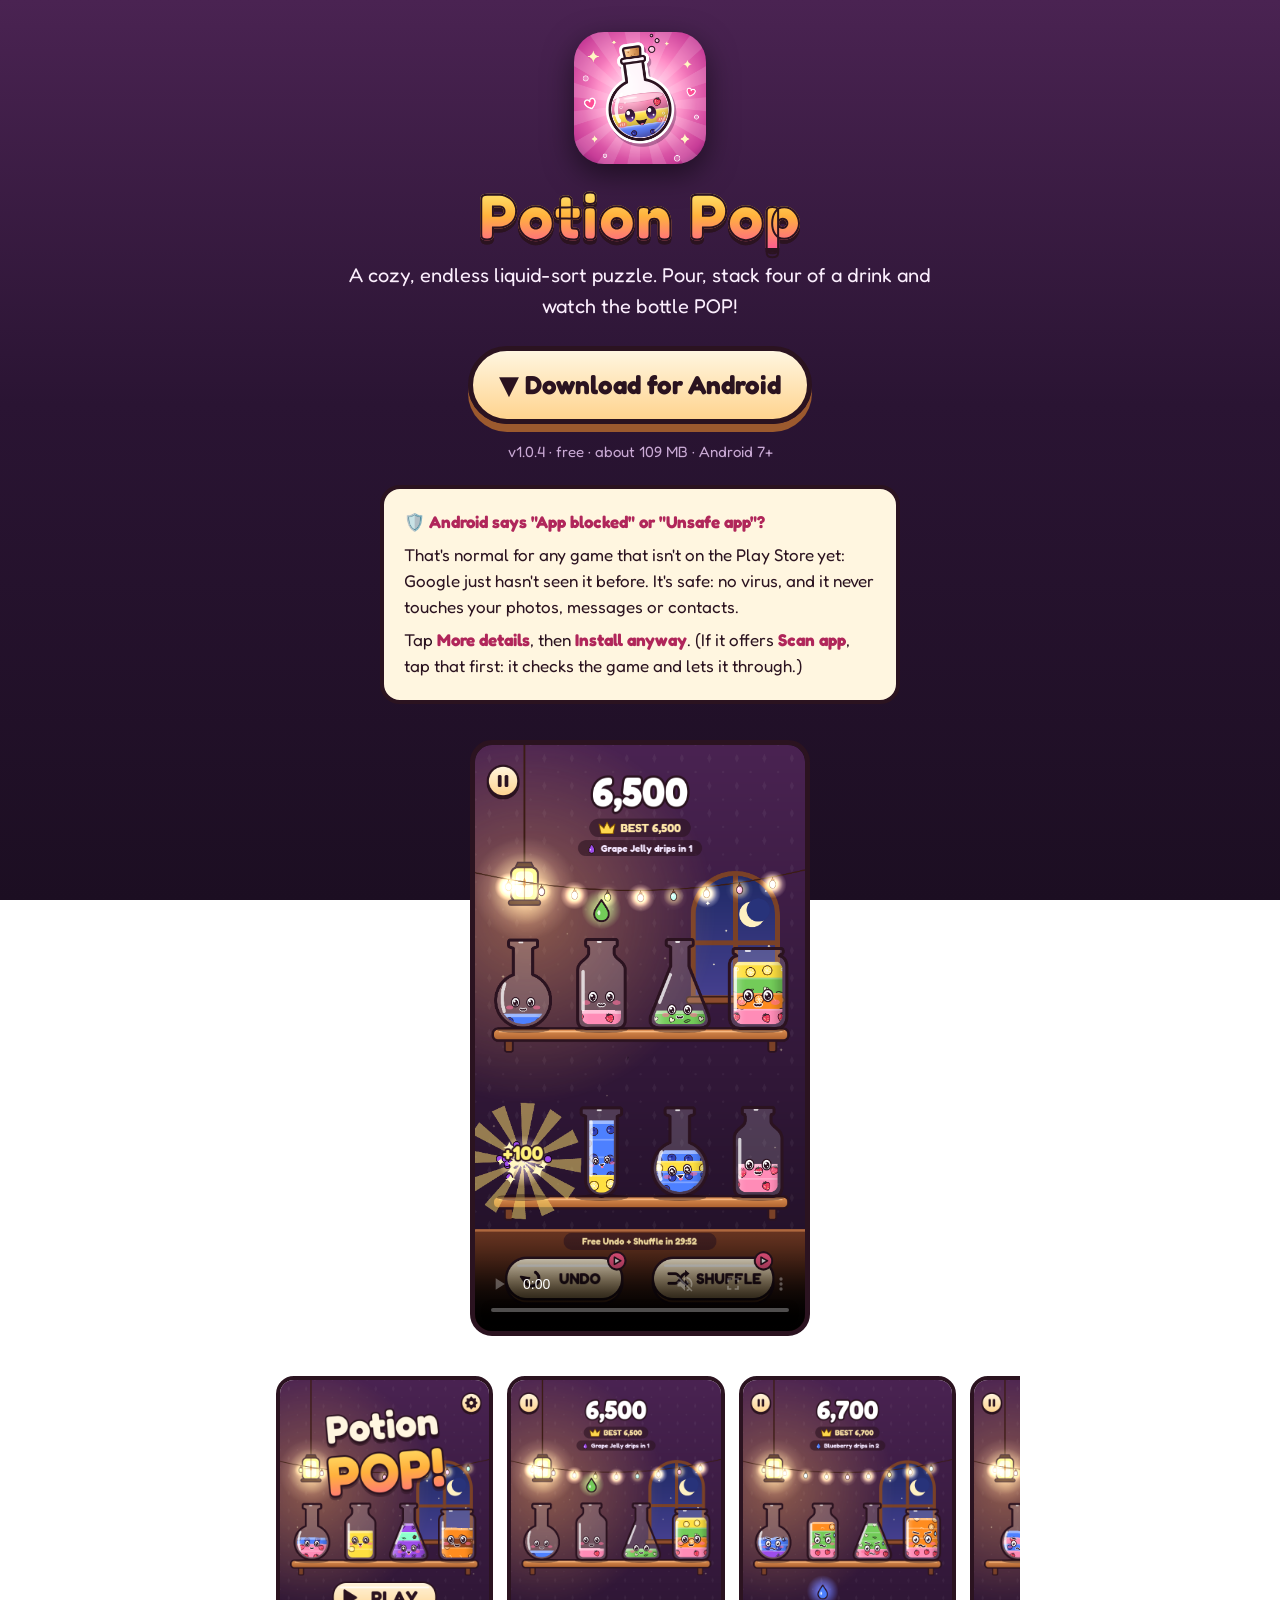
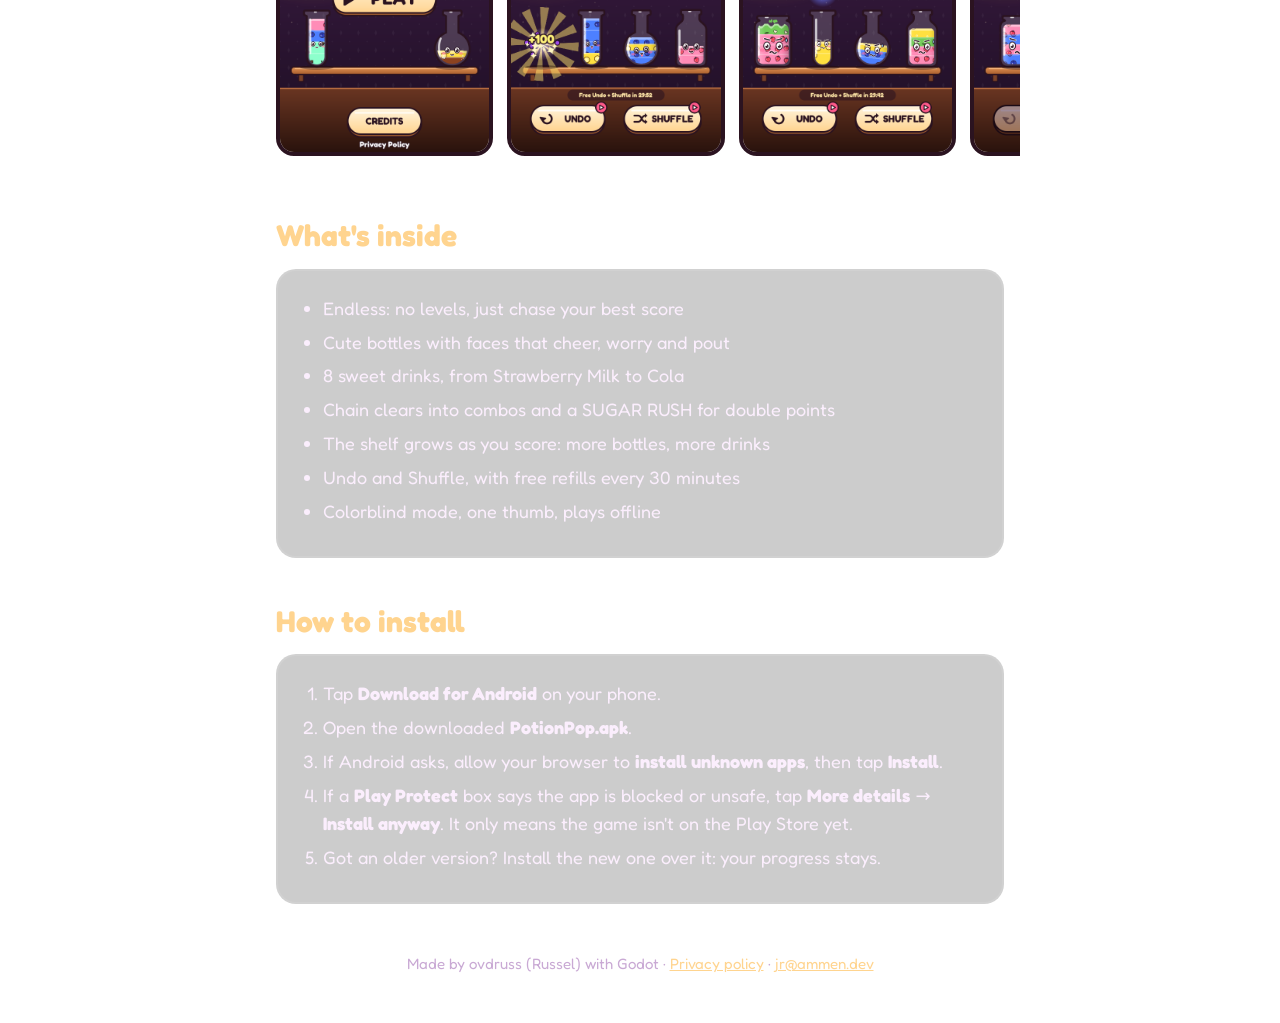
==== index.html @ 57c1e573 "Fix the Download button (it pointed at a local file)" ====
<!doctype html>
<html lang="en"><head><meta charset="utf-8"><meta name="viewport" content="width=device-width, initial-scale=1">
<title>Potion Pop: a cozy sorting puzzle for Android</title><meta name="description" content="Pour, stack and POP cute sweet drinks in an endless sorting puzzle. Free on Android.">
<meta property="og:title" content="Potion Pop"><meta property="og:description" content="Pour, stack and POP cute sweet drinks in an endless sorting puzzle. Free on Android.">
<meta property="og:image" content="https://opiumheimer.github.io/assets/icon.png">
<link rel="icon" href="/assets/icon.png"><style>
@font-face { font-family: Fredoka; src: url("/assets/Fredoka.ttf"); font-weight: 300 700; }
:root { --ink: #2b1320; --cream: #fff6e0; --gold: #ffd48f; --pink: #ff5f8f; --text: #fbeefd; --muted: #c9a9d4; }
* { box-sizing: border-box; }
body { margin: 0; background: linear-gradient(#4a2352, #2a1433 45%, #1c0e22) fixed; color: var(--text);
  font: 18px/1.55 Fredoka, system-ui, sans-serif; }
main { max-width: 760px; margin: 0 auto; padding: 32px 16px 48px; }
a { color: var(--gold); }
.hero { text-align: center; }
.icon { width: 132px; height: 132px; border-radius: 30px; box-shadow: 0 10px 30px #0008; }
h1 { margin: 12px 0 0; font-size: 64px; line-height: 1; font-weight: 700; letter-spacing: 1px;
  background: linear-gradient(#fff27a, #ffb23d 50%, var(--pink)); -webkit-background-clip: text; background-clip: text;
  color: transparent; -webkit-text-stroke: 2px var(--ink); paint-order: stroke fill; filter: drop-shadow(0 4px 0 var(--ink)); }
.tag { margin: 12px auto 24px; max-width: 30em; font-size: 20px; }
.btn { display: inline-flex; align-items: center; gap: 10px; padding: 14px 26px; border-radius: 999px;
  background: linear-gradient(var(--cream), var(--gold)); color: var(--ink); font-size: clamp(19px, 5.4vw, 26px); font-weight: 700; white-space: nowrap;
  text-decoration: none; border: 5px solid var(--ink); box-shadow: 0 8px 0 #9c5a2e; }
.btn:active { transform: translateY(6px); box-shadow: 0 2px 0 #9c5a2e; }
.meta { color: var(--muted); font-size: 15px; margin-top: 16px; }
.trailer { display: block; width: min(100%, 340px); margin: 36px auto 0; border-radius: 22px; border: 5px solid var(--ink); background: #000; }
.shots { display: flex; gap: 14px; overflow-x: auto; padding: 8px 2px 16px; margin: 32px -16px 0; padding-left: 16px; scroll-snap-type: x mandatory; }
.shots img { height: 380px; border-radius: 18px; border: 4px solid var(--ink); scroll-snap-align: center; }
h2 { font-size: 30px; margin: 40px 0 10px; color: var(--gold); }
ul, ol { padding-left: 1.3em; } li { margin: 6px 0; }
.card { background: #0003; border: 2px solid #ffffff1a; border-radius: 20px; padding: 6px 22px 12px; }
footer { margin-top: 48px; text-align: center; color: var(--muted); font-size: 15px; }
.help { margin: 22px auto 0; max-width: 520px; text-align: left; background: #fff6e0; color: var(--ink); border: 4px solid var(--ink); border-radius: 20px; padding: 14px 20px; font-size: 17px; }
.help b { color: #b0265a; } .help p { margin: 6px 0; }
.policy h1 { font-size: 44px; } .policy h2 { font-size: 24px; }
</style></head>
<body><main>
<section class="hero">
  <img class="icon" src="/assets/icon.png" alt="Potion Pop icon">
  <h1>Potion Pop</h1>
  <p class="tag">A cozy, endless liquid-sort puzzle. Pour, stack four of a drink and watch the bottle POP!</p>
  <a class="btn" href="https://github.com/opiumheimer/opiumheimer.github.io/releases/latest/download/PotionPop.apk">&#9660; Download for Android</a>
  <p class="meta">v1.0.4 · free · about 109 MB · Android 7+</p>
  <div class="help"><p>&#128737;&#65039; <b>Android says "App blocked" or "Unsafe app"?</b></p><p>That's normal for any game that isn't on the Play Store yet: Google just hasn't seen it before. It's safe: no virus, and it never touches your photos, messages or contacts.</p><p>Tap <b>More details</b>, then <b>Install anyway</b>. (If it offers <b>Scan app</b>, tap that first: it checks the game and lets it through.)</p></div>
</section>
<video class="trailer" src="/assets/trailer.mp4" poster="/assets/screens/2_clear.png" controls muted loop playsinline preload="metadata"></video>
<div class="shots"><img src="/assets/screens/1_title.png" alt="Potion Pop screenshot" loading="lazy"><img src="/assets/screens/2_clear.png" alt="Potion Pop screenshot" loading="lazy"><img src="/assets/screens/3_shelf.png" alt="Potion Pop screenshot" loading="lazy"><img src="/assets/screens/4_out_of_moves.png" alt="Potion Pop screenshot" loading="lazy"><img src="/assets/screens/5_continue.png" alt="Potion Pop screenshot" loading="lazy"></div>
<h2>What's inside</h2>
<div class="card"><ul>
  <li>Endless: no levels, just chase your best score</li>
  <li>Cute bottles with faces that cheer, worry and pout</li>
  <li>8 sweet drinks, from Strawberry Milk to Cola</li>
  <li>Chain clears into combos and a SUGAR RUSH for double points</li>
  <li>The shelf grows as you score: more bottles, more drinks</li>
  <li>Undo and Shuffle, with free refills every 30 minutes</li>
  <li>Colorblind mode, one thumb, plays offline</li>
</ul></div>
<h2>How to install</h2>
<div class="card"><ol>
  <li>Tap <b>Download for Android</b> on your phone.</li>
  <li>Open the downloaded <b>PotionPop.apk</b>.</li>
  <li>If Android asks, allow your browser to <b>install unknown apps</b>, then tap <b>Install</b>.</li>
  <li>If a <b>Play Protect</b> box says the app is blocked or unsafe, tap <b>More details</b> &rarr; <b>Install anyway</b>. It only means the game isn't on the Play Store yet.</li>
  <li>Got an older version? Install the new one over it: your progress stays.</li>
</ol></div>
<footer>Made by ovdruss (Russel) with Godot · <a href="/privacy/">Privacy policy</a> · <a href="mailto:jr@ammen.dev">jr@ammen.dev</a></footer></main></body></html>
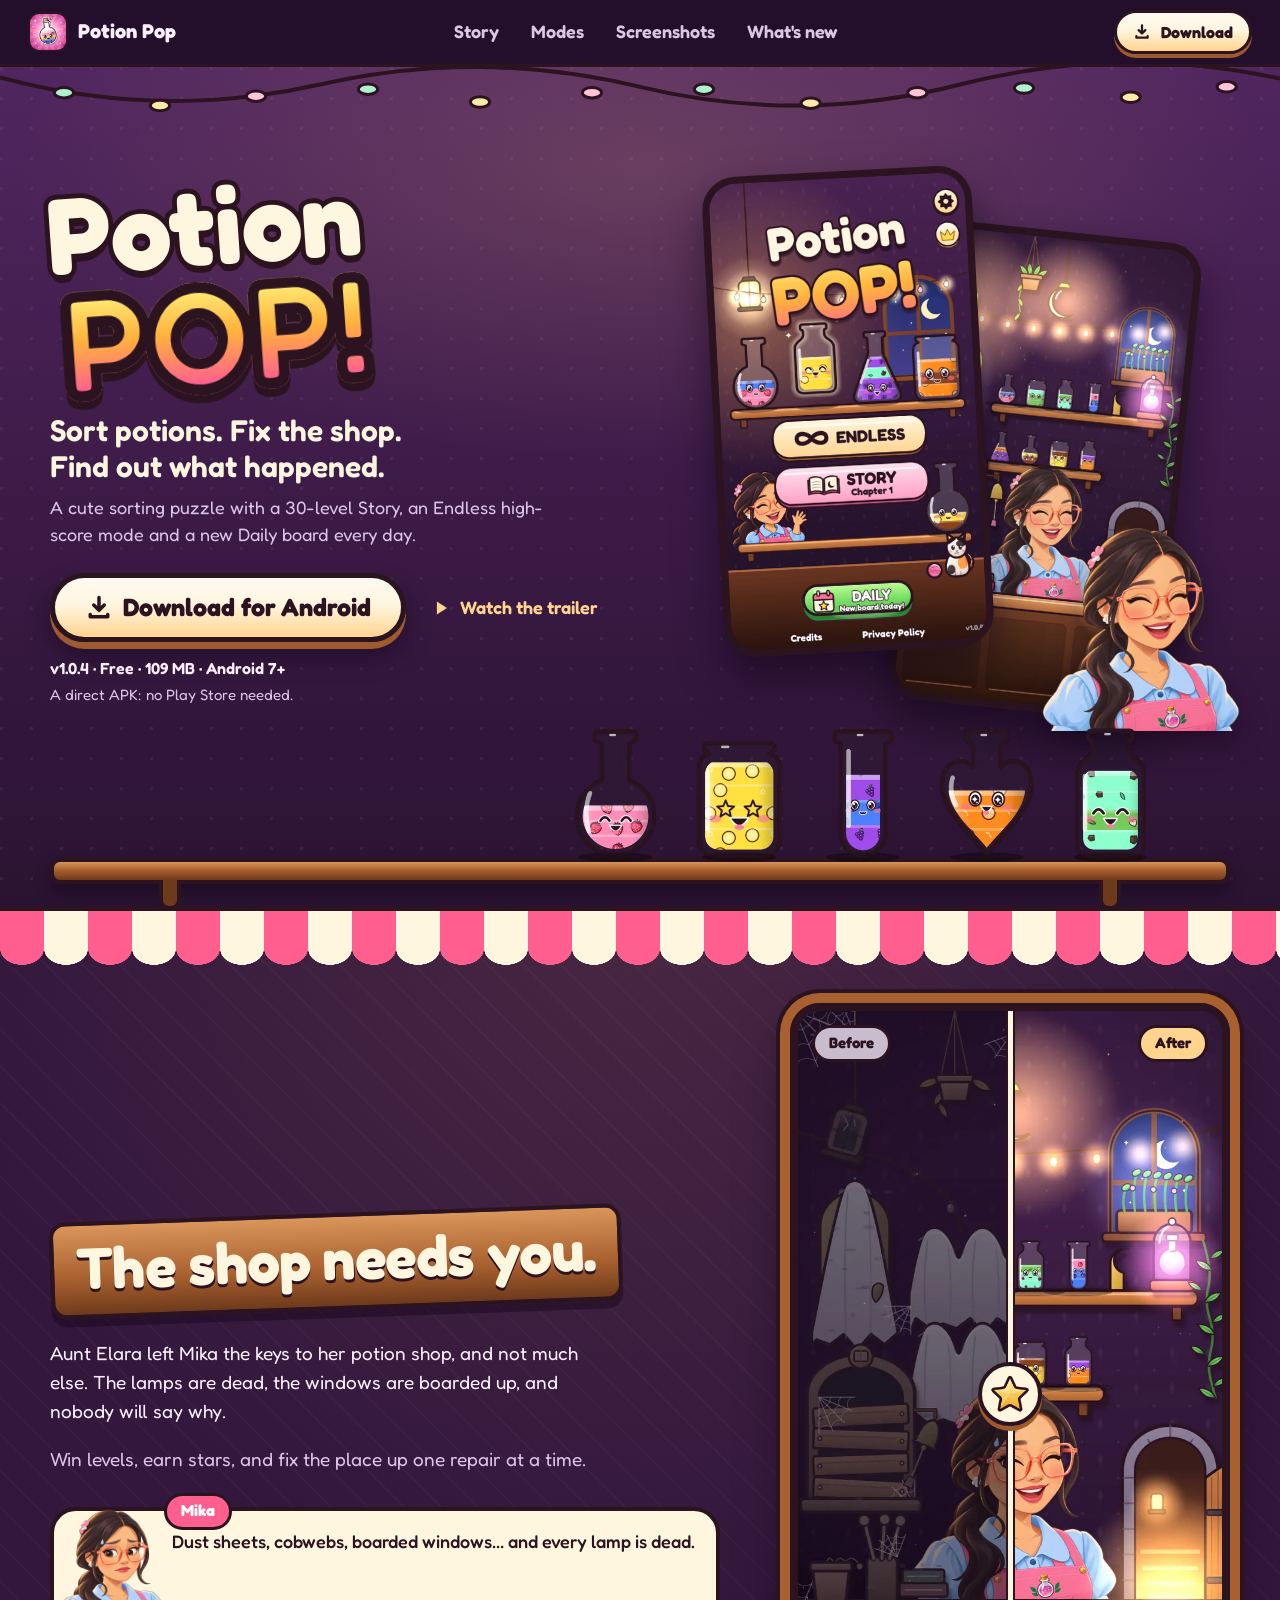
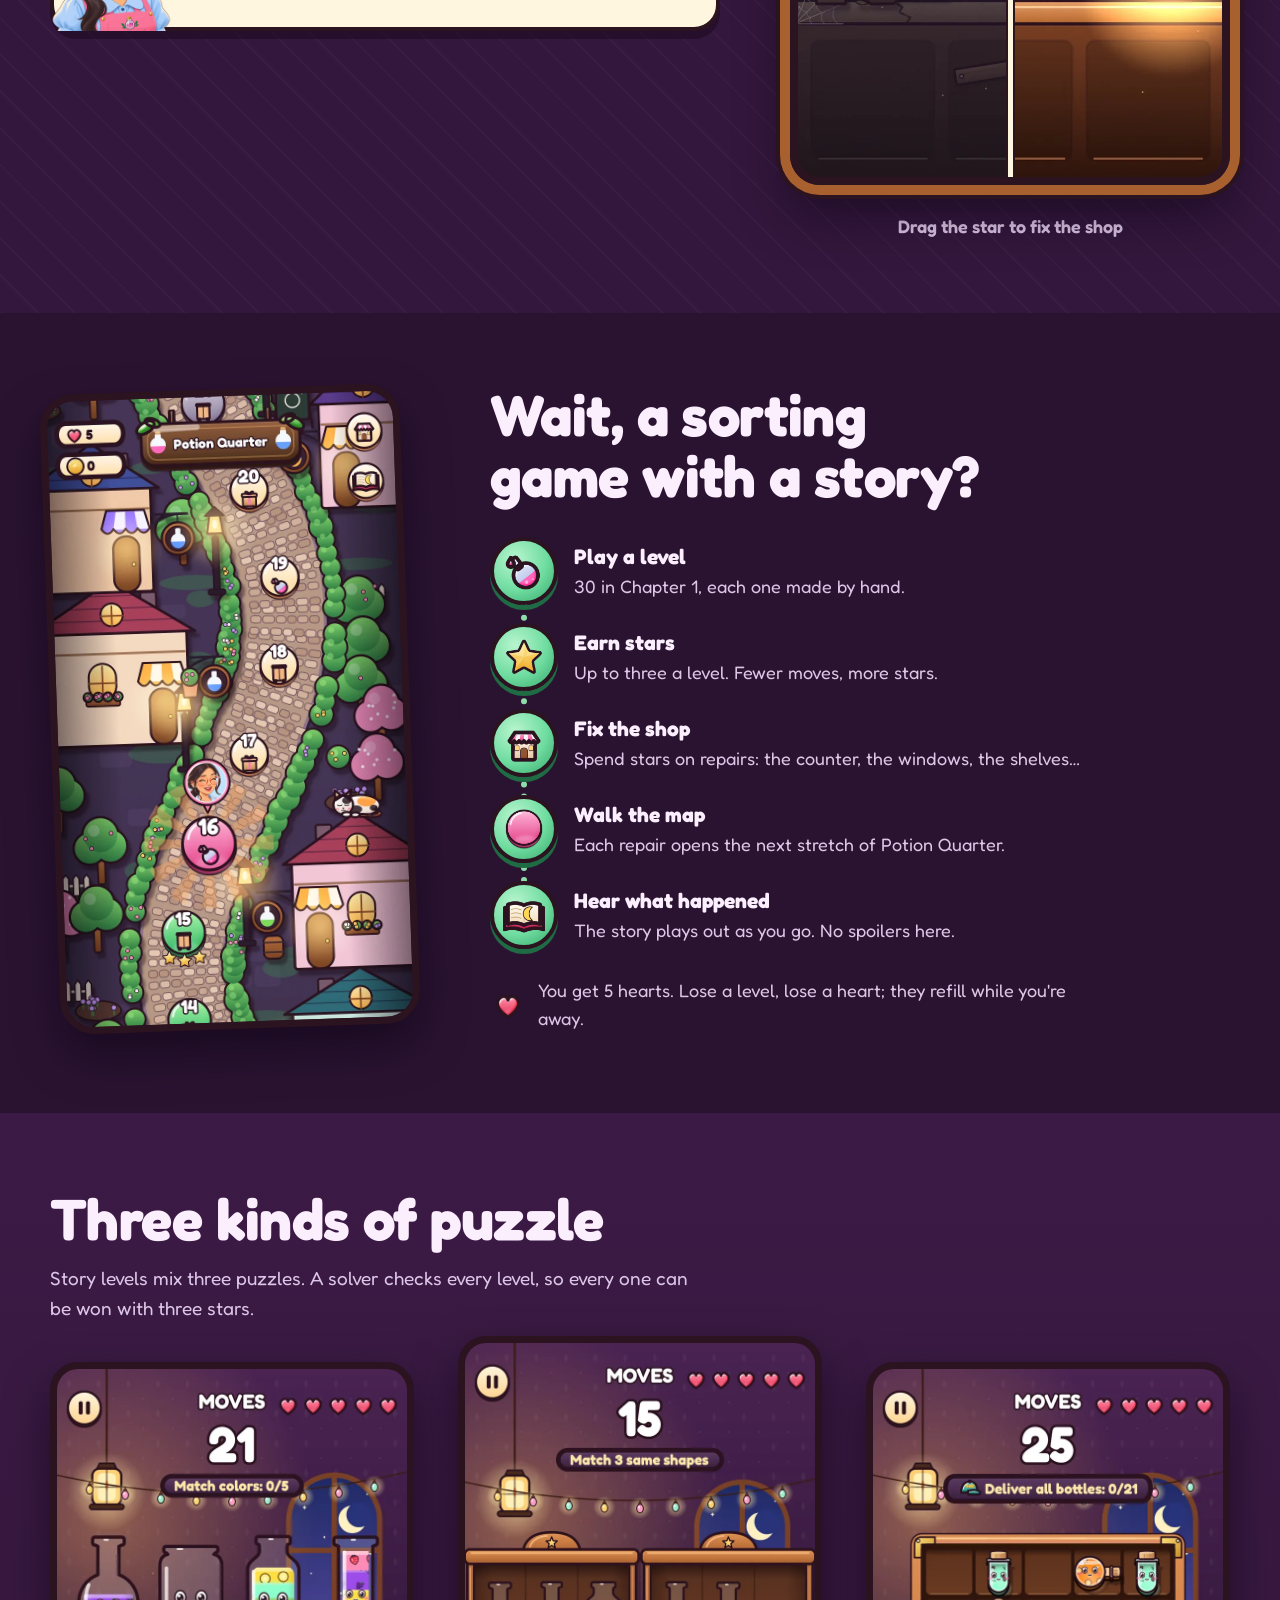
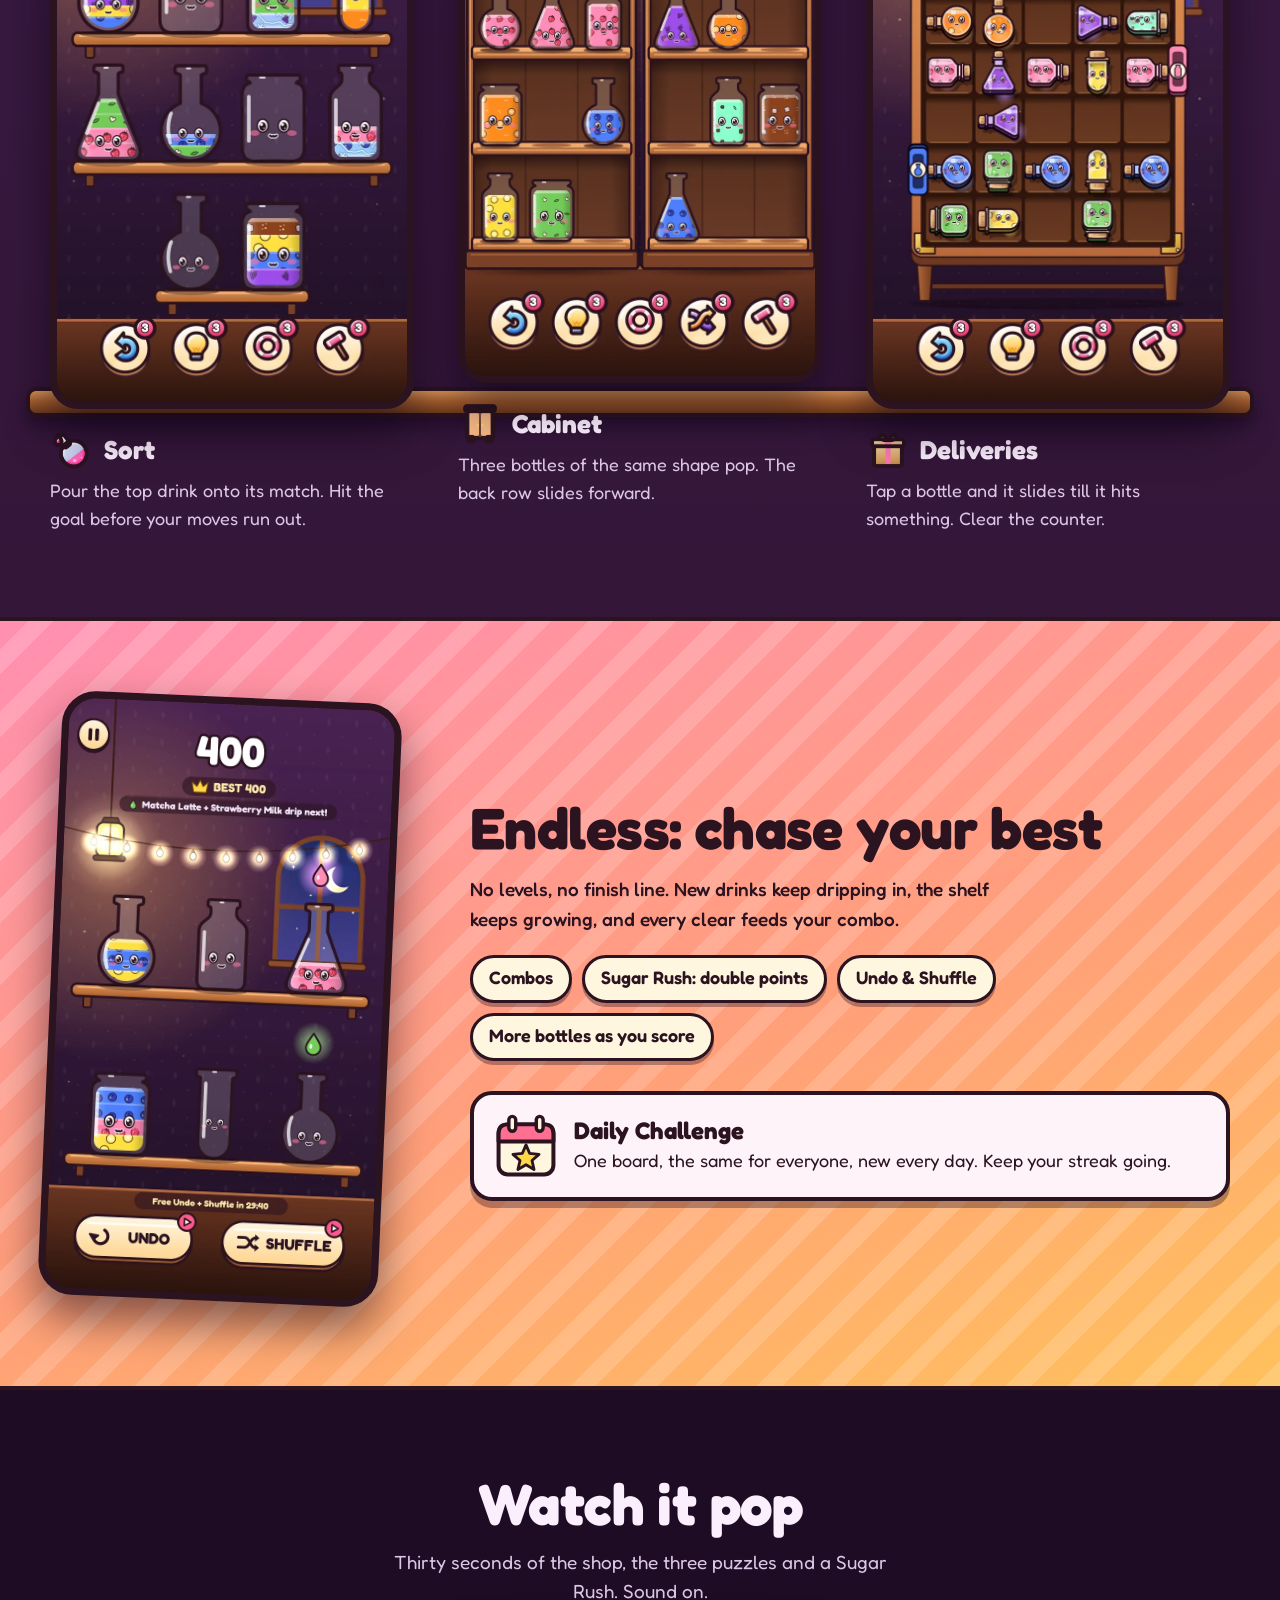
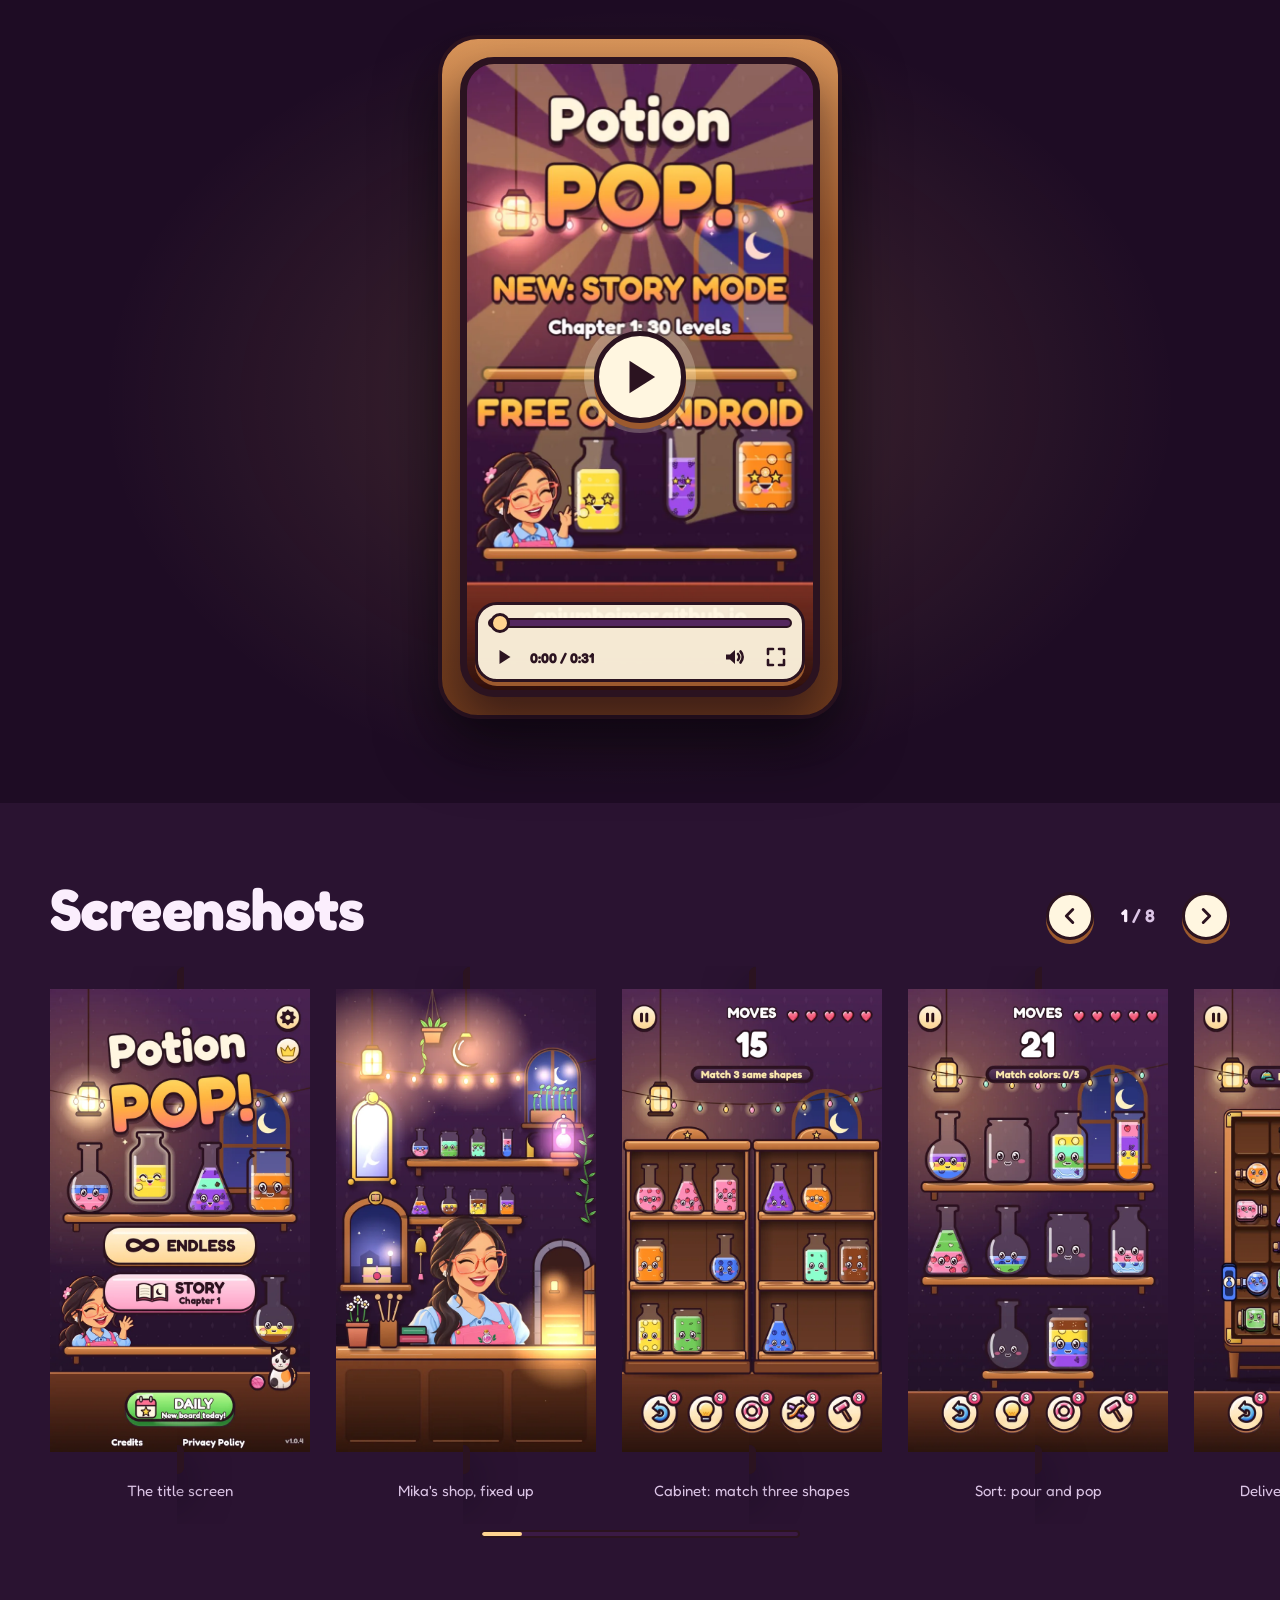
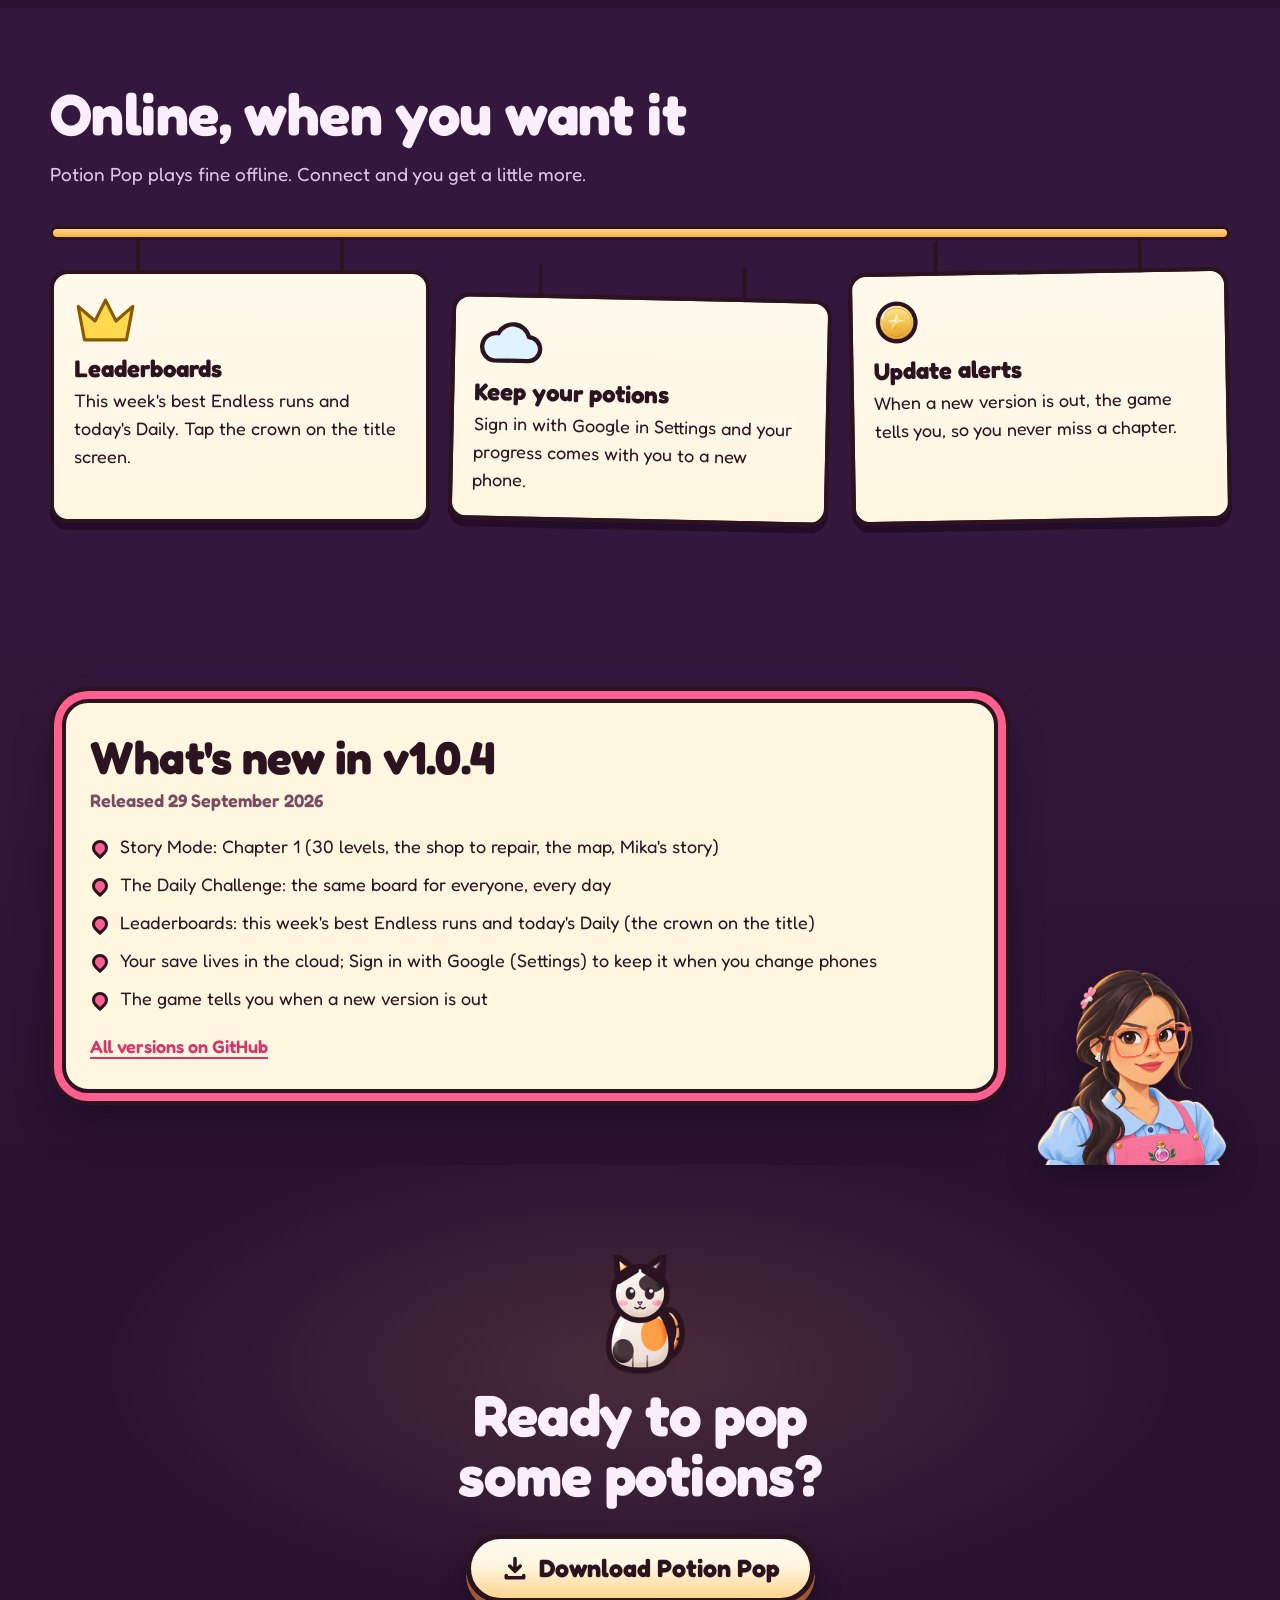
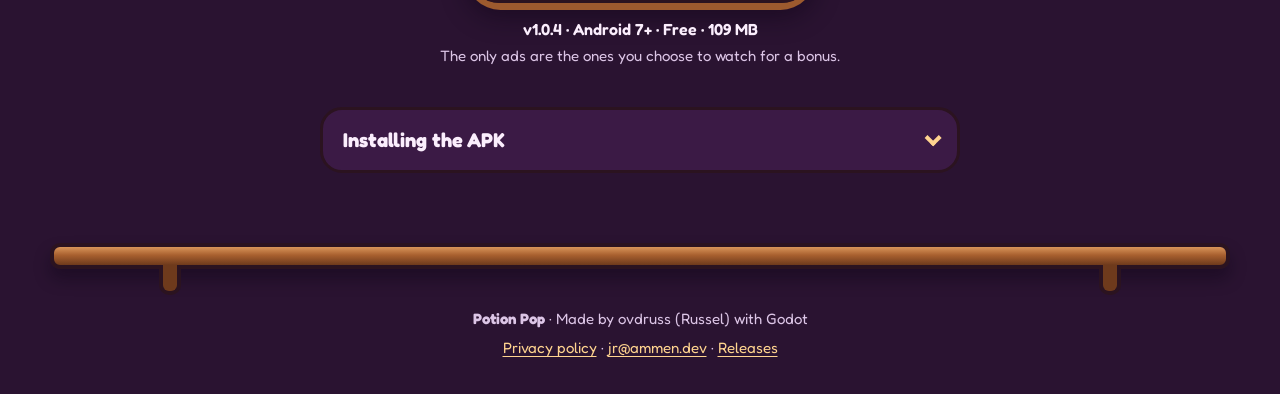
==== commit 6cb105a1: "The redesigned site: Story Mode, the three puzzles, the shop before/after, the gallery, Potion Pop's" ====
--- a/index.html
+++ b/index.html
@@ -1,65 +1,323 @@
 <!doctype html>
-<html lang="en"><head><meta charset="utf-8"><meta name="viewport" content="width=device-width, initial-scale=1">
-<title>Potion Pop: a cozy sorting puzzle for Android</title><meta name="description" content="Pour, stack and POP cute sweet drinks in an endless sorting puzzle. Free on Android.">
-<meta property="og:title" content="Potion Pop"><meta property="og:description" content="Pour, stack and POP cute sweet drinks in an endless sorting puzzle. Free on Android.">
-<meta property="og:image" content="https://opiumheimer.github.io/assets/icon.png">
-<link rel="icon" href="/assets/icon.png"><style>
-@font-face { font-family: Fredoka; src: url("/assets/Fredoka.ttf"); font-weight: 300 700; }
-:root { --ink: #2b1320; --cream: #fff6e0; --gold: #ffd48f; --pink: #ff5f8f; --text: #fbeefd; --muted: #c9a9d4; }
-* { box-sizing: border-box; }
-body { margin: 0; background: linear-gradient(#4a2352, #2a1433 45%, #1c0e22) fixed; color: var(--text);
-  font: 18px/1.55 Fredoka, system-ui, sans-serif; }
-main { max-width: 760px; margin: 0 auto; padding: 32px 16px 48px; }
-a { color: var(--gold); }
-.hero { text-align: center; }
-.icon { width: 132px; height: 132px; border-radius: 30px; box-shadow: 0 10px 30px #0008; }
-h1 { margin: 12px 0 0; font-size: 64px; line-height: 1; font-weight: 700; letter-spacing: 1px;
-  background: linear-gradient(#fff27a, #ffb23d 50%, var(--pink)); -webkit-background-clip: text; background-clip: text;
-  color: transparent; -webkit-text-stroke: 2px var(--ink); paint-order: stroke fill; filter: drop-shadow(0 4px 0 var(--ink)); }
-.tag { margin: 12px auto 24px; max-width: 30em; font-size: 20px; }
-.btn { display: inline-flex; align-items: center; gap: 10px; padding: 14px 26px; border-radius: 999px;
-  background: linear-gradient(var(--cream), var(--gold)); color: var(--ink); font-size: clamp(19px, 5.4vw, 26px); font-weight: 700; white-space: nowrap;
-  text-decoration: none; border: 5px solid var(--ink); box-shadow: 0 8px 0 #9c5a2e; }
-.btn:active { transform: translateY(6px); box-shadow: 0 2px 0 #9c5a2e; }
-.meta { color: var(--muted); font-size: 15px; margin-top: 16px; }
-.trailer { display: block; width: min(100%, 340px); margin: 36px auto 0; border-radius: 22px; border: 5px solid var(--ink); background: #000; }
-.shots { display: flex; gap: 14px; overflow-x: auto; padding: 8px 2px 16px; margin: 32px -16px 0; padding-left: 16px; scroll-snap-type: x mandatory; }
-.shots img { height: 380px; border-radius: 18px; border: 4px solid var(--ink); scroll-snap-align: center; }
-h2 { font-size: 30px; margin: 40px 0 10px; color: var(--gold); }
-ul, ol { padding-left: 1.3em; } li { margin: 6px 0; }
-.card { background: #0003; border: 2px solid #ffffff1a; border-radius: 20px; padding: 6px 22px 12px; }
-footer { margin-top: 48px; text-align: center; color: var(--muted); font-size: 15px; }
-.help { margin: 22px auto 0; max-width: 520px; text-align: left; background: #fff6e0; color: var(--ink); border: 4px solid var(--ink); border-radius: 20px; padding: 14px 20px; font-size: 17px; }
-.help b { color: #b0265a; } .help p { margin: 6px 0; }
-.policy h1 { font-size: 44px; } .policy h2 { font-size: 24px; }
-</style></head>
-<body><main>
-<section class="hero">
-  <img class="icon" src="/assets/icon.png" alt="Potion Pop icon">
-  <h1>Potion Pop</h1>
-  <p class="tag">A cozy, endless liquid-sort puzzle. Pour, stack four of a drink and watch the bottle POP!</p>
-  <a class="btn" href="https://github.com/opiumheimer/opiumheimer.github.io/releases/latest/download/PotionPop.apk">&#9660; Download for Android</a>
-  <p class="meta">v1.0.4 · free · about 109 MB · Android 7+</p>
-  <div class="help"><p>&#128737;&#65039; <b>Android says "App blocked" or "Unsafe app"?</b></p><p>That's normal for any game that isn't on the Play Store yet: Google just hasn't seen it before. It's safe: no virus, and it never touches your photos, messages or contacts.</p><p>Tap <b>More details</b>, then <b>Install anyway</b>. (If it offers <b>Scan app</b>, tap that first: it checks the game and lets it through.)</p></div>
-</section>
-<video class="trailer" src="/assets/trailer.mp4" poster="/assets/screens/2_clear.png" controls muted loop playsinline preload="metadata"></video>
-<div class="shots"><img src="/assets/screens/1_title.png" alt="Potion Pop screenshot" loading="lazy"><img src="/assets/screens/2_clear.png" alt="Potion Pop screenshot" loading="lazy"><img src="/assets/screens/3_shelf.png" alt="Potion Pop screenshot" loading="lazy"><img src="/assets/screens/4_out_of_moves.png" alt="Potion Pop screenshot" loading="lazy"><img src="/assets/screens/5_continue.png" alt="Potion Pop screenshot" loading="lazy"></div>
-<h2>What's inside</h2>
-<div class="card"><ul>
-  <li>Endless: no levels, just chase your best score</li>
-  <li>Cute bottles with faces that cheer, worry and pout</li>
-  <li>8 sweet drinks, from Strawberry Milk to Cola</li>
-  <li>Chain clears into combos and a SUGAR RUSH for double points</li>
-  <li>The shelf grows as you score: more bottles, more drinks</li>
-  <li>Undo and Shuffle, with free refills every 30 minutes</li>
-  <li>Colorblind mode, one thumb, plays offline</li>
-</ul></div>
-<h2>How to install</h2>
-<div class="card"><ol>
-  <li>Tap <b>Download for Android</b> on your phone.</li>
-  <li>Open the downloaded <b>PotionPop.apk</b>.</li>
-  <li>If Android asks, allow your browser to <b>install unknown apps</b>, then tap <b>Install</b>.</li>
-  <li>If a <b>Play Protect</b> box says the app is blocked or unsafe, tap <b>More details</b> &rarr; <b>Install anyway</b>. It only means the game isn't on the Play Store yet.</li>
-  <li>Got an older version? Install the new one over it: your progress stays.</li>
-</ol></div>
-<footer>Made by ovdruss (Russel) with Godot · <a href="/privacy/">Privacy policy</a> · <a href="mailto:jr@ammen.dev">jr@ammen.dev</a></footer></main></body></html>
+<html lang="en">
+<head>
+<meta charset="utf-8">
+<meta name="viewport" content="width=device-width, initial-scale=1">
+<title>Potion Pop: sort potions, fix the shop · Free on Android</title>
+<meta name="description" content="A cute potion-sorting puzzle for Android. Play 30 Story levels and fix Mika's potion shop, chase high scores in Endless, and try a new Daily board every day. Free APK.">
+<link rel="canonical" href="https://opiumheimer.github.io/">
+<meta name="theme-color" content="#2a1331">
+<meta property="og:type" content="website">
+<meta property="og:site_name" content="Potion Pop">
+<meta property="og:url" content="https://opiumheimer.github.io/">
+<meta property="og:title" content="Potion Pop: sort potions, fix the shop">
+<meta property="og:description" content="A cute sorting puzzle with a 30-level Story, an Endless high-score mode and a new Daily board every day. Free on Android.">
+<meta property="og:image" content="https://opiumheimer.github.io/assets/img/og.png">
+<meta property="og:image:width" content="1200">
+<meta property="og:image:height" content="630">
+<meta property="og:image:alt" content="The Potion Pop logo beside the game's title screen and its potion bottles with faces.">
+<meta name="twitter:card" content="summary_large_image">
+<link rel="icon" href="assets/icon.png">
+<link rel="apple-touch-icon" href="assets/icon.png">
+<link rel="preload" href="assets/Fredoka.ttf" as="font" type="font/ttf" crossorigin>
+<link rel="stylesheet" href="assets/css/site.css?v=187fda86">
+<script src="assets/js/site.js?v=187fda86" defer></script>
+<script type="application/ld+json">{"@context": "https://schema.org", "@type": ["VideoGame", "MobileApplication"], "name": "Potion Pop", "url": "https://opiumheimer.github.io/", "description": "A cute potion-sorting puzzle with a 30-level Story Mode, an Endless high-score mode and a Daily Challenge.", "image": "https://opiumheimer.github.io/assets/img/og.png", "applicationCategory": "GameApplication", "gamePlatform": "Android", "operatingSystem": "Android 7.0 or later", "genre": "Puzzle", "softwareVersion": "1.0.4", "downloadUrl": "https://github.com/opiumheimer/opiumheimer.github.io/releases/download/v1.0.4/PotionPop-v1.0.4.apk", "fileSize": "109 MB", "author": {"@type": "Person", "name": "ovdruss (Russel)"}, "offers": {"@type": "Offer", "price": "0", "priceCurrency": "USD"}}</script>
+</head>
+<body>
+<a class="skip" href="#main">Skip to content</a>
+
+<header class="nav">
+  <a class="brand" href="#top"><img src="assets/icon.png" width="40" height="40" alt=""><span>Potion Pop</span></a>
+  <nav aria-label="Sections">
+    <ul>
+      <li><a href="#story">Story</a></li>
+      <li><a href="#modes">Modes</a></li>
+      <li><a href="#screens">Screenshots</a></li>
+      <li><a href="#new">What's new</a></li>
+    </ul>
+  </nav>
+  <a class="btn btn-sm" href="https://github.com/opiumheimer/opiumheimer.github.io/releases/download/v1.0.4/PotionPop-v1.0.4.apk" data-apk>
+    <svg aria-hidden="true" viewBox="0 0 24 24"><path d="M12 3v11m0 0-4.5-4.5M12 14l4.5-4.5M4.5 17.5v2h15v-2"/></svg>Download
+  </a>
+</header>
+
+<main id="main">
+
+<section class="hero" id="top">
+  <svg class="lights" aria-hidden="true" viewBox="0 0 1200 120" preserveAspectRatio="none">
+    <path d="M0 18 Q150 92 300 30 T600 34 T900 30 T1200 20"/>
+    <g>
+      <circle cx="60" cy="44" r="9"/><circle cx="150" cy="66" r="9"/><circle cx="240" cy="50" r="9"/>
+      <circle cx="345" cy="38" r="9"/><circle cx="450" cy="60" r="9"/><circle cx="555" cy="44" r="9"/>
+      <circle cx="660" cy="38" r="9"/><circle cx="760" cy="62" r="9"/><circle cx="860" cy="44" r="9"/>
+      <circle cx="960" cy="36" r="9"/><circle cx="1060" cy="52" r="9"/><circle cx="1150" cy="34" r="9"/>
+    </g>
+  </svg>
+  <div class="bubbles" aria-hidden="true"><i></i><i></i><i></i><i></i><i></i><i></i></div>
+
+  <div class="hero-copy">
+    <h1 class="logo"><span class="logo-potion">Potion</span><span class="logo-pop">Pop!</span></h1>
+    <p class="hero-line">Sort potions. Fix the shop.<br>Find out what happened.</p>
+    <p class="hero-sub">A cute sorting puzzle with a 30-level Story, an Endless high-score mode and a new Daily board every day.</p>
+    <div class="cta-row">
+      <a class="btn btn-big" href="https://github.com/opiumheimer/opiumheimer.github.io/releases/download/v1.0.4/PotionPop-v1.0.4.apk" data-apk>
+        <svg aria-hidden="true" viewBox="0 0 24 24"><path d="M12 3v11m0 0-4.5-4.5M12 14l4.5-4.5M4.5 17.5v2h15v-2"/></svg>Download for Android
+      </a>
+      <a class="link-play" href="#trailer">
+        <svg aria-hidden="true" viewBox="0 0 24 24"><path d="M7.5 5v14l11-7z"/></svg>Watch the trailer
+      </a>
+    </div>
+    <p class="meta"><span data-version>v1.0.4</span> · Free · <span data-size>109 MB</span> · Android 7+</p>
+    <p class="meta-note">A direct APK: no Play Store needed.</p>
+  </div>
+
+  <div class="hero-stage">
+    <div class="phone phone-back"><img src="assets/img/shop_after.webp" width="720" height="1280" alt="Mika's potion shop, fixed up: lamps lit, shelves full of bottles."></div>
+    <div class="phone phone-front"><img src="assets/img/title.webp" width="720" height="1280" alt="The Potion Pop title screen: bottles with faces on a shelf, Mika waving, and the Endless, Story and Daily buttons." fetchpriority="high"></div>
+    <img class="hero-mika" src="assets/img/mika_happy.webp" width="560" height="560" alt="">
+  </div>
+  <div class="hero-shelf" aria-hidden="true">
+    <img class="bottles" src="assets/img/bottles.webp" width="1200" height="352" alt="">
+    <div class="shelf"></div>
+  </div>
+</section>
+
+<section class="story" id="story" aria-labelledby="story-h">
+  <div class="awning" aria-hidden="true"></div>
+  <div class="wrap story-grid">
+    <div class="story-copy">
+      <h2 id="story-h" class="plank">The shop needs you.</h2>
+      <p>Aunt Elara left Mika the keys to her potion shop, and not much else. The lamps are dead, the windows are boarded up, and nobody will say why.</p>
+      <p>Win levels, earn stars, and fix the place up one repair at a time.</p>
+      <figure class="talk">
+        <img src="assets/img/mika_worried.webp" width="560" height="560" alt="Mika, looking worried.">
+        <blockquote><p>Dust sheets, cobwebs, boarded windows… and every lamp is dead.</p></blockquote>
+        <figcaption>Mika</figcaption>
+      </figure>
+    </div>
+
+    <figure class="fixer">
+      <div class="fixer-frame" style="--split: 50%">
+        <img class="fixer-after" src="assets/img/shop_after.webp" width="720" height="1280" loading="lazy" alt="After: the shop with its lamps lit, full shelves, flowers on the counter and Mika smiling.">
+        <img class="fixer-before" src="assets/img/shop_before.webp" width="720" height="1280" loading="lazy" alt="Before: dust sheets, boarded windows, dark lamps and a worried Mika.">
+        <span class="fixer-tag fixer-tag-before" aria-hidden="true">Before</span>
+        <span class="fixer-tag fixer-tag-after" aria-hidden="true">After</span>
+        <span class="fixer-line" aria-hidden="true"><span class="fixer-knob"><img src="assets/ui/star.png" width="120" height="120" alt=""></span></span>
+        <input class="fixer-range" type="range" min="0" max="100" value="50" aria-label="Before and after: slide right to see the shop fixed">
+      </div>
+      <figcaption>Drag the star to fix the shop</figcaption>
+    </figure>
+  </div>
+</section>
+
+<section class="path" aria-labelledby="path-h">
+  <div class="wrap path-grid">
+    <div class="phone phone-map"><img src="assets/img/map.webp" width="720" height="1280" loading="lazy" alt="The Chapter Map: a winding street of level stops through Potion Quarter, with Mika standing on level 16."></div>
+    <div class="path-copy">
+      <h2 id="path-h">Wait, a sorting game with a story?</h2>
+      <ol class="steps">
+        <li><span class="node"><img src="assets/ui/icon_pour.png" width="80" height="80" alt=""></span><div><b>Play a level</b><span>30 in Chapter 1, each one made by hand.</span></div></li>
+        <li><span class="node"><img src="assets/ui/star.png" width="80" height="80" alt=""></span><div><b>Earn stars</b><span>Up to three a level. Fewer moves, more stars.</span></div></li>
+        <li><span class="node"><img src="assets/ui/icon_shop.png" width="80" height="80" alt=""></span><div><b>Fix the shop</b><span>Spend stars on repairs: the counter, the windows, the shelves…</span></div></li>
+        <li><span class="node"><img src="assets/ui/node_pink.png" width="80" height="80" alt=""></span><div><b>Walk the map</b><span>Each repair opens the next stretch of Potion Quarter.</span></div></li>
+        <li><span class="node"><img src="assets/ui/icon_journal.png" width="80" height="80" alt=""></span><div><b>Hear what happened</b><span>The story plays out as you go. No spoilers here.</span></div></li>
+      </ol>
+      <p class="hearts"><img src="assets/ui/heart.png" width="40" height="40" alt="">You get 5 hearts. Lose a level, lose a heart; they refill while you're away.</p>
+    </div>
+  </div>
+</section>
+
+<section class="modes" id="modes" aria-labelledby="modes-h">
+  <div class="wrap">
+    <h2 id="modes-h">Three kinds of puzzle</h2>
+    <p class="lead">Story levels mix three puzzles. A solver checks every level, so every one can be won with three stars.</p>
+  </div>
+  <ul class="mode-shelf">
+    <li class="mode">
+      <div class="phone"><img src="assets/img/sort.webp" width="720" height="1280" loading="lazy" alt="A Sort level: bottles of layered drinks on shelves, some layers frozen, with a moves counter."></div>
+      <h3><img src="assets/ui/icon_pour.png" width="80" height="80" alt="">Sort</h3>
+      <p>Pour the top drink onto its match. Hit the goal before your moves run out.</p>
+    </li>
+    <li class="mode">
+      <div class="phone"><img src="assets/img/cabinet.webp" width="720" height="1280" loading="lazy" alt="A Cabinet level: two wooden cabinets with bottles on their shelves and the goal Match 3 same shapes."></div>
+      <h3><img src="assets/ui/icon_cabinet.png" width="80" height="80" alt="">Cabinet</h3>
+      <p>Three bottles of the same shape pop. The back row slides forward.</p>
+    </li>
+    <li class="mode">
+      <div class="phone"><img src="assets/img/deliveries.webp" width="720" height="1280" loading="lazy" alt="A Deliveries level: bottles lying on a tiled counter, pointing different ways, with a door on each side."></div>
+      <h3><img src="assets/ui/icon_box.png" width="80" height="80" alt="">Deliveries</h3>
+      <p>Tap a bottle and it slides till it hits something. Clear the counter.</p>
+    </li>
+  </ul>
+</section>
+
+<section class="arcade" aria-labelledby="arcade-h">
+  <div class="wrap arcade-grid">
+    <div class="phone phone-endless"><img src="assets/img/endless.webp" width="720" height="1280" loading="lazy" alt="Endless mode: two shelves of bottles, the score at the top and the next drips announced, Undo and Shuffle buttons below."></div>
+    <div class="arcade-copy">
+      <h2 id="arcade-h">Endless: chase your best</h2>
+      <p>No levels, no finish line. New drinks keep dripping in, the shelf keeps growing, and every clear feeds your combo.</p>
+      <ul class="chips">
+        <li>Combos</li>
+        <li>Sugar Rush: double points</li>
+        <li>Undo &amp; Shuffle</li>
+        <li>More bottles as you score</li>
+      </ul>
+      <div class="daily">
+        <img src="assets/ui/icon_daily.svg" width="112" height="116" alt="">
+        <div>
+          <h3>Daily Challenge</h3>
+          <p>One board, the same for everyone, new every day. Keep your streak going.</p>
+        </div>
+      </div>
+    </div>
+  </div>
+</section>
+
+<section class="theater" id="trailer" aria-labelledby="trailer-h">
+  <div class="wrap theater-grid">
+    <div class="theater-copy">
+      <h2 id="trailer-h">Watch it pop</h2>
+      <p>Thirty seconds of the shop, the three puzzles and a Sugar Rush. Sound on.</p>
+    </div>
+    <div class="case">
+      <div class="phone phone-video player" data-player>
+        <video src="assets/trailer.mp4" poster="assets/img/trailer_poster.webp" width="1080" height="1920" preload="none" playsinline controls aria-label="Potion Pop trailer"></video>
+        <button class="big-play" type="button" aria-label="Play the trailer" hidden>
+          <svg class="i-play" aria-hidden="true" viewBox="0 0 24 24"><path d="M7.5 5v14l11-7z"/></svg>
+          <span class="spin" aria-hidden="true"></span>
+        </button>
+        <div class="bar" hidden>
+          <button class="pbtn" type="button" data-act="play" aria-label="Play">
+            <svg class="i-play" aria-hidden="true" viewBox="0 0 24 24"><path d="M7.5 5v14l11-7z"/></svg>
+            <svg class="i-pause" aria-hidden="true" viewBox="0 0 24 24"><path d="M7 5h3.5v14H7zM13.5 5H17v14h-3.5z"/></svg>
+          </button>
+          <input class="seek" type="range" min="0" max="1000" step="1" value="0" aria-label="Seek" style="--v: 0%">
+          <span class="time" aria-hidden="true">0:00 / 0:31</span>
+          <button class="pbtn" type="button" data-act="mute" aria-label="Mute">
+            <svg class="i-sound" aria-hidden="true" viewBox="0 0 24 24"><path d="M4 9.5h4L13 5v14l-5-4.5H4z"/><path class="w" d="M16 9a4.5 4.5 0 0 1 0 6M18.5 6.5a8 8 0 0 1 0 11"/></svg>
+            <svg class="i-muted" aria-hidden="true" viewBox="0 0 24 24"><path d="M4 9.5h4L13 5v14l-5-4.5H4z"/><path class="w" d="M16.5 9.5l5 5m0-5-5 5"/></svg>
+          </button>
+          <button class="pbtn" type="button" data-act="full" aria-label="Full screen">
+            <svg aria-hidden="true" viewBox="0 0 24 24"><path class="w" d="M4 9V4h5M15 4h5v5M20 15v5h-5M9 20H4v-5"/></svg>
+          </button>
+        </div>
+      </div>
+    </div>
+  </div>
+</section>
+
+<section class="gallery" id="screens" aria-labelledby="screens-h">
+  <div class="wrap gallery-head">
+    <h2 id="screens-h">Screenshots</h2>
+    <div class="gallery-nav">
+      <button class="round" type="button" data-go="-1" aria-label="Previous screenshot"><svg aria-hidden="true" viewBox="0 0 24 24"><path d="M15 5l-7 7 7 7"/></svg></button>
+      <span class="count" aria-live="polite"><b data-at>1</b> / <span data-total>8</span></span>
+      <button class="round" type="button" data-go="1" aria-label="Next screenshot"><svg aria-hidden="true" viewBox="0 0 24 24"><path d="M9 5l7 7-7 7"/></svg></button>
+    </div>
+  </div>
+  <ul class="track" tabindex="0" aria-label="Screenshots (scroll sideways)">
+    <li><button class="shot" type="button" aria-label="Enlarge: The title screen"><span class="phone"><img src="assets/img/title.webp" width="720" height="1280" loading="lazy" alt="The title screen: bottles with faces on a shelf, Mika waving, and the Endless, Story and Daily buttons."></span></button><p>The title screen</p></li>
+    <li><button class="shot" type="button" aria-label="Enlarge: Mika&#x27;s shop, fixed up"><span class="phone"><img src="assets/img/shop_after.webp" width="720" height="1280" loading="lazy" alt="The potion shop fully repaired: lamps lit, shelves of bottles, flowers on the counter, Mika smiling."></span></button><p>Mika&#x27;s shop, fixed up</p></li>
+    <li><button class="shot" type="button" aria-label="Enlarge: Cabinet: match three shapes"><span class="phone"><img src="assets/img/cabinet.webp" width="720" height="1280" loading="lazy" alt="A Cabinet level: two wooden cabinets of bottles with faces and the goal Match 3 same shapes."></span></button><p>Cabinet: match three shapes</p></li>
+    <li><button class="shot" type="button" aria-label="Enlarge: Sort: pour and pop"><span class="phone"><img src="assets/img/sort.webp" width="720" height="1280" loading="lazy" alt="A Sort level: layered drinks in bottles on shelves, some layers frozen, 21 moves left."></span></button><p>Sort: pour and pop</p></li>
+    <li><button class="shot" type="button" aria-label="Enlarge: Deliveries: slide them out"><span class="phone"><img src="assets/img/deliveries.webp" width="720" height="1280" loading="lazy" alt="A Deliveries level: bottles lying on a tiled counter, pointing different ways, with doors on the sides."></span></button><p>Deliveries: slide them out</p></li>
+    <li><button class="shot" type="button" aria-label="Enlarge: The Chapter Map"><span class="phone"><img src="assets/img/map.webp" width="720" height="1280" loading="lazy" alt="The Chapter Map: a winding street of level stops through Potion Quarter, Mika on level 16."></span></button><p>The Chapter Map</p></li>
+    <li><button class="shot" type="button" aria-label="Enlarge: Endless"><span class="phone"><img src="assets/img/endless.webp" width="720" height="1280" loading="lazy" alt="Endless mode: two shelves of bottles, the score, the next drips, Undo and Shuffle."></span></button><p>Endless</p></li>
+    <li><button class="shot" type="button" aria-label="Enlarge: The shop, the day Mika arrives"><span class="phone"><img src="assets/img/shop_before.webp" width="720" height="1280" loading="lazy" alt="The potion shop before any repairs: dust sheets, boarded windows, dark lamps."></span></button><p>The shop, the day Mika arrives</p></li>
+  </ul>
+  <div class="progress" aria-hidden="true"><span></span></div>
+  <dialog class="lightbox" aria-label="Screenshot">
+    <img src="assets/img/title.webp" alt="" width="720" height="1280" loading="lazy">
+    <p class="lightbox-cap"></p>
+    <button class="round lb-close" type="button" aria-label="Close"><svg aria-hidden="true" viewBox="0 0 24 24"><path d="M6 6l12 12M18 6L6 18"/></svg></button>
+    <button class="round lb-prev" type="button" aria-label="Previous screenshot"><svg aria-hidden="true" viewBox="0 0 24 24"><path d="M15 5l-7 7 7 7"/></svg></button>
+    <button class="round lb-next" type="button" aria-label="Next screenshot"><svg aria-hidden="true" viewBox="0 0 24 24"><path d="M9 5l7 7-7 7"/></svg></button>
+  </dialog>
+</section>
+
+<section class="online" aria-labelledby="online-h">
+  <div class="wrap">
+    <h2 id="online-h">Online, when you want it</h2>
+    <p class="lead">Potion Pop plays fine offline. Connect and you get a little more.</p>
+  </div>
+  <div class="rod" aria-hidden="true"></div>
+  <ul class="signs">
+    <li class="sign">
+      <img src="assets/ui/crown.svg" width="60" height="46" alt="">
+      <h3>Leaderboards</h3>
+      <p>This week's best Endless runs and today's Daily. Tap the crown on the title screen.</p>
+    </li>
+    <li class="sign">
+      <svg class="cloud" aria-hidden="true" viewBox="0 0 64 44"><path d="M17 38h31a11 11 0 0 0 1-22 15 15 0 0 0-28-3A12.5 12.5 0 0 0 17 38z"/></svg>
+      <h3>Keep your potions</h3>
+      <p>Sign in with Google in Settings and your progress comes with you to a new phone.</p>
+    </li>
+    <li class="sign">
+      <img src="assets/ui/coin.png" width="60" height="60" alt="">
+      <h3>Update alerts</h3>
+      <p>When a new version is out, the game tells you, so you never miss a chapter.</p>
+    </li>
+  </ul>
+</section>
+
+<section class="news" id="new" aria-labelledby="new-h">
+  <div class="wrap news-grid">
+    <article class="label">
+      <h2 id="new-h">What's new in <span data-version>v1.0.4</span></h2>
+      <p class="date" data-date>Released 29 September 2026</p>
+      <ul class="notes" data-notes>
+        <li>Story Mode: Chapter 1 (30 levels, the shop to repair, the map, Mika&#x27;s story)</li>
+        <li>The Daily Challenge: the same board for everyone, every day</li>
+        <li>Leaderboards: this week&#x27;s best Endless runs and today&#x27;s Daily (the crown on the title)</li>
+        <li>Your save lives in the cloud; Sign in with Google (Settings) to keep it when you change phones</li>
+        <li>The game tells you when a new version is out</li>
+      </ul>
+      <a class="text-link" href="https://github.com/opiumheimer/opiumheimer.github.io/releases">All versions on GitHub</a>
+    </article>
+    <img class="news-mika" src="assets/img/mika_determined.webp" width="560" height="560" loading="lazy" alt="Mika, rolling up her sleeves.">
+  </div>
+</section>
+
+<section class="get" id="download" aria-labelledby="get-h">
+  <div class="wrap get-inner">
+    <img class="get-cat" src="assets/ui/cat_sit.png" width="240" height="300" loading="lazy" alt="The shop's calico cat, sitting.">
+    <h2 id="get-h">Ready to pop some potions?</h2>
+    <a class="btn btn-big" href="https://github.com/opiumheimer/opiumheimer.github.io/releases/download/v1.0.4/PotionPop-v1.0.4.apk" data-apk>
+      <svg aria-hidden="true" viewBox="0 0 24 24"><path d="M12 3v11m0 0-4.5-4.5M12 14l4.5-4.5M4.5 17.5v2h15v-2"/></svg>Download Potion Pop
+    </a>
+    <p class="meta"><span data-version>v1.0.4</span> · Android 7+ · Free · <span data-size>109 MB</span></p>
+    <p class="meta-note">The only ads are the ones you choose to watch for a bonus.</p>
+
+    <details class="install">
+      <summary>Installing the APK</summary>
+      <ol>
+        <li>Tap <b>Download</b> on your Android phone to get <b>PotionPop.apk</b>.</li>
+        <li>Open the downloaded file.</li>
+        <li>If Android asks, allow your browser to install apps, then come back.</li>
+        <li>Follow Android's install screen and tap <b>Install</b>.</li>
+        <li>Already playing? Install the new version over the old one: your progress stays.</li>
+      </ol>
+      <h3>About the Play Protect message</h3>
+      <p>Because Potion Pop is distributed outside Google Play for now, Android or Play Protect may show an extra warning or ask you to confirm the install. Only download the APK from this page.</p>
+      <h3>What the app asks Android for</h3>
+      <ul>
+        <li>Internet and network state: cloud save, leaderboards, the Daily board and ads.</li>
+        <li>Vibration: a little buzz when bottles pop (you can turn it off).</li>
+        <li>The advertising ID, basic phone state, wake lock and a foreground service, added by Google's ads and services libraries.</li>
+      </ul>
+      <p>None of these are the permissions Android asks you about: no contacts, photos, location, camera or microphone. Details in the <a class="text-link" href="privacy/">privacy policy</a>.</p>
+    </details>
+  </div>
+</section>
+
+</main>
+
+<footer class="foot">
+  <div class="shelf" aria-hidden="true"></div>
+  <p><b>Potion Pop</b> · Made by ovdruss (Russel) with Godot</p>
+  <p><a href="privacy/">Privacy policy</a> · <a href="mailto:jr@ammen.dev">jr@ammen.dev</a> · <a href="https://github.com/opiumheimer/opiumheimer.github.io/releases">Releases</a></p>
+</footer>
+</body>
+</html>
--- a/assets/css/site.css
+++ b/assets/css/site.css
@@ -0,0 +1,591 @@
+/* Potion Pop's website (tools/make_site.py copies it to assets/css/site.css).
+   The game's own look: ink outlines, cream candy buttons with a lip, wood shelves,
+   the night potion shop in plum, the Sugar Rush pinks for the arcade side. Mobile first. */
+
+@font-face {
+  font-family: Fredoka;
+  src: url("../Fredoka.ttf") format("truetype");
+  font-weight: 300 700;
+  font-display: swap;
+}
+
+:root {
+  --ink: #2b1320;
+  --night: #2a1331;
+  --plum: #3b1a45;
+  --plum-hi: #54275e;
+  --cream: #fff6e0;
+  --gold: #ffd48f;
+  --honey: #ffb23d;
+  --berry: #ff5f8f;
+  --berry-deep: #d8356b;
+  --blush: #ffc4d8;
+  --wood-hi: #d9955a;
+  --wood: #a8602f;
+  --wood-lo: #6e3a1c;
+  --lip: #9c5a2e;
+  --mint: #6fdca0;
+  --text: #fbeefd;
+  --muted: #dcc5e6;
+  --wrap: 1180px;
+  --gutter: 16px;
+  --radius: 22px;
+  --ease: cubic-bezier(.16, 1, .3, 1);
+  color-scheme: dark;
+}
+
+*, *::before, *::after { box-sizing: border-box; }
+html { scroll-behavior: smooth; scroll-padding-top: 76px; -webkit-text-size-adjust: 100%; }
+body {
+  margin: 0;
+  overflow-x: clip;
+  background: var(--night);
+  color: var(--text);
+  font: 400 17px/1.55 Fredoka, "Trebuchet MS", system-ui, sans-serif;
+}
+img, video, svg { display: block; max-width: 100%; }
+img, video { height: auto; }
+h1, h2, h3 { margin: 0; line-height: 1.05; font-weight: 700; text-wrap: balance; }
+h2 { font-size: clamp(34px, 8vw, 58px); letter-spacing: -.01em; }
+h3 { font-size: 22px; }
+p { margin: 0; }
+a { color: inherit; }
+ul, ol { margin: 0; padding: 0; list-style: none; }
+::selection { background: var(--berry); color: #fff; }
+:focus-visible { outline: 4px solid var(--gold); outline-offset: 3px; border-radius: 12px; }
+html { scrollbar-color: var(--plum-hi) var(--night); }
+
+.wrap { width: min(100% - 2 * var(--gutter), var(--wrap)); margin-inline: auto; }
+.lead { margin-top: 14px; max-width: 34em; color: var(--muted); font-size: 19px; }
+.text-link { color: var(--gold); font-weight: 600; text-underline-offset: 4px; text-decoration-thickness: 2px; }
+
+.skip {
+  position: absolute; left: 12px; top: -80px; z-index: 50;
+  padding: 10px 16px; border-radius: 12px; background: var(--cream); color: var(--ink); font-weight: 700;
+}
+.skip:focus { top: 12px; }
+
+/* --- Buttons: the game's cream candy pill (ink outline + a toffee lip) --- */
+.btn {
+  display: inline-flex; align-items: center; justify-content: center; gap: 10px;
+  min-height: 48px; padding: 8px 20px;
+  border: 4px solid var(--ink); border-radius: 999px;
+  background: linear-gradient(#fffaf0, var(--cream) 45%, var(--gold));
+  color: var(--ink); font-weight: 700; font-size: 17px; text-decoration: none; white-space: nowrap;
+  box-shadow: 0 5px 0 var(--lip), 0 10px 18px rgb(12 2 18 / .35);
+  transition: transform .15s var(--ease), box-shadow .15s var(--ease);
+}
+.btn svg { width: 22px; height: 22px; fill: none; stroke: currentColor; stroke-width: 3; stroke-linecap: round; stroke-linejoin: round; }
+.btn:hover { transform: translateY(-2px); box-shadow: 0 7px 0 var(--lip), 0 14px 22px rgb(12 2 18 / .4); }
+.btn:active { transform: translateY(4px); box-shadow: 0 1px 0 var(--lip), 0 4px 8px rgb(12 2 18 / .3); }
+.btn-big { min-height: 68px; padding: 10px 30px; font-size: clamp(20px, 5.6vw, 25px); border-width: 5px; box-shadow: 0 7px 0 var(--lip), 0 14px 26px rgb(12 2 18 / .45); }
+.btn-big svg { width: 28px; height: 28px; }
+.btn-sm { min-height: 44px; padding: 6px 16px; font-size: 16px; border-width: 3px; box-shadow: 0 4px 0 var(--lip); }
+.btn-sm svg { width: 18px; height: 18px; }
+
+.round {
+  display: grid; place-items: center; width: 48px; height: 48px; padding: 0;
+  border: 3px solid var(--ink); border-radius: 50%; background: var(--cream); color: var(--ink);
+  box-shadow: 0 4px 0 var(--lip); cursor: pointer;
+  transition: transform .15s var(--ease);
+}
+.round svg { width: 22px; height: 22px; fill: none; stroke: currentColor; stroke-width: 3.2; stroke-linecap: round; stroke-linejoin: round; }
+.round:hover { transform: translateY(-2px); }
+.round:active { transform: translateY(3px); box-shadow: 0 1px 0 var(--lip); }
+
+/* --- Phone frames --- */
+.phone {
+  position: relative; aspect-ratio: 9 / 16; overflow: hidden;
+  border: 7px solid var(--ink); border-radius: 34px; background: var(--ink);
+  box-shadow: 0 22px 44px rgb(10 0 18 / .5);
+}
+.phone img, .phone video { width: 100%; height: 100%; object-fit: cover; }
+
+/* --- Wood shelf --- */
+.shelf {
+  position: relative; height: 26px;
+  border: 4px solid var(--ink); border-radius: 10px;
+  background: linear-gradient(var(--wood-hi), var(--wood) 45%, var(--wood-lo));
+  box-shadow: 0 10px 16px rgb(10 0 18 / .35);
+}
+.shelf::before, .shelf::after {
+  content: ""; position: absolute; top: 18px; width: 22px; height: 30px;
+  border: 4px solid var(--ink); border-top: 0; border-radius: 0 0 10px 10px; background: var(--wood-lo);
+}
+.shelf::before { left: 9%; }
+.shelf::after { right: 9%; }
+
+/* --- Nav --- */
+.nav {
+  position: sticky; top: 0; z-index: 20;
+  display: flex; align-items: center; justify-content: space-between; gap: 12px;
+  padding: 8px var(--gutter);
+  background: rgb(36 15 43 / .94);
+  border-bottom: 3px solid var(--ink);
+}
+.brand { display: flex; align-items: center; gap: 10px; min-height: 44px; font-weight: 700; font-size: 20px; text-decoration: none; white-space: nowrap; }
+.brand img { border-radius: 11px; border: 2px solid var(--ink); }
+.nav nav { display: none; }
+.nav nav ul { display: flex; gap: 4px; }
+.nav nav a { display: block; padding: 10px 14px; border-radius: 999px; font-weight: 600; text-decoration: none; color: var(--muted); }
+.nav nav a:hover { color: var(--text); background: rgb(255 255 255 / .07); }
+
+/* --- Hero: the shop at night --- */
+.hero {
+  position: relative; isolation: isolate;
+  display: grid; gap: 24px;
+  padding: 58px var(--gutter) 0;
+  background:
+    radial-gradient(ellipse 70% 50% at 50% 12%, rgb(255 200 120 / .16), transparent 70%),
+    radial-gradient(circle at 1.5px 1.5px, rgb(255 255 255 / .05) 1.5px, transparent 2px) 0 0 / 30px 30px,
+    linear-gradient(#512660, var(--plum) 55%, var(--night));
+  overflow: clip;
+}
+.lights { position: absolute; inset: 0 0 auto; width: 100%; height: 70px; z-index: -1; }
+.lights path { fill: none; stroke: var(--ink); stroke-width: 4; vector-effect: non-scaling-stroke; }
+.lights circle { fill: #ffe9a8; stroke: var(--ink); stroke-width: 3; vector-effect: non-scaling-stroke; animation: twinkle 3.2s ease-in-out infinite; }
+.lights circle:nth-child(3n) { fill: var(--blush); animation-delay: -1.1s; }
+.lights circle:nth-child(3n + 1) { fill: #aef0cf; animation-delay: -2.2s; }
+@keyframes twinkle { 50% { opacity: .55; } }
+
+.bubbles { position: absolute; inset: 0; z-index: -1; pointer-events: none; }
+.bubbles i {
+  position: absolute; bottom: 60px; width: 14px; height: 14px; border-radius: 50%;
+  border: 2px solid rgb(255 246 224 / .5); background: rgb(255 246 224 / .08);
+  opacity: 0; animation: rise 9s linear infinite;
+}
+.bubbles i:nth-child(1) { left: 8%; animation-delay: 0s; }
+.bubbles i:nth-child(2) { left: 22%; width: 9px; height: 9px; animation-delay: -3s; }
+.bubbles i:nth-child(3) { left: 48%; width: 18px; height: 18px; animation-delay: -6s; }
+.bubbles i:nth-child(4) { left: 67%; animation-delay: -1.5s; }
+.bubbles i:nth-child(5) { left: 84%; width: 10px; height: 10px; animation-delay: -4.5s; }
+.bubbles i:nth-child(6) { left: 94%; animation-delay: -7.5s; }
+@keyframes rise {
+  0% { transform: translateY(0); opacity: 0; }
+  10% { opacity: 1; }
+  100% { transform: translateY(-560px); opacity: 0; }
+}
+
+.hero-copy { text-align: center; }
+.logo { display: flex; flex-direction: column; align-items: center; font-size: clamp(64px, 19vw, 128px); line-height: .9; transform: rotate(-4deg); }
+.logo-potion {
+  color: var(--cream);
+  -webkit-text-stroke: .09em var(--ink); paint-order: stroke fill;
+  text-shadow: 0 .07em 0 var(--ink);
+}
+/* The game's logo: the one place the candy gradient lives. */
+.logo-pop {
+  margin-top: -.02em; font-size: 1.32em; text-transform: uppercase;
+  background: linear-gradient(#fff27a 10%, var(--honey) 48%, var(--berry) 88%);
+  -webkit-background-clip: text; background-clip: text; color: transparent;
+  -webkit-text-stroke: .075em var(--ink); paint-order: stroke fill;
+  filter: drop-shadow(0 .06em 0 var(--ink));
+}
+.hero-line { margin-top: 22px; font-size: clamp(22px, 6vw, 30px); font-weight: 600; line-height: 1.2; color: var(--cream); }
+.hero-sub { margin: 10px auto 0; max-width: 28em; color: var(--muted); }
+.cta-row { display: flex; flex-direction: column; align-items: center; gap: 14px; margin-top: 24px; }
+.link-play {
+  display: inline-flex; align-items: center; gap: 8px; min-height: 44px; padding: 4px 10px;
+  color: var(--gold); font-weight: 600; text-decoration: none; border-radius: 999px;
+}
+.link-play svg { width: 22px; height: 22px; fill: currentColor; }
+.link-play:hover { text-decoration: underline; text-underline-offset: 5px; }
+.meta { margin-top: 14px; color: var(--text); font-weight: 600; font-size: 16px; }
+.meta-note { margin-top: 2px; color: var(--muted); font-size: 15px; }
+
+.hero-stage { position: relative; width: min(100%, 440px); margin: 8px auto 0; height: clamp(330px, 92vw, 470px); }
+.hero-stage .phone { position: absolute; width: 58%; }
+.phone-front { left: 6%; top: 0; transform: rotate(-3deg); z-index: 2; }
+.phone-back { right: 2%; top: 44px; transform: rotate(6deg); filter: saturate(.9); }
+.hero-mika { position: absolute; right: -4%; bottom: -10px; width: 44%; z-index: 3; filter: drop-shadow(0 10px 14px rgb(10 0 18 / .45)); }
+.hero-shelf { position: relative; z-index: 4; margin: -64px -8px 0; }
+.bottles { width: min(100%, 720px); margin: 0 auto -6px; position: relative; z-index: 1; animation: bob 4s ease-in-out infinite; }
+@keyframes bob { 50% { transform: translateY(-5px); } }
+
+/* --- Story: the awning, the before/after --- */
+.story {
+  position: relative;
+  padding: 96px 0 72px;
+  background:
+    radial-gradient(circle at 50% 0, rgb(255 180 120 / .1), transparent 60%),
+    repeating-linear-gradient(45deg, rgb(255 255 255 / .025) 0 2px, transparent 2px 26px),
+    #33173c;
+}
+.awning {
+  position: absolute; inset: 0 0 auto; height: 58px;
+  background: repeating-linear-gradient(90deg, var(--berry) 0 44px, var(--cream) 44px 88px);
+  border-top: 4px solid var(--ink);
+  -webkit-mask: radial-gradient(22px 16px at 22px 42px, #000 98%, transparent) 0 0 / 44px 58px repeat-x, linear-gradient(#000 0 0) 0 0 / 100% 42px no-repeat;
+          mask: radial-gradient(22px 16px at 22px 42px, #000 98%, transparent) 0 0 / 44px 58px repeat-x, linear-gradient(#000 0 0) 0 0 / 100% 42px no-repeat;
+  filter: drop-shadow(0 6px 0 rgb(20 5 25 / .5));
+}
+.story-grid { display: grid; gap: 40px; }
+.plank {
+  display: inline-block; padding: 12px 22px 16px;
+  border: 4px solid var(--ink); border-radius: 16px;
+  background: linear-gradient(var(--wood-hi), var(--wood) 60%, var(--wood-lo));
+  color: var(--cream); text-shadow: 0 3px 0 var(--ink);
+  box-shadow: 0 8px 0 rgb(20 5 25 / .45);
+  transform: rotate(-2deg);
+}
+.story-copy > p { margin-top: 18px; max-width: 30em; font-size: 19px; color: var(--muted); }
+.story-copy > p:first-of-type { margin-top: 28px; color: var(--text); }
+.talk { position: relative; margin: 34px 0 0; padding: 18px 18px 18px 118px; min-height: 124px;
+  border: 4px solid var(--ink); border-radius: 26px; background: var(--cream); color: var(--ink);
+  box-shadow: 0 8px 0 rgb(20 5 25 / .45);
+}
+.talk img { position: absolute; left: -6px; bottom: -4px; width: 124px; height: auto; }
+.talk blockquote { margin: 0; font-size: 18px; font-weight: 500; line-height: 1.4; }
+.talk figcaption {
+  position: absolute; left: 110px; top: -18px; padding: 2px 14px 4px;
+  border: 3px solid var(--ink); border-radius: 999px; background: var(--berry); color: #fff; font-weight: 700; font-size: 16px;
+}
+
+.fixer { margin: 0; }
+.fixer-frame {
+  position: relative; aspect-ratio: 9 / 16; width: min(100%, 440px); margin-inline: auto; overflow: hidden;
+  border: 8px solid var(--ink); border-radius: 30px;
+  box-shadow: 0 0 0 10px var(--wood), 0 0 0 14px var(--ink), 0 26px 50px rgb(10 0 18 / .55);
+  touch-action: pan-y;
+}
+.fixer-frame img { position: absolute; inset: 0; width: 100%; height: 100%; object-fit: cover; }
+.fixer-before { clip-path: inset(0 calc(100% - var(--split)) 0 0); }
+.fixer-line { position: absolute; top: 0; bottom: 0; left: var(--split); width: 5px; margin-left: -2.5px; background: var(--cream); box-shadow: 0 0 0 2px var(--ink); pointer-events: none; }
+.fixer-knob { position: absolute; top: 50%; left: 50%; width: 64px; height: 64px; margin: -32px 0 0 -32px;
+  display: grid; place-items: center; border: 4px solid var(--ink); border-radius: 50%; background: var(--cream);
+  box-shadow: 0 5px 0 var(--lip);
+}
+.fixer-knob img { position: static; width: 44px; height: 44px; }
+.fixer-tag {
+  position: absolute; top: 14px; padding: 3px 14px 5px; border: 3px solid var(--ink); border-radius: 999px;
+  font-weight: 700; font-size: 15px; pointer-events: none;
+}
+.fixer-tag-before { left: 14px; background: #c9bccf; color: var(--ink); }
+.fixer-tag-after { right: 14px; background: var(--gold); color: var(--ink); }
+.fixer-range {
+  position: absolute; inset: 0; width: 100%; height: 100%; margin: 0; opacity: 0; cursor: ew-resize;
+  -webkit-appearance: none; appearance: none;
+}
+.fixer-range::-webkit-slider-thumb { -webkit-appearance: none; width: 72px; height: 100vh; }
+.fixer-frame:has(.fixer-range:focus-visible) { outline: 4px solid var(--gold); outline-offset: 16px; }
+.fixer figcaption { margin-top: 28px; text-align: center; color: var(--muted); font-weight: 600; }
+
+/* --- The path: map + steps as map stops --- */
+.path { padding: 72px 0 80px; background: var(--night); }
+.path-grid { display: grid; gap: 40px; }
+.phone-map { width: min(76%, 320px); margin-inline: auto; transform: rotate(-2deg); }
+.path-copy h2 { max-width: 12em; }
+.steps { position: relative; margin-top: 30px; display: grid; gap: 18px; }
+.steps::before { content: ""; position: absolute; left: 31px; top: 30px; bottom: 30px; border-left: 6px dotted #8fdcaa; }
+.steps li { position: relative; display: flex; gap: 16px; align-items: center; }
+.node {
+  flex: none; display: grid; place-items: center; width: 68px; height: 68px;
+  border: 4px solid var(--ink); border-radius: 50%;
+  background: radial-gradient(circle at 35% 30%, #b8f5cf, var(--mint) 55%, #37a86b);
+  box-shadow: 0 5px 0 #1f6b44;
+}
+.node img { width: 42px; height: 42px; }
+.steps b { display: block; font-size: 21px; }
+.steps span:not(.node) { color: var(--muted); }
+.hearts { margin-top: 28px; display: flex; gap: 12px; align-items: center; color: var(--muted); max-width: 32em; }
+.hearts img { flex: none; width: 36px; height: 36px; }
+
+/* --- Modes: three phones on one long shelf --- */
+.modes { padding: 76px 0 84px; background: linear-gradient(#3b1a45, #331638); }
+.mode-shelf {
+  display: grid; grid-auto-flow: column; grid-auto-columns: min(74%, 290px); gap: 18px;
+  margin-top: 34px; padding: 6px var(--gutter) 0;
+  overflow-x: auto; scroll-snap-type: x mandatory; scrollbar-width: none; overscroll-behavior-x: contain;
+}
+.mode-shelf::-webkit-scrollbar { display: none; }
+.mode { scroll-snap-align: center; }
+.mode .phone { border-radius: 28px; }
+.mode h3 { display: flex; align-items: center; gap: 10px; margin-top: 18px; font-size: 26px; }
+.mode h3 img { width: 44px; height: 44px; }
+.mode p { margin-top: 6px; color: var(--muted); }
+
+/* --- Arcade: Sugar Rush colors --- */
+.arcade {
+  position: relative; padding: 76px 0 84px; color: var(--ink);
+  background:
+    repeating-linear-gradient(-45deg, rgb(255 255 255 / .16) 0 18px, transparent 18px 44px),
+    linear-gradient(160deg, #ff8fb1, #ff9f7a 55%, #ffc15c);
+  border-block: 4px solid var(--ink);
+}
+.arcade-grid { display: grid; gap: 36px; }
+.phone-endless { width: min(74%, 310px); margin-inline: auto; transform: rotate(2.5deg); }
+.arcade h2 { color: var(--ink); }
+.arcade-copy > p { margin-top: 16px; max-width: 30em; font-size: 19px; font-weight: 500; }
+.chips { display: flex; flex-wrap: wrap; gap: 10px; margin-top: 22px; }
+.chips li { padding: 6px 16px 8px; border: 3px solid var(--ink); border-radius: 999px; background: var(--cream); font-weight: 600; box-shadow: 0 4px 0 rgb(43 19 32 / .35); }
+.daily {
+  display: flex; gap: 16px; align-items: center; margin-top: 30px; padding: 18px 20px;
+  border: 4px solid var(--ink); border-radius: var(--radius); background: #fff3fa;
+  box-shadow: 0 7px 0 rgb(43 19 32 / .35);
+}
+.daily img { flex: none; width: 64px; height: auto; }
+.daily h3 { font-size: 24px; }
+.daily p { margin-top: 4px; }
+
+/* --- Trailer: a lit display case --- */
+.theater {
+  padding: 84px 0;
+  background: radial-gradient(ellipse 60% 55% at 50% 60%, rgb(255 190 110 / .16), transparent 70%), #1e0c24;
+}
+.theater-grid { display: grid; gap: 30px; justify-items: center; text-align: center; }
+.theater-copy p { margin-top: 12px; color: var(--muted); font-size: 19px; }
+.case { padding: 18px; border: 4px solid var(--ink); border-radius: 40px; background: linear-gradient(var(--wood-hi), var(--wood) 30%, var(--wood-lo)); box-shadow: 0 30px 60px rgb(0 0 0 / .5); }
+.phone-video { width: min(72vw, 330px); }
+/* The trailer's own player (site.js): the native controls stay without JS */
+.player [hidden] { display: none; }
+.player video { cursor: pointer; }
+.player:fullscreen { width: 100vw; height: 100vh; aspect-ratio: auto; border: 0; border-radius: 0; background: #000; }
+.player:-webkit-full-screen { width: 100vw; height: 100vh; aspect-ratio: auto; border: 0; border-radius: 0; background: #000; }
+.player:fullscreen video { object-fit: contain; }
+.player:-webkit-full-screen video { object-fit: contain; }
+.player:fullscreen .bar { left: 50%; right: auto; width: min(560px, 100vw - 24px); bottom: 20px; translate: -50% 0; }
+.player:-webkit-full-screen .bar { left: 50%; right: auto; width: min(560px, 100vw - 24px); bottom: 20px; translate: -50% 0; }
+.big-play {
+  position: absolute; left: 50%; top: 50%; width: 92px; height: 92px; margin: -46px 0 0 -46px;
+  display: grid; place-items: center; padding: 0;
+  border: 5px solid var(--ink); border-radius: 50%; background: var(--cream); color: var(--ink);
+  box-shadow: 0 6px 0 var(--lip), 0 0 0 10px rgb(255 246 224 / .25); cursor: pointer;
+  transition: transform .2s var(--ease), opacity .2s;
+}
+.big-play:hover { transform: scale(1.06); }
+.big-play svg { width: 56px; height: 56px; fill: currentColor; }
+.big-play .spin { display: none; width: 40px; height: 40px; border: 6px solid var(--gold); border-top-color: var(--berry); border-radius: 50%; animation: spin .8s linear infinite; }
+.player.loading .big-play .spin { display: block; }
+.player.loading .big-play svg { display: none; }
+.player.playing:not(.loading) .big-play { opacity: 0; pointer-events: none; transform: scale(.7); }
+@keyframes spin { to { transform: rotate(1turn); } }
+.bar {
+  position: absolute; left: 8px; right: 8px; bottom: 8px;
+  display: flex; flex-wrap: wrap; align-items: center; gap: 0 2px; padding: 4px 6px 2px;
+  border: 3px solid var(--ink); border-radius: 22px; background: rgb(255 246 224 / .94); color: var(--ink);
+  box-shadow: 0 4px 0 var(--lip);
+  transition: opacity .25s, transform .25s var(--ease);
+}
+.player.playing.idle .bar { opacity: 0; transform: translateY(12px); pointer-events: none; }
+.player.playing.idle { cursor: none; }
+.pbtn { flex: none; display: grid; place-items: center; width: 40px; height: 40px; padding: 0; border: 0; border-radius: 50%; background: none; color: inherit; cursor: pointer; }
+.pbtn:hover { background: rgb(43 19 32 / .1); }
+.pbtn svg { width: 24px; height: 24px; fill: currentColor; }
+.pbtn .w { fill: none; stroke: currentColor; stroke-width: 2.6; stroke-linecap: round; stroke-linejoin: round; }
+.player .i-pause, .player.playing .pbtn .i-play, .player .i-muted, .player.muted .i-sound { display: none; }
+.player.playing .i-pause, .player.muted .i-muted { display: block; }
+.time { flex: none; margin: 0 auto 0 4px; font-size: 14px; font-weight: 700; font-variant-numeric: tabular-nums; }
+.seek { order: -1; flex: 1 1 100%; min-width: 0; height: 28px; margin: 0 4px; background: none; cursor: pointer; -webkit-appearance: none; appearance: none; }
+.seek::-webkit-slider-runnable-track { height: 10px; border: 2px solid var(--ink); border-radius: 99px; background: linear-gradient(90deg, var(--berry) var(--v), var(--plum-hi) var(--v)); }
+.seek::-moz-range-track { height: 10px; border: 2px solid var(--ink); border-radius: 99px; background: var(--plum-hi); }
+.seek::-moz-range-progress { height: 10px; border: 2px solid var(--ink); border-radius: 99px; background: var(--berry); }
+.seek::-webkit-slider-thumb { -webkit-appearance: none; width: 20px; height: 20px; margin-top: -7px; border: 3px solid var(--ink); border-radius: 50%; background: var(--gold); }
+.seek::-moz-range-thumb { width: 14px; height: 14px; border: 3px solid var(--ink); border-radius: 50%; background: var(--gold); }
+.seek:focus-visible { outline: none; }
+.seek:focus-visible::-webkit-slider-thumb { box-shadow: 0 0 0 4px var(--berry); }
+.seek:focus-visible::-moz-range-thumb { box-shadow: 0 0 0 4px var(--berry); }
+
+/* --- Gallery --- */
+.gallery { padding: 76px 0 70px; background: var(--night); }
+.gallery-head { display: flex; flex-wrap: wrap; align-items: end; justify-content: space-between; gap: 16px; }
+.gallery-nav { display: flex; align-items: center; gap: 12px; }
+.count { min-width: 64px; text-align: center; font-weight: 600; color: var(--muted); font-variant-numeric: tabular-nums; }
+.count b { color: var(--text); }
+.track {
+  display: grid; grid-auto-flow: column; grid-auto-columns: min(62%, 250px); gap: 18px;
+  margin-top: 26px; padding: 8px max(var(--gutter), (100% - var(--wrap)) / 2) 22px;
+  overflow-x: auto; scroll-snap-type: x mandatory; scroll-padding-inline: max(var(--gutter), (100% - var(--wrap)) / 2);
+  scrollbar-width: none; overscroll-behavior-x: contain;
+}
+.track::-webkit-scrollbar { display: none; }
+.track:focus-visible { outline-offset: -4px; }
+.track li { scroll-snap-align: start; }
+.shot { display: block; width: 100%; padding: 0; border: 0; background: none; cursor: zoom-in; border-radius: 34px; }
+.shot .phone { transition: transform .25s var(--ease); }
+.shot:hover .phone { transform: translateY(-6px) rotate(-1deg); }
+.track p { margin-top: 12px; text-align: center; color: var(--muted); font-size: 15px; }
+.progress { width: min(100% - 2 * var(--gutter), 320px); height: 8px; margin: 6px auto 0; border: 2px solid var(--ink); border-radius: 99px; background: var(--plum); overflow: hidden; }
+.progress span { display: block; height: 100%; width: var(--p, 12.5%); transform: translateX(var(--o, 0%)); background: var(--gold); border-radius: 99px; transition: transform .3s var(--ease); }
+
+.lightbox { padding: 0; border: 0; background: none; max-width: 100vw; max-height: 100dvh; overflow: visible; }
+.lightbox::backdrop { background: rgb(20 6 26 / .9); }
+.lightbox img { width: auto; height: min(84dvh, 900px); aspect-ratio: 9 / 16; max-width: calc(100vw - 32px); object-fit: contain; border: 6px solid var(--ink); border-radius: 30px; }
+.lightbox-cap { margin-top: 10px; text-align: center; color: var(--text); font-weight: 600; }
+.lb-close { position: fixed; top: 14px; right: 14px; }
+.lb-prev, .lb-next { position: fixed; top: 50%; margin-top: -24px; }
+.lb-prev { left: 12px; }
+.lb-next { right: 12px; }
+
+/* --- Online: hanging signs --- */
+.online { padding: 76px 0 84px; background: #33173c; }
+.rod { width: min(100% - 2 * var(--gutter), var(--wrap)); height: 14px; margin: 38px auto 0; border: 3px solid var(--ink); border-radius: 99px; background: linear-gradient(var(--gold), var(--honey)); }
+.signs { display: grid; gap: 30px; width: min(100% - 2 * var(--gutter), var(--wrap)); margin: 0 auto; }
+.sign {
+  position: relative; margin-top: 30px; padding: 22px 20px 22px;
+  border: 4px solid var(--ink); border-radius: 18px;
+  background: linear-gradient(#fff9ec, var(--cream)); color: var(--ink);
+  box-shadow: 0 7px 0 rgb(20 5 25 / .5);
+}
+.sign::before, .sign::after { content: ""; position: absolute; top: -34px; height: 34px; border-left: 4px solid var(--ink); }
+.sign::before { left: 22%; }
+.sign::after { right: 22%; }
+.sign:nth-child(2) { transform: rotate(1.2deg); }
+.sign:nth-child(3) { transform: rotate(-1deg); }
+.sign img, .sign .cloud { height: 48px; width: auto; }
+.cloud path { fill: #dff2ff; stroke: var(--ink); stroke-width: 4; stroke-linejoin: round; }
+.sign h3 { margin-top: 12px; font-size: 24px; }
+.sign p { margin-top: 6px; }
+
+/* --- What's new: a potion label --- */
+.news { padding: 80px 0 60px; background: linear-gradient(#33173c, var(--night)); }
+.news-grid { display: grid; gap: 20px; align-items: end; }
+.label {
+  position: relative; padding: 30px 24px 28px;
+  border: 4px solid var(--ink); border-radius: 26px;
+  background: var(--cream); color: var(--ink);
+  box-shadow: 0 0 0 8px var(--berry), 0 0 0 12px var(--ink), 0 22px 40px rgb(10 0 18 / .5);
+  margin: 12px;
+}
+.label h2 { font-size: clamp(30px, 7vw, 46px); }
+.label .date { margin-top: 6px; font-weight: 600; color: #7a4a63; }
+.label .date:empty { display: none; }
+.notes { margin-top: 18px; display: grid; gap: 10px; }
+.notes li { position: relative; padding-left: 30px; font-size: 18px; }
+.notes li::before { content: ""; position: absolute; left: 2px; top: .38em; width: 16px; height: 16px; border: 3px solid var(--ink); border-radius: 50% 50% 50% 8%; background: var(--berry); transform: rotate(-45deg); }
+.label .text-link { display: inline-block; margin-top: 20px; color: var(--berry-deep); }
+.news-mika { width: min(60%, 260px); justify-self: end; margin: -40px 0 -60px; filter: drop-shadow(0 12px 16px rgb(10 0 18 / .45)); }
+
+/* --- Download --- */
+.get {
+  padding: 90px 0 70px; text-align: center;
+  background:
+    radial-gradient(ellipse 60% 50% at 50% 30%, rgb(255 190 110 / .14), transparent 70%),
+    var(--night);
+}
+.get-inner { display: grid; justify-items: center; }
+.get-cat { width: 96px; height: auto; margin-bottom: 10px; }
+.get h2 { max-width: 12em; margin-bottom: 28px; }
+.install {
+  width: 100%; max-width: 640px; margin-top: 40px; text-align: left;
+  border: 3px solid var(--ink); border-radius: var(--radius); background: var(--plum);
+}
+.install summary {
+  display: flex; align-items: center; justify-content: space-between; gap: 12px;
+  min-height: 60px; padding: 12px 20px; cursor: pointer; font-weight: 700; font-size: 20px; list-style: none;
+}
+.install summary::-webkit-details-marker { display: none; }
+.install summary::after { content: ""; width: 12px; height: 12px; border: solid var(--gold); border-width: 0 4px 4px 0; transform: rotate(45deg) translateY(-3px); transition: transform .2s var(--ease); }
+.install[open] summary::after { transform: rotate(-135deg) translateY(-3px); }
+.install > :not(summary) { margin: 0 20px; }
+.install ol { counter-reset: s; display: grid; gap: 12px; margin-top: 4px; }
+.install ol li { position: relative; padding-left: 40px; counter-increment: s; }
+.install ol li::before { content: counter(s); position: absolute; left: 0; top: 0; width: 28px; height: 28px; display: grid; place-items: center; border-radius: 50%; background: var(--gold); color: var(--ink); font-weight: 700; font-size: 15px; }
+.install h3 { margin-top: 24px; font-size: 19px; color: var(--gold); }
+.install p { margin-top: 8px; color: var(--muted); }
+.install ul { margin-top: 8px; display: grid; gap: 6px; color: var(--muted); }
+.install ul li { padding-left: 18px; position: relative; }
+.install ul li::before { content: ""; position: absolute; left: 0; top: .62em; width: 7px; height: 7px; border-radius: 50%; background: var(--gold); }
+.install > :last-child { margin-bottom: 22px; }
+
+/* --- Footer --- */
+.foot { padding: 0 var(--gutter) 34px; text-align: center; color: var(--muted); font-size: 15px; background: var(--night); }
+.foot .shelf { width: min(100%, var(--wrap)); margin: 0 auto 38px; }
+.foot p + p { margin-top: 6px; }
+.foot a { color: var(--gold); text-underline-offset: 3px; }
+
+/* --- Privacy page --- */
+.policy { padding: 48px 0 64px; }
+.policy article { max-width: 70ch; }
+.policy h1 { font-size: clamp(36px, 8vw, 52px); color: var(--cream); }
+.policy h2 { margin-top: 36px; font-size: 26px; color: var(--gold); }
+.policy h3 { margin-top: 24px; font-size: 20px; }
+.policy p, .policy li { margin-top: 12px; color: var(--muted); }
+.policy ul { list-style: disc; padding-left: 1.3em; }
+.policy a { color: var(--gold); }
+.policy strong { color: var(--text); }
+
+/* ================= Narrow phones ================= */
+@media (max-width: 359px) {
+  :root { --gutter: 12px; }
+  .brand { font-size: 17px; gap: 8px; }
+  .brand img { width: 34px; height: 34px; }
+  .btn-sm { padding: 6px 12px; }
+  .btn-sm svg { display: none; }
+}
+
+/* ================= Wider screens ================= */
+@media (min-width: 640px) {
+  :root { --gutter: 28px; }
+  body { font-size: 18px; }
+  .cta-row { flex-direction: row; justify-content: center; }
+  .signs { grid-template-columns: repeat(3, 1fr); gap: 20px; }
+  .news-grid { grid-template-columns: 1fr auto; }
+  .news-mika { margin: 0 0 -60px -40px; width: 240px; }
+  .mode-shelf { grid-auto-columns: 260px; }
+}
+
+@media (min-width: 960px) {
+  .nav { padding-inline: 28px; }
+  .nav nav { display: block; }
+  .hero {
+    grid-template-columns: minmax(0, 1.05fr) minmax(0, 1fr);
+    align-items: center; gap: 20px 40px;
+    min-height: min(860px, calc(100dvh - 60px));
+    padding: clamp(28px, 7vh, 90px) max(28px, (100% - var(--wrap)) / 2) 0;
+  }
+  .hero-copy { text-align: left; }
+  /* sized by the height too: a short window (a laptop, a 1080p screen at 125 %) keeps the CTA in view */
+  .logo { align-items: flex-start; font-size: clamp(64px, min(9vw, 12vh), 136px); }
+  .hero-line { margin-top: clamp(12px, 2.4vh, 22px); }
+  .logo-pop { margin-left: .06em; }
+  .hero-sub { margin-left: 0; }
+  .cta-row { justify-content: flex-start; }
+  .hero-stage { height: min(560px, 76vh); width: 100%; max-width: min(520px, 64vh); }
+  .hero-stage .phone { width: 52%; }
+  .phone-front { left: 4%; top: 10px; }
+  .phone-back { right: 6%; top: 70px; }
+  .hero-mika { width: 40%; right: -6%; }
+  .hero-shelf { grid-column: 1 / -1; margin: -110px 0 0; }
+  .bottles { width: 640px; margin-left: auto; margin-right: 4%; }
+
+  .story-grid { grid-template-columns: 1fr minmax(0, 440px); align-items: center; gap: 70px; }
+  .path-grid { grid-template-columns: minmax(0, 360px) 1fr; align-items: center; gap: 80px; }
+  .phone-map { width: 100%; }
+
+  .mode-shelf {
+    grid-auto-flow: row; grid-template-columns: repeat(3, 1fr); grid-auto-columns: auto; gap: 44px;
+    width: min(100% - 2 * var(--gutter), var(--wrap)); margin-inline: auto; padding: 6px 0 0; overflow: visible;
+  }
+  .mode:nth-child(2) { transform: translateY(-26px); }
+  .mode { position: relative; }
+  /* one long plank under the three phones (a phone is its column's width x 16/9) */
+  .mode-shelf { position: relative; isolation: isolate; }
+  .mode-shelf::before {
+    content: ""; position: absolute; left: -24px; right: -24px; z-index: -1;
+    top: calc(6px + (min(100vw - 2 * var(--gutter), var(--wrap)) - 88px) / 3 * 16 / 9 - 22px); height: 30px;
+    border: 4px solid var(--ink); border-radius: 10px;
+    background: linear-gradient(var(--wood-hi), var(--wood) 45%, var(--wood-lo));
+    box-shadow: 0 10px 16px rgb(10 0 18 / .35);
+  }
+  .mode .phone { position: relative; z-index: 1; }
+
+  .arcade-grid { grid-template-columns: minmax(0, 340px) 1fr; align-items: center; gap: 80px; }
+  .phone-endless { width: 100%; }
+
+  .theater-copy { max-width: 30em; }
+  .phone-video { width: 360px; }
+
+  .track { grid-auto-columns: 260px; gap: 26px; }
+  .signs .sign:nth-child(2) { margin-top: 56px; }
+}
+
+@media (min-width: 1500px) {
+  .hero-stage { max-width: min(580px, 64vh); height: min(620px, 76vh); }
+  .track { grid-auto-columns: 280px; }
+}
+
+@media (prefers-reduced-motion: reduce) {
+  html { scroll-behavior: auto; }
+  *, *::before, *::after { animation: none !important; transition: none !important; }
+  .bubbles { display: none; }
+}
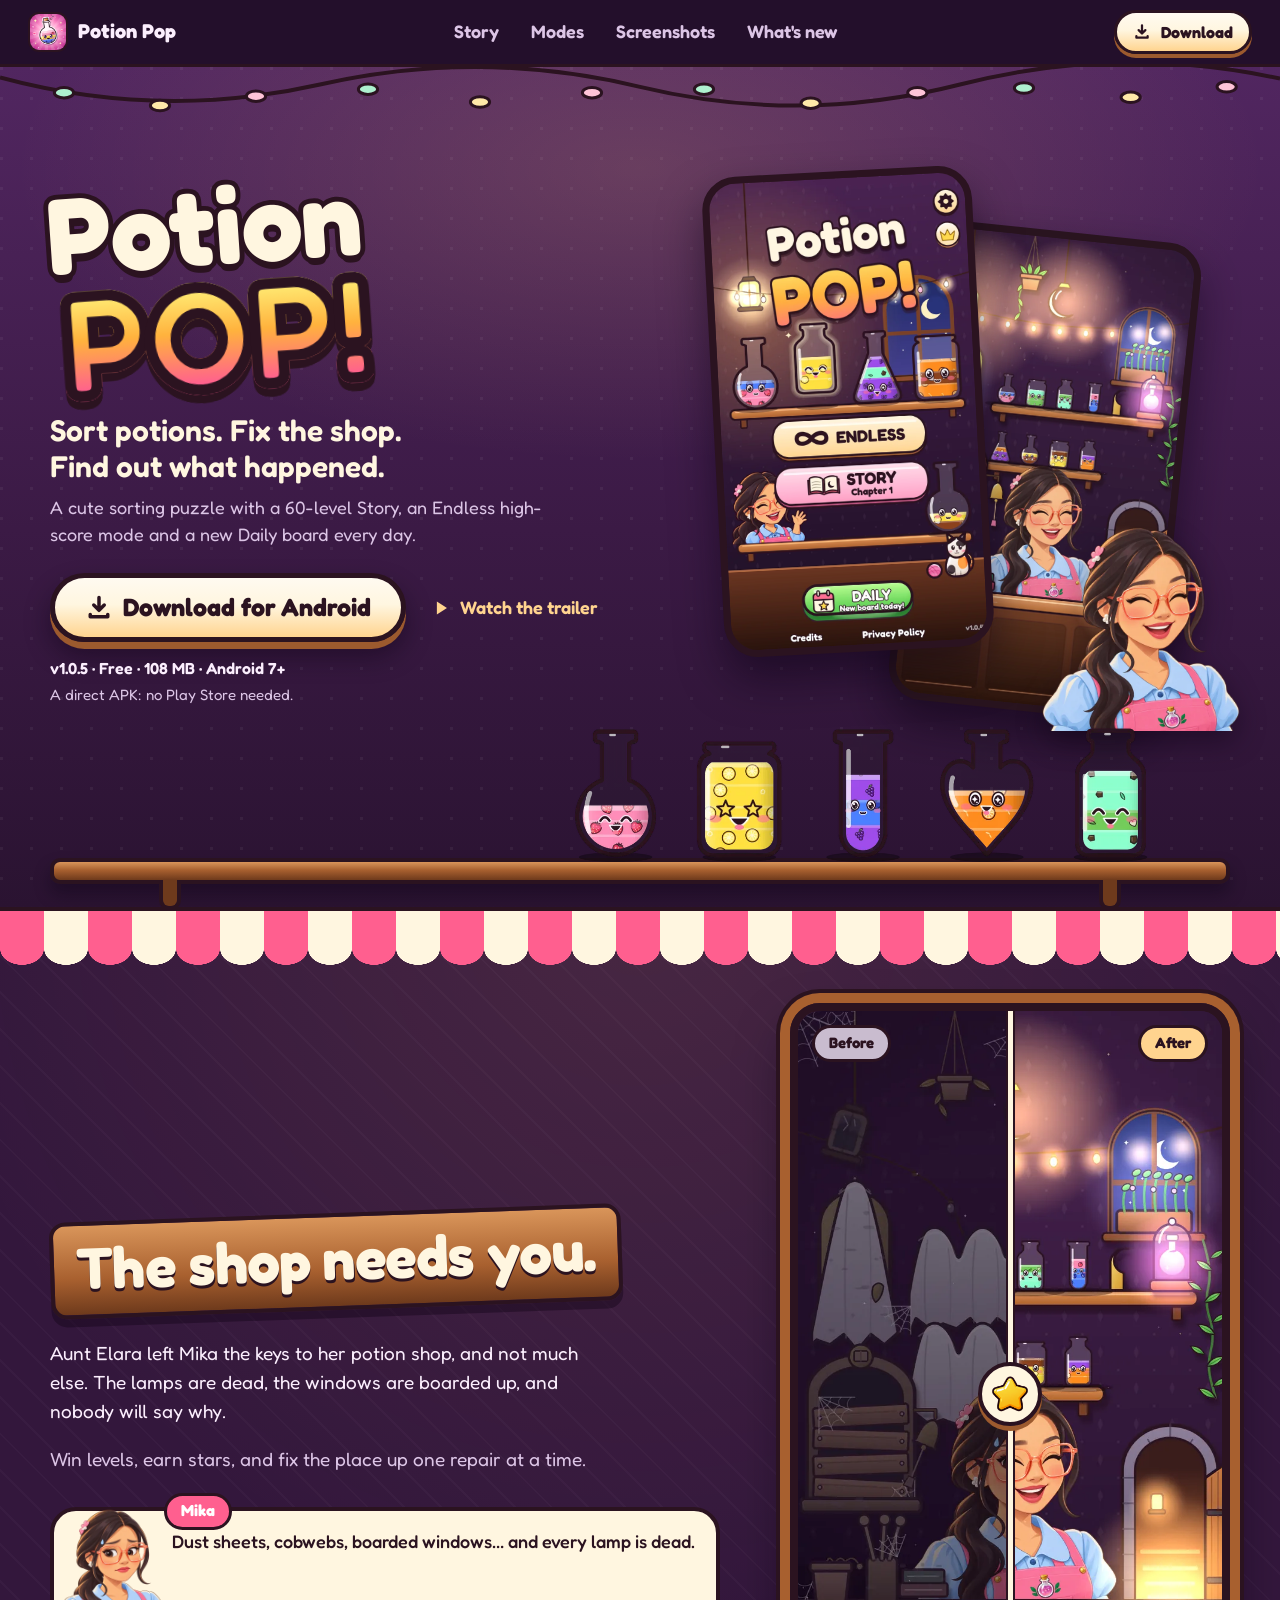
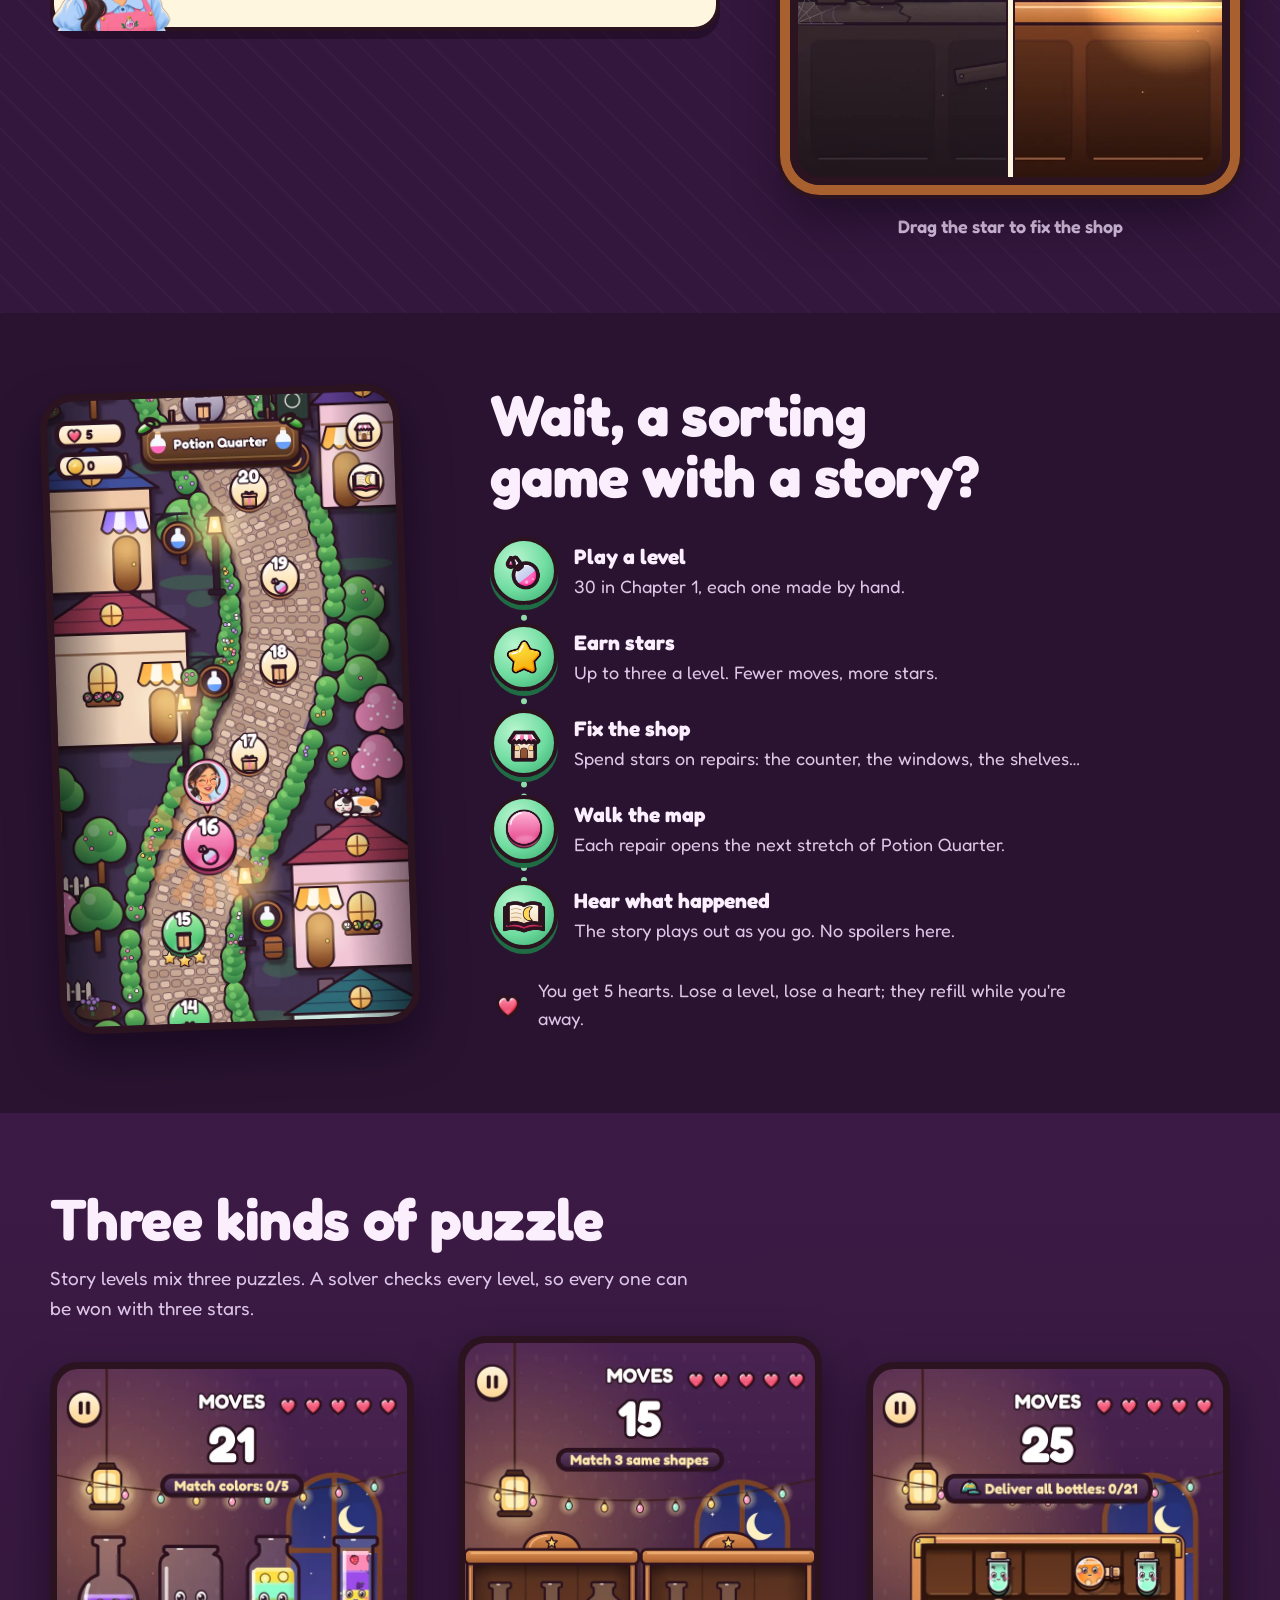
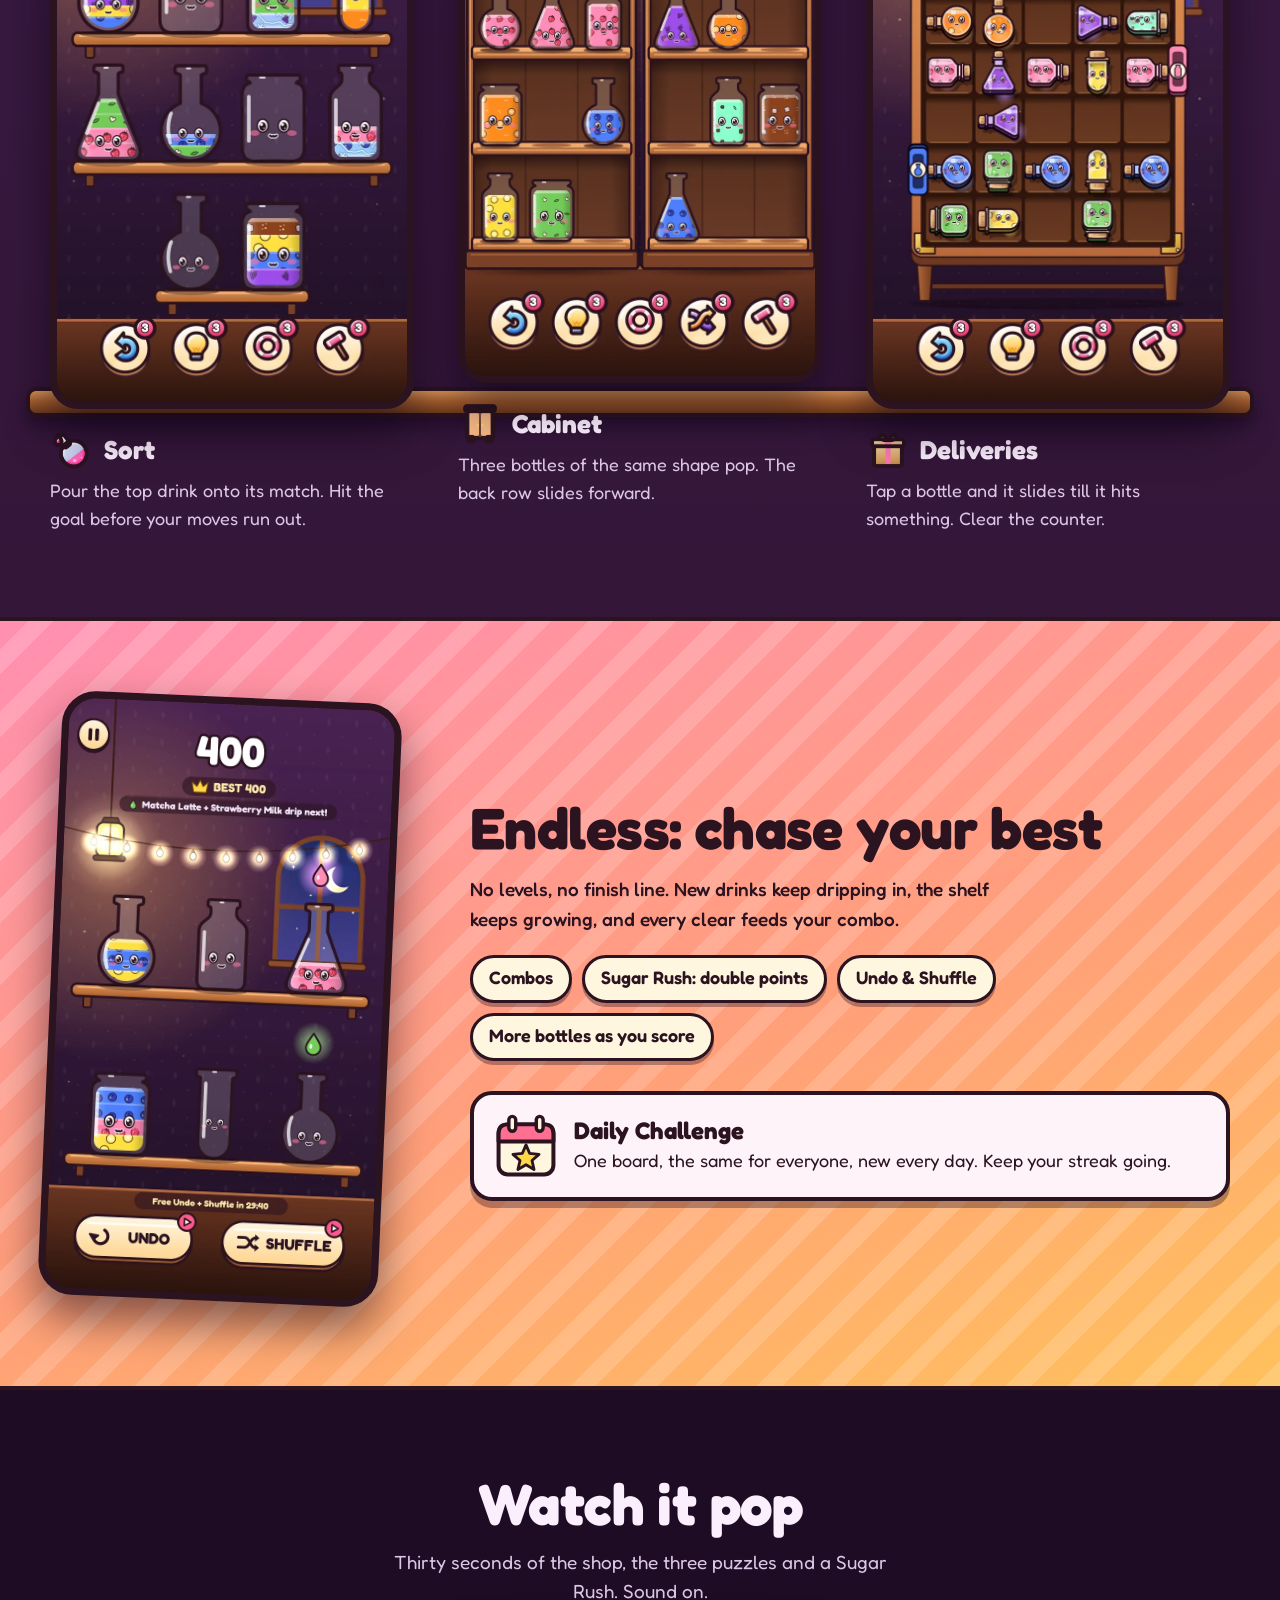
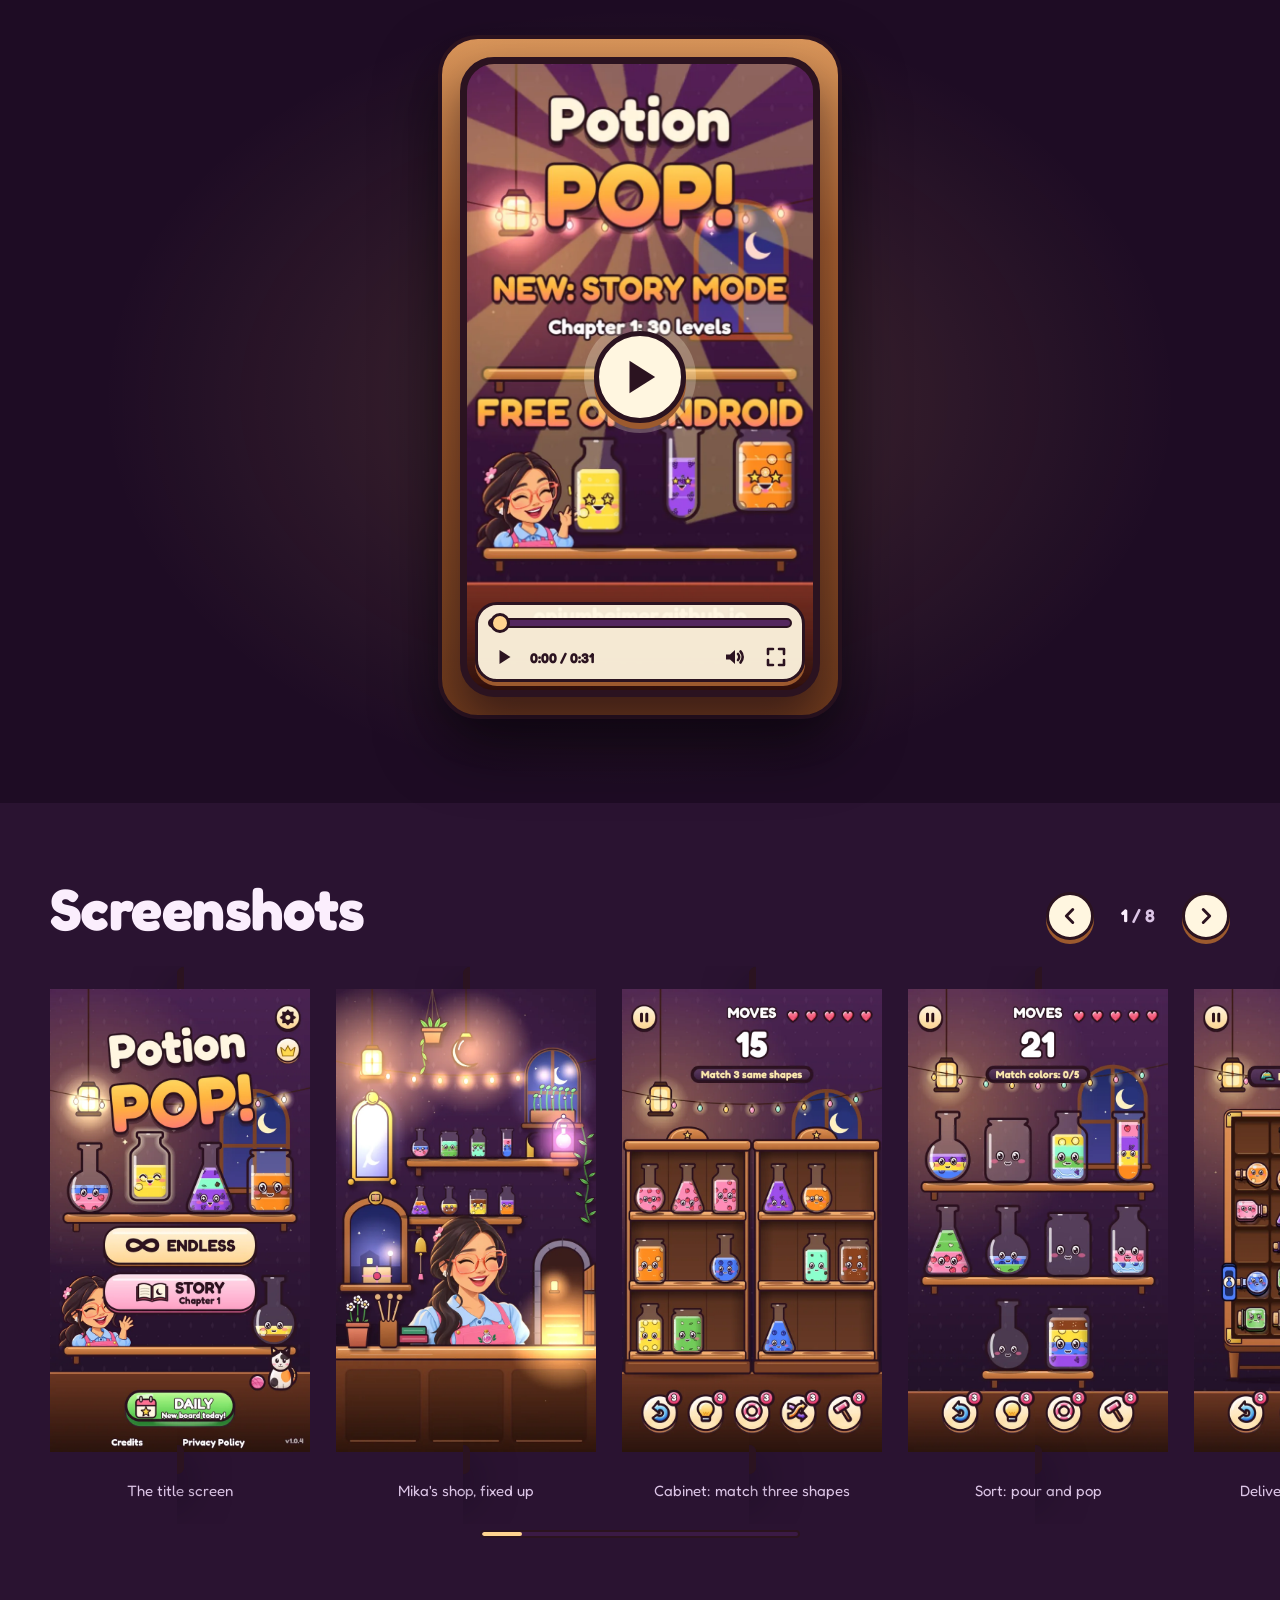
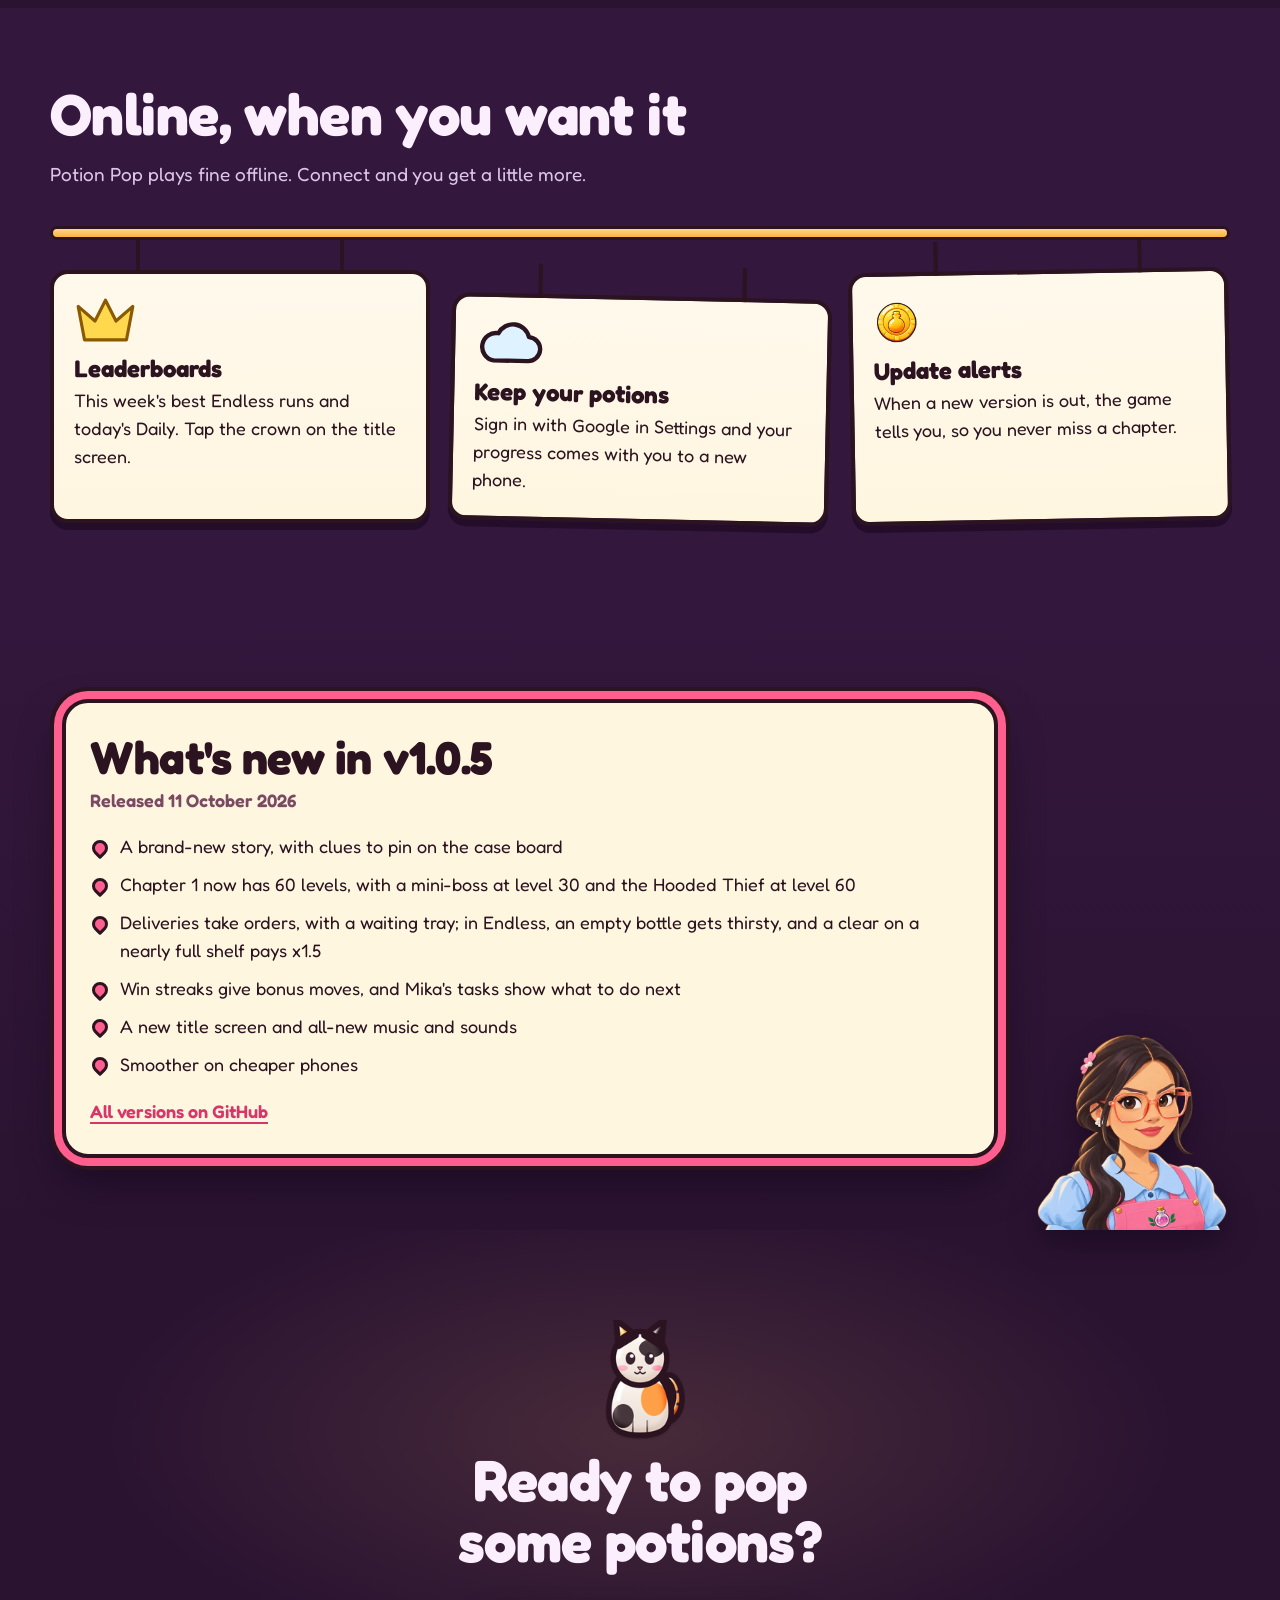
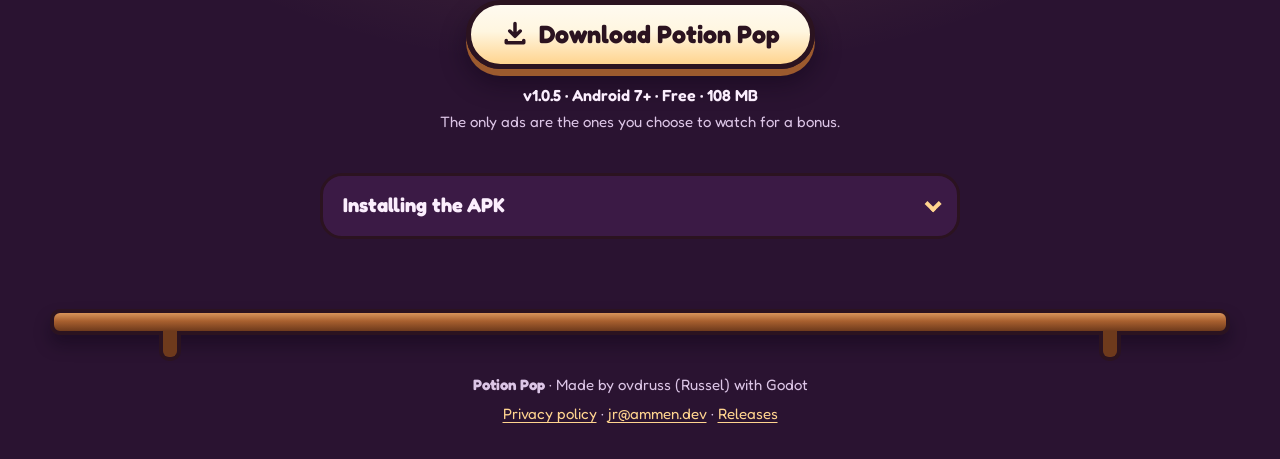
==== commit 0f99f5de: "v1.0.5: the new Chapter 1 (60 levels)" ====
--- a/index.html
+++ b/index.html
@@ -11,8 +11,9 @@
 <meta property="og:site_name" content="Potion Pop">
 <meta property="og:url" content="https://opiumheimer.github.io/">
 <meta property="og:title" content="Potion Pop: sort potions, fix the shop">
-<meta property="og:description" content="A cute sorting puzzle with a 30-level Story, an Endless high-score mode and a new Daily board every day. Free on Android.">
-<meta property="og:image" content="https://opiumheimer.github.io/assets/img/og.png">
+<meta property="og:description" content="A cute sorting puzzle with a 60-level Story, an Endless high-score mode and a new Daily board every day. Free on Android.">
+<meta property="og:image" content="https://opiumheimer.github.io/assets/img/og.jpg">
+<meta property="og:image:type" content="image/jpeg">
 <meta property="og:image:width" content="1200">
 <meta property="og:image:height" content="630">
 <meta property="og:image:alt" content="The Potion Pop logo beside the game's title screen and its potion bottles with faces.">
@@ -22,7 +23,7 @@
 <link rel="preload" href="assets/Fredoka.ttf" as="font" type="font/ttf" crossorigin>
 <link rel="stylesheet" href="assets/css/site.css?v=187fda86">
 <script src="assets/js/site.js?v=187fda86" defer></script>
-<script type="application/ld+json">{"@context": "https://schema.org", "@type": ["VideoGame", "MobileApplication"], "name": "Potion Pop", "url": "https://opiumheimer.github.io/", "description": "A cute potion-sorting puzzle with a 30-level Story Mode, an Endless high-score mode and a Daily Challenge.", "image": "https://opiumheimer.github.io/assets/img/og.png", "applicationCategory": "GameApplication", "gamePlatform": "Android", "operatingSystem": "Android 7.0 or later", "genre": "Puzzle", "softwareVersion": "1.0.4", "downloadUrl": "https://github.com/opiumheimer/opiumheimer.github.io/releases/download/v1.0.4/PotionPop-v1.0.4.apk", "fileSize": "109 MB", "author": {"@type": "Person", "name": "ovdruss (Russel)"}, "offers": {"@type": "Offer", "price": "0", "priceCurrency": "USD"}}</script>
+<script type="application/ld+json">{"@context": "https://schema.org", "@type": ["VideoGame", "MobileApplication"], "name": "Potion Pop", "url": "https://opiumheimer.github.io/", "description": "A cute potion-sorting puzzle with a 60-level Story Mode, an Endless high-score mode and a Daily Challenge.", "image": "https://opiumheimer.github.io/assets/img/og.jpg", "applicationCategory": "GameApplication", "gamePlatform": "Android", "operatingSystem": "Android 7.0 or later", "genre": "Puzzle", "softwareVersion": "1.0.5", "downloadUrl": "https://github.com/opiumheimer/opiumheimer.github.io/releases/download/v1.0.5/PotionPop-v1.0.5.apk", "fileSize": "108 MB", "author": {"@type": "Person", "name": "ovdruss (Russel)"}, "offers": {"@type": "Offer", "price": "0", "priceCurrency": "USD"}}</script>
 </head>
 <body>
 <a class="skip" href="#main">Skip to content</a>
@@ -37,7 +38,7 @@
       <li><a href="#new">What's new</a></li>
     </ul>
   </nav>
-  <a class="btn btn-sm" href="https://github.com/opiumheimer/opiumheimer.github.io/releases/download/v1.0.4/PotionPop-v1.0.4.apk" data-apk>
+  <a class="btn btn-sm" href="https://github.com/opiumheimer/opiumheimer.github.io/releases/download/v1.0.5/PotionPop-v1.0.5.apk" data-apk>
     <svg aria-hidden="true" viewBox="0 0 24 24"><path d="M12 3v11m0 0-4.5-4.5M12 14l4.5-4.5M4.5 17.5v2h15v-2"/></svg>Download
   </a>
 </header>
@@ -59,16 +60,16 @@
   <div class="hero-copy">
     <h1 class="logo"><span class="logo-potion">Potion</span><span class="logo-pop">Pop!</span></h1>
     <p class="hero-line">Sort potions. Fix the shop.<br>Find out what happened.</p>
-    <p class="hero-sub">A cute sorting puzzle with a 30-level Story, an Endless high-score mode and a new Daily board every day.</p>
+    <p class="hero-sub">A cute sorting puzzle with a 60-level Story, an Endless high-score mode and a new Daily board every day.</p>
     <div class="cta-row">
-      <a class="btn btn-big" href="https://github.com/opiumheimer/opiumheimer.github.io/releases/download/v1.0.4/PotionPop-v1.0.4.apk" data-apk>
+      <a class="btn btn-big" href="https://github.com/opiumheimer/opiumheimer.github.io/releases/download/v1.0.5/PotionPop-v1.0.5.apk" data-apk>
         <svg aria-hidden="true" viewBox="0 0 24 24"><path d="M12 3v11m0 0-4.5-4.5M12 14l4.5-4.5M4.5 17.5v2h15v-2"/></svg>Download for Android
       </a>
       <a class="link-play" href="#trailer">
         <svg aria-hidden="true" viewBox="0 0 24 24"><path d="M7.5 5v14l11-7z"/></svg>Watch the trailer
       </a>
     </div>
-    <p class="meta"><span data-version>v1.0.4</span> · Free · <span data-size>109 MB</span> · Android 7+</p>
+    <p class="meta"><span data-version>v1.0.5</span> · Free · <span data-size>108 MB</span> · Android 7+</p>
     <p class="meta-note">A direct APK: no Play Store needed.</p>
   </div>
 
@@ -265,14 +266,15 @@
 <section class="news" id="new" aria-labelledby="new-h">
   <div class="wrap news-grid">
     <article class="label">
-      <h2 id="new-h">What's new in <span data-version>v1.0.4</span></h2>
-      <p class="date" data-date>Released 29 September 2026</p>
+      <h2 id="new-h">What's new in <span data-version>v1.0.5</span></h2>
+      <p class="date" data-date>Released 11 October 2026</p>
       <ul class="notes" data-notes>
-        <li>Story Mode: Chapter 1 (30 levels, the shop to repair, the map, Mika&#x27;s story)</li>
-        <li>The Daily Challenge: the same board for everyone, every day</li>
-        <li>Leaderboards: this week&#x27;s best Endless runs and today&#x27;s Daily (the crown on the title)</li>
-        <li>Your save lives in the cloud; Sign in with Google (Settings) to keep it when you change phones</li>
-        <li>The game tells you when a new version is out</li>
+        <li>A brand-new story, with clues to pin on the case board</li>
+        <li>Chapter 1 now has 60 levels, with a mini-boss at level 30 and the Hooded Thief at level 60</li>
+        <li>Deliveries take orders, with a waiting tray; in Endless, an empty bottle gets thirsty, and a clear on a nearly full shelf pays x1.5</li>
+        <li>Win streaks give bonus moves, and Mika&#x27;s tasks show what to do next</li>
+        <li>A new title screen and all-new music and sounds</li>
+        <li>Smoother on cheaper phones</li>
       </ul>
       <a class="text-link" href="https://github.com/opiumheimer/opiumheimer.github.io/releases">All versions on GitHub</a>
     </article>
@@ -284,10 +286,10 @@
   <div class="wrap get-inner">
     <img class="get-cat" src="assets/ui/cat_sit.png" width="240" height="300" loading="lazy" alt="The shop's calico cat, sitting.">
     <h2 id="get-h">Ready to pop some potions?</h2>
-    <a class="btn btn-big" href="https://github.com/opiumheimer/opiumheimer.github.io/releases/download/v1.0.4/PotionPop-v1.0.4.apk" data-apk>
+    <a class="btn btn-big" href="https://github.com/opiumheimer/opiumheimer.github.io/releases/download/v1.0.5/PotionPop-v1.0.5.apk" data-apk>
       <svg aria-hidden="true" viewBox="0 0 24 24"><path d="M12 3v11m0 0-4.5-4.5M12 14l4.5-4.5M4.5 17.5v2h15v-2"/></svg>Download Potion Pop
     </a>
-    <p class="meta"><span data-version>v1.0.4</span> · Android 7+ · Free · <span data-size>109 MB</span></p>
+    <p class="meta"><span data-version>v1.0.5</span> · Android 7+ · Free · <span data-size>108 MB</span></p>
     <p class="meta-note">The only ads are the ones you choose to watch for a bonus.</p>
 
     <details class="install">
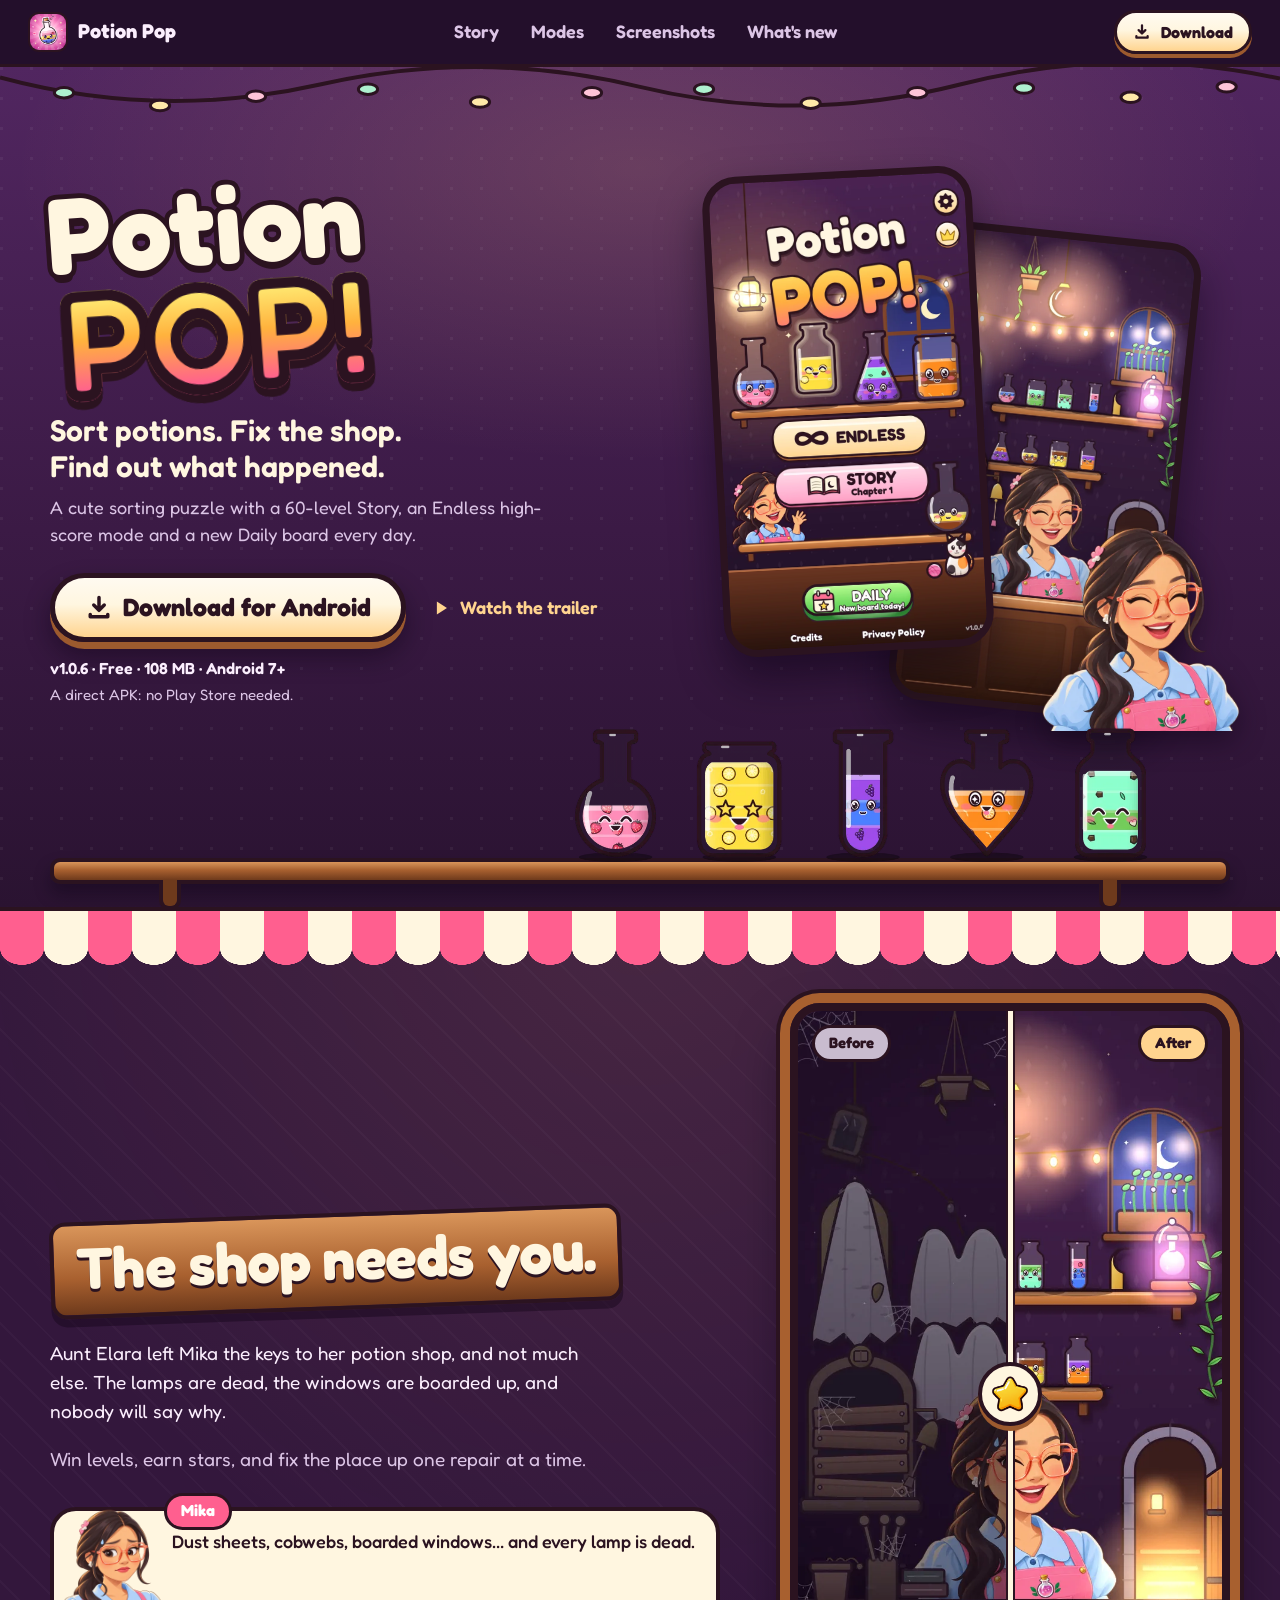
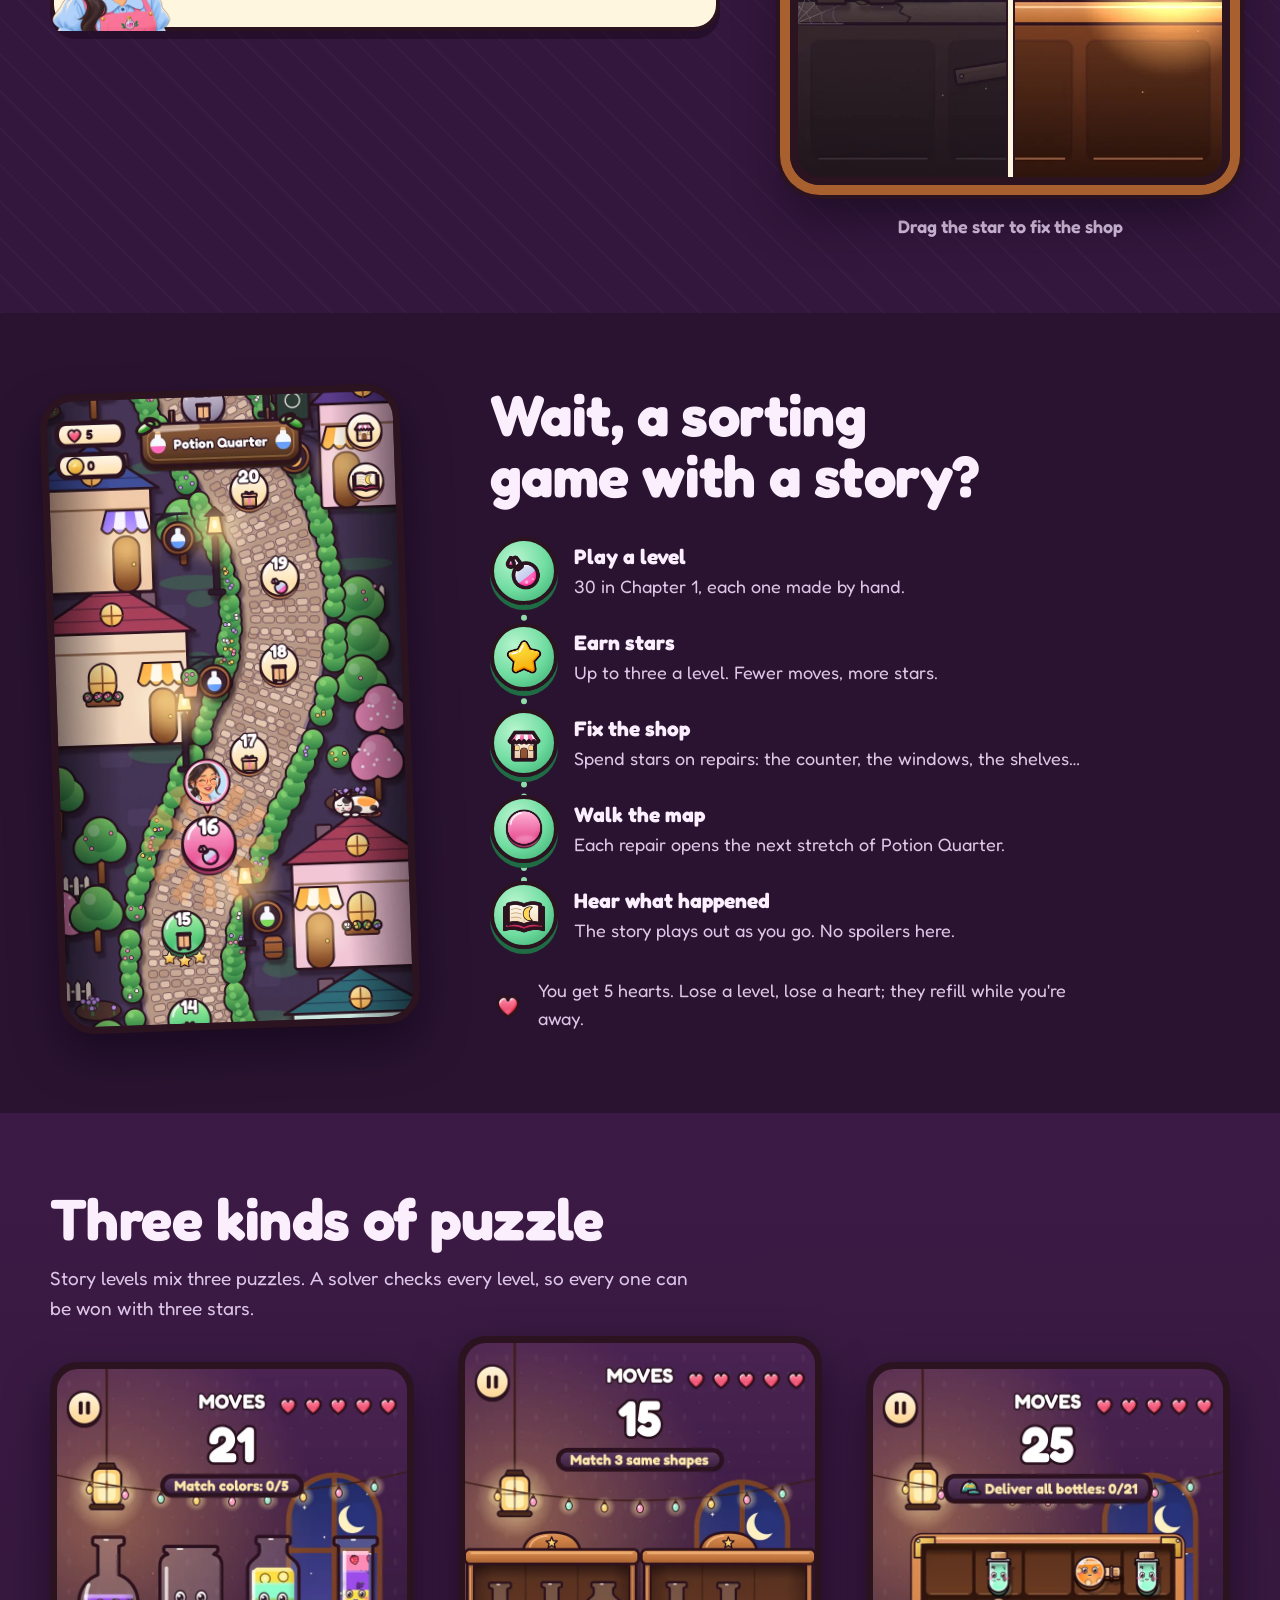
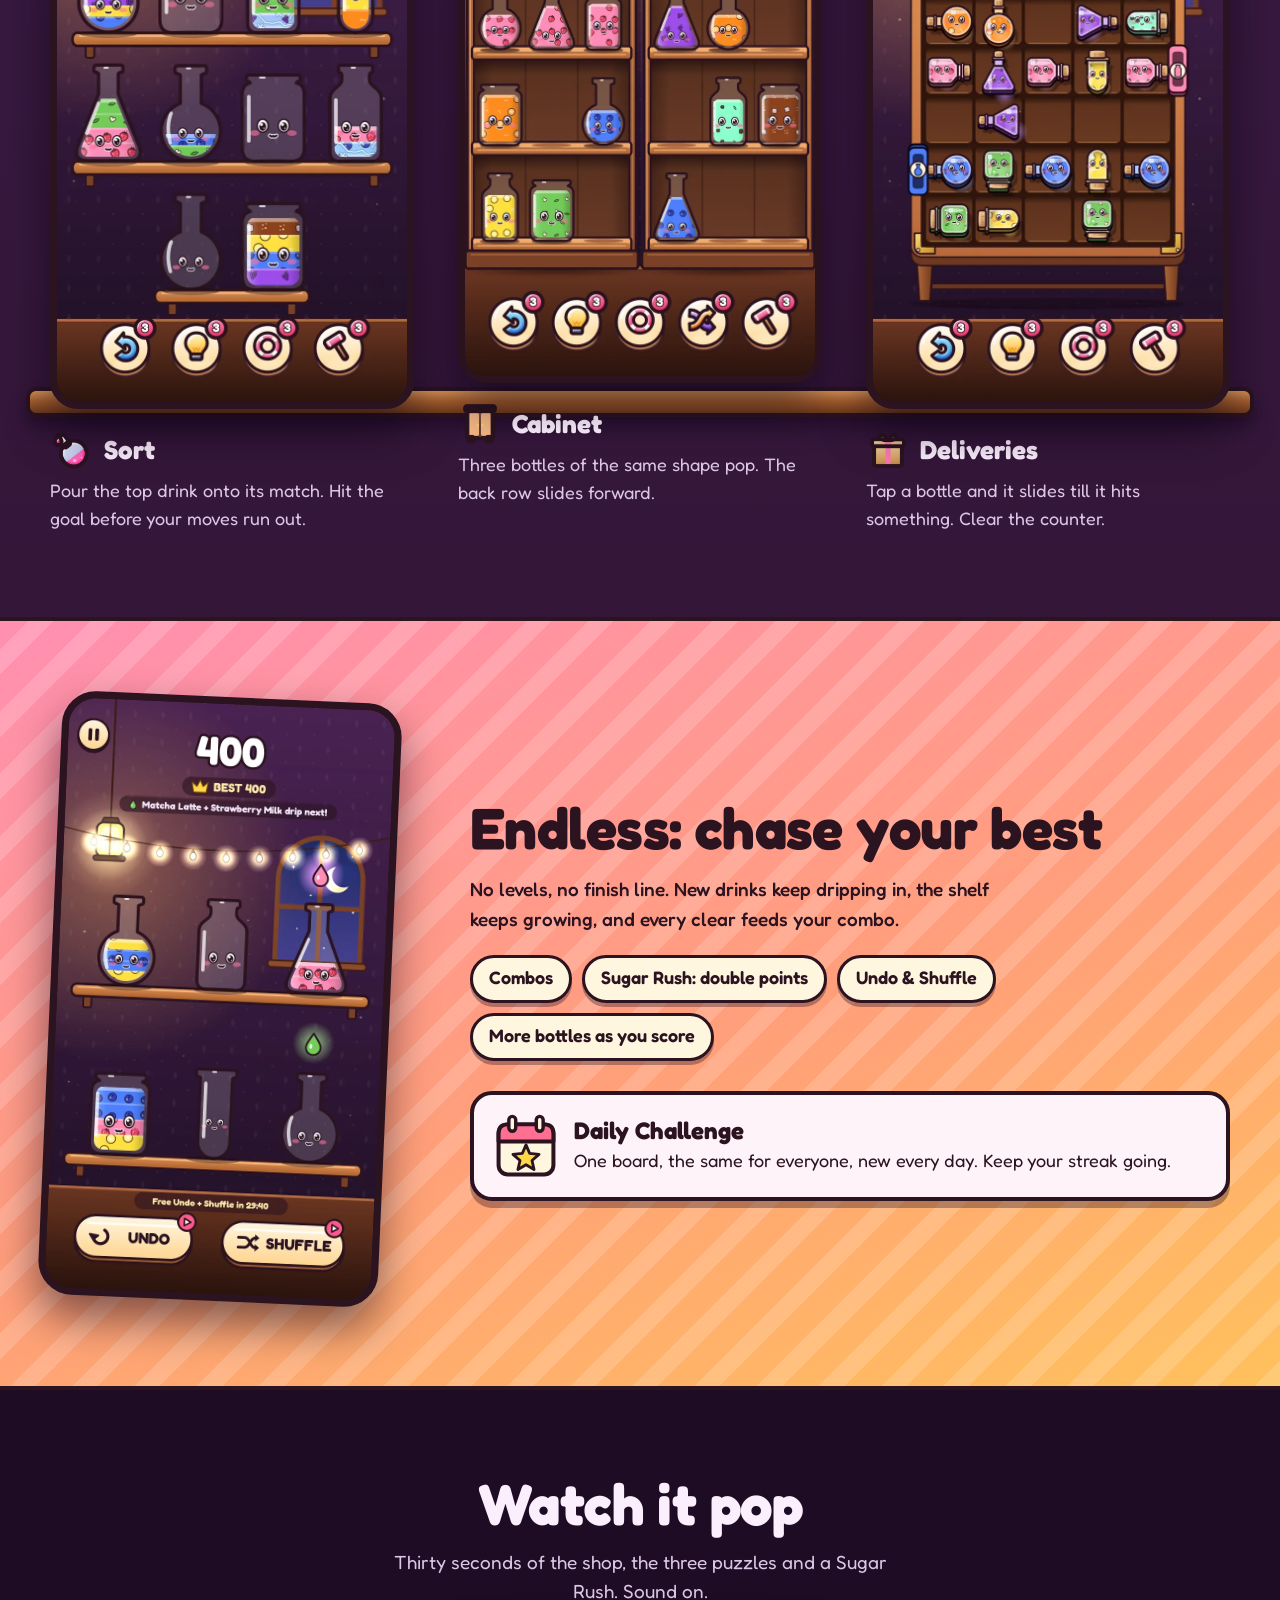
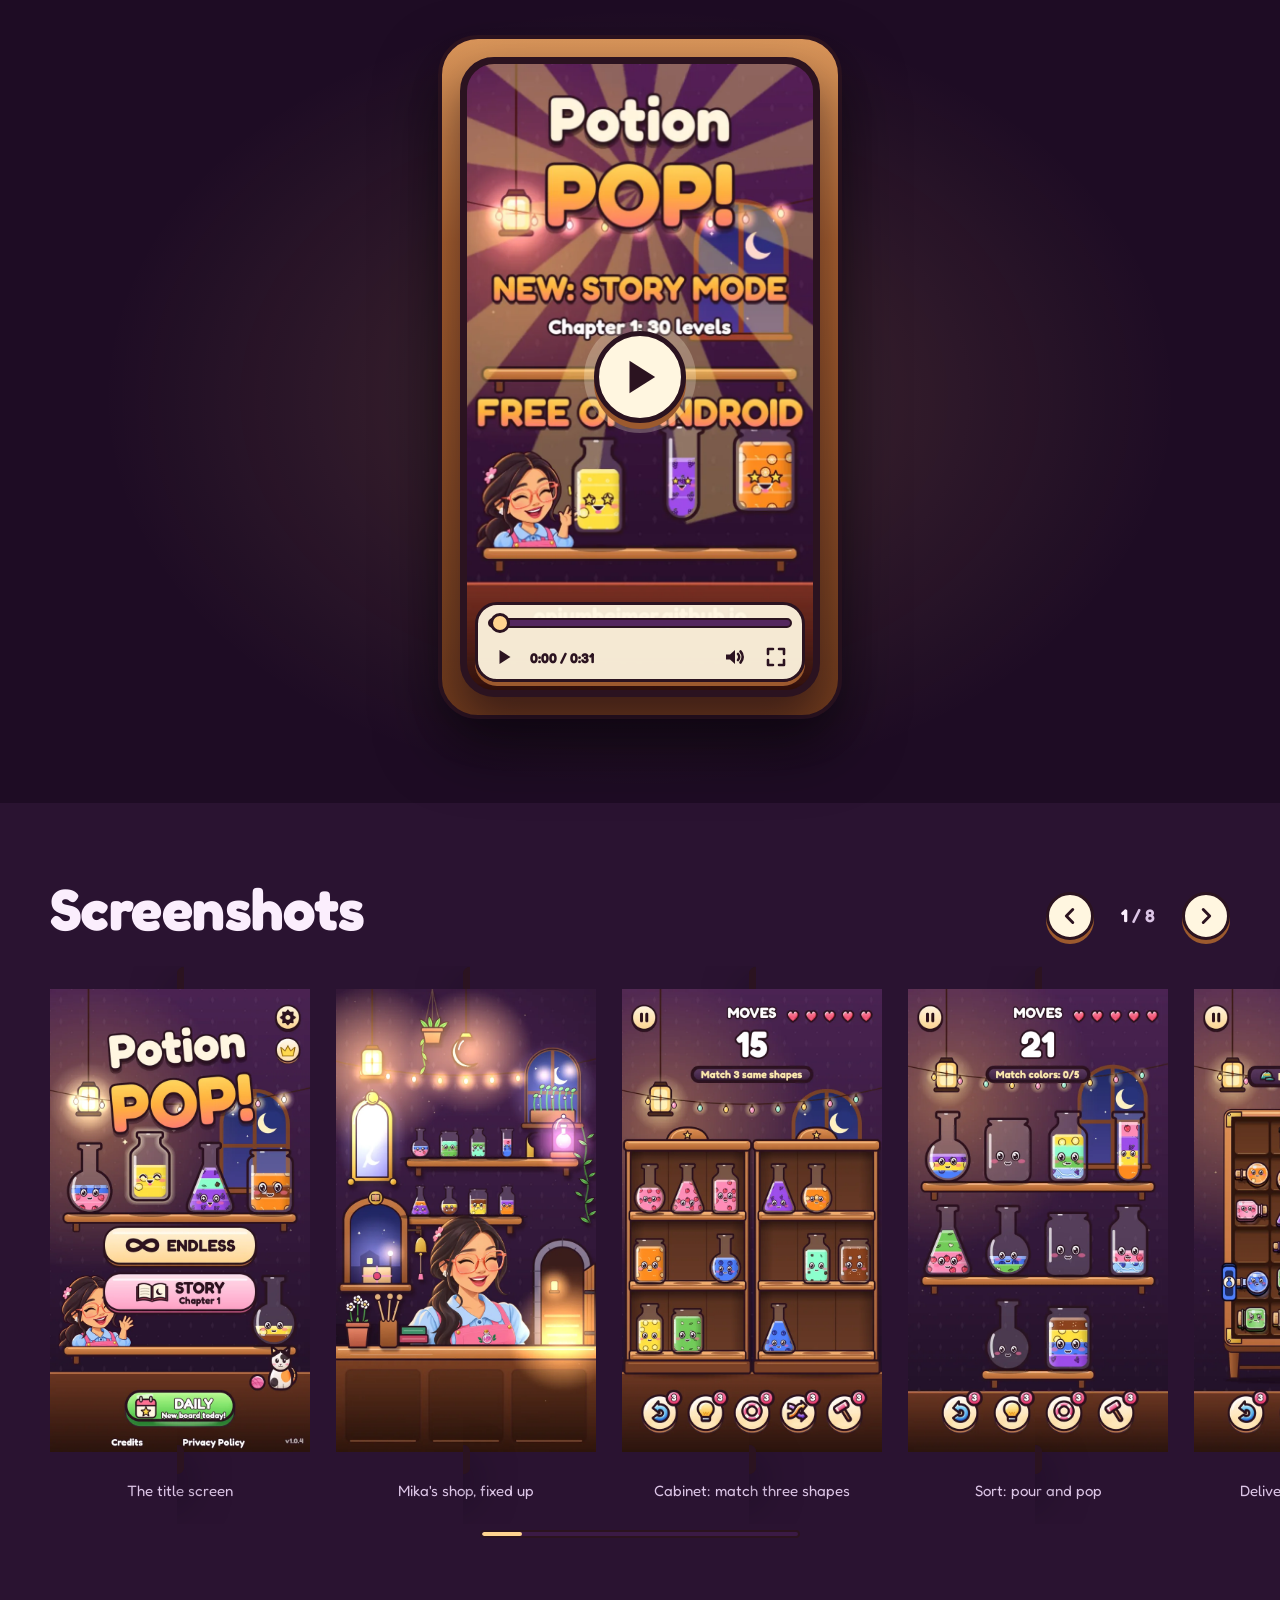
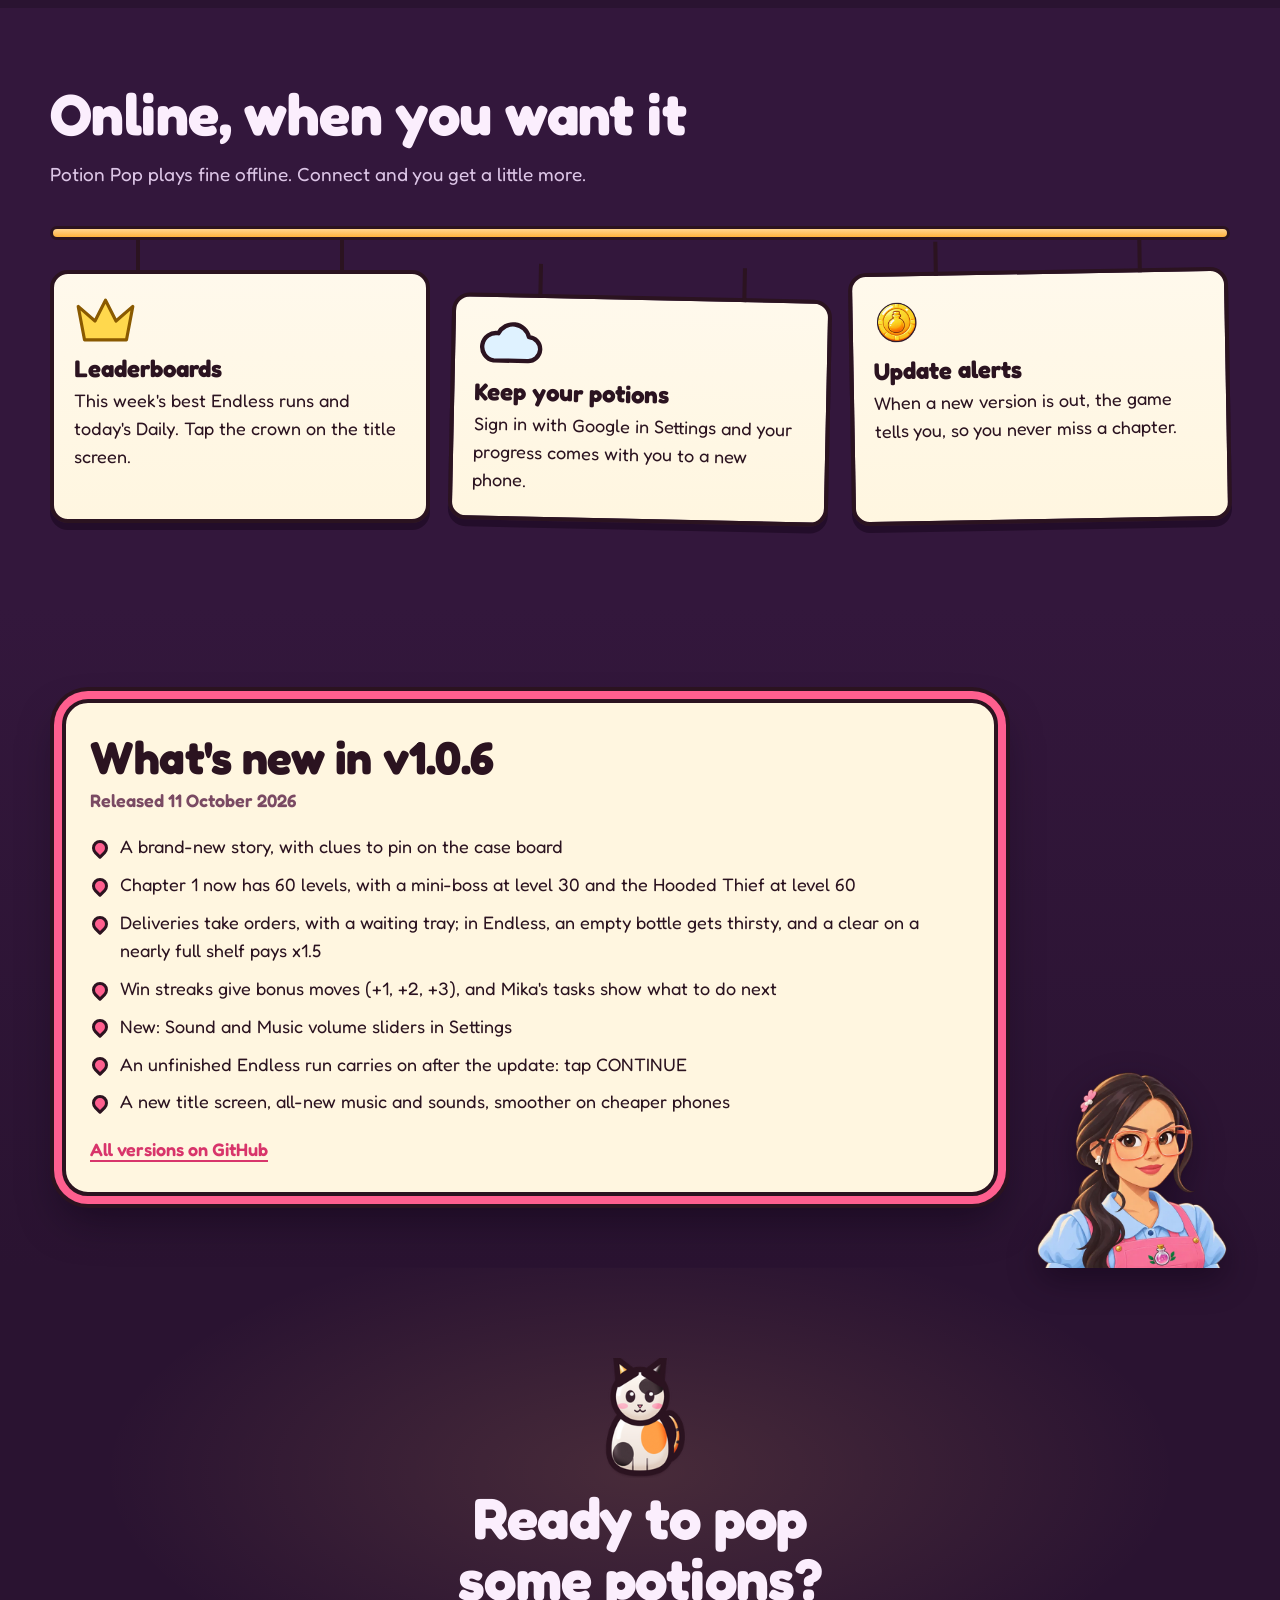
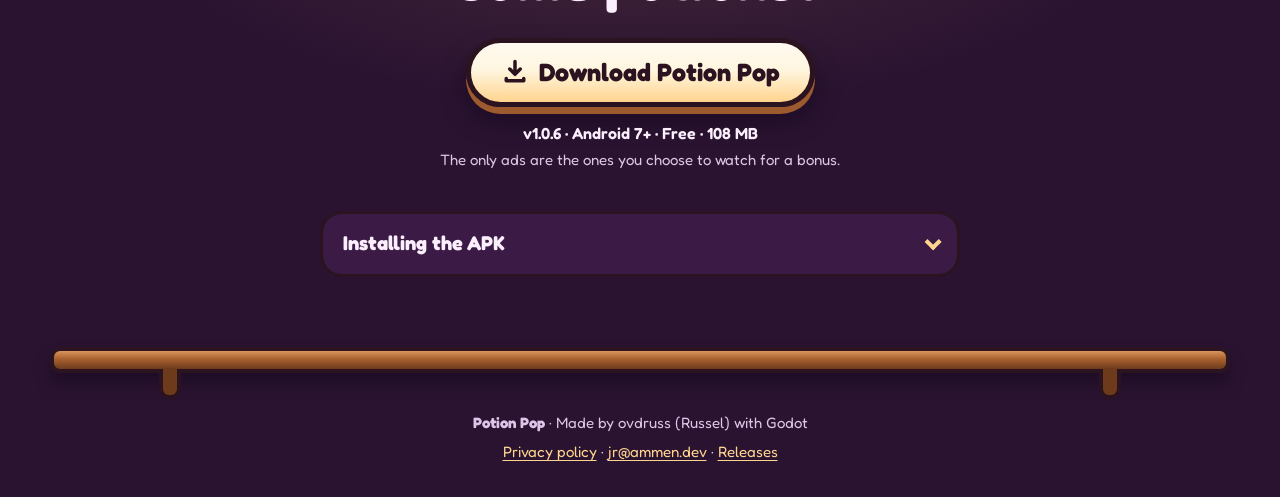
==== commit 3745496c: "v1.0.6: keeps unfinished Endless runs, volume sliders" ====
--- a/index.html
+++ b/index.html
@@ -23,7 +23,7 @@
 <link rel="preload" href="assets/Fredoka.ttf" as="font" type="font/ttf" crossorigin>
 <link rel="stylesheet" href="assets/css/site.css?v=187fda86">
 <script src="assets/js/site.js?v=187fda86" defer></script>
-<script type="application/ld+json">{"@context": "https://schema.org", "@type": ["VideoGame", "MobileApplication"], "name": "Potion Pop", "url": "https://opiumheimer.github.io/", "description": "A cute potion-sorting puzzle with a 60-level Story Mode, an Endless high-score mode and a Daily Challenge.", "image": "https://opiumheimer.github.io/assets/img/og.jpg", "applicationCategory": "GameApplication", "gamePlatform": "Android", "operatingSystem": "Android 7.0 or later", "genre": "Puzzle", "softwareVersion": "1.0.5", "downloadUrl": "https://github.com/opiumheimer/opiumheimer.github.io/releases/download/v1.0.5/PotionPop-v1.0.5.apk", "fileSize": "108 MB", "author": {"@type": "Person", "name": "ovdruss (Russel)"}, "offers": {"@type": "Offer", "price": "0", "priceCurrency": "USD"}}</script>
+<script type="application/ld+json">{"@context": "https://schema.org", "@type": ["VideoGame", "MobileApplication"], "name": "Potion Pop", "url": "https://opiumheimer.github.io/", "description": "A cute potion-sorting puzzle with a 60-level Story Mode, an Endless high-score mode and a Daily Challenge.", "image": "https://opiumheimer.github.io/assets/img/og.jpg", "applicationCategory": "GameApplication", "gamePlatform": "Android", "operatingSystem": "Android 7.0 or later", "genre": "Puzzle", "softwareVersion": "1.0.6", "downloadUrl": "https://github.com/opiumheimer/opiumheimer.github.io/releases/download/v1.0.6/PotionPop-v1.0.6.apk", "fileSize": "108 MB", "author": {"@type": "Person", "name": "ovdruss (Russel)"}, "offers": {"@type": "Offer", "price": "0", "priceCurrency": "USD"}}</script>
 </head>
 <body>
 <a class="skip" href="#main">Skip to content</a>
@@ -38,7 +38,7 @@
       <li><a href="#new">What's new</a></li>
     </ul>
   </nav>
-  <a class="btn btn-sm" href="https://github.com/opiumheimer/opiumheimer.github.io/releases/download/v1.0.5/PotionPop-v1.0.5.apk" data-apk>
+  <a class="btn btn-sm" href="https://github.com/opiumheimer/opiumheimer.github.io/releases/download/v1.0.6/PotionPop-v1.0.6.apk" data-apk>
     <svg aria-hidden="true" viewBox="0 0 24 24"><path d="M12 3v11m0 0-4.5-4.5M12 14l4.5-4.5M4.5 17.5v2h15v-2"/></svg>Download
   </a>
 </header>
@@ -62,14 +62,14 @@
     <p class="hero-line">Sort potions. Fix the shop.<br>Find out what happened.</p>
     <p class="hero-sub">A cute sorting puzzle with a 60-level Story, an Endless high-score mode and a new Daily board every day.</p>
     <div class="cta-row">
-      <a class="btn btn-big" href="https://github.com/opiumheimer/opiumheimer.github.io/releases/download/v1.0.5/PotionPop-v1.0.5.apk" data-apk>
+      <a class="btn btn-big" href="https://github.com/opiumheimer/opiumheimer.github.io/releases/download/v1.0.6/PotionPop-v1.0.6.apk" data-apk>
         <svg aria-hidden="true" viewBox="0 0 24 24"><path d="M12 3v11m0 0-4.5-4.5M12 14l4.5-4.5M4.5 17.5v2h15v-2"/></svg>Download for Android
       </a>
       <a class="link-play" href="#trailer">
         <svg aria-hidden="true" viewBox="0 0 24 24"><path d="M7.5 5v14l11-7z"/></svg>Watch the trailer
       </a>
     </div>
-    <p class="meta"><span data-version>v1.0.5</span> · Free · <span data-size>108 MB</span> · Android 7+</p>
+    <p class="meta"><span data-version>v1.0.6</span> · Free · <span data-size>108 MB</span> · Android 7+</p>
     <p class="meta-note">A direct APK: no Play Store needed.</p>
   </div>
 
@@ -266,15 +266,16 @@
 <section class="news" id="new" aria-labelledby="new-h">
   <div class="wrap news-grid">
     <article class="label">
-      <h2 id="new-h">What's new in <span data-version>v1.0.5</span></h2>
+      <h2 id="new-h">What's new in <span data-version>v1.0.6</span></h2>
       <p class="date" data-date>Released 11 October 2026</p>
       <ul class="notes" data-notes>
         <li>A brand-new story, with clues to pin on the case board</li>
         <li>Chapter 1 now has 60 levels, with a mini-boss at level 30 and the Hooded Thief at level 60</li>
         <li>Deliveries take orders, with a waiting tray; in Endless, an empty bottle gets thirsty, and a clear on a nearly full shelf pays x1.5</li>
-        <li>Win streaks give bonus moves, and Mika&#x27;s tasks show what to do next</li>
-        <li>A new title screen and all-new music and sounds</li>
-        <li>Smoother on cheaper phones</li>
+        <li>Win streaks give bonus moves (+1, +2, +3), and Mika&#x27;s tasks show what to do next</li>
+        <li>New: Sound and Music volume sliders in Settings</li>
+        <li>An unfinished Endless run carries on after the update: tap CONTINUE</li>
+        <li>A new title screen, all-new music and sounds, smoother on cheaper phones</li>
       </ul>
       <a class="text-link" href="https://github.com/opiumheimer/opiumheimer.github.io/releases">All versions on GitHub</a>
     </article>
@@ -286,10 +287,10 @@
   <div class="wrap get-inner">
     <img class="get-cat" src="assets/ui/cat_sit.png" width="240" height="300" loading="lazy" alt="The shop's calico cat, sitting.">
     <h2 id="get-h">Ready to pop some potions?</h2>
-    <a class="btn btn-big" href="https://github.com/opiumheimer/opiumheimer.github.io/releases/download/v1.0.5/PotionPop-v1.0.5.apk" data-apk>
+    <a class="btn btn-big" href="https://github.com/opiumheimer/opiumheimer.github.io/releases/download/v1.0.6/PotionPop-v1.0.6.apk" data-apk>
       <svg aria-hidden="true" viewBox="0 0 24 24"><path d="M12 3v11m0 0-4.5-4.5M12 14l4.5-4.5M4.5 17.5v2h15v-2"/></svg>Download Potion Pop
     </a>
-    <p class="meta"><span data-version>v1.0.5</span> · Android 7+ · Free · <span data-size>108 MB</span></p>
+    <p class="meta"><span data-version>v1.0.6</span> · Android 7+ · Free · <span data-size>108 MB</span></p>
     <p class="meta-note">The only ads are the ones you choose to watch for a bonus.</p>
 
     <details class="install">
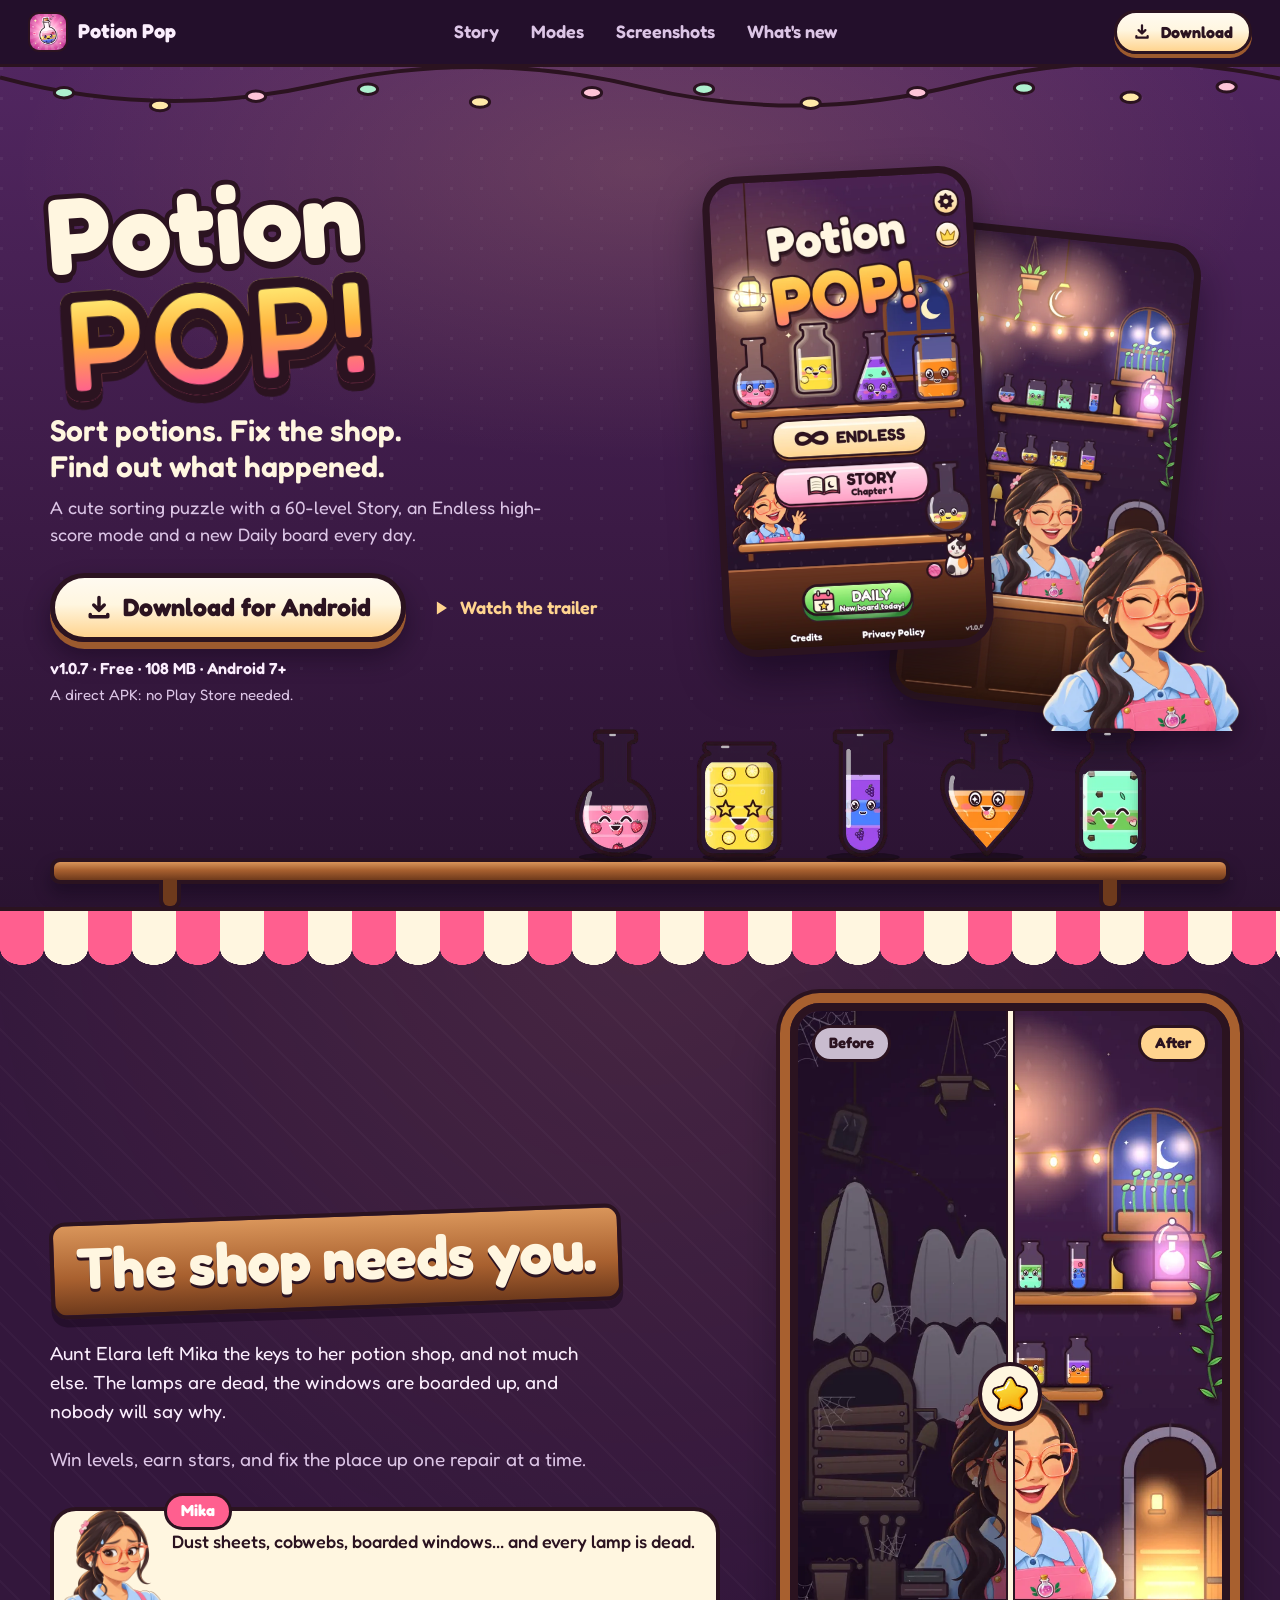
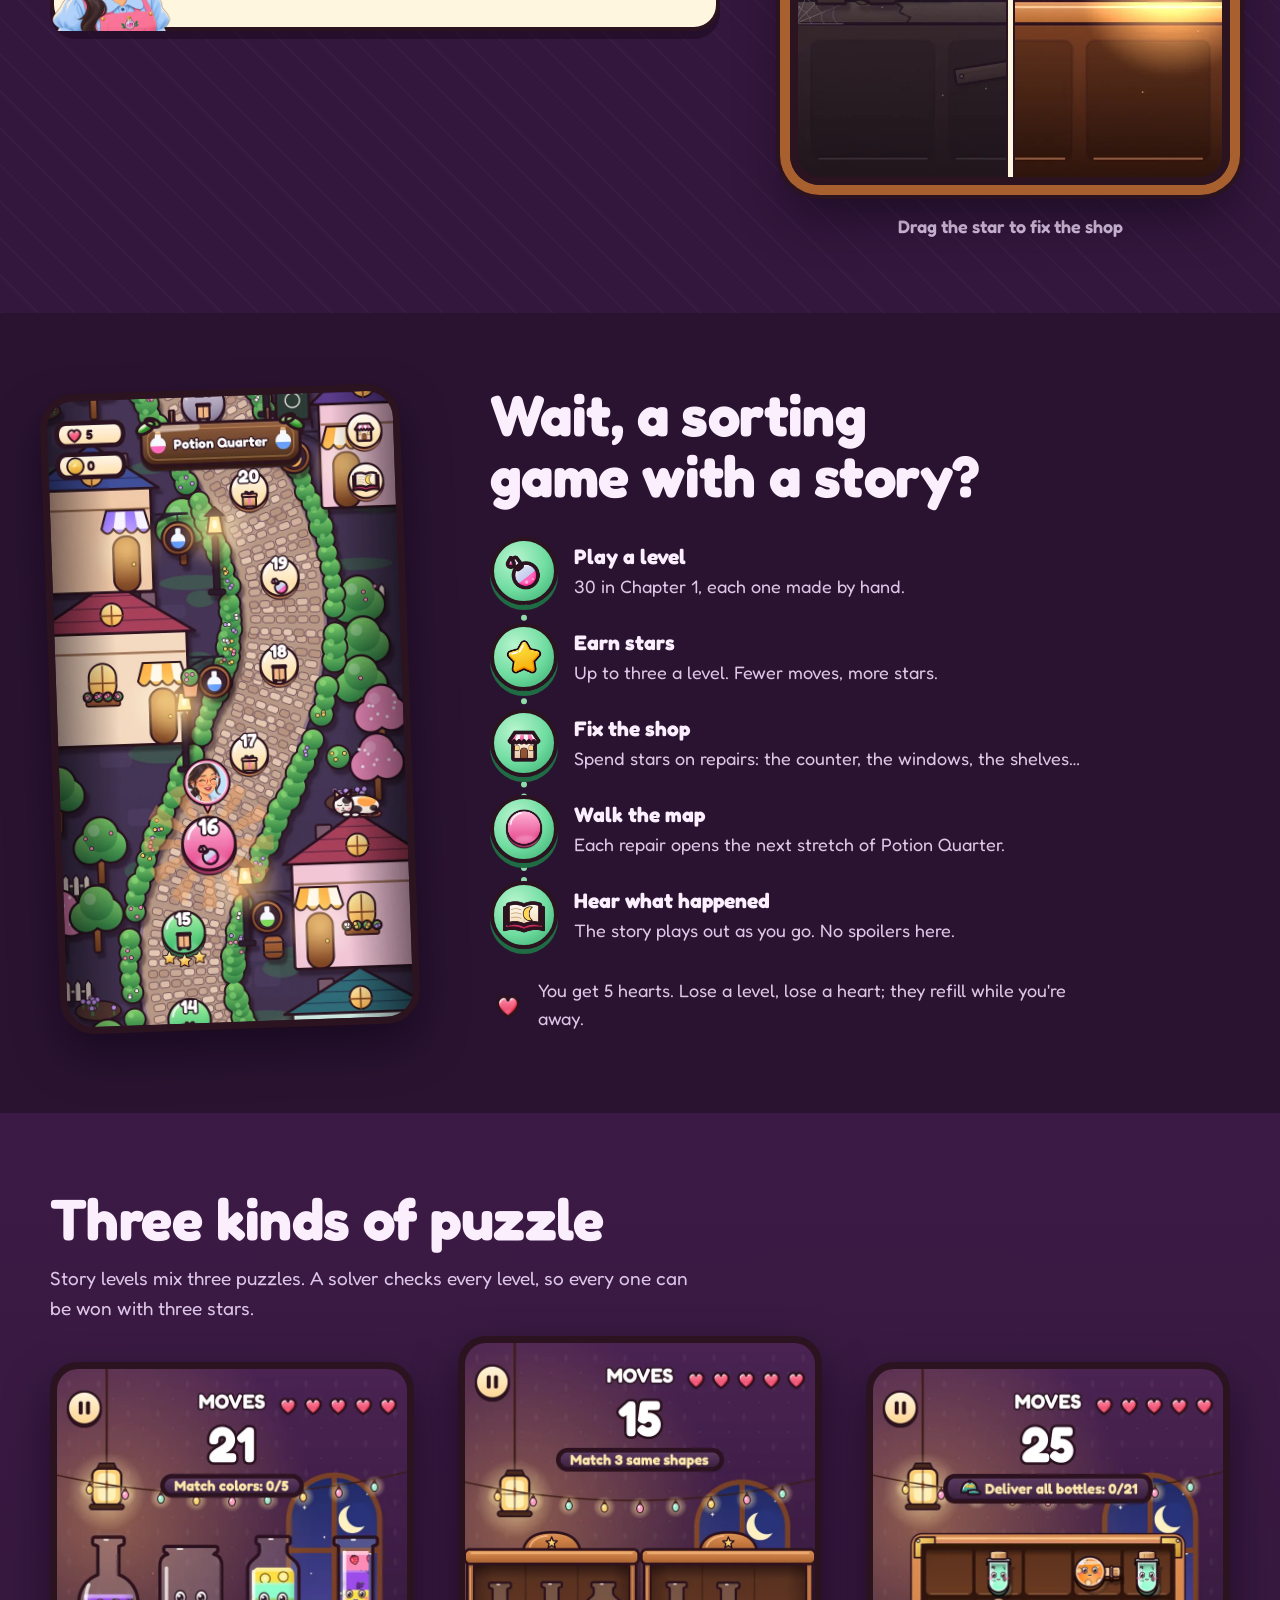
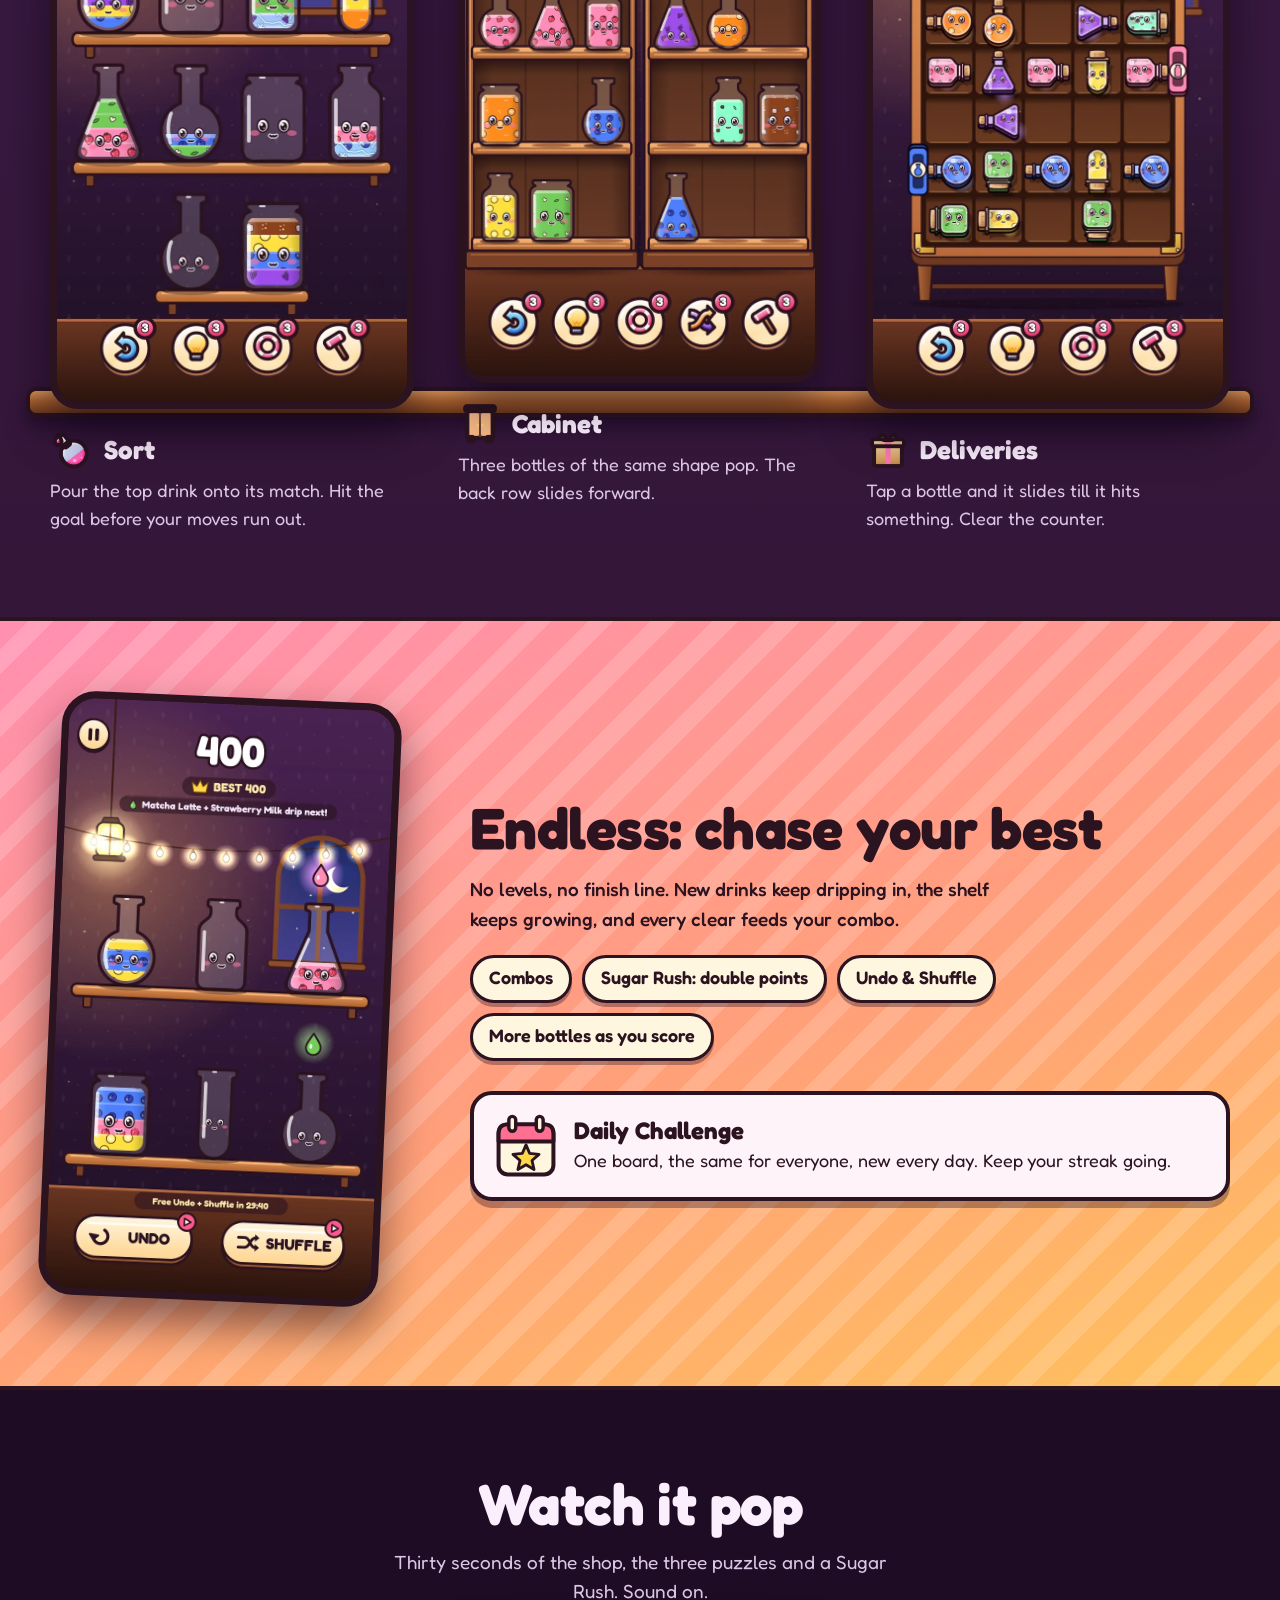
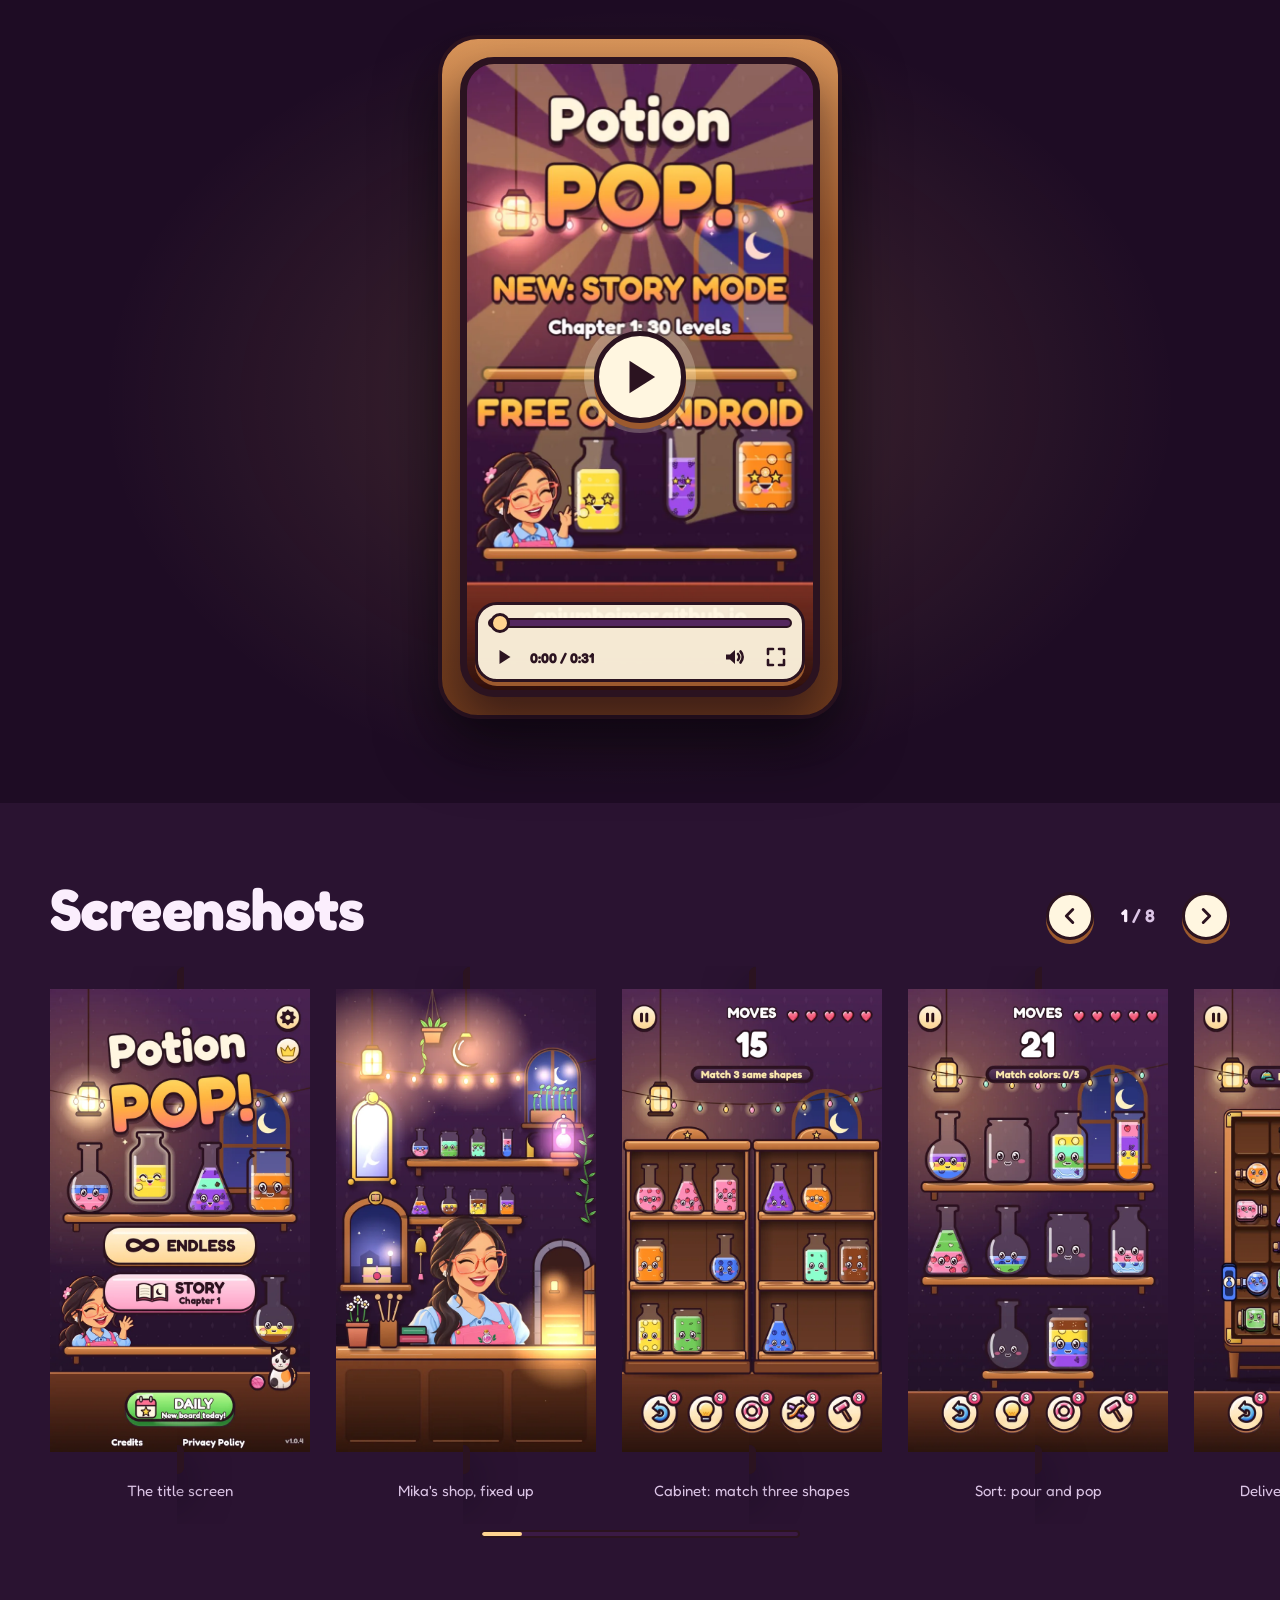
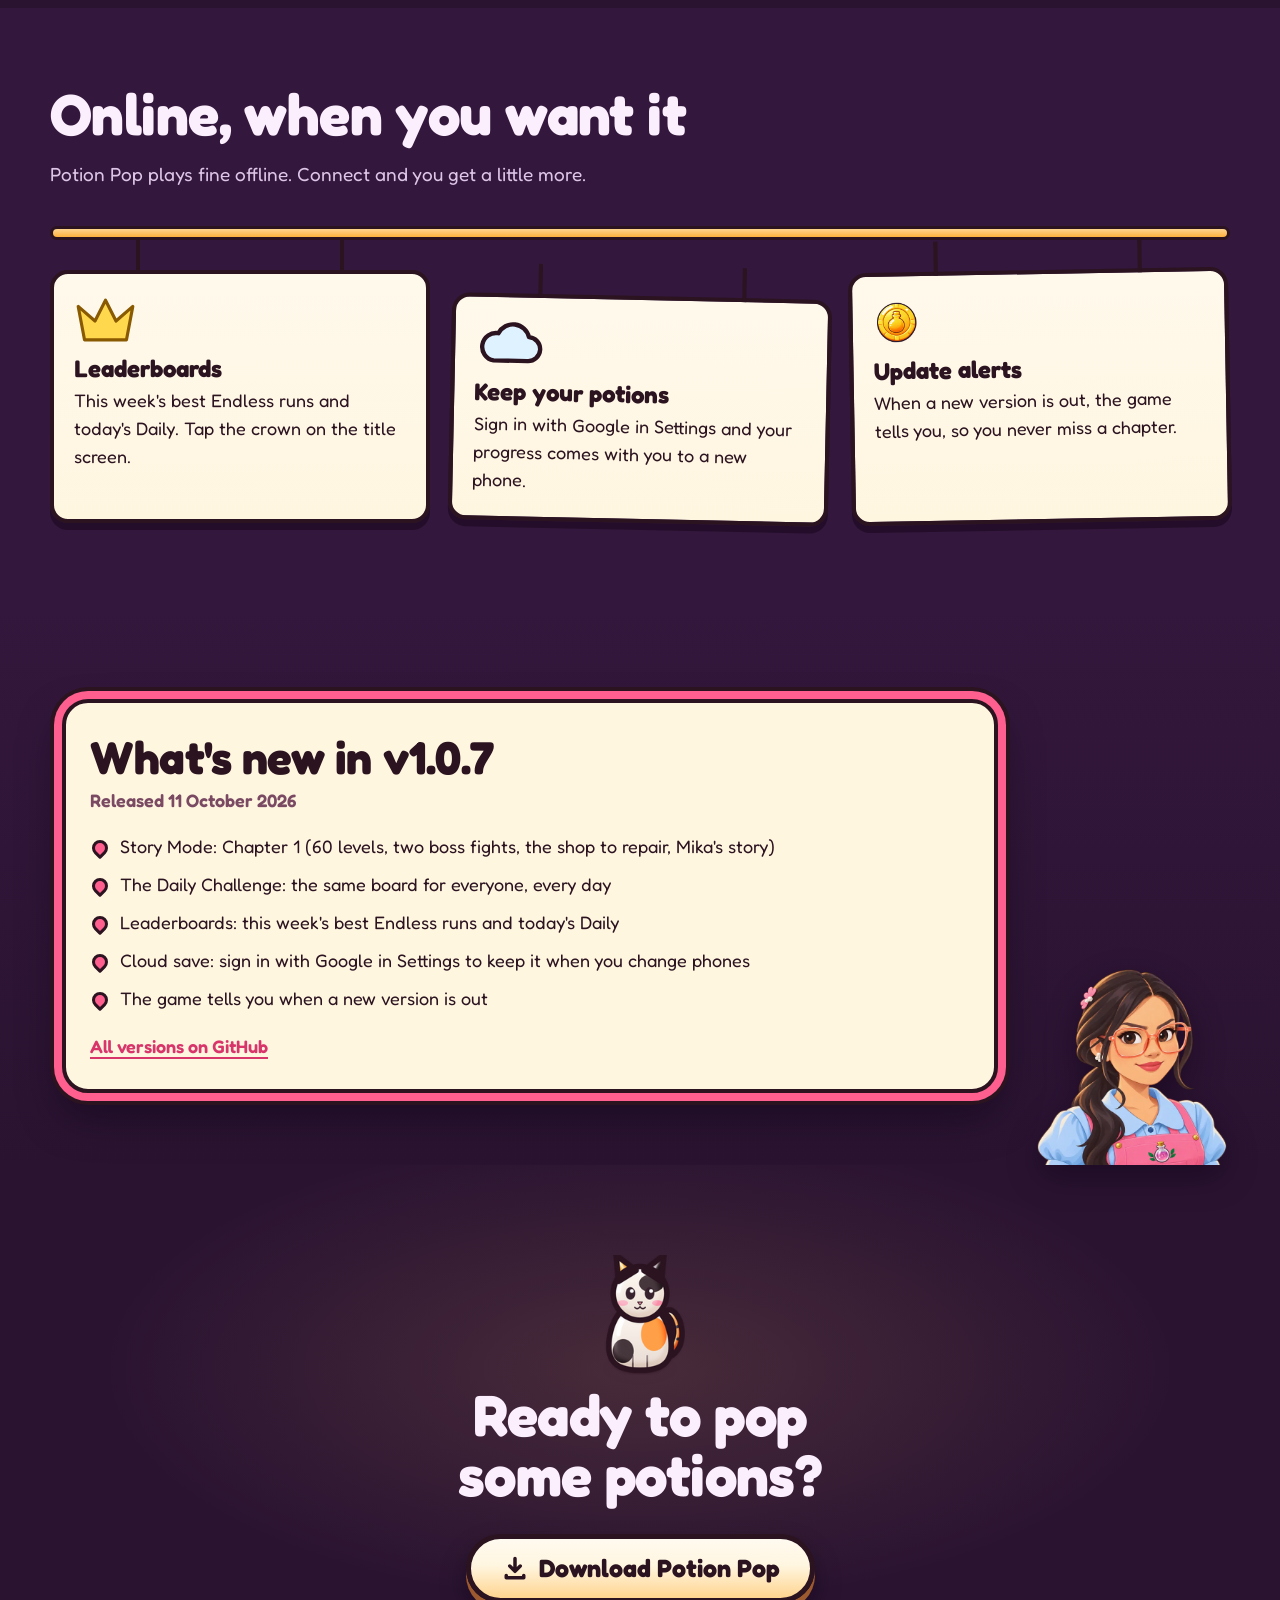
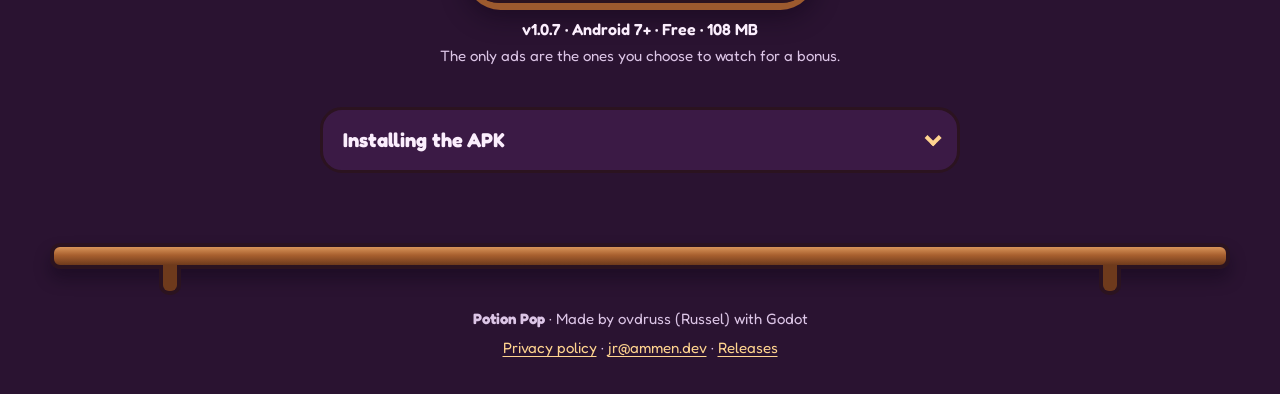
==== commit ed46ac30: "v1.0.7" ====
--- a/index.html
+++ b/index.html
@@ -23,7 +23,7 @@
 <link rel="preload" href="assets/Fredoka.ttf" as="font" type="font/ttf" crossorigin>
 <link rel="stylesheet" href="assets/css/site.css?v=187fda86">
 <script src="assets/js/site.js?v=187fda86" defer></script>
-<script type="application/ld+json">{"@context": "https://schema.org", "@type": ["VideoGame", "MobileApplication"], "name": "Potion Pop", "url": "https://opiumheimer.github.io/", "description": "A cute potion-sorting puzzle with a 60-level Story Mode, an Endless high-score mode and a Daily Challenge.", "image": "https://opiumheimer.github.io/assets/img/og.jpg", "applicationCategory": "GameApplication", "gamePlatform": "Android", "operatingSystem": "Android 7.0 or later", "genre": "Puzzle", "softwareVersion": "1.0.6", "downloadUrl": "https://github.com/opiumheimer/opiumheimer.github.io/releases/download/v1.0.6/PotionPop-v1.0.6.apk", "fileSize": "108 MB", "author": {"@type": "Person", "name": "ovdruss (Russel)"}, "offers": {"@type": "Offer", "price": "0", "priceCurrency": "USD"}}</script>
+<script type="application/ld+json">{"@context": "https://schema.org", "@type": ["VideoGame", "MobileApplication"], "name": "Potion Pop", "url": "https://opiumheimer.github.io/", "description": "A cute potion-sorting puzzle with a 60-level Story Mode, an Endless high-score mode and a Daily Challenge.", "image": "https://opiumheimer.github.io/assets/img/og.jpg", "applicationCategory": "GameApplication", "gamePlatform": "Android", "operatingSystem": "Android 7.0 or later", "genre": "Puzzle", "softwareVersion": "1.0.7", "downloadUrl": "https://github.com/opiumheimer/opiumheimer.github.io/releases/download/v1.0.7/PotionPop-v1.0.7.apk", "fileSize": "108 MB", "author": {"@type": "Person", "name": "ovdruss (Russel)"}, "offers": {"@type": "Offer", "price": "0", "priceCurrency": "USD"}}</script>
 </head>
 <body>
 <a class="skip" href="#main">Skip to content</a>
@@ -38,7 +38,7 @@
       <li><a href="#new">What's new</a></li>
     </ul>
   </nav>
-  <a class="btn btn-sm" href="https://github.com/opiumheimer/opiumheimer.github.io/releases/download/v1.0.6/PotionPop-v1.0.6.apk" data-apk>
+  <a class="btn btn-sm" href="https://github.com/opiumheimer/opiumheimer.github.io/releases/download/v1.0.7/PotionPop-v1.0.7.apk" data-apk>
     <svg aria-hidden="true" viewBox="0 0 24 24"><path d="M12 3v11m0 0-4.5-4.5M12 14l4.5-4.5M4.5 17.5v2h15v-2"/></svg>Download
   </a>
 </header>
@@ -62,14 +62,14 @@
     <p class="hero-line">Sort potions. Fix the shop.<br>Find out what happened.</p>
     <p class="hero-sub">A cute sorting puzzle with a 60-level Story, an Endless high-score mode and a new Daily board every day.</p>
     <div class="cta-row">
-      <a class="btn btn-big" href="https://github.com/opiumheimer/opiumheimer.github.io/releases/download/v1.0.6/PotionPop-v1.0.6.apk" data-apk>
+      <a class="btn btn-big" href="https://github.com/opiumheimer/opiumheimer.github.io/releases/download/v1.0.7/PotionPop-v1.0.7.apk" data-apk>
         <svg aria-hidden="true" viewBox="0 0 24 24"><path d="M12 3v11m0 0-4.5-4.5M12 14l4.5-4.5M4.5 17.5v2h15v-2"/></svg>Download for Android
       </a>
       <a class="link-play" href="#trailer">
         <svg aria-hidden="true" viewBox="0 0 24 24"><path d="M7.5 5v14l11-7z"/></svg>Watch the trailer
       </a>
     </div>
-    <p class="meta"><span data-version>v1.0.6</span> · Free · <span data-size>108 MB</span> · Android 7+</p>
+    <p class="meta"><span data-version>v1.0.7</span> · Free · <span data-size>108 MB</span> · Android 7+</p>
     <p class="meta-note">A direct APK: no Play Store needed.</p>
   </div>
 
@@ -266,16 +266,14 @@
 <section class="news" id="new" aria-labelledby="new-h">
   <div class="wrap news-grid">
     <article class="label">
-      <h2 id="new-h">What's new in <span data-version>v1.0.6</span></h2>
+      <h2 id="new-h">What's new in <span data-version>v1.0.7</span></h2>
       <p class="date" data-date>Released 11 October 2026</p>
       <ul class="notes" data-notes>
-        <li>A brand-new story, with clues to pin on the case board</li>
-        <li>Chapter 1 now has 60 levels, with a mini-boss at level 30 and the Hooded Thief at level 60</li>
-        <li>Deliveries take orders, with a waiting tray; in Endless, an empty bottle gets thirsty, and a clear on a nearly full shelf pays x1.5</li>
-        <li>Win streaks give bonus moves (+1, +2, +3), and Mika&#x27;s tasks show what to do next</li>
-        <li>New: Sound and Music volume sliders in Settings</li>
-        <li>An unfinished Endless run carries on after the update: tap CONTINUE</li>
-        <li>A new title screen, all-new music and sounds, smoother on cheaper phones</li>
+        <li>Story Mode: Chapter 1 (60 levels, two boss fights, the shop to repair, Mika&#x27;s story)</li>
+        <li>The Daily Challenge: the same board for everyone, every day</li>
+        <li>Leaderboards: this week&#x27;s best Endless runs and today&#x27;s Daily</li>
+        <li>Cloud save: sign in with Google in Settings to keep it when you change phones</li>
+        <li>The game tells you when a new version is out</li>
       </ul>
       <a class="text-link" href="https://github.com/opiumheimer/opiumheimer.github.io/releases">All versions on GitHub</a>
     </article>
@@ -287,10 +285,10 @@
   <div class="wrap get-inner">
     <img class="get-cat" src="assets/ui/cat_sit.png" width="240" height="300" loading="lazy" alt="The shop's calico cat, sitting.">
     <h2 id="get-h">Ready to pop some potions?</h2>
-    <a class="btn btn-big" href="https://github.com/opiumheimer/opiumheimer.github.io/releases/download/v1.0.6/PotionPop-v1.0.6.apk" data-apk>
+    <a class="btn btn-big" href="https://github.com/opiumheimer/opiumheimer.github.io/releases/download/v1.0.7/PotionPop-v1.0.7.apk" data-apk>
       <svg aria-hidden="true" viewBox="0 0 24 24"><path d="M12 3v11m0 0-4.5-4.5M12 14l4.5-4.5M4.5 17.5v2h15v-2"/></svg>Download Potion Pop
     </a>
-    <p class="meta"><span data-version>v1.0.6</span> · Android 7+ · Free · <span data-size>108 MB</span></p>
+    <p class="meta"><span data-version>v1.0.7</span> · Android 7+ · Free · <span data-size>108 MB</span></p>
     <p class="meta-note">The only ads are the ones you choose to watch for a bonus.</p>
 
     <details class="install">
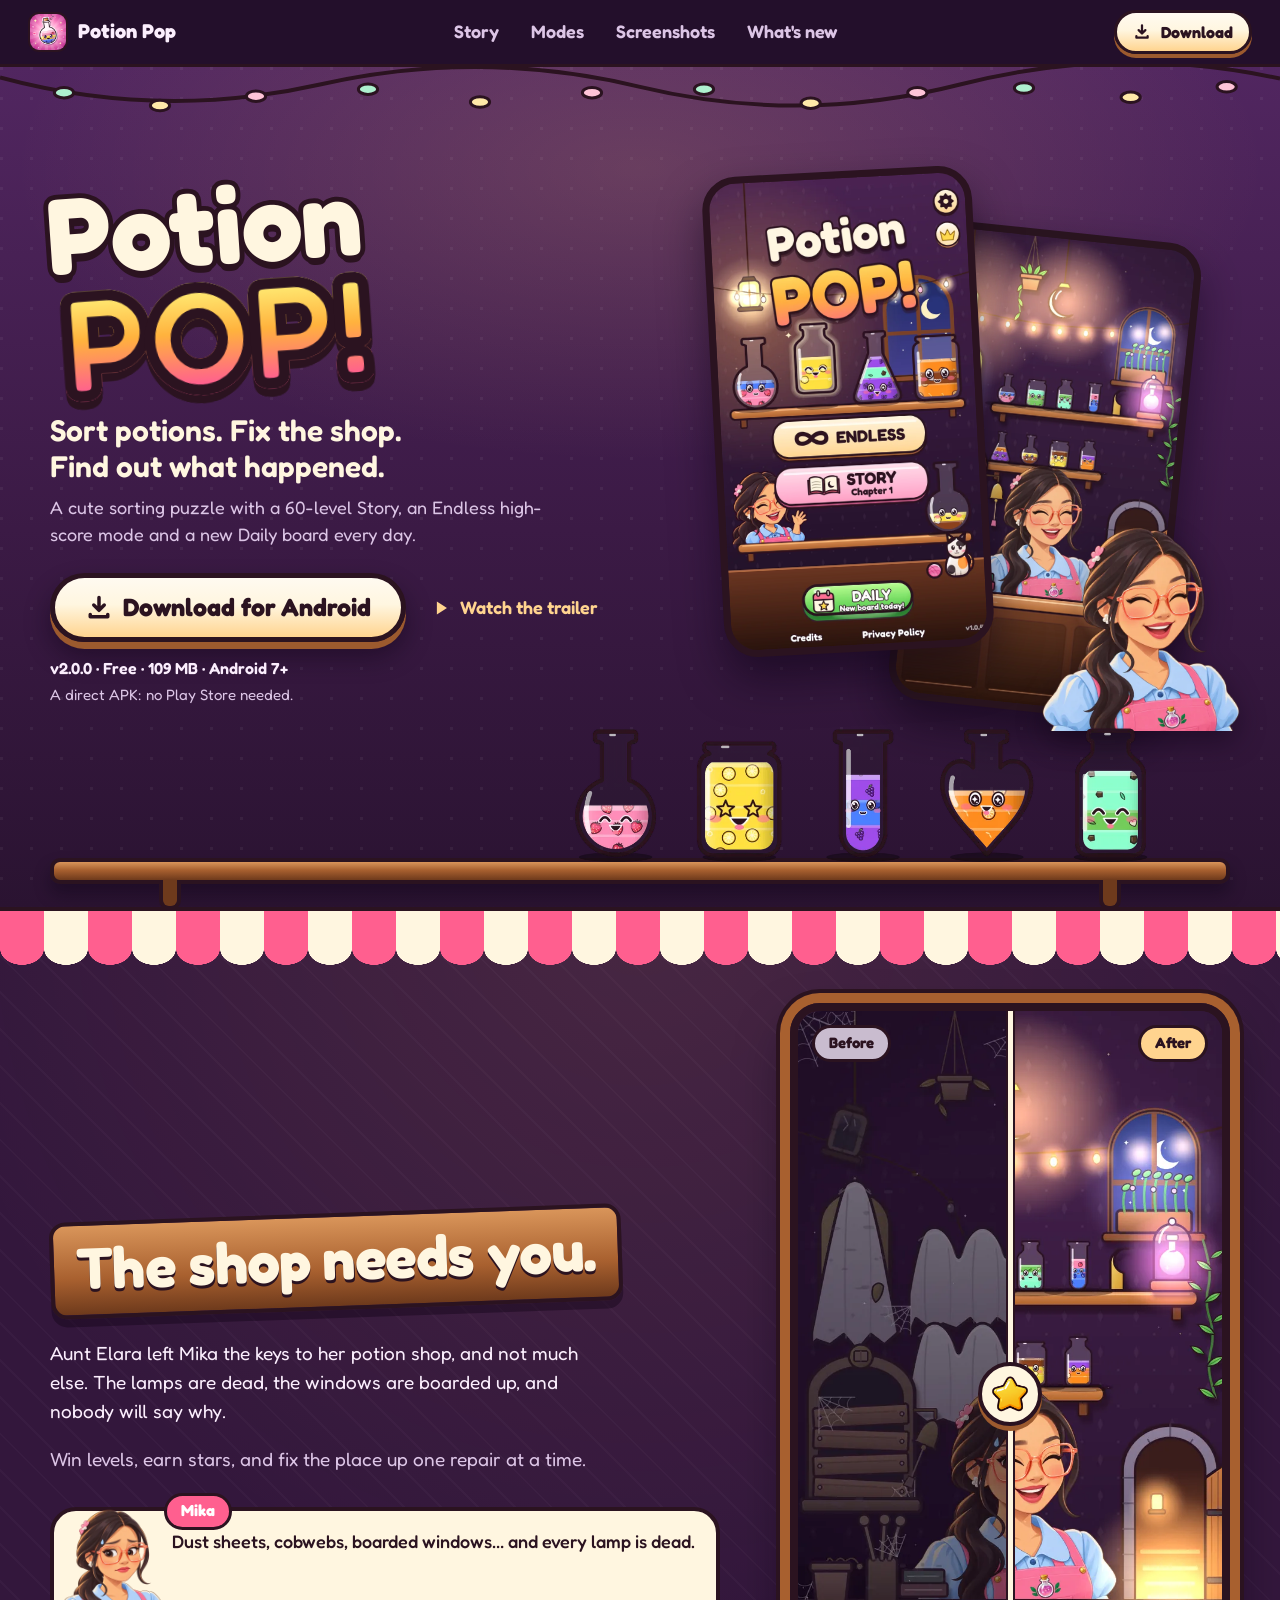
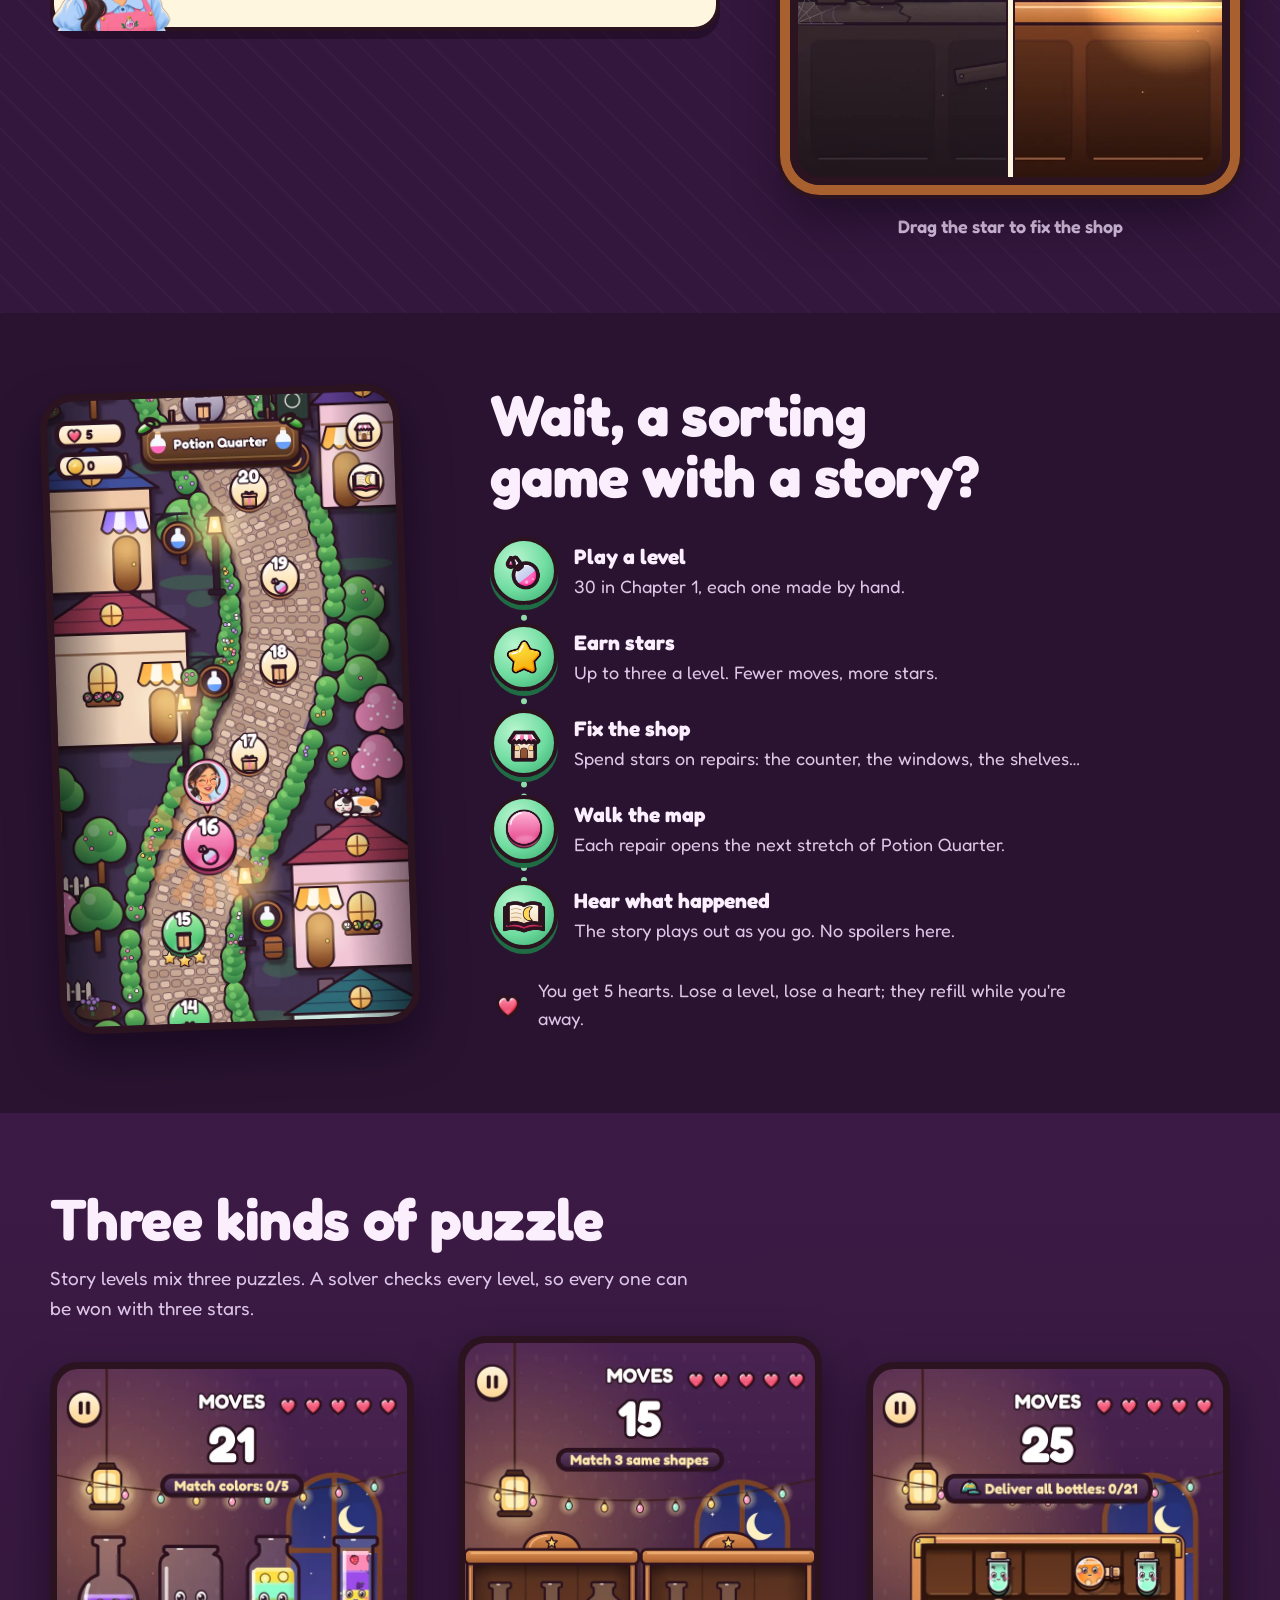
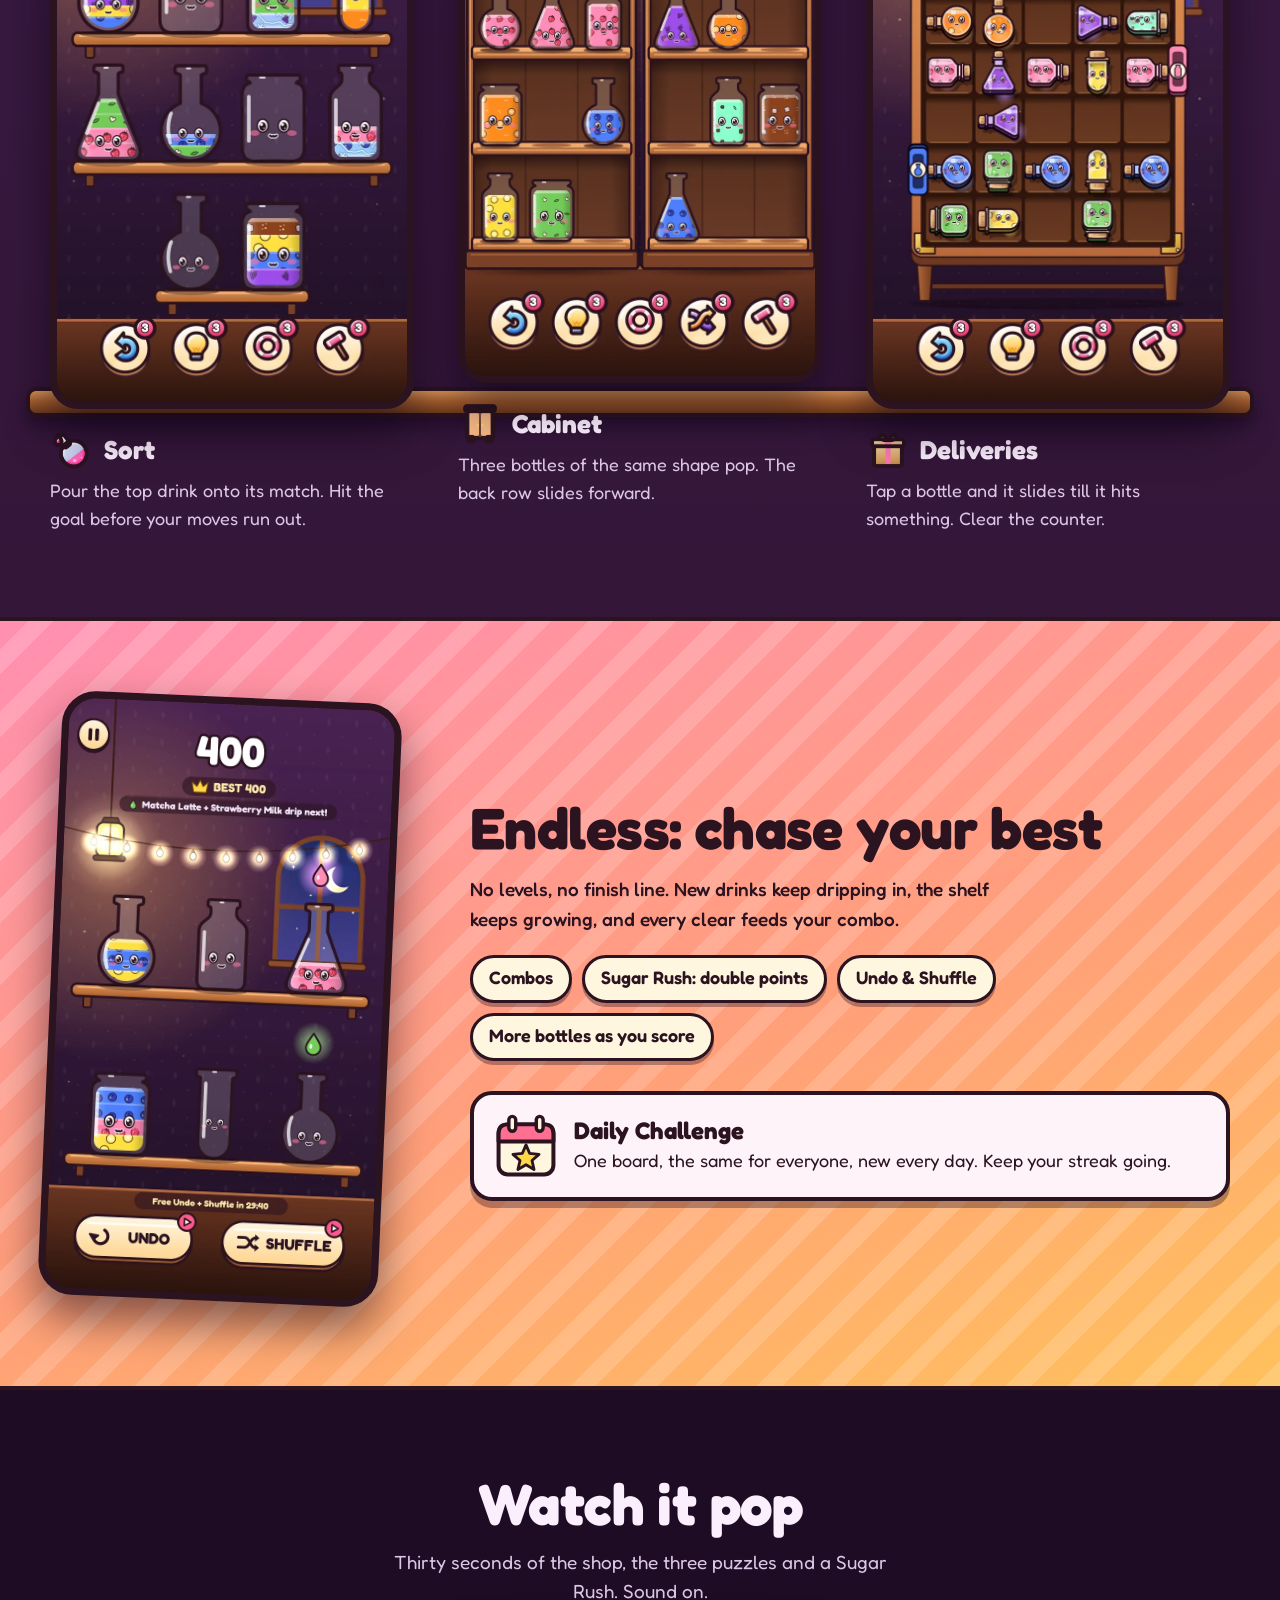
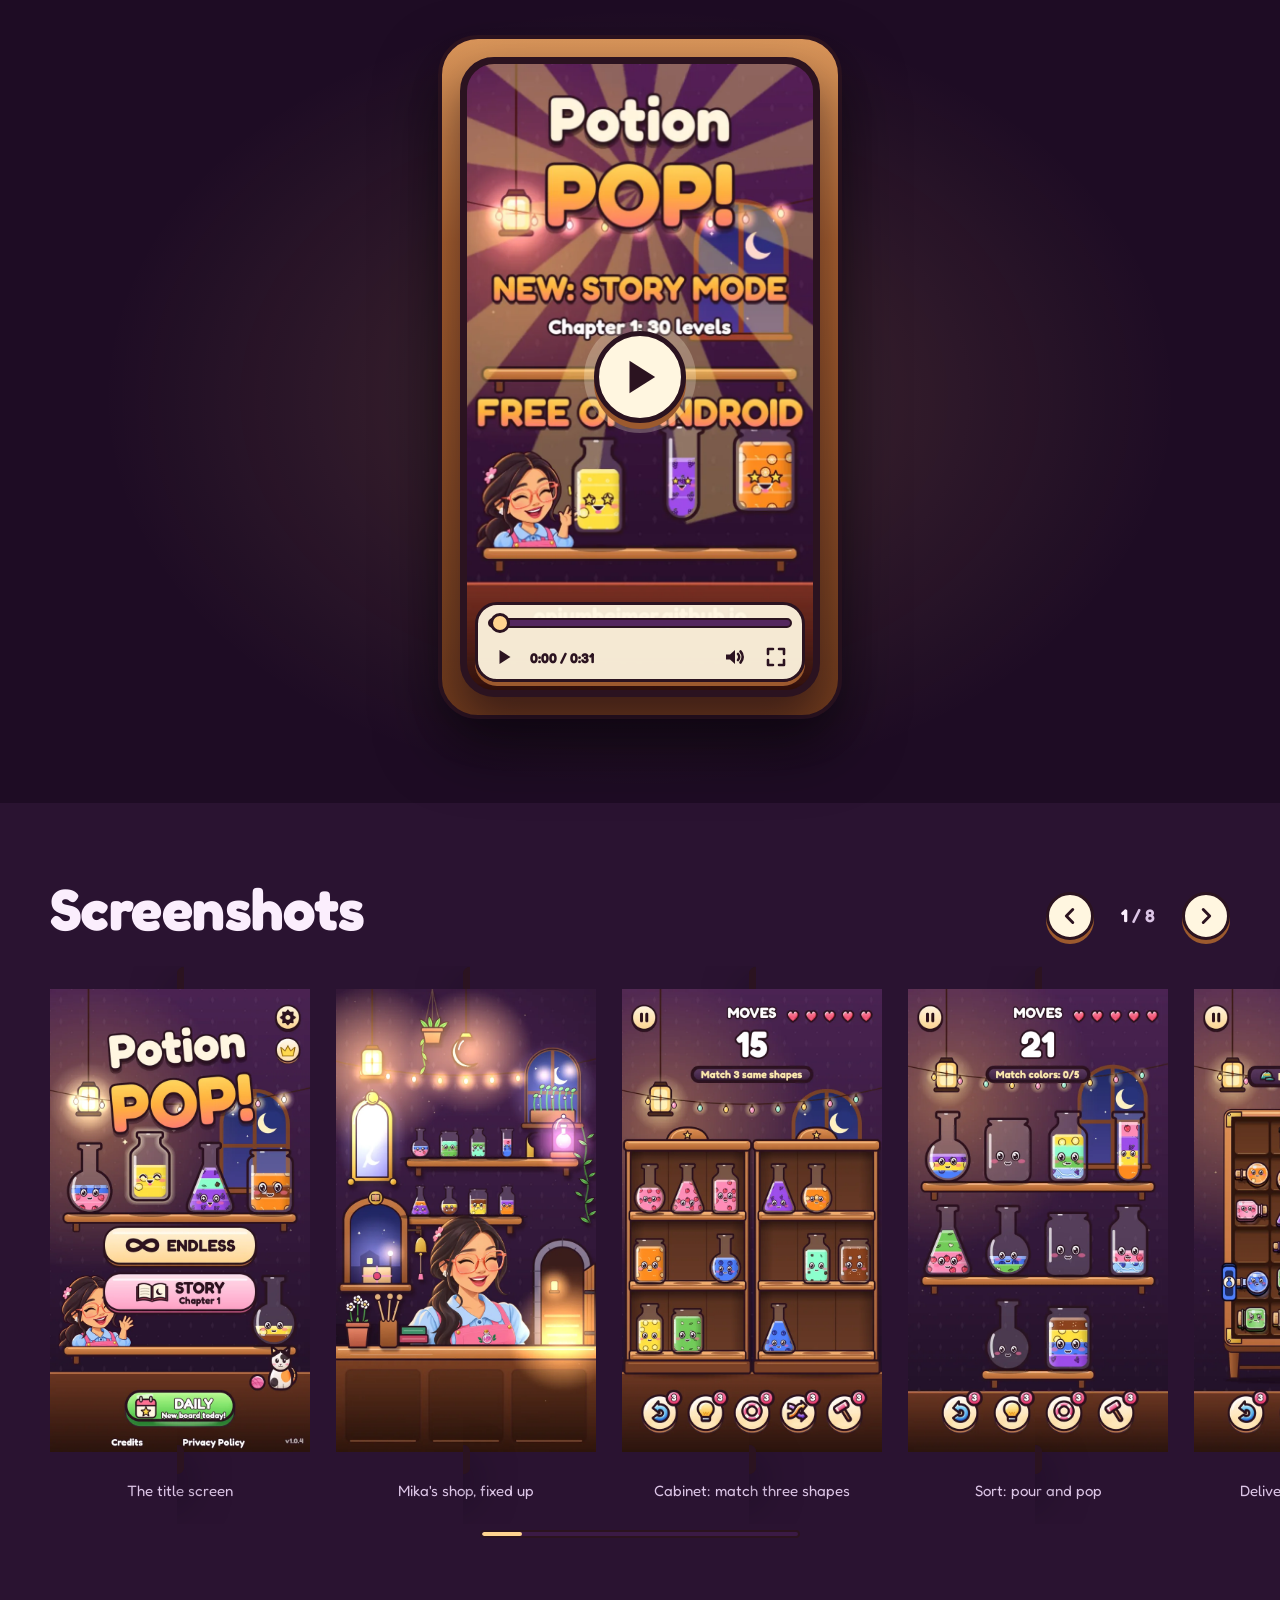
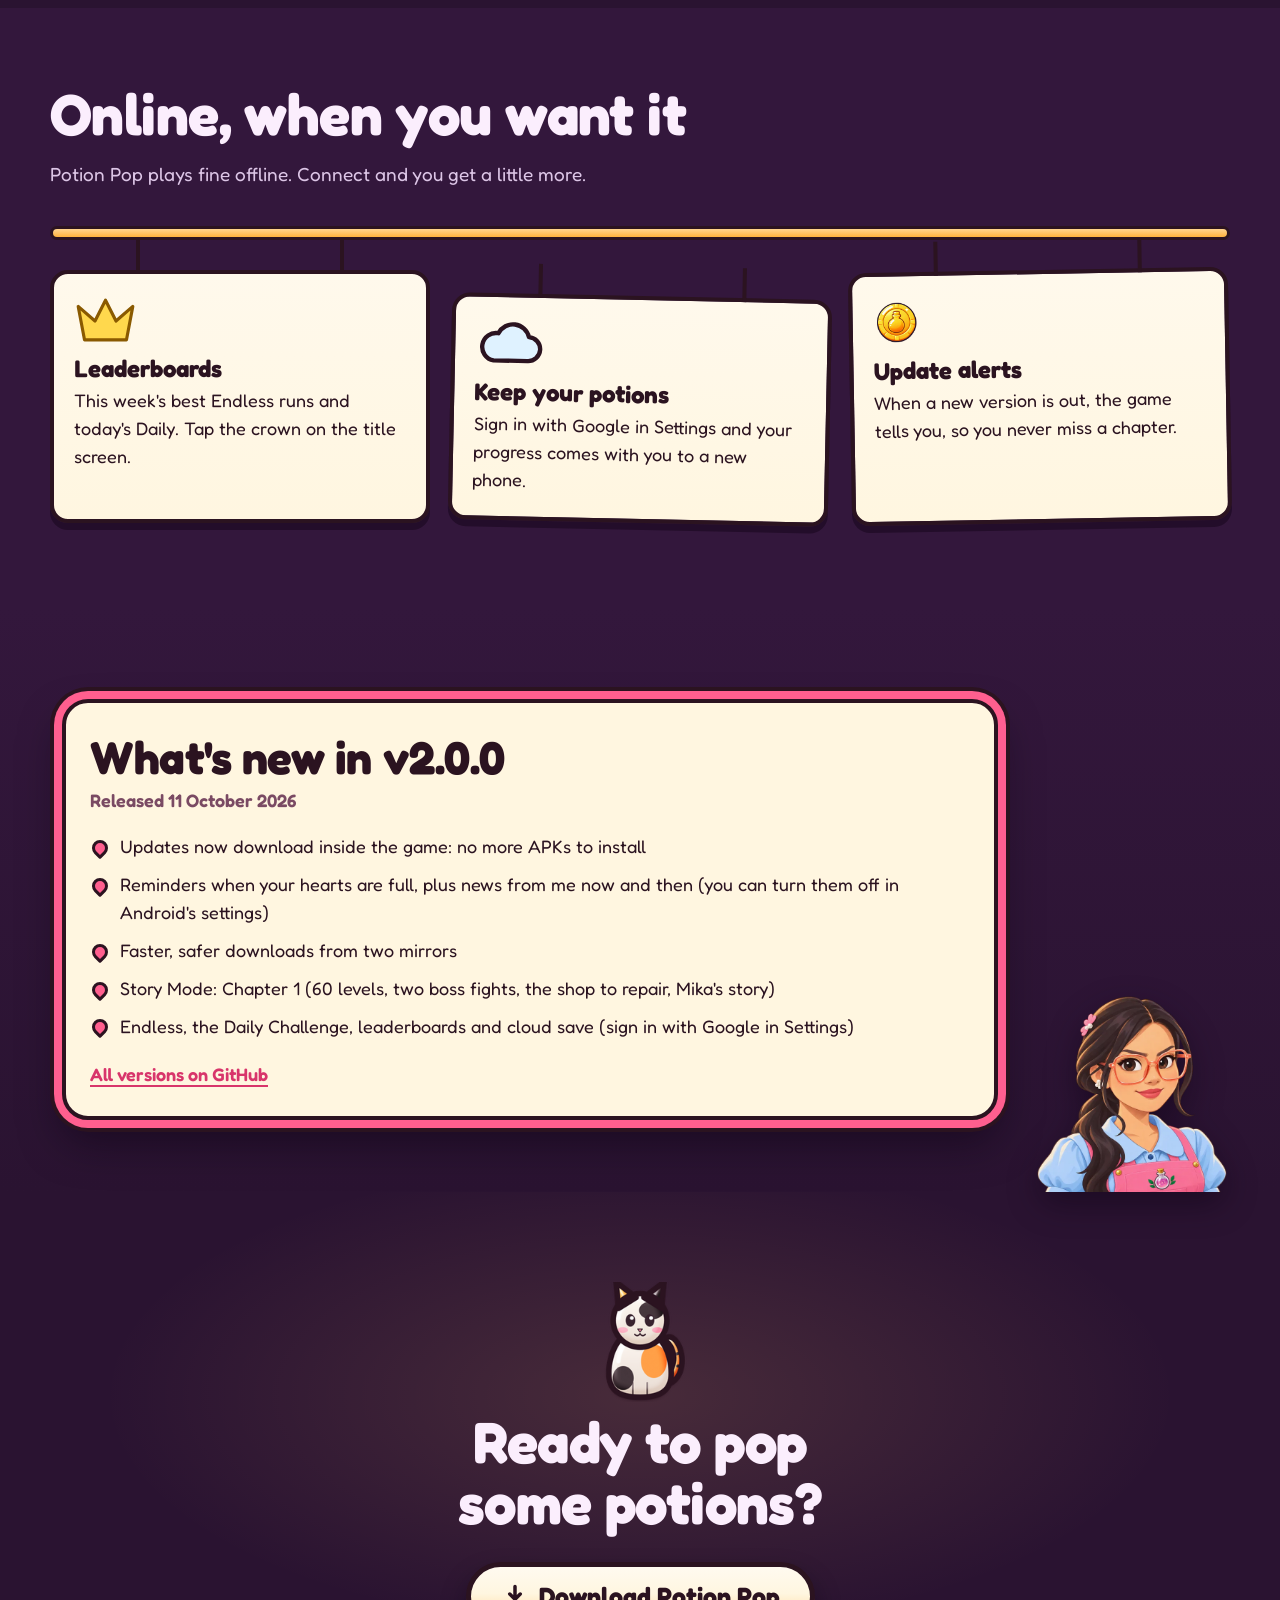
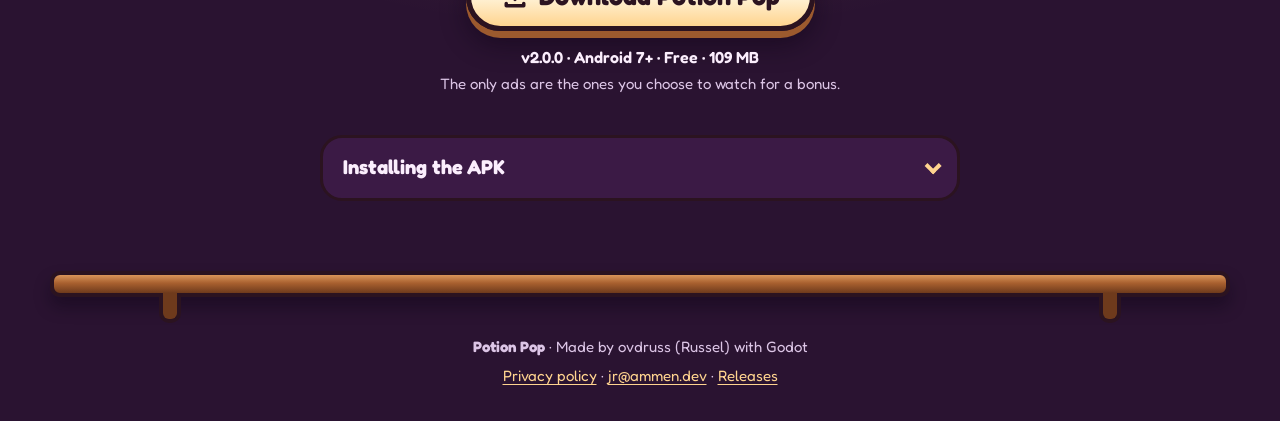
==== commit 83126dd8: "v2.0.0" ====
--- a/index.html
+++ b/index.html
@@ -23,7 +23,7 @@
 <link rel="preload" href="assets/Fredoka.ttf" as="font" type="font/ttf" crossorigin>
 <link rel="stylesheet" href="assets/css/site.css?v=187fda86">
 <script src="assets/js/site.js?v=187fda86" defer></script>
-<script type="application/ld+json">{"@context": "https://schema.org", "@type": ["VideoGame", "MobileApplication"], "name": "Potion Pop", "url": "https://opiumheimer.github.io/", "description": "A cute potion-sorting puzzle with a 60-level Story Mode, an Endless high-score mode and a Daily Challenge.", "image": "https://opiumheimer.github.io/assets/img/og.jpg", "applicationCategory": "GameApplication", "gamePlatform": "Android", "operatingSystem": "Android 7.0 or later", "genre": "Puzzle", "softwareVersion": "1.0.7", "downloadUrl": "https://github.com/opiumheimer/opiumheimer.github.io/releases/download/v1.0.7/PotionPop-v1.0.7.apk", "fileSize": "108 MB", "author": {"@type": "Person", "name": "ovdruss (Russel)"}, "offers": {"@type": "Offer", "price": "0", "priceCurrency": "USD"}}</script>
+<script type="application/ld+json">{"@context": "https://schema.org", "@type": ["VideoGame", "MobileApplication"], "name": "Potion Pop", "url": "https://opiumheimer.github.io/", "description": "A cute potion-sorting puzzle with a 60-level Story Mode, an Endless high-score mode and a Daily Challenge.", "image": "https://opiumheimer.github.io/assets/img/og.jpg", "applicationCategory": "GameApplication", "gamePlatform": "Android", "operatingSystem": "Android 7.0 or later", "genre": "Puzzle", "softwareVersion": "2.0.0", "downloadUrl": "https://github.com/opiumheimer/opiumheimer.github.io/releases/download/v2.0.0/PotionPop-v2.0.0.apk", "fileSize": "109 MB", "author": {"@type": "Person", "name": "ovdruss (Russel)"}, "offers": {"@type": "Offer", "price": "0", "priceCurrency": "USD"}}</script>
 </head>
 <body>
 <a class="skip" href="#main">Skip to content</a>
@@ -38,7 +38,7 @@
       <li><a href="#new">What's new</a></li>
     </ul>
   </nav>
-  <a class="btn btn-sm" href="https://github.com/opiumheimer/opiumheimer.github.io/releases/download/v1.0.7/PotionPop-v1.0.7.apk" data-apk>
+  <a class="btn btn-sm" href="https://github.com/opiumheimer/opiumheimer.github.io/releases/download/v2.0.0/PotionPop-v2.0.0.apk" data-apk>
     <svg aria-hidden="true" viewBox="0 0 24 24"><path d="M12 3v11m0 0-4.5-4.5M12 14l4.5-4.5M4.5 17.5v2h15v-2"/></svg>Download
   </a>
 </header>
@@ -62,14 +62,14 @@
     <p class="hero-line">Sort potions. Fix the shop.<br>Find out what happened.</p>
     <p class="hero-sub">A cute sorting puzzle with a 60-level Story, an Endless high-score mode and a new Daily board every day.</p>
     <div class="cta-row">
-      <a class="btn btn-big" href="https://github.com/opiumheimer/opiumheimer.github.io/releases/download/v1.0.7/PotionPop-v1.0.7.apk" data-apk>
+      <a class="btn btn-big" href="https://github.com/opiumheimer/opiumheimer.github.io/releases/download/v2.0.0/PotionPop-v2.0.0.apk" data-apk>
         <svg aria-hidden="true" viewBox="0 0 24 24"><path d="M12 3v11m0 0-4.5-4.5M12 14l4.5-4.5M4.5 17.5v2h15v-2"/></svg>Download for Android
       </a>
       <a class="link-play" href="#trailer">
         <svg aria-hidden="true" viewBox="0 0 24 24"><path d="M7.5 5v14l11-7z"/></svg>Watch the trailer
       </a>
     </div>
-    <p class="meta"><span data-version>v1.0.7</span> · Free · <span data-size>108 MB</span> · Android 7+</p>
+    <p class="meta"><span data-version>v2.0.0</span> · Free · <span data-size>109 MB</span> · Android 7+</p>
     <p class="meta-note">A direct APK: no Play Store needed.</p>
   </div>
 
@@ -266,14 +266,14 @@
 <section class="news" id="new" aria-labelledby="new-h">
   <div class="wrap news-grid">
     <article class="label">
-      <h2 id="new-h">What's new in <span data-version>v1.0.7</span></h2>
+      <h2 id="new-h">What's new in <span data-version>v2.0.0</span></h2>
       <p class="date" data-date>Released 11 October 2026</p>
       <ul class="notes" data-notes>
+        <li>Updates now download inside the game: no more APKs to install</li>
+        <li>Reminders when your hearts are full, plus news from me now and then (you can turn them off in Android&#x27;s settings)</li>
+        <li>Faster, safer downloads from two mirrors</li>
         <li>Story Mode: Chapter 1 (60 levels, two boss fights, the shop to repair, Mika&#x27;s story)</li>
-        <li>The Daily Challenge: the same board for everyone, every day</li>
-        <li>Leaderboards: this week&#x27;s best Endless runs and today&#x27;s Daily</li>
-        <li>Cloud save: sign in with Google in Settings to keep it when you change phones</li>
-        <li>The game tells you when a new version is out</li>
+        <li>Endless, the Daily Challenge, leaderboards and cloud save (sign in with Google in Settings)</li>
       </ul>
       <a class="text-link" href="https://github.com/opiumheimer/opiumheimer.github.io/releases">All versions on GitHub</a>
     </article>
@@ -285,10 +285,10 @@
   <div class="wrap get-inner">
     <img class="get-cat" src="assets/ui/cat_sit.png" width="240" height="300" loading="lazy" alt="The shop's calico cat, sitting.">
     <h2 id="get-h">Ready to pop some potions?</h2>
-    <a class="btn btn-big" href="https://github.com/opiumheimer/opiumheimer.github.io/releases/download/v1.0.7/PotionPop-v1.0.7.apk" data-apk>
+    <a class="btn btn-big" href="https://github.com/opiumheimer/opiumheimer.github.io/releases/download/v2.0.0/PotionPop-v2.0.0.apk" data-apk>
       <svg aria-hidden="true" viewBox="0 0 24 24"><path d="M12 3v11m0 0-4.5-4.5M12 14l4.5-4.5M4.5 17.5v2h15v-2"/></svg>Download Potion Pop
     </a>
-    <p class="meta"><span data-version>v1.0.7</span> · Android 7+ · Free · <span data-size>108 MB</span></p>
+    <p class="meta"><span data-version>v2.0.0</span> · Android 7+ · Free · <span data-size>109 MB</span></p>
     <p class="meta-note">The only ads are the ones you choose to watch for a bonus.</p>
 
     <details class="install">
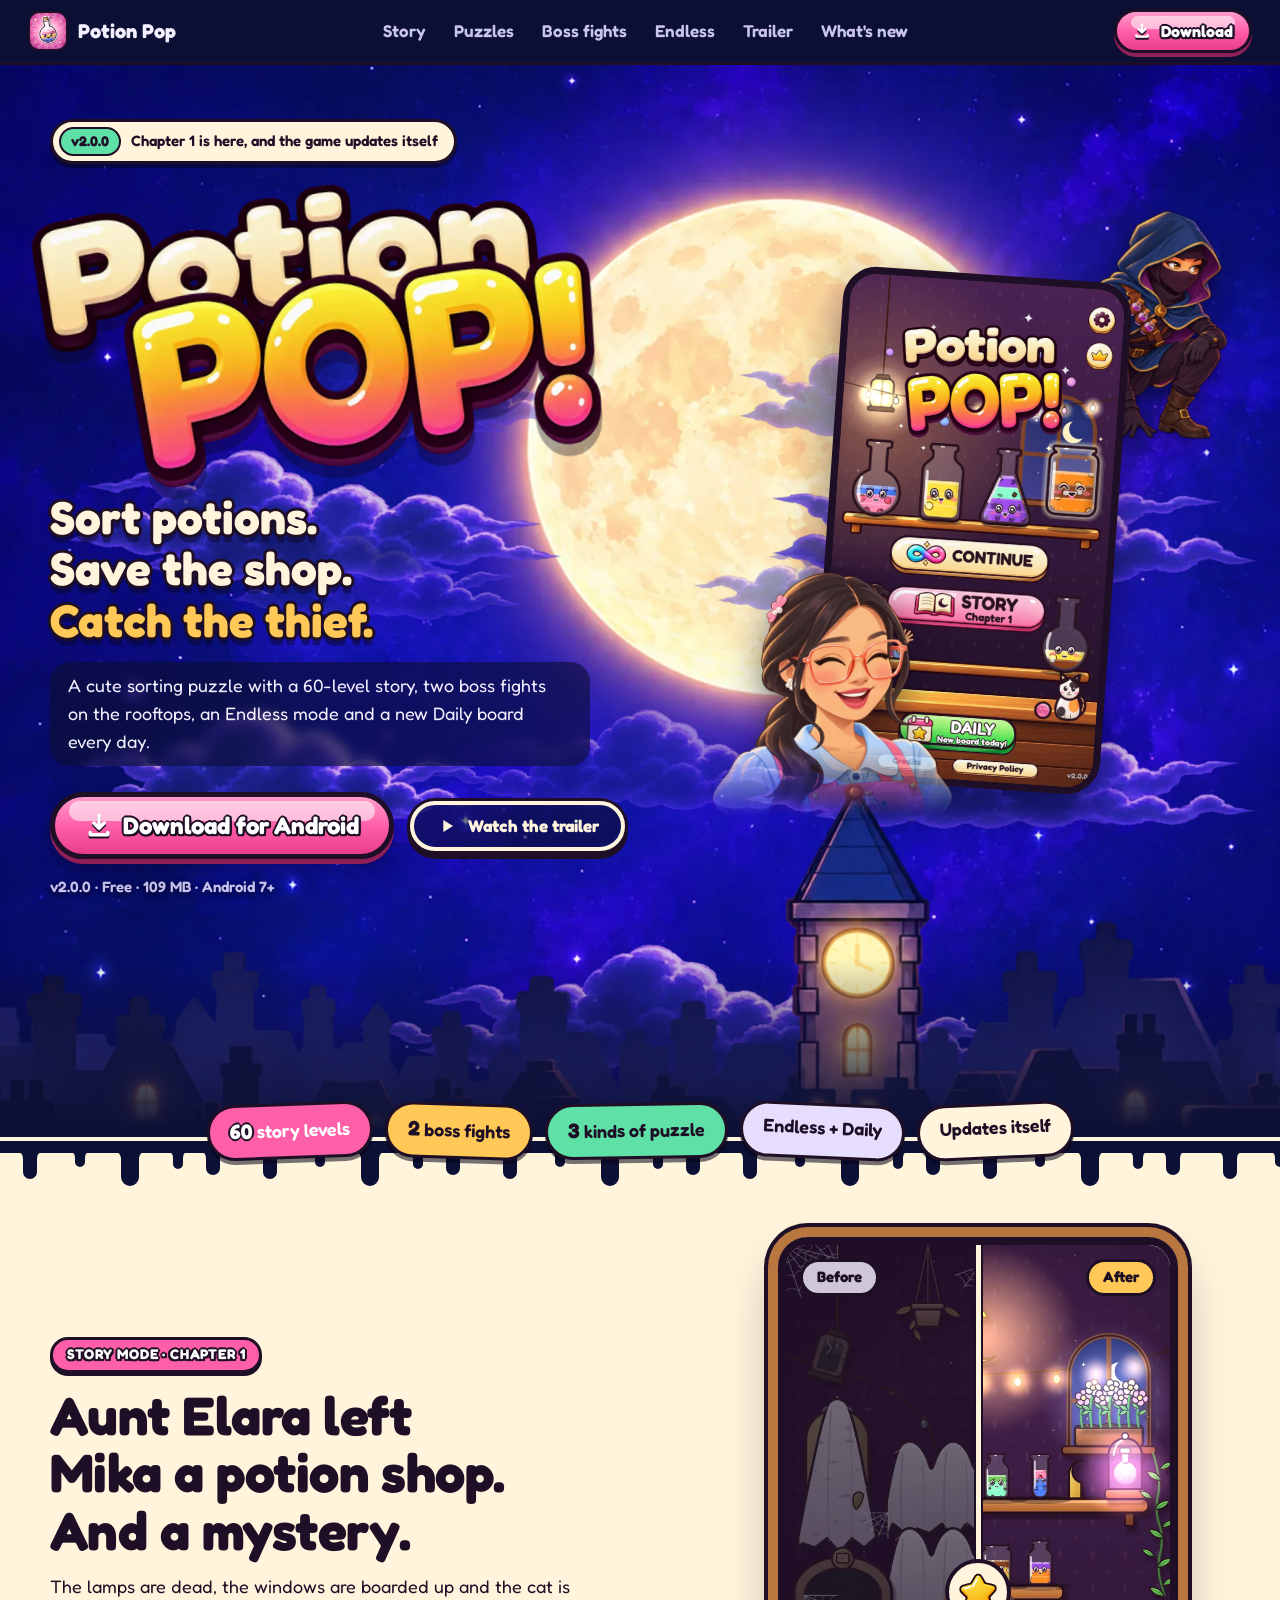
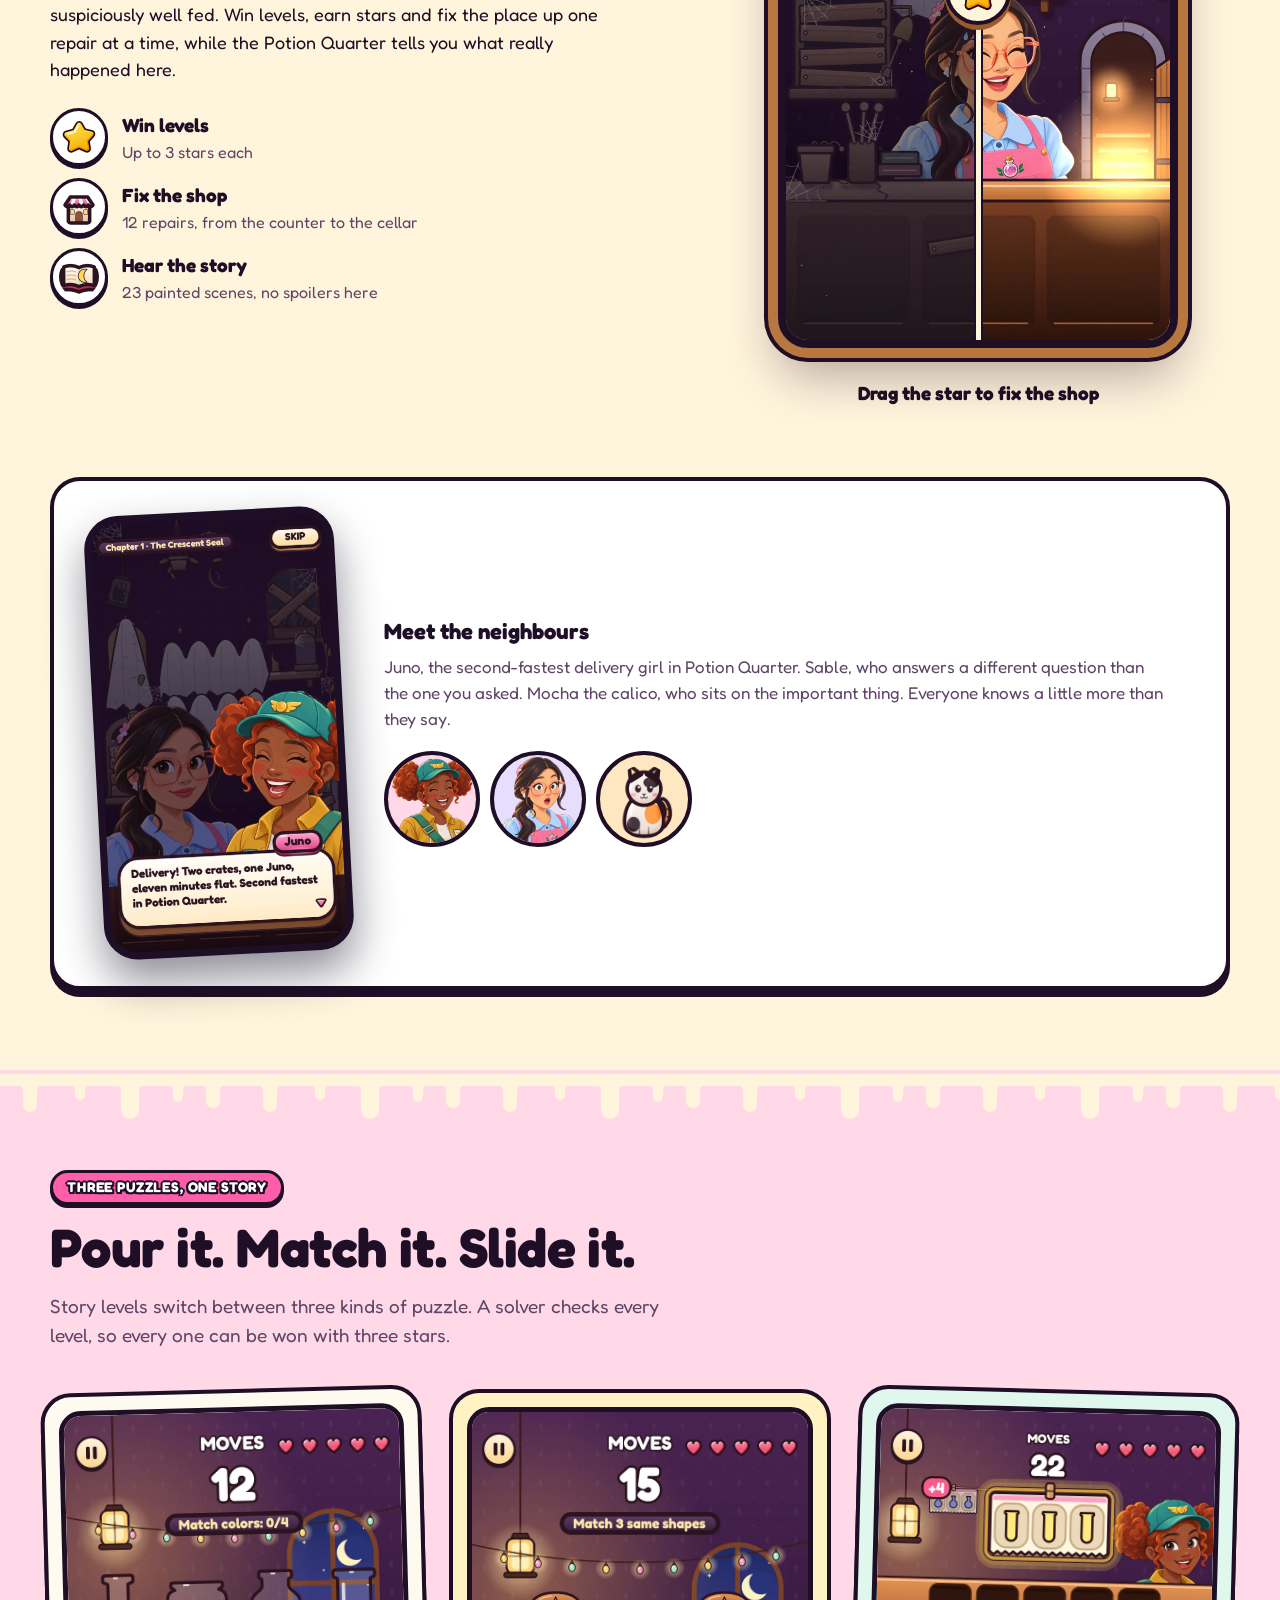
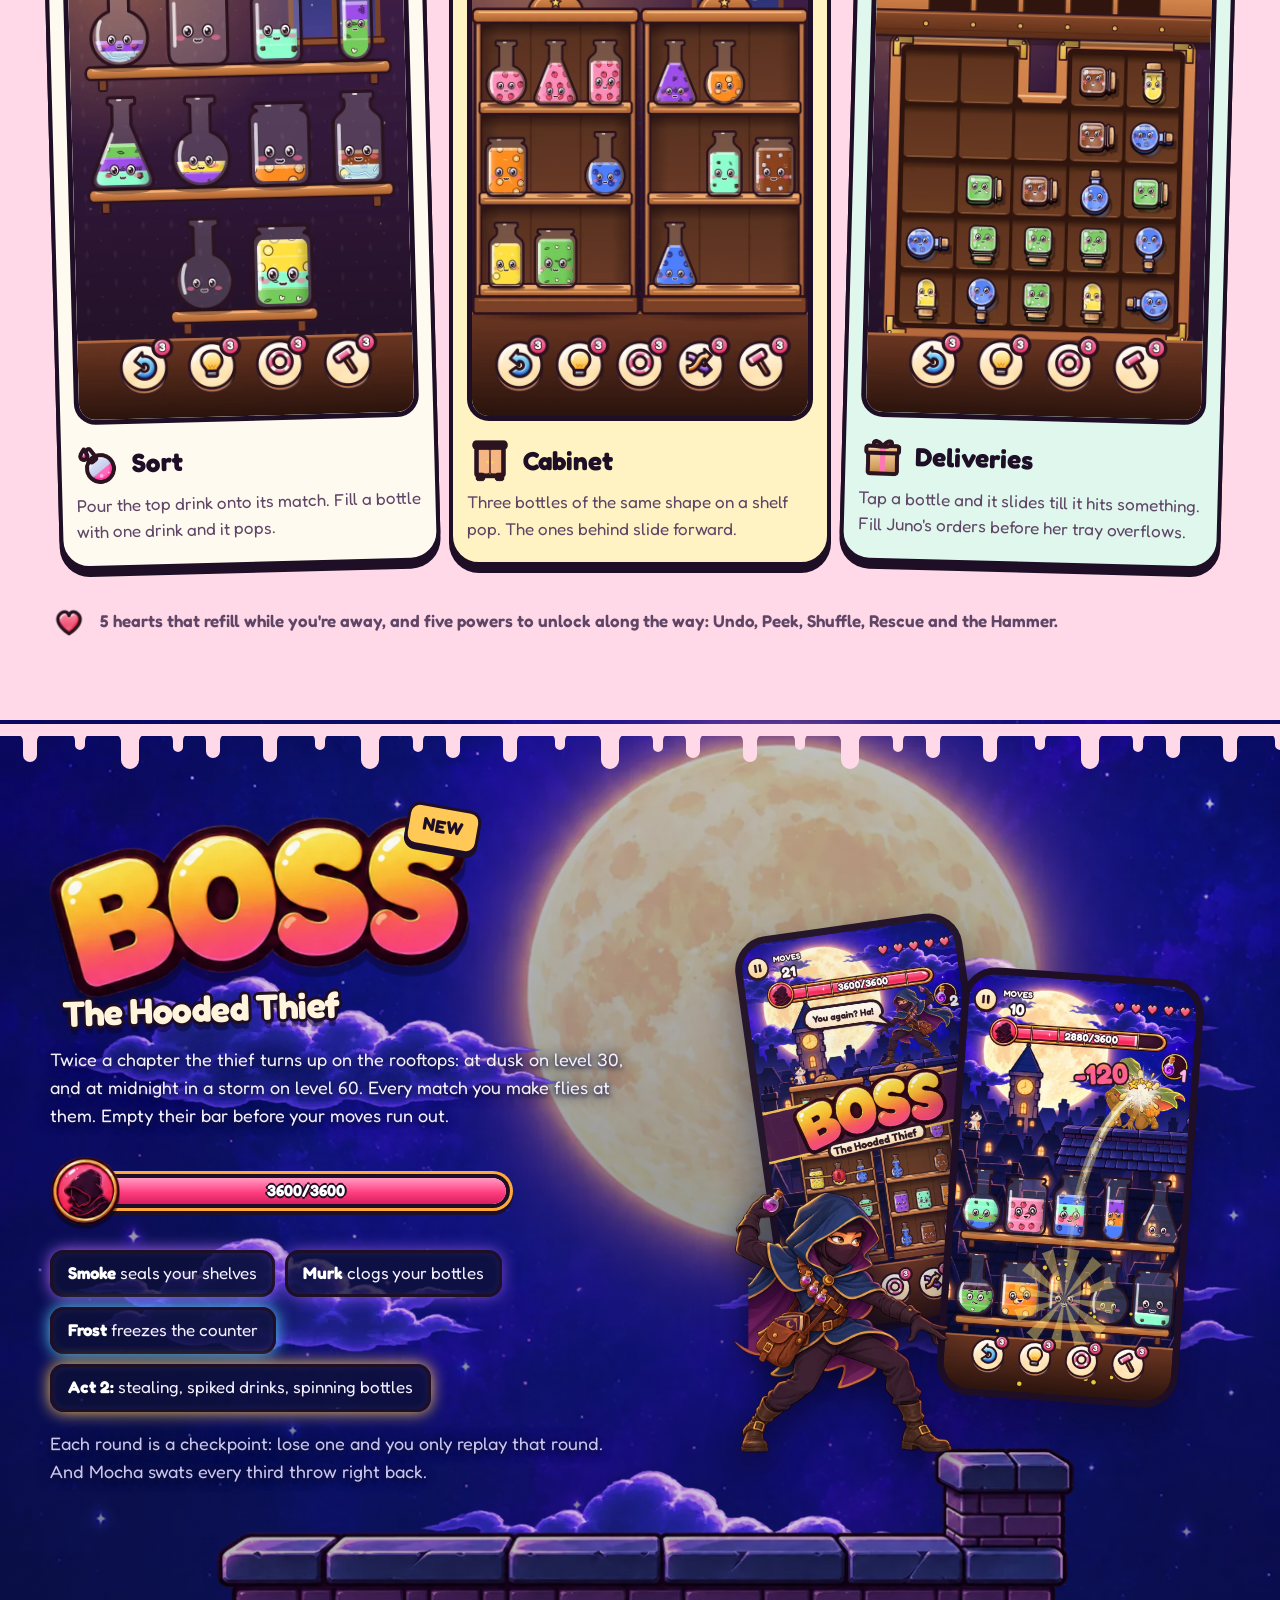
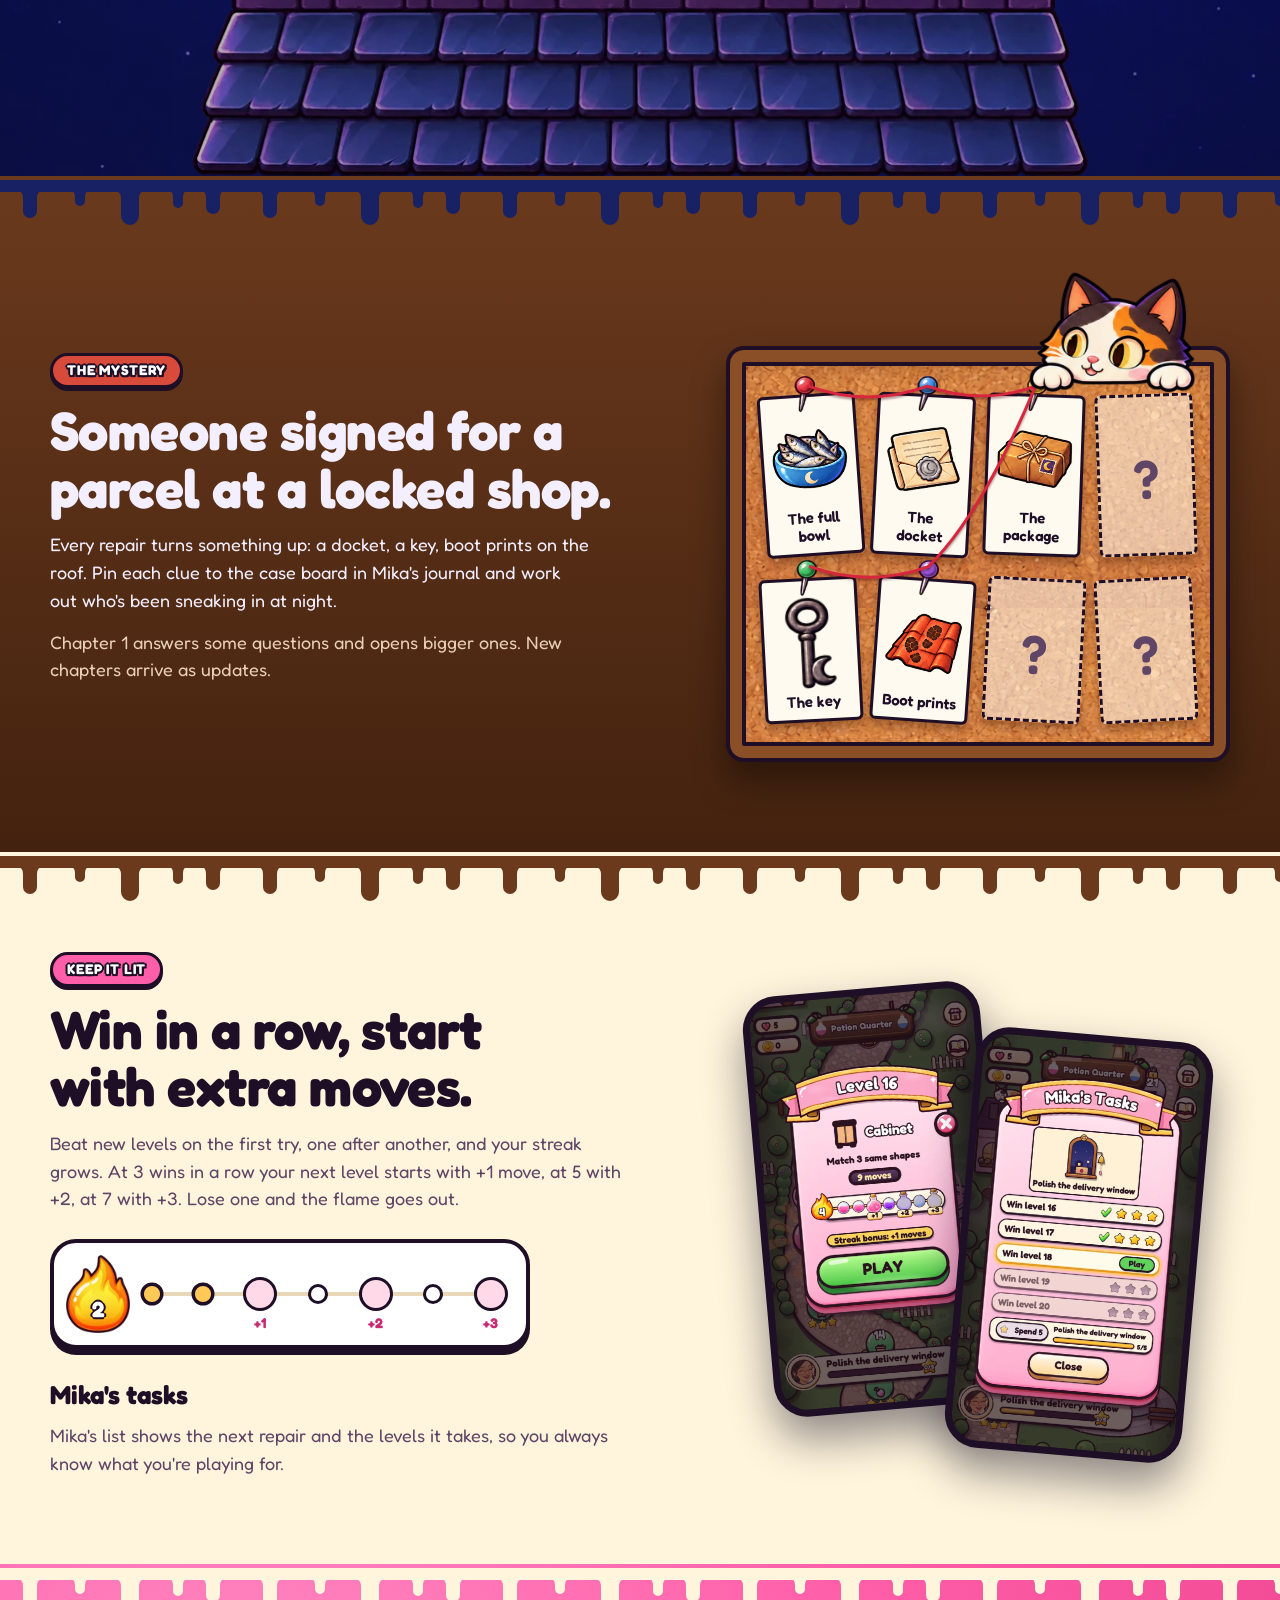
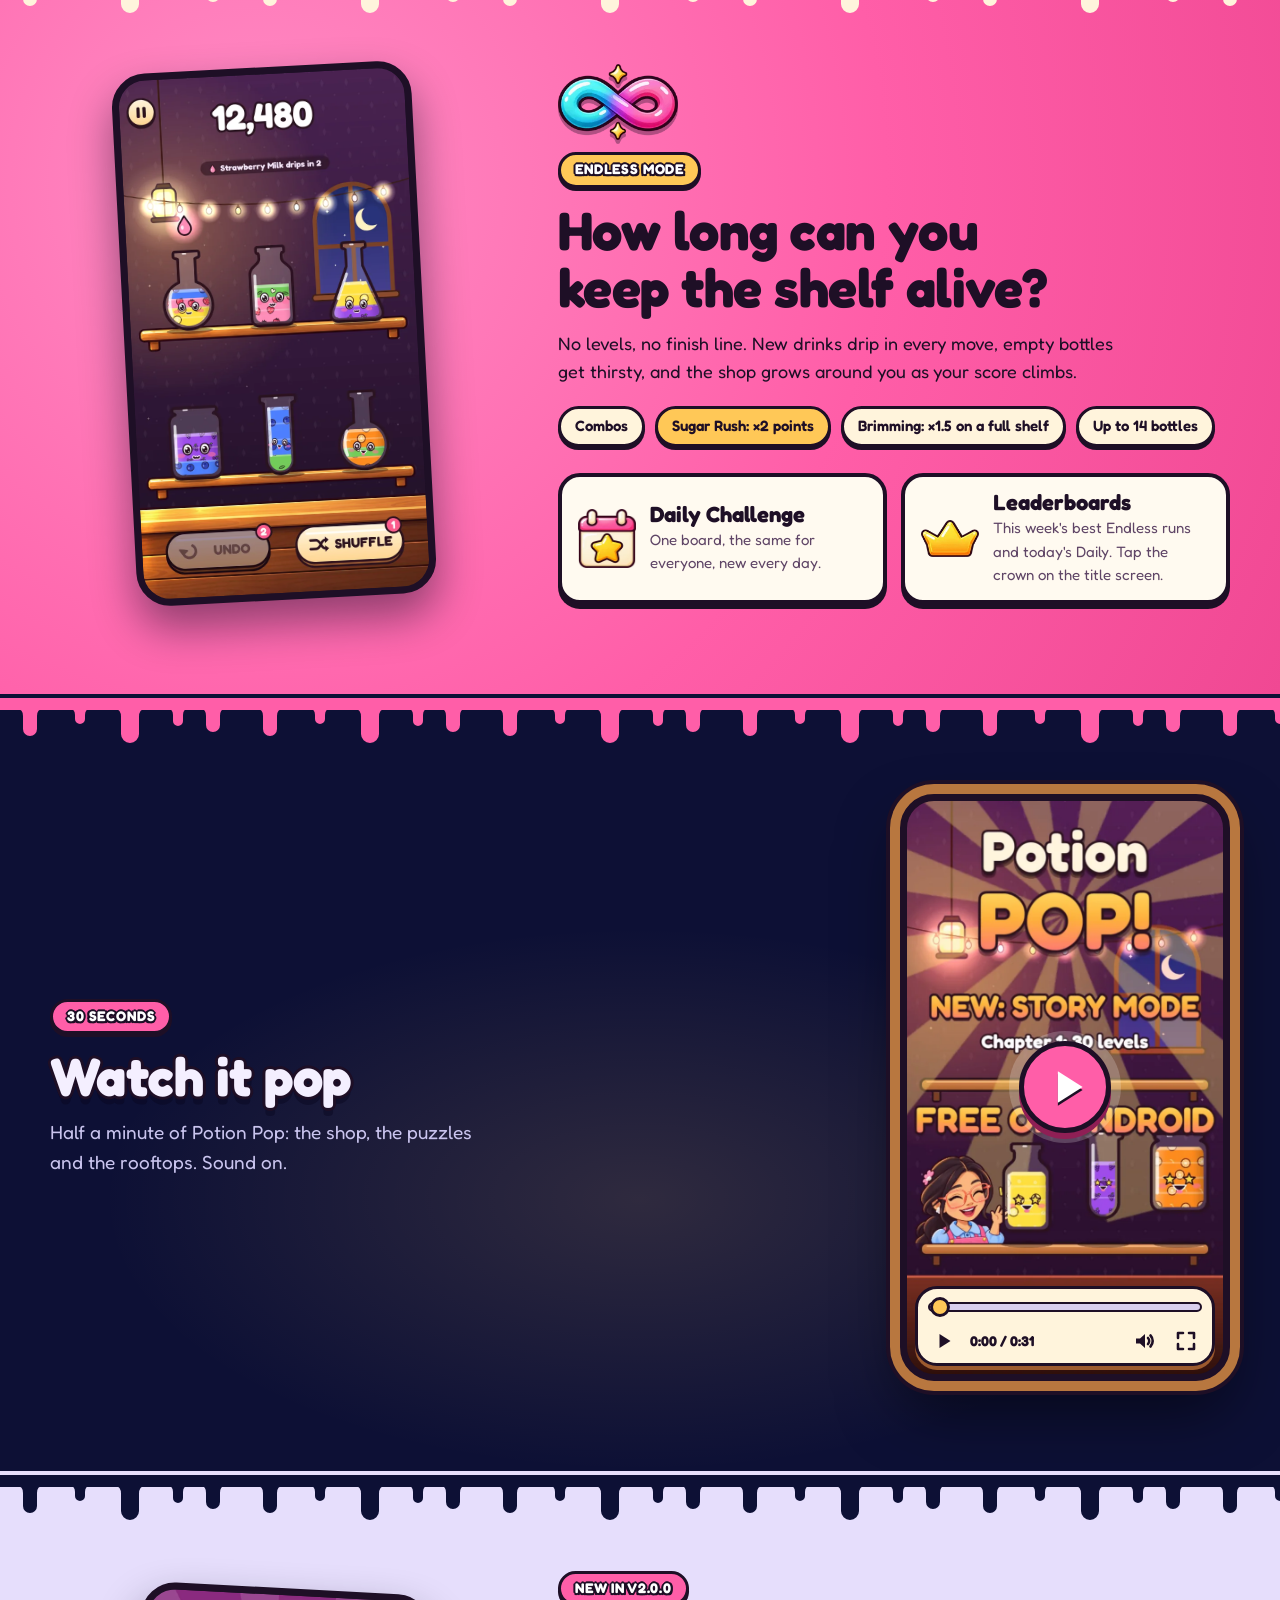
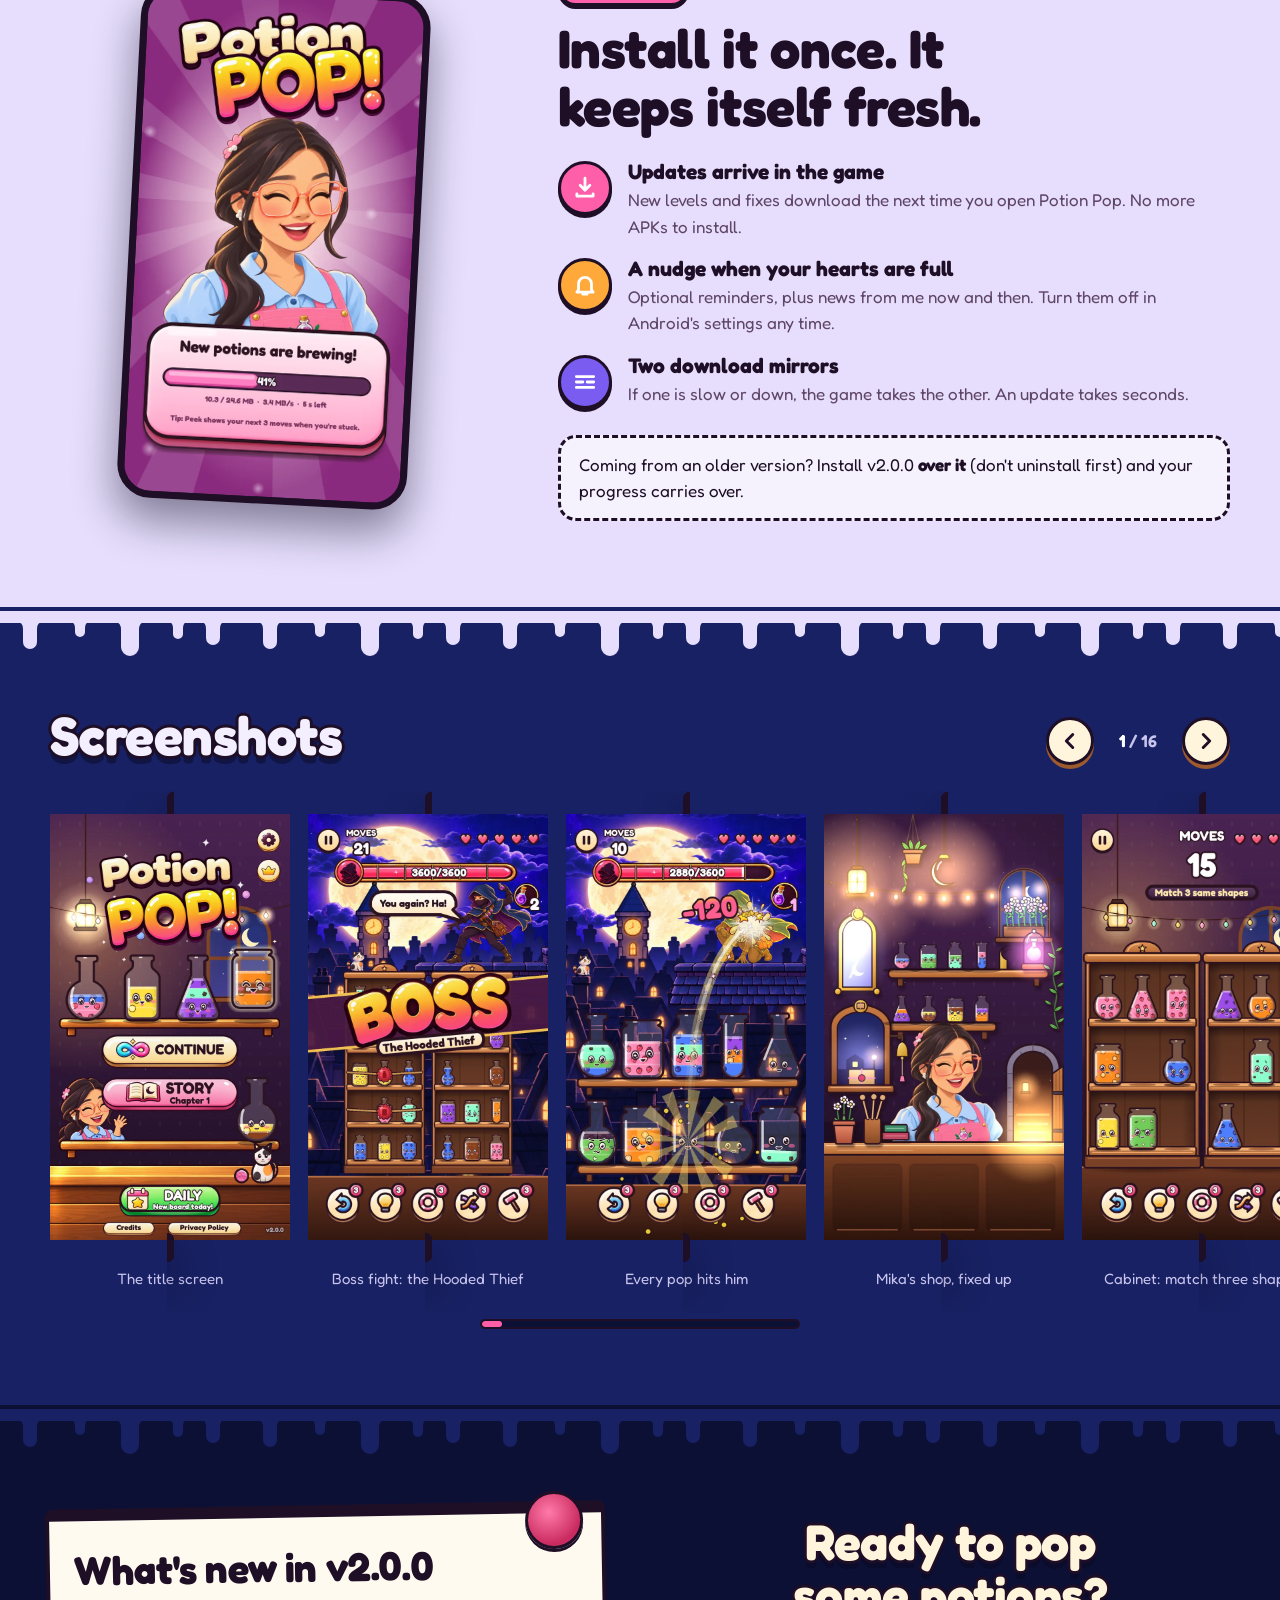
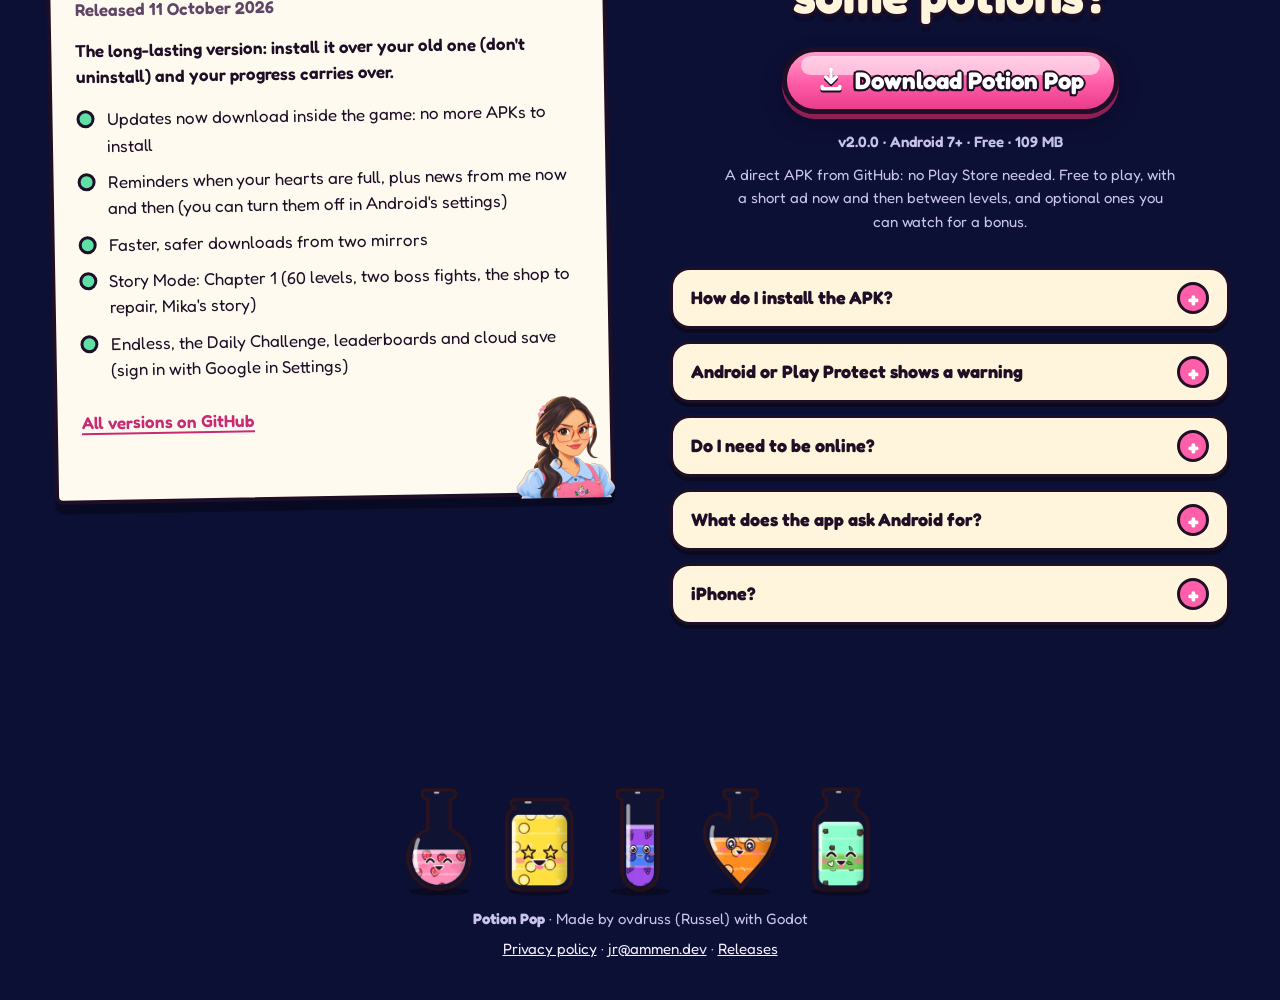
==== commit 1dafc2bb: "The v2.0.0 redesign: a night-sky hero, the boss fights, the case board, the win streak and Mika's ta" ====
--- a/index.html
+++ b/index.html
@@ -2,28 +2,30 @@
 <html lang="en">
 <head>
 <meta charset="utf-8">
-<meta name="viewport" content="width=device-width, initial-scale=1">
-<title>Potion Pop: sort potions, fix the shop · Free on Android</title>
-<meta name="description" content="A cute potion-sorting puzzle for Android. Play 30 Story levels and fix Mika's potion shop, chase high scores in Endless, and try a new Daily board every day. Free APK.">
+<meta name="viewport" content="width=device-width, initial-scale=1, viewport-fit=cover">
+<title>Potion Pop: sort potions, save the shop, catch the thief · Free on Android</title>
+<meta name="description" content="A cute potion-sorting puzzle for Android. Chapter 1: 60 levels, two boss fights against the Hooded Thief and a wrecked potion shop to fix. Plus Endless, a Daily Challenge and leaderboards. Free APK that updates itself.">
 <link rel="canonical" href="https://opiumheimer.github.io/">
-<meta name="theme-color" content="#2a1331">
+<meta name="theme-color" content="#10123d">
 <meta property="og:type" content="website">
 <meta property="og:site_name" content="Potion Pop">
 <meta property="og:url" content="https://opiumheimer.github.io/">
-<meta property="og:title" content="Potion Pop: sort potions, fix the shop">
-<meta property="og:description" content="A cute sorting puzzle with a 60-level Story, an Endless high-score mode and a new Daily board every day. Free on Android.">
+<meta property="og:title" content="Potion Pop: sort potions, save the shop, catch the thief">
+<meta property="og:description" content="60 levels, two boss fights, a shop to fix and a thief on the rooftops. Free on Android, and it updates itself.">
 <meta property="og:image" content="https://opiumheimer.github.io/assets/img/og.jpg">
 <meta property="og:image:type" content="image/jpeg">
 <meta property="og:image:width" content="1200">
 <meta property="og:image:height" content="630">
-<meta property="og:image:alt" content="The Potion Pop logo beside the game's title screen and its potion bottles with faces.">
+<meta property="og:image:alt" content="The Potion Pop logo over a moonlit rooftop, beside the game's title screen and a boss fight against the Hooded Thief.">
 <meta name="twitter:card" content="summary_large_image">
 <link rel="icon" href="assets/icon.png">
 <link rel="apple-touch-icon" href="assets/icon.png">
 <link rel="preload" href="assets/Fredoka.ttf" as="font" type="font/ttf" crossorigin>
-<link rel="stylesheet" href="assets/css/site.css?v=187fda86">
-<script src="assets/js/site.js?v=187fda86" defer></script>
-<script type="application/ld+json">{"@context": "https://schema.org", "@type": ["VideoGame", "MobileApplication"], "name": "Potion Pop", "url": "https://opiumheimer.github.io/", "description": "A cute potion-sorting puzzle with a 60-level Story Mode, an Endless high-score mode and a Daily Challenge.", "image": "https://opiumheimer.github.io/assets/img/og.jpg", "applicationCategory": "GameApplication", "gamePlatform": "Android", "operatingSystem": "Android 7.0 or later", "genre": "Puzzle", "softwareVersion": "2.0.0", "downloadUrl": "https://github.com/opiumheimer/opiumheimer.github.io/releases/download/v2.0.0/PotionPop-v2.0.0.apk", "fileSize": "109 MB", "author": {"@type": "Person", "name": "ovdruss (Russel)"}, "offers": {"@type": "Offer", "price": "0", "priceCurrency": "USD"}}</script>
+<link rel="preload" href="assets/img/sky.webp" as="image" type="image/webp">
+<link rel="stylesheet" href="assets/css/site.css?v=5a84ce8f">
+<script>document.documentElement.classList.add("js")</script>
+<script src="assets/js/site.js?v=5a84ce8f" defer></script>
+<script type="application/ld+json">{"@context": "https://schema.org", "@type": ["VideoGame", "MobileApplication"], "name": "Potion Pop", "url": "https://opiumheimer.github.io/", "description": "A cute potion-sorting puzzle: a 60-level Story with two boss fights and a shop to fix, an Endless high-score mode and a Daily Challenge.", "image": "https://opiumheimer.github.io/assets/img/og.jpg", "applicationCategory": "GameApplication", "gamePlatform": "Android", "operatingSystem": "Android 7.0 or later", "genre": "Puzzle", "softwareVersion": "2.0.0", "downloadUrl": "https://github.com/opiumheimer/opiumheimer.github.io/releases/download/v2.0.0/PotionPop-v2.0.0.apk", "fileSize": "109 MB", "author": {"@type": "Person", "name": "ovdruss (Russel)"}, "offers": {"@type": "Offer", "price": "0", "priceCurrency": "USD"}}</script>
 </head>
 <body>
 <a class="skip" href="#main">Skip to content</a>
@@ -33,74 +35,83 @@
   <nav aria-label="Sections">
     <ul>
       <li><a href="#story">Story</a></li>
-      <li><a href="#modes">Modes</a></li>
-      <li><a href="#screens">Screenshots</a></li>
+      <li><a href="#puzzles">Puzzles</a></li>
+      <li><a href="#boss">Boss fights</a></li>
+      <li><a href="#endless">Endless</a></li>
+      <li><a href="#trailer">Trailer</a></li>
       <li><a href="#new">What's new</a></li>
     </ul>
   </nav>
-  <a class="btn btn-sm" href="https://github.com/opiumheimer/opiumheimer.github.io/releases/download/v2.0.0/PotionPop-v2.0.0.apk" data-apk>
+  <a class="btn btn-candy btn-sm" href="https://github.com/opiumheimer/opiumheimer.github.io/releases/download/v2.0.0/PotionPop-v2.0.0.apk" data-apk>
     <svg aria-hidden="true" viewBox="0 0 24 24"><path d="M12 3v11m0 0-4.5-4.5M12 14l4.5-4.5M4.5 17.5v2h15v-2"/></svg>Download
   </a>
 </header>
 
 <main id="main">
 
-<section class="hero" id="top">
-  <svg class="lights" aria-hidden="true" viewBox="0 0 1200 120" preserveAspectRatio="none">
-    <path d="M0 18 Q150 92 300 30 T600 34 T900 30 T1200 20"/>
-    <g>
-      <circle cx="60" cy="44" r="9"/><circle cx="150" cy="66" r="9"/><circle cx="240" cy="50" r="9"/>
-      <circle cx="345" cy="38" r="9"/><circle cx="450" cy="60" r="9"/><circle cx="555" cy="44" r="9"/>
-      <circle cx="660" cy="38" r="9"/><circle cx="760" cy="62" r="9"/><circle cx="860" cy="44" r="9"/>
-      <circle cx="960" cy="36" r="9"/><circle cx="1060" cy="52" r="9"/><circle cx="1150" cy="34" r="9"/>
-    </g>
-  </svg>
-  <div class="bubbles" aria-hidden="true"><i></i><i></i><i></i><i></i><i></i><i></i></div>
-
-  <div class="hero-copy">
-    <h1 class="logo"><span class="logo-potion">Potion</span><span class="logo-pop">Pop!</span></h1>
-    <p class="hero-line">Sort potions. Fix the shop.<br>Find out what happened.</p>
-    <p class="hero-sub">A cute sorting puzzle with a 60-level Story, an Endless high-score mode and a new Daily board every day.</p>
-    <div class="cta-row">
-      <a class="btn btn-big" href="https://github.com/opiumheimer/opiumheimer.github.io/releases/download/v2.0.0/PotionPop-v2.0.0.apk" data-apk>
-        <svg aria-hidden="true" viewBox="0 0 24 24"><path d="M12 3v11m0 0-4.5-4.5M12 14l4.5-4.5M4.5 17.5v2h15v-2"/></svg>Download for Android
-      </a>
-      <a class="link-play" href="#trailer">
-        <svg aria-hidden="true" viewBox="0 0 24 24"><path d="M7.5 5v14l11-7z"/></svg>Watch the trailer
-      </a>
-    </div>
-    <p class="meta"><span data-version>v2.0.0</span> · Free · <span data-size>109 MB</span> · Android 7+</p>
-    <p class="meta-note">A direct APK: no Play Store needed.</p>
-  </div>
-
-  <div class="hero-stage">
-    <div class="phone phone-back"><img src="assets/img/shop_after.webp" width="720" height="1280" alt="Mika's potion shop, fixed up: lamps lit, shelves full of bottles."></div>
-    <div class="phone phone-front"><img src="assets/img/title.webp" width="720" height="1280" alt="The Potion Pop title screen: bottles with faces on a shelf, Mika waving, and the Endless, Story and Daily buttons." fetchpriority="high"></div>
-    <img class="hero-mika" src="assets/img/mika_happy.webp" width="560" height="560" alt="">
-  </div>
-  <div class="hero-shelf" aria-hidden="true">
-    <img class="bottles" src="assets/img/bottles.webp" width="1200" height="352" alt="">
-    <div class="shelf"></div>
-  </div>
-</section>
-
-<section class="story" id="story" aria-labelledby="story-h">
-  <div class="awning" aria-hidden="true"></div>
-  <div class="wrap story-grid">
-    <div class="story-copy">
-      <h2 id="story-h" class="plank">The shop needs you.</h2>
-      <p>Aunt Elara left Mika the keys to her potion shop, and not much else. The lamps are dead, the windows are boarded up, and nobody will say why.</p>
-      <p>Win levels, earn stars, and fix the place up one repair at a time.</p>
-      <figure class="talk">
-        <img src="assets/img/mika_worried.webp" width="560" height="560" alt="Mika, looking worried.">
-        <blockquote><p>Dust sheets, cobwebs, boarded windows… and every lamp is dead.</p></blockquote>
-        <figcaption>Mika</figcaption>
-      </figure>
-    </div>
-
-    <figure class="fixer">
+<!-- 1. The hero: Potion Quarter at night -->
+<section class="hero" id="top" aria-labelledby="hero-h">
+  <div class="sky" aria-hidden="true">
+    <img class="clouds clouds-far" src="assets/img/clouds.webp" width="1440" height="900" alt="">
+    <img class="clouds clouds-near" src="assets/img/clouds.webp" width="1440" height="900" alt="">
+  </div>
+  <div class="hero-inner">
+    <div class="hero-copy">
+      <a class="eyebrow" href="#updates"><b>v<span data-version-num>2.0.0</span></b> Chapter 1 is here, and the game updates itself</a>
+      <h1 id="hero-h" class="logo">
+        <img class="logo-potion" src="assets/img/logo_potion.webp" width="640" height="183" alt="Potion">
+        <img class="logo-pop" src="assets/img/logo_pop.webp" width="600" height="255" alt="Pop!">
+      </h1>
+      <p class="hero-line">Sort potions.<br>Save the shop.<br><em>Catch the thief.</em></p>
+      <p class="hero-sub">A cute sorting puzzle with a 60-level story, two boss fights on the rooftops, an Endless mode and a new Daily board every day.</p>
+      <div class="cta-row">
+        <a class="btn btn-candy btn-big" href="https://github.com/opiumheimer/opiumheimer.github.io/releases/download/v2.0.0/PotionPop-v2.0.0.apk" data-apk>
+          <svg aria-hidden="true" viewBox="0 0 24 24"><path d="M12 3v11m0 0-4.5-4.5M12 14l4.5-4.5M4.5 17.5v2h15v-2"/></svg>Download for Android
+        </a>
+        <a class="btn btn-ghost" href="#trailer">
+          <svg aria-hidden="true" viewBox="0 0 24 24"><path class="fill" d="M8 5.5v13l10.5-6.5z"/></svg>Watch the trailer
+        </a>
+      </div>
+      <p class="meta"><span data-version>v2.0.0</span> · Free · <span data-size>109 MB</span> · Android 7+</p>
+    </div>
+
+    <div class="hero-stage" aria-hidden="true">
+      <img class="hero-thief" src="assets/img/thief_idle.webp" width="498" height="609" alt="">
+      <div class="phone phone-hero"><img src="assets/img/title.webp" width="720" height="1280" alt="" fetchpriority="high"></div>
+      <img class="hero-mika" src="assets/img/mika_happy.webp" width="560" height="560" alt="">
+    </div>
+  </div>
+  <div class="town" aria-hidden="true">
+    <img class="town-roofs" src="assets/img/town.webp" width="1440" height="800" alt="">
+    <img class="town-glow" src="assets/img/town_glow.webp" width="1440" height="800" alt="">
+  </div>
+</section>
+
+<ul class="stickers" aria-label="At a glance">
+  <li><b>60</b> story levels</li>
+  <li><b>2</b> boss fights</li>
+  <li><b>3</b> kinds of puzzle</li>
+  <li>Endless + Daily</li>
+  <li>Updates itself</li>
+</ul>
+
+<!-- 2. The shop and the story -->
+<section class="shop drip" id="story" aria-labelledby="story-h" style="--from: var(--night-0)">
+  <div class="wrap shop-grid">
+    <div class="shop-copy reveal">
+      <p class="kicker">Story Mode · Chapter 1</p>
+      <h2 id="story-h">Aunt Elara left Mika a potion shop. And a mystery.</h2>
+      <p>The lamps are dead, the windows are boarded up and the cat is suspiciously well fed. Win levels, earn stars and fix the place up one repair at a time, while the Potion Quarter tells you what really happened here.</p>
+      <ol class="loop">
+        <li><img src="assets/ui/star.png" width="80" height="80" alt=""><span><b>Win levels</b> Up to 3 stars each</span></li>
+        <li><img src="assets/ui/icon_shop.png" width="80" height="80" alt=""><span><b>Fix the shop</b> 12 repairs, from the counter to the cellar</span></li>
+        <li><img src="assets/ui/icon_journal.png" width="80" height="80" alt=""><span><b>Hear the story</b> 23 painted scenes, no spoilers here</span></li>
+      </ol>
+    </div>
+
+    <figure class="fixer reveal">
       <div class="fixer-frame" style="--split: 50%">
-        <img class="fixer-after" src="assets/img/shop_after.webp" width="720" height="1280" loading="lazy" alt="After: the shop with its lamps lit, full shelves, flowers on the counter and Mika smiling.">
+        <img class="fixer-after" src="assets/img/shop_after.webp" width="720" height="1280" loading="lazy" alt="After: the shop with its lamps lit, full shelves and Mika smiling.">
         <img class="fixer-before" src="assets/img/shop_before.webp" width="720" height="1280" loading="lazy" alt="Before: dust sheets, boarded windows, dark lamps and a worried Mika.">
         <span class="fixer-tag fixer-tag-before" aria-hidden="true">Before</span>
         <span class="fixer-tag fixer-tag-after" aria-hidden="true">After</span>
@@ -110,122 +121,243 @@
       <figcaption>Drag the star to fix the shop</figcaption>
     </figure>
   </div>
-</section>
-
-<section class="path" aria-labelledby="path-h">
-  <div class="wrap path-grid">
-    <div class="phone phone-map"><img src="assets/img/map.webp" width="720" height="1280" loading="lazy" alt="The Chapter Map: a winding street of level stops through Potion Quarter, with Mika standing on level 16."></div>
-    <div class="path-copy">
-      <h2 id="path-h">Wait, a sorting game with a story?</h2>
-      <ol class="steps">
-        <li><span class="node"><img src="assets/ui/icon_pour.png" width="80" height="80" alt=""></span><div><b>Play a level</b><span>30 in Chapter 1, each one made by hand.</span></div></li>
-        <li><span class="node"><img src="assets/ui/star.png" width="80" height="80" alt=""></span><div><b>Earn stars</b><span>Up to three a level. Fewer moves, more stars.</span></div></li>
-        <li><span class="node"><img src="assets/ui/icon_shop.png" width="80" height="80" alt=""></span><div><b>Fix the shop</b><span>Spend stars on repairs: the counter, the windows, the shelves…</span></div></li>
-        <li><span class="node"><img src="assets/ui/node_pink.png" width="80" height="80" alt=""></span><div><b>Walk the map</b><span>Each repair opens the next stretch of Potion Quarter.</span></div></li>
-        <li><span class="node"><img src="assets/ui/icon_journal.png" width="80" height="80" alt=""></span><div><b>Hear what happened</b><span>The story plays out as you go. No spoilers here.</span></div></li>
-      </ol>
-      <p class="hearts"><img src="assets/ui/heart.png" width="40" height="40" alt="">You get 5 hearts. Lose a level, lose a heart; they refill while you're away.</p>
-    </div>
-  </div>
-</section>
-
-<section class="modes" id="modes" aria-labelledby="modes-h">
+
+  <div class="wrap talk reveal">
+    <div class="phone phone-talk"><img src="assets/img/story.webp" width="720" height="1280" loading="lazy" alt="A story scene: Mika and Juno the delivery girl in the shop, Juno saying she's the second fastest in Potion Quarter."></div>
+    <div class="talk-copy">
+      <h3>Meet the neighbours</h3>
+      <p>Juno, the second-fastest delivery girl in Potion Quarter. Sable, who answers a different question than the one you asked. Mocha the calico, who sits on the important thing. Everyone knows a little more than they say.</p>
+      <div class="cast">
+        <img src="assets/img/juno_happy.webp" width="560" height="560" loading="lazy" alt="Juno">
+        <img src="assets/img/mika_surprised.webp" width="560" height="560" loading="lazy" alt="Mika">
+        <img src="assets/ui/cat_sit.png" width="128" height="160" loading="lazy" alt="Mocha the cat">
+      </div>
+    </div>
+  </div>
+</section>
+
+<!-- 3. The three puzzles -->
+<section class="puzzles drip" id="puzzles" aria-labelledby="puzzles-h" style="--from: var(--cream)">
   <div class="wrap">
-    <h2 id="modes-h">Three kinds of puzzle</h2>
-    <p class="lead">Story levels mix three puzzles. A solver checks every level, so every one can be won with three stars.</p>
-  </div>
-  <ul class="mode-shelf">
-    <li class="mode">
-      <div class="phone"><img src="assets/img/sort.webp" width="720" height="1280" loading="lazy" alt="A Sort level: bottles of layered drinks on shelves, some layers frozen, with a moves counter."></div>
+    <p class="kicker">Three puzzles, one story</p>
+    <h2 id="puzzles-h">Pour it. Match it. Slide it.</h2>
+    <p class="lead">Story levels switch between three kinds of puzzle. A solver checks every level, so every one can be won with three stars.</p>
+  </div>
+  <ul class="wrap mode-row">
+    <li class="mode reveal">
+      <div class="phone"><img src="assets/img/sort.webp" width="720" height="1280" loading="lazy" alt="A Sort level: bottles of layered drinks on two shelves and the goal Match colors."></div>
       <h3><img src="assets/ui/icon_pour.png" width="80" height="80" alt="">Sort</h3>
-      <p>Pour the top drink onto its match. Hit the goal before your moves run out.</p>
+      <p>Pour the top drink onto its match. Fill a bottle with one drink and it pops.</p>
     </li>
-    <li class="mode">
+    <li class="mode reveal">
       <div class="phone"><img src="assets/img/cabinet.webp" width="720" height="1280" loading="lazy" alt="A Cabinet level: two wooden cabinets with bottles on their shelves and the goal Match 3 same shapes."></div>
       <h3><img src="assets/ui/icon_cabinet.png" width="80" height="80" alt="">Cabinet</h3>
-      <p>Three bottles of the same shape pop. The back row slides forward.</p>
+      <p>Three bottles of the same shape on a shelf pop. The ones behind slide forward.</p>
     </li>
-    <li class="mode">
-      <div class="phone"><img src="assets/img/deliveries.webp" width="720" height="1280" loading="lazy" alt="A Deliveries level: bottles lying on a tiled counter, pointing different ways, with a door on each side."></div>
+    <li class="mode reveal">
+      <div class="phone"><img src="assets/img/deliveries.webp" width="720" height="1280" loading="lazy" alt="A Deliveries level: bottles lying on a counter, Juno's order tickets above it and her waiting tray."></div>
       <h3><img src="assets/ui/icon_box.png" width="80" height="80" alt="">Deliveries</h3>
-      <p>Tap a bottle and it slides till it hits something. Clear the counter.</p>
+      <p>Tap a bottle and it slides till it hits something. Fill Juno's orders before her tray overflows.</p>
     </li>
   </ul>
-</section>
-
-<section class="arcade" aria-labelledby="arcade-h">
-  <div class="wrap arcade-grid">
-    <div class="phone phone-endless"><img src="assets/img/endless.webp" width="720" height="1280" loading="lazy" alt="Endless mode: two shelves of bottles, the score at the top and the next drips announced, Undo and Shuffle buttons below."></div>
-    <div class="arcade-copy">
-      <h2 id="arcade-h">Endless: chase your best</h2>
-      <p>No levels, no finish line. New drinks keep dripping in, the shelf keeps growing, and every clear feeds your combo.</p>
+  <p class="wrap powers reveal"><img src="assets/ui/heart.png" width="40" height="40" alt=""> 5 hearts that refill while you're away, and five powers to unlock along the way: Undo, Peek, Shuffle, Rescue and the Hammer.</p>
+</section>
+
+<!-- 4. Boss fights -->
+<section class="boss drip" id="boss" aria-labelledby="boss-h" style="--from: var(--blush)">
+  <div class="boss-sky" aria-hidden="true">
+    <img class="clouds clouds-near" src="assets/img/clouds.webp" width="1440" height="900" alt="" loading="lazy">
+  </div>
+  <div class="wrap boss-grid">
+    <div class="boss-copy reveal">
+      <span class="sticker-new">New</span>
+      <h2 id="boss-h"><img class="boss-word" src="assets/img/boss_word.webp" width="600" height="237" alt="Boss"><span>The Hooded Thief</span></h2>
+      <p>Twice a chapter the thief turns up on the rooftops: at dusk on level 30, and at midnight in a storm on level 60. Every match you make flies at them. Empty their bar before your moves run out.</p>
+      <div class="hp" data-hp aria-hidden="true">
+        <img class="hp-face" src="assets/img/hood.webp" width="160" height="160" alt="">
+        <div class="hp-bar"><span class="hp-lag"></span><span class="hp-fill"></span><b class="hp-num">3600/3600</b></div>
+        <span class="hp-hit"></span>
+      </div>
+      <ul class="tricks">
+        <li><b>Smoke</b> seals your shelves</li>
+        <li><b>Murk</b> clogs your bottles</li>
+        <li><b>Frost</b> freezes the counter</li>
+        <li><b>Act 2:</b> stealing, spiked drinks, spinning bottles</li>
+      </ul>
+      <p class="small">Each round is a checkpoint: lose one and you only replay that round. And Mocha swats every third throw right back.</p>
+    </div>
+    <div class="boss-stage reveal" aria-hidden="true">
+      <div class="phone phone-boss-a"><img src="assets/img/boss.webp" width="720" height="1280" loading="lazy" alt=""></div>
+      <div class="phone phone-boss-b"><img src="assets/img/boss_hit.webp" width="720" height="1280" loading="lazy" alt=""></div>
+      <img class="boss-thief" src="assets/img/thief_windup.webp" width="557" height="668" loading="lazy" alt="">
+    </div>
+  </div>
+  <img class="ridge" src="assets/img/ridge.webp" width="896" height="330" loading="lazy" alt="" aria-hidden="true">
+</section>
+
+<!-- 5. The case board -->
+<section class="case drip" aria-labelledby="case-h" style="--from: var(--night-1)">
+  <div class="wrap case-grid">
+    <div class="case-copy reveal">
+      <p class="kicker">The mystery</p>
+      <h2 id="case-h">Someone signed for a parcel at a locked shop.</h2>
+      <p>Every repair turns something up: a docket, a key, boot prints on the roof. Pin each clue to the case board in Mika's journal and work out who's been sneaking in at night.</p>
+      <p class="small">Chapter 1 answers some questions and opens bigger ones. New chapters arrive as updates.</p>
+    </div>
+    <div class="board reveal" data-board aria-label="Mika's case board: clues pinned with red string">
+      <img class="board-mocha" src="assets/img/mocha_peek.webp" width="400" height="291" loading="lazy" alt="Mocha the cat peeking over the board.">
+      <svg class="board-string" aria-hidden="true"></svg>
+      <ul class="clues">
+        <li class="clue" style="--r: -4deg" data-pin="0"><img class="pin" src="assets/img/pin_0.webp" width="60" height="100" alt=""><img src="assets/img/clue_full_bowl.webp" width="300" height="239" loading="lazy" alt=""><span>The full bowl</span></li>
+        <li class="clue" style="--r: 3deg" data-pin="1"><img class="pin" src="assets/img/pin_1.webp" width="60" height="100" alt=""><img src="assets/img/clue_docket.webp" width="300" height="272" loading="lazy" alt=""><span>The docket</span></li>
+        <li class="clue" style="--r: 2deg" data-pin="2"><img class="pin" src="assets/img/pin_2.webp" width="60" height="100" alt=""><img src="assets/img/clue_package.webp" width="300" height="228" loading="lazy" alt=""><span>The package</span></li>
+        <li class="clue clue-unknown" style="--r: -2deg"><span>?</span></li>
+        <li class="clue" style="--r: -3deg" data-pin="4"><img class="pin" src="assets/img/pin_3.webp" width="60" height="100" alt=""><img src="assets/img/clue_key.webp" width="200" height="371" loading="lazy" alt=""><span>The key</span></li>
+        <li class="clue" style="--r: 4deg" data-pin="3"><img class="pin" src="assets/img/pin_4.webp" width="60" height="100" alt=""><img src="assets/img/clue_boot_prints.webp" width="300" height="239" loading="lazy" alt=""><span>Boot prints</span></li>
+        <li class="clue clue-unknown" style="--r: 3deg"><span>?</span></li>
+        <li class="clue clue-unknown" style="--r: -3deg"><span>?</span></li>
+      </ul>
+    </div>
+  </div>
+</section>
+
+<!-- 6. The streak and Mika's tasks -->
+<section class="streak drip" aria-labelledby="streak-h" style="--from: var(--wood)">
+  <div class="wrap streak-grid">
+    <div class="streak-copy reveal">
+      <p class="kicker">Keep it lit</p>
+      <h2 id="streak-h">Win in a row, start with extra moves.</h2>
+      <p>Beat new levels on the first try, one after another, and your streak grows. At 3 wins in a row your next level starts with +1 move, at 5 with +2, at 7 with +3. Lose one and the flame goes out.</p>
+      <div class="streak-row" data-streak aria-hidden="true">
+        <span class="flame"><img src="assets/img/flame.webp" width="160" height="193" alt=""><b>0</b></span>
+        <ol>
+          <li></li><li></li><li class="key" data-bonus="+1"></li><li></li><li class="key" data-bonus="+2"></li><li></li><li class="key" data-bonus="+3"></li>
+        </ol>
+      </div>
+      <h3>Mika's tasks</h3>
+      <p>Mika's list shows the next repair and the levels it takes, so you always know what you're playing for.</p>
+    </div>
+    <div class="streak-stage reveal">
+      <div class="phone phone-preview"><img src="assets/img/preview.webp" width="720" height="1280" loading="lazy" alt="Level 16's preview on the map: a streak of 4, Streak bonus: +1 moves, and the Play button."></div>
+      <div class="phone phone-tasks"><img src="assets/img/tasks.webp" width="720" height="1280" loading="lazy" alt="Mika's Tasks: the delivery window to polish, levels 16 to 20 with their stars, and Spend 5 stars."></div>
+    </div>
+  </div>
+</section>
+
+<!-- 7. Endless + Daily -->
+<section class="endless drip" id="endless" aria-labelledby="endless-h" style="--from: var(--cream)">
+  <div class="wrap endless-grid">
+    <div class="phone phone-endless reveal"><img src="assets/img/endless.webp" width="720" height="1280" loading="lazy" alt="Endless mode: two shelves of bottles, the score and the next drips announced, Undo and Shuffle buttons."></div>
+    <div class="endless-copy reveal">
+      <img class="endless-icon" src="assets/img/icon_endless.webp" width="199" height="126" alt="">
+      <p class="kicker">Endless mode</p>
+      <h2 id="endless-h">How long can you keep the shelf alive?</h2>
+      <p>No levels, no finish line. New drinks drip in every move, empty bottles get thirsty, and the shop grows around you as your score climbs.</p>
       <ul class="chips">
         <li>Combos</li>
-        <li>Sugar Rush: double points</li>
-        <li>Undo &amp; Shuffle</li>
-        <li>More bottles as you score</li>
+        <li>Sugar Rush: ×2 points</li>
+        <li>Brimming: ×1.5 on a full shelf</li>
+        <li>Up to 14 bottles</li>
       </ul>
-      <div class="daily">
-        <img src="assets/ui/icon_daily.svg" width="112" height="116" alt="">
-        <div>
-          <h3>Daily Challenge</h3>
-          <p>One board, the same for everyone, new every day. Keep your streak going.</p>
+      <div class="side-cards">
+        <div class="side-card">
+          <img src="assets/img/icon_daily.webp" width="132" height="136" alt="">
+          <div><h3>Daily Challenge</h3><p>One board, the same for everyone, new every day.</p></div>
         </div>
-      </div>
-    </div>
-  </div>
-</section>
-
-<section class="theater" id="trailer" aria-labelledby="trailer-h">
+        <div class="side-card">
+          <img src="assets/img/crown.webp" width="106" height="69" alt="">
+          <div><h3>Leaderboards</h3><p>This week's best Endless runs and today's Daily. Tap the crown on the title screen.</p></div>
+        </div>
+      </div>
+    </div>
+  </div>
+</section>
+
+<!-- 8. The trailer -->
+<section class="theater drip" id="trailer" aria-labelledby="trailer-h" style="--from: var(--candy)">
   <div class="wrap theater-grid">
-    <div class="theater-copy">
+    <div class="theater-copy reveal">
+      <p class="kicker">30 seconds</p>
       <h2 id="trailer-h">Watch it pop</h2>
-      <p>Thirty seconds of the shop, the three puzzles and a Sugar Rush. Sound on.</p>
-    </div>
-    <div class="case">
-      <div class="phone phone-video player" data-player>
-        <video src="assets/trailer.mp4" poster="assets/img/trailer_poster.webp" width="1080" height="1920" preload="none" playsinline controls aria-label="Potion Pop trailer"></video>
-        <button class="big-play" type="button" aria-label="Play the trailer" hidden>
+      <p>Half a minute of Potion Pop: the shop, the puzzles and the rooftops. Sound on.</p>
+    </div>
+    <div class="phone phone-video player reveal" data-player>
+      <video src="assets/trailer.mp4" poster="assets/img/trailer_poster.webp" width="1080" height="1920" preload="none" playsinline controls aria-label="Potion Pop trailer"></video>
+      <button class="big-play" type="button" aria-label="Play the trailer" hidden>
+        <svg class="i-play" aria-hidden="true" viewBox="0 0 24 24"><path d="M7.5 5v14l11-7z"/></svg>
+        <span class="spin" aria-hidden="true"></span>
+      </button>
+      <div class="bar" hidden>
+        <button class="pbtn" type="button" data-act="play" aria-label="Play">
           <svg class="i-play" aria-hidden="true" viewBox="0 0 24 24"><path d="M7.5 5v14l11-7z"/></svg>
-          <span class="spin" aria-hidden="true"></span>
+          <svg class="i-pause" aria-hidden="true" viewBox="0 0 24 24"><path d="M7 5h3.5v14H7zM13.5 5H17v14h-3.5z"/></svg>
         </button>
-        <div class="bar" hidden>
-          <button class="pbtn" type="button" data-act="play" aria-label="Play">
-            <svg class="i-play" aria-hidden="true" viewBox="0 0 24 24"><path d="M7.5 5v14l11-7z"/></svg>
-            <svg class="i-pause" aria-hidden="true" viewBox="0 0 24 24"><path d="M7 5h3.5v14H7zM13.5 5H17v14h-3.5z"/></svg>
-          </button>
-          <input class="seek" type="range" min="0" max="1000" step="1" value="0" aria-label="Seek" style="--v: 0%">
-          <span class="time" aria-hidden="true">0:00 / 0:31</span>
-          <button class="pbtn" type="button" data-act="mute" aria-label="Mute">
-            <svg class="i-sound" aria-hidden="true" viewBox="0 0 24 24"><path d="M4 9.5h4L13 5v14l-5-4.5H4z"/><path class="w" d="M16 9a4.5 4.5 0 0 1 0 6M18.5 6.5a8 8 0 0 1 0 11"/></svg>
-            <svg class="i-muted" aria-hidden="true" viewBox="0 0 24 24"><path d="M4 9.5h4L13 5v14l-5-4.5H4z"/><path class="w" d="M16.5 9.5l5 5m0-5-5 5"/></svg>
-          </button>
-          <button class="pbtn" type="button" data-act="full" aria-label="Full screen">
-            <svg aria-hidden="true" viewBox="0 0 24 24"><path class="w" d="M4 9V4h5M15 4h5v5M20 15v5h-5M9 20H4v-5"/></svg>
-          </button>
-        </div>
-      </div>
-    </div>
-  </div>
-</section>
-
-<section class="gallery" id="screens" aria-labelledby="screens-h">
+        <input class="seek" type="range" min="0" max="1000" step="1" value="0" aria-label="Seek" style="--v: 0%">
+        <span class="time" aria-hidden="true">0:00 / 0:31</span>
+        <button class="pbtn" type="button" data-act="mute" aria-label="Mute">
+          <svg class="i-sound" aria-hidden="true" viewBox="0 0 24 24"><path d="M4 9.5h4L13 5v14l-5-4.5H4z"/><path class="w" d="M16 9a4.5 4.5 0 0 1 0 6M18.5 6.5a8 8 0 0 1 0 11"/></svg>
+          <svg class="i-muted" aria-hidden="true" viewBox="0 0 24 24"><path d="M4 9.5h4L13 5v14l-5-4.5H4z"/><path class="w" d="M16.5 9.5l5 5m0-5-5 5"/></svg>
+        </button>
+        <button class="pbtn" type="button" data-act="full" aria-label="Full screen">
+          <svg aria-hidden="true" viewBox="0 0 24 24"><path class="w" d="M4 9V4h5M15 4h5v5M20 15v5h-5M9 20H4v-5"/></svg>
+        </button>
+      </div>
+    </div>
+  </div>
+</section>
+
+<!-- 9. v2.0.0: it updates itself -->
+<section class="updates drip" id="updates" aria-labelledby="updates-h" style="--from: var(--night-0)">
+  <div class="wrap updates-grid">
+    <div class="phone phone-update reveal"><img src="assets/img/update.webp" width="720" height="1280" loading="lazy" alt="The in-game update screen: the logo, Mika smiling and a card reading New potions are brewing, with a download bar at 41 percent."></div>
+    <div class="updates-copy reveal">
+      <p class="kicker">New in v2.0.0</p>
+      <h2 id="updates-h">Install it once. It keeps itself fresh.</h2>
+      <ul class="perks">
+        <li>
+          <svg aria-hidden="true" viewBox="0 0 24 24"><path d="M12 3v11m0 0-4.5-4.5M12 14l4.5-4.5M4.5 17.5v2h15v-2"/></svg>
+          <div><h3>Updates arrive in the game</h3><p>New levels and fixes download the next time you open Potion Pop. No more APKs to install.</p></div>
+        </li>
+        <li>
+          <svg aria-hidden="true" viewBox="0 0 24 24"><path d="M6 16.5V11a6 6 0 0 1 12 0v5.5l1.5 2h-15zM10 20.5h4"/></svg>
+          <div><h3>A nudge when your hearts are full</h3><p>Optional reminders, plus news from me now and then. Turn them off in Android's settings any time.</p></div>
+        </li>
+        <li>
+          <svg aria-hidden="true" viewBox="0 0 24 24"><path d="M4 12h6M14 12h6M4 7h16M4 17h16"/></svg>
+          <div><h3>Two download mirrors</h3><p>If one is slow or down, the game takes the other. An update takes seconds.</p></div>
+        </li>
+      </ul>
+      <p class="note">Coming from an older version? Install v2.0.0 <b>over it</b> (don't uninstall first) and your progress carries over.</p>
+    </div>
+  </div>
+</section>
+
+<!-- 10. Screenshots -->
+<section class="gallery drip" id="screens" aria-labelledby="screens-h" style="--from: var(--lilac)">
   <div class="wrap gallery-head">
     <h2 id="screens-h">Screenshots</h2>
     <div class="gallery-nav">
       <button class="round" type="button" data-go="-1" aria-label="Previous screenshot"><svg aria-hidden="true" viewBox="0 0 24 24"><path d="M15 5l-7 7 7 7"/></svg></button>
-      <span class="count" aria-live="polite"><b data-at>1</b> / <span data-total>8</span></span>
+      <span class="count" aria-live="polite"><b data-at>1</b> / <span data-total>16</span></span>
       <button class="round" type="button" data-go="1" aria-label="Next screenshot"><svg aria-hidden="true" viewBox="0 0 24 24"><path d="M9 5l7 7-7 7"/></svg></button>
     </div>
   </div>
   <ul class="track" tabindex="0" aria-label="Screenshots (scroll sideways)">
-    <li><button class="shot" type="button" aria-label="Enlarge: The title screen"><span class="phone"><img src="assets/img/title.webp" width="720" height="1280" loading="lazy" alt="The title screen: bottles with faces on a shelf, Mika waving, and the Endless, Story and Daily buttons."></span></button><p>The title screen</p></li>
+    <li><button class="shot" type="button" aria-label="Enlarge: The title screen"><span class="phone"><img src="assets/img/title.webp" width="720" height="1280" loading="lazy" alt="The title screen: the painted Potion Pop logo, bottles with faces on a shelf, Mika waving, and the Endless, Story and Daily buttons."></span></button><p>The title screen</p></li>
+    <li><button class="shot" type="button" aria-label="Enlarge: Boss fight: the Hooded Thief"><span class="phone"><img src="assets/img/boss.webp" width="720" height="1280" loading="lazy" alt="Level 60&#x27;s boss fight: the Hooded Thief on a moonlit rooftop over two cabinets of bottles, the BOSS banner and his taunt, You again? Ha!"></span></button><p>Boss fight: the Hooded Thief</p></li>
+    <li><button class="shot" type="button" aria-label="Enlarge: Every pop hits him"><span class="phone"><img src="assets/img/boss_hit.webp" width="720" height="1280" loading="lazy" alt="A boss round of Sort: a bottle flies off the shelf and hits the thief for 120, his health bar dropping."></span></button><p>Every pop hits him</p></li>
     <li><button class="shot" type="button" aria-label="Enlarge: Mika&#x27;s shop, fixed up"><span class="phone"><img src="assets/img/shop_after.webp" width="720" height="1280" loading="lazy" alt="The potion shop fully repaired: lamps lit, shelves of bottles, flowers on the counter, Mika smiling."></span></button><p>Mika&#x27;s shop, fixed up</p></li>
     <li><button class="shot" type="button" aria-label="Enlarge: Cabinet: match three shapes"><span class="phone"><img src="assets/img/cabinet.webp" width="720" height="1280" loading="lazy" alt="A Cabinet level: two wooden cabinets of bottles with faces and the goal Match 3 same shapes."></span></button><p>Cabinet: match three shapes</p></li>
-    <li><button class="shot" type="button" aria-label="Enlarge: Sort: pour and pop"><span class="phone"><img src="assets/img/sort.webp" width="720" height="1280" loading="lazy" alt="A Sort level: layered drinks in bottles on shelves, some layers frozen, 21 moves left."></span></button><p>Sort: pour and pop</p></li>
-    <li><button class="shot" type="button" aria-label="Enlarge: Deliveries: slide them out"><span class="phone"><img src="assets/img/deliveries.webp" width="720" height="1280" loading="lazy" alt="A Deliveries level: bottles lying on a tiled counter, pointing different ways, with doors on the sides."></span></button><p>Deliveries: slide them out</p></li>
-    <li><button class="shot" type="button" aria-label="Enlarge: The Chapter Map"><span class="phone"><img src="assets/img/map.webp" width="720" height="1280" loading="lazy" alt="The Chapter Map: a winding street of level stops through Potion Quarter, Mika on level 16."></span></button><p>The Chapter Map</p></li>
-    <li><button class="shot" type="button" aria-label="Enlarge: Endless"><span class="phone"><img src="assets/img/endless.webp" width="720" height="1280" loading="lazy" alt="Endless mode: two shelves of bottles, the score, the next drips, Undo and Shuffle."></span></button><p>Endless</p></li>
+    <li><button class="shot" type="button" aria-label="Enlarge: Sort: pour and pop"><span class="phone"><img src="assets/img/sort.webp" width="720" height="1280" loading="lazy" alt="A Sort level: layered drinks in bottles on two shelves and the goal Match colors."></span></button><p>Sort: pour and pop</p></li>
+    <li><button class="shot" type="button" aria-label="Enlarge: Deliveries: fill Juno&#x27;s orders"><span class="phone"><img src="assets/img/deliveries.webp" width="720" height="1280" loading="lazy" alt="A Deliveries level: bottles lying on a counter, Juno&#x27;s order tickets on a string and her waiting tray."></span></button><p>Deliveries: fill Juno&#x27;s orders</p></li>
+    <li><button class="shot" type="button" aria-label="Enlarge: The story, in painted scenes"><span class="phone"><img src="assets/img/story.webp" width="720" height="1280" loading="lazy" alt="A story scene: Mika and Juno in the shop, Juno saying she&#x27;s the second fastest in Potion Quarter."></span></button><p>The story, in painted scenes</p></li>
+    <li><button class="shot" type="button" aria-label="Enlarge: The case board"><span class="phone"><img src="assets/img/clues.webp" width="720" height="1280" loading="lazy" alt="The journal&#x27;s case board: clue pictures pinned on cork with red string, question marks for the clues still to find, Mocha peeking over it."></span></button><p>The case board</p></li>
+    <li><button class="shot" type="button" aria-label="Enlarge: The Chapter Map"><span class="phone"><img src="assets/img/map.webp" width="720" height="1280" loading="lazy" alt="The Chapter Map: a winding street of level stops through Potion Quarter, Mika on level 16, her task card at the bottom."></span></button><p>The Chapter Map</p></li>
+    <li><button class="shot" type="button" aria-label="Enlarge: A level&#x27;s preview, with your streak"><span class="phone"><img src="assets/img/preview.webp" width="720" height="1280" loading="lazy" alt="Level 16&#x27;s preview: a Cabinet level, 9 moves, a win streak of 4 and the Streak bonus: +1 moves, and the Play button."></span></button><p>A level&#x27;s preview, with your streak</p></li>
+    <li><button class="shot" type="button" aria-label="Enlarge: Level complete: the streak grows"><span class="phone"><img src="assets/img/streak.webp" width="720" height="1280" loading="lazy" alt="The Level Complete panel: three stars, coins, the win streak at 5 and Next level: +2 moves."></span></button><p>Level complete: the streak grows</p></li>
+    <li><button class="shot" type="button" aria-label="Enlarge: Mika&#x27;s tasks"><span class="phone"><img src="assets/img/tasks.webp" width="720" height="1280" loading="lazy" alt="Mika&#x27;s Tasks: polish the delivery window, the levels it takes with their stars, and Spend 5 stars."></span></button><p>Mika&#x27;s tasks</p></li>
+    <li><button class="shot" type="button" aria-label="Enlarge: Endless"><span class="phone"><img src="assets/img/endless.webp" width="720" height="1280" loading="lazy" alt="Endless mode: two shelves of bottles, the score at 12,480, the next drip announced, Undo and Shuffle."></span></button><p>Endless</p></li>
+    <li><button class="shot" type="button" aria-label="Enlarge: Updates download in the game"><span class="phone"><img src="assets/img/update.webp" width="720" height="1280" loading="lazy" alt="The in-game update screen: the logo, Mika smiling and New potions are brewing! with a download bar at 41 percent."></span></button><p>Updates download in the game</p></li>
     <li><button class="shot" type="button" aria-label="Enlarge: The shop, the day Mika arrives"><span class="phone"><img src="assets/img/shop_before.webp" width="720" height="1280" loading="lazy" alt="The potion shop before any repairs: dust sheets, boarded windows, dark lamps."></span></button><p>The shop, the day Mika arrives</p></li>
   </ul>
   <div class="progress" aria-hidden="true"><span></span></div>
@@ -238,36 +370,13 @@
   </dialog>
 </section>
 
-<section class="online" aria-labelledby="online-h">
-  <div class="wrap">
-    <h2 id="online-h">Online, when you want it</h2>
-    <p class="lead">Potion Pop plays fine offline. Connect and you get a little more.</p>
-  </div>
-  <div class="rod" aria-hidden="true"></div>
-  <ul class="signs">
-    <li class="sign">
-      <img src="assets/ui/crown.svg" width="60" height="46" alt="">
-      <h3>Leaderboards</h3>
-      <p>This week's best Endless runs and today's Daily. Tap the crown on the title screen.</p>
-    </li>
-    <li class="sign">
-      <svg class="cloud" aria-hidden="true" viewBox="0 0 64 44"><path d="M17 38h31a11 11 0 0 0 1-22 15 15 0 0 0-28-3A12.5 12.5 0 0 0 17 38z"/></svg>
-      <h3>Keep your potions</h3>
-      <p>Sign in with Google in Settings and your progress comes with you to a new phone.</p>
-    </li>
-    <li class="sign">
-      <img src="assets/ui/coin.png" width="60" height="60" alt="">
-      <h3>Update alerts</h3>
-      <p>When a new version is out, the game tells you, so you never miss a chapter.</p>
-    </li>
-  </ul>
-</section>
-
-<section class="news" id="new" aria-labelledby="new-h">
-  <div class="wrap news-grid">
-    <article class="label">
+<!-- 11. What's new + download -->
+<section class="get drip" id="download" aria-labelledby="new-h" style="--from: var(--night-1)">
+  <div class="wrap get-grid">
+    <article class="notes-card reveal" id="new">
       <h2 id="new-h">What's new in <span data-version>v2.0.0</span></h2>
       <p class="date" data-date>Released 11 October 2026</p>
+      <p class="notes-lead" data-lead>The long-lasting version: install it over your old one (don&#x27;t uninstall) and your progress carries over.</p>
       <ul class="notes" data-notes>
         <li>Updates now download inside the game: no more APKs to install</li>
         <li>Reminders when your hearts are full, plus news from me now and then (you can turn them off in Android&#x27;s settings)</li>
@@ -276,47 +385,65 @@
         <li>Endless, the Daily Challenge, leaderboards and cloud save (sign in with Google in Settings)</li>
       </ul>
       <a class="text-link" href="https://github.com/opiumheimer/opiumheimer.github.io/releases">All versions on GitHub</a>
+      <img class="notes-mika" src="assets/img/mika_determined.webp" width="560" height="560" loading="lazy" alt="">
     </article>
-    <img class="news-mika" src="assets/img/mika_determined.webp" width="560" height="560" loading="lazy" alt="Mika, rolling up her sleeves.">
-  </div>
-</section>
-
-<section class="get" id="download" aria-labelledby="get-h">
-  <div class="wrap get-inner">
-    <img class="get-cat" src="assets/ui/cat_sit.png" width="240" height="300" loading="lazy" alt="The shop's calico cat, sitting.">
-    <h2 id="get-h">Ready to pop some potions?</h2>
-    <a class="btn btn-big" href="https://github.com/opiumheimer/opiumheimer.github.io/releases/download/v2.0.0/PotionPop-v2.0.0.apk" data-apk>
-      <svg aria-hidden="true" viewBox="0 0 24 24"><path d="M12 3v11m0 0-4.5-4.5M12 14l4.5-4.5M4.5 17.5v2h15v-2"/></svg>Download Potion Pop
-    </a>
-    <p class="meta"><span data-version>v2.0.0</span> · Android 7+ · Free · <span data-size>109 MB</span></p>
-    <p class="meta-note">The only ads are the ones you choose to watch for a bonus.</p>
-
-    <details class="install">
-      <summary>Installing the APK</summary>
-      <ol>
-        <li>Tap <b>Download</b> on your Android phone to get <b>PotionPop.apk</b>.</li>
-        <li>Open the downloaded file.</li>
-        <li>If Android asks, allow your browser to install apps, then come back.</li>
-        <li>Follow Android's install screen and tap <b>Install</b>.</li>
-        <li>Already playing? Install the new version over the old one: your progress stays.</li>
-      </ol>
-      <h3>About the Play Protect message</h3>
-      <p>Because Potion Pop is distributed outside Google Play for now, Android or Play Protect may show an extra warning or ask you to confirm the install. Only download the APK from this page.</p>
-      <h3>What the app asks Android for</h3>
-      <ul>
-        <li>Internet and network state: cloud save, leaderboards, the Daily board and ads.</li>
-        <li>Vibration: a little buzz when bottles pop (you can turn it off).</li>
-        <li>The advertising ID, basic phone state, wake lock and a foreground service, added by Google's ads and services libraries.</li>
-      </ul>
-      <p>None of these are the permissions Android asks you about: no contacts, photos, location, camera or microphone. Details in the <a class="text-link" href="privacy/">privacy policy</a>.</p>
-    </details>
+
+    <div class="get-main reveal">
+      <h2 class="get-h">Ready to pop some potions?</h2>
+      <a class="btn btn-candy btn-big" href="https://github.com/opiumheimer/opiumheimer.github.io/releases/download/v2.0.0/PotionPop-v2.0.0.apk" data-apk>
+        <svg aria-hidden="true" viewBox="0 0 24 24"><path d="M12 3v11m0 0-4.5-4.5M12 14l4.5-4.5M4.5 17.5v2h15v-2"/></svg>Download Potion Pop
+      </a>
+      <p class="meta"><span data-version>v2.0.0</span> · Android 7+ · Free · <span data-size>109 MB</span></p>
+      <p class="meta-note">A direct APK from GitHub: no Play Store needed. Free to play, with a short ad now and then between levels, and optional ones you can watch for a bonus.</p>
+
+      <div class="faq">
+        <details>
+          <summary>How do I install the APK?</summary>
+          <ol>
+            <li>Tap <b>Download</b> on your Android phone.</li>
+            <li>Open the downloaded file. If Android asks, allow your browser to install apps, then come back.</li>
+            <li>Tap <b>Install</b>. Already playing? Install over your old version, without uninstalling: your progress stays.</li>
+            <li>That's the last install: from now on the game updates itself.</li>
+          </ol>
+          <p class="sha" data-sha-row >Want to check the file? Its SHA-256 is <code data-sha>4f045ce98a7f58d8e09786636cf49c0f4b91e6653a3160050d16f30008121cdf</code></p>
+        </details>
+        <details>
+          <summary>Android or Play Protect shows a warning</summary>
+          <p>Potion Pop isn't on Google Play yet, so Android may ask you to confirm an install from outside the store. Only download the APK from this page.</p>
+        </details>
+        <details>
+          <summary>Do I need to be online?</summary>
+          <p>No, it plays offline. Online you get updates, the Daily board, leaderboards and cloud save (sign in with Google in Settings to take your progress to a new phone).</p>
+        </details>
+        <details>
+          <summary>What does the app ask Android for?</summary>
+          <ul>
+            <li>Internet and network state: updates, cloud save, leaderboards, the Daily board and ads.</li>
+            <li>Notifications: the heart reminders (Android 13 and newer asks you first), and starting after a reboot so they still arrive.</li>
+            <li>Vibration: a little buzz when bottles pop (you can turn it off).</li>
+            <li>The advertising ID and a few more, added by Google's ads libraries.</li>
+          </ul>
+          <p>No contacts, photos, location, camera or microphone. Details in the <a class="text-link" href="privacy/">privacy policy</a>.</p>
+        </details>
+        <details>
+          <summary>iPhone?</summary>
+          <p>Android only for now.</p>
+        </details>
+      </div>
+    </div>
   </div>
 </section>
 
 </main>
 
+<div class="dock" data-dock hidden>
+  <img src="assets/icon.png" width="44" height="44" alt="">
+  <p><b>Potion Pop</b><span><span data-version>v2.0.0</span> · Free</span></p>
+  <a class="btn btn-candy btn-sm" href="https://github.com/opiumheimer/opiumheimer.github.io/releases/download/v2.0.0/PotionPop-v2.0.0.apk" data-apk>Download</a>
+</div>
+
 <footer class="foot">
-  <div class="shelf" aria-hidden="true"></div>
+  <img class="foot-bottles" src="assets/img/bottles.webp" width="1200" height="352" loading="lazy" alt="">
   <p><b>Potion Pop</b> · Made by ovdruss (Russel) with Godot</p>
   <p><a href="privacy/">Privacy policy</a> · <a href="mailto:jr@ammen.dev">jr@ammen.dev</a> · <a href="https://github.com/opiumheimer/opiumheimer.github.io/releases">Releases</a></p>
 </footer>
--- a/assets/css/site.css
+++ b/assets/css/site.css
@@ -1,6 +1,8 @@
 /* Potion Pop's website (tools/make_site.py copies it to assets/css/site.css).
-   The game's own look: ink outlines, cream candy buttons with a lip, wood shelves,
-   the night potion shop in plum, the Sugar Rush pinks for the arcade side. Mobile first. */
+   Potion Quarter by moonlight: the boss fights' painted sky and rooftops for the hero, then the
+   sections alternate light and dark, each one's top edge dripping the last one's color like a
+   potion (.drip, --from). The game's own look throughout: ink outlines, candy buttons with a lip,
+   cream panels, the painted kit's pieces. Mobile first. */
 
 @font-face {
   font-family: Fredoka;
@@ -10,332 +12,429 @@
 }
 
 :root {
-  --ink: #2b1320;
-  --night: #2a1331;
-  --plum: #3b1a45;
-  --plum-hi: #54275e;
-  --cream: #fff6e0;
-  --gold: #ffd48f;
-  --honey: #ffb23d;
-  --berry: #ff5f8f;
-  --berry-deep: #d8356b;
-  --blush: #ffc4d8;
-  --wood-hi: #d9955a;
-  --wood: #a8602f;
-  --wood-lo: #6e3a1c;
-  --lip: #9c5a2e;
-  --mint: #6fdca0;
-  --text: #fbeefd;
-  --muted: #dcc5e6;
+  --ink: #1e0f26;
+  --night-0: #0d1035;
+  --night-1: #182163;
+  --night-2: #28348f;
+  --moon: #ffeec2;
+  --lamp: #ffc857;
+  --honey: #ffa93a;
+  --cream: #fff4dc;
+  --paper: #fffaf0;
+  --blush: #ffd9e8;
+  --candy: #ff5ea8;
+  --candy-hi: #ffa0cd;
+  --candy-deep: #c92a74;
+  --lip: #8f1f55;
+  --lilac: #e6defc;
+  --wood-hi: #b8773f;
+  --wood: #6b3a1d;
+  --wood-lo: #43220f;
+  --mint: #5fe0a6;
+  --sky-text: #f4efff;
+  --sky-muted: #c9c4ee;
+  --ink-muted: #5f4566;
   --wrap: 1180px;
   --gutter: 16px;
-  --radius: 22px;
   --ease: cubic-bezier(.16, 1, .3, 1);
+  --drip-h: 46px;
   color-scheme: dark;
 }
 
 *, *::before, *::after { box-sizing: border-box; }
-html { scroll-behavior: smooth; scroll-padding-top: 76px; -webkit-text-size-adjust: 100%; }
+html { scroll-behavior: smooth; scroll-padding-top: 74px; -webkit-text-size-adjust: 100%; }
 body {
   margin: 0;
   overflow-x: clip;
-  background: var(--night);
-  color: var(--text);
+  background: var(--night-0);
+  color: var(--sky-text);
   font: 400 17px/1.55 Fredoka, "Trebuchet MS", system-ui, sans-serif;
 }
 img, video, svg { display: block; max-width: 100%; }
 img, video { height: auto; }
-h1, h2, h3 { margin: 0; line-height: 1.05; font-weight: 700; text-wrap: balance; }
-h2 { font-size: clamp(34px, 8vw, 58px); letter-spacing: -.01em; }
+h1, h2, h3 { margin: 0; line-height: 1.06; font-weight: 700; text-wrap: balance; }
+h2 { font-size: clamp(32px, 7.4vw, 54px); letter-spacing: -.01em; }
 h3 { font-size: 22px; }
-p { margin: 0; }
+p { margin: 0; text-wrap: pretty; }
 a { color: inherit; }
 ul, ol { margin: 0; padding: 0; list-style: none; }
-::selection { background: var(--berry); color: #fff; }
-:focus-visible { outline: 4px solid var(--gold); outline-offset: 3px; border-radius: 12px; }
-html { scrollbar-color: var(--plum-hi) var(--night); }
+::selection { background: var(--candy); color: #fff; }
+:focus-visible { outline: 4px solid var(--lamp); outline-offset: 3px; border-radius: 12px; }
+html { scrollbar-color: var(--night-2) var(--night-0); }
 
 .wrap { width: min(100% - 2 * var(--gutter), var(--wrap)); margin-inline: auto; }
-.lead { margin-top: 14px; max-width: 34em; color: var(--muted); font-size: 19px; }
-.text-link { color: var(--gold); font-weight: 600; text-underline-offset: 4px; text-decoration-thickness: 2px; }
+.lead { margin-top: 14px; max-width: 34em; font-size: 19px; }
+.small { font-size: 15px; }
+.text-link { color: var(--candy-deep); font-weight: 600; text-underline-offset: 4px; text-decoration-thickness: 2px; }
+.kicker {
+  display: inline-block; margin-bottom: 14px; padding: 3px 14px 5px;
+  border: 3px solid var(--ink); border-radius: 999px; background: var(--candy); color: #fff;
+  font-weight: 700; font-size: 14px; letter-spacing: .06em; text-transform: uppercase;
+  box-shadow: 0 3px 0 var(--ink);
+  text-shadow: 0 2px 0 var(--ink), 2px 0 0 var(--ink), -2px 0 0 var(--ink), 0 -2px 0 var(--ink), 1.5px 1.5px 0 var(--ink), -1.5px 1.5px 0 var(--ink), 1.5px -1.5px 0 var(--ink), -1.5px -1.5px 0 var(--ink);
+}
+/* White words with the game's ink outline, on the night sections */
+.outline, .hero-line, .boss h2 span, .theater h2, .gallery h2, .get-h {
+  text-shadow: 0 3px 0 var(--ink), 3px 0 0 var(--ink), -3px 0 0 var(--ink), 0 -3px 0 var(--ink),
+    2px 2px 0 var(--ink), -2px 2px 0 var(--ink), 2px -2px 0 var(--ink), -2px -2px 0 var(--ink), 0 8px 0 rgb(8 6 30 / .45);
+}
 
 .skip {
-  position: absolute; left: 12px; top: -80px; z-index: 50;
+  position: absolute; left: 12px; top: -80px; z-index: 60;
   padding: 10px 16px; border-radius: 12px; background: var(--cream); color: var(--ink); font-weight: 700;
 }
 .skip:focus { top: 12px; }
 
-/* --- Buttons: the game's cream candy pill (ink outline + a toffee lip) --- */
+/* --- Buttons: the game's candy plates (ink outline, a gloss on top, a lip under) --- */
 .btn {
+  position: relative; isolation: isolate;
   display: inline-flex; align-items: center; justify-content: center; gap: 10px;
-  min-height: 48px; padding: 8px 20px;
+  min-height: 48px; padding: 8px 22px;
   border: 4px solid var(--ink); border-radius: 999px;
-  background: linear-gradient(#fffaf0, var(--cream) 45%, var(--gold));
+  background: linear-gradient(#fffaf0, var(--cream) 50%, #ffd99a);
   color: var(--ink); font-weight: 700; font-size: 17px; text-decoration: none; white-space: nowrap;
-  box-shadow: 0 5px 0 var(--lip), 0 10px 18px rgb(12 2 18 / .35);
+  box-shadow: 0 5px 0 #9c5a2e, 0 10px 20px rgb(6 4 26 / .35);
   transition: transform .15s var(--ease), box-shadow .15s var(--ease);
 }
+.btn::before { /* the gloss */
+  content: ""; position: absolute; z-index: -1; left: 14px; right: 14px; top: 4px; height: 34%;
+  border-radius: 999px; background: rgb(255 255 255 / .55);
+}
 .btn svg { width: 22px; height: 22px; fill: none; stroke: currentColor; stroke-width: 3; stroke-linecap: round; stroke-linejoin: round; }
-.btn:hover { transform: translateY(-2px); box-shadow: 0 7px 0 var(--lip), 0 14px 22px rgb(12 2 18 / .4); }
-.btn:active { transform: translateY(4px); box-shadow: 0 1px 0 var(--lip), 0 4px 8px rgb(12 2 18 / .3); }
-.btn-big { min-height: 68px; padding: 10px 30px; font-size: clamp(20px, 5.6vw, 25px); border-width: 5px; box-shadow: 0 7px 0 var(--lip), 0 14px 26px rgb(12 2 18 / .45); }
+.btn svg .fill { fill: currentColor; stroke: none; }
+.btn:hover { transform: translateY(-2px); }
+.btn:active { transform: translateY(4px); box-shadow: 0 1px 0 #9c5a2e, 0 4px 8px rgb(6 4 26 / .3); }
+.btn-candy {
+  background: linear-gradient(#ff9ccb, var(--candy) 52%, #e93d8b); color: #fff;
+  box-shadow: 0 5px 0 var(--lip), 0 10px 20px rgb(6 4 26 / .35);
+  text-shadow: 0 2px 0 var(--ink), 2px 0 0 var(--ink), -2px 0 0 var(--ink), 0 -2px 0 var(--ink), 1.5px 1.5px 0 var(--ink), -1.5px 1.5px 0 var(--ink), 1.5px -1.5px 0 var(--ink), -1.5px -1.5px 0 var(--ink);
+}
+.btn-candy svg { filter: drop-shadow(0 2px 0 var(--ink)); }
+.btn-candy:active { box-shadow: 0 1px 0 var(--lip), 0 4px 8px rgb(6 4 26 / .3); }
+.btn-big { min-height: 66px; padding: 10px 30px; font-size: clamp(20px, 5.4vw, 24px); border-width: 5px; }
 .btn-big svg { width: 28px; height: 28px; }
 .btn-sm { min-height: 44px; padding: 6px 16px; font-size: 16px; border-width: 3px; box-shadow: 0 4px 0 var(--lip); }
 .btn-sm svg { width: 18px; height: 18px; }
+.btn-ghost { background: rgb(13 16 53 / .6); color: var(--cream); border-color: var(--cream); box-shadow: 0 0 0 3px var(--ink), 0 5px 0 3px var(--ink); }
+.btn-ghost::before { display: none; }
+.btn-ghost:hover { background: rgb(13 16 53 / .8); }
+.btn-ghost:active { box-shadow: 0 0 0 3px var(--ink); }
 
 .round {
   display: grid; place-items: center; width: 48px; height: 48px; padding: 0;
   border: 3px solid var(--ink); border-radius: 50%; background: var(--cream); color: var(--ink);
-  box-shadow: 0 4px 0 var(--lip); cursor: pointer;
-  transition: transform .15s var(--ease);
+  box-shadow: 0 4px 0 #9c5a2e; cursor: pointer; transition: transform .15s var(--ease);
 }
 .round svg { width: 22px; height: 22px; fill: none; stroke: currentColor; stroke-width: 3.2; stroke-linecap: round; stroke-linejoin: round; }
 .round:hover { transform: translateY(-2px); }
-.round:active { transform: translateY(3px); box-shadow: 0 1px 0 var(--lip); }
+.round:active { transform: translateY(3px); box-shadow: 0 1px 0 #9c5a2e; }
 
 /* --- Phone frames --- */
 .phone {
   position: relative; aspect-ratio: 9 / 16; overflow: hidden;
   border: 7px solid var(--ink); border-radius: 34px; background: var(--ink);
-  box-shadow: 0 22px 44px rgb(10 0 18 / .5);
+  box-shadow: 0 22px 44px rgb(6 4 26 / .45);
 }
 .phone img, .phone video { width: 100%; height: 100%; object-fit: cover; }
 
-/* --- Wood shelf --- */
-.shelf {
-  position: relative; height: 26px;
-  border: 4px solid var(--ink); border-radius: 10px;
-  background: linear-gradient(var(--wood-hi), var(--wood) 45%, var(--wood-lo));
-  box-shadow: 0 10px 16px rgb(10 0 18 / .35);
-}
-.shelf::before, .shelf::after {
-  content: ""; position: absolute; top: 18px; width: 22px; height: 30px;
-  border: 4px solid var(--ink); border-top: 0; border-radius: 0 0 10px 10px; background: var(--wood-lo);
-}
-.shelf::before { left: 9%; }
-.shelf::after { right: 9%; }
+/* --- The drip: each section's top edge in the last one's color (--from) --- */
+.drip { position: relative; padding-top: calc(var(--drip-h) + 44px); }
+.drip::before {
+  content: ""; position: absolute; z-index: 2; top: -1px; left: 0; right: 0; height: var(--drip-h);
+  background: var(--from); pointer-events: none;
+  --m: url("data:image/svg+xml,%3Csvg xmlns='http://www.w3.org/2000/svg' viewBox='0 0 240 46'%3E%3Cpath d='M0 0h240v12H0z'/%3E%3Cpath d='M17 11q6 0 6 7v13a7 7 0 0 0 14 0V18q0-7 6-7zM70 11q5 0 5 6v4a5 5 0 0 0 10 0v-4q0-6 5-6zM115 11q6 0 6 8v17a9 9 0 0 0 18 0V19q0-8 6-8zM168 11q5 0 5 6v6a5 5 0 0 0 10 0v-6q0-6 5-6zM201 11q5 0 5 7v9a7 7 0 0 0 14 0v-9q0-7 5-7z'/%3E%3C/svg%3E");
+  -webkit-mask: var(--m) 0 0 / 240px 100% repeat-x;
+  mask: var(--m) 0 0 / 240px 100% repeat-x;
+}
 
 /* --- Nav --- */
 .nav {
-  position: sticky; top: 0; z-index: 20;
+  position: sticky; top: 0; z-index: 40;
   display: flex; align-items: center; justify-content: space-between; gap: 12px;
   padding: 8px var(--gutter);
-  background: rgb(36 15 43 / .94);
+  background: rgb(13 16 53 / .9);
+  -webkit-backdrop-filter: blur(10px); backdrop-filter: blur(10px);
   border-bottom: 3px solid var(--ink);
 }
 .brand { display: flex; align-items: center; gap: 10px; min-height: 44px; font-weight: 700; font-size: 20px; text-decoration: none; white-space: nowrap; }
 .brand img { border-radius: 11px; border: 2px solid var(--ink); }
 .nav nav { display: none; }
-.nav nav ul { display: flex; gap: 4px; }
-.nav nav a { display: block; padding: 10px 14px; border-radius: 999px; font-weight: 600; text-decoration: none; color: var(--muted); }
-.nav nav a:hover { color: var(--text); background: rgb(255 255 255 / .07); }
-
-/* --- Hero: the shop at night --- */
+.nav nav ul { display: flex; gap: 2px; }
+.nav nav a { display: block; padding: 10px 13px; border-radius: 999px; font-weight: 600; text-decoration: none; color: var(--sky-muted); }
+.nav nav a:hover { color: #fff; background: rgb(255 255 255 / .08); }
+
+/* --- 1. The hero: Potion Quarter under the moon --- */
 .hero {
-  position: relative; isolation: isolate;
-  display: grid; gap: 24px;
-  padding: 58px var(--gutter) 0;
-  background:
-    radial-gradient(ellipse 70% 50% at 50% 12%, rgb(255 200 120 / .16), transparent 70%),
-    radial-gradient(circle at 1.5px 1.5px, rgb(255 255 255 / .05) 1.5px, transparent 2px) 0 0 / 30px 30px,
-    linear-gradient(#512660, var(--plum) 55%, var(--night));
-  overflow: clip;
-}
-.lights { position: absolute; inset: 0 0 auto; width: 100%; height: 70px; z-index: -1; }
-.lights path { fill: none; stroke: var(--ink); stroke-width: 4; vector-effect: non-scaling-stroke; }
-.lights circle { fill: #ffe9a8; stroke: var(--ink); stroke-width: 3; vector-effect: non-scaling-stroke; animation: twinkle 3.2s ease-in-out infinite; }
-.lights circle:nth-child(3n) { fill: var(--blush); animation-delay: -1.1s; }
-.lights circle:nth-child(3n + 1) { fill: #aef0cf; animation-delay: -2.2s; }
-@keyframes twinkle { 50% { opacity: .55; } }
-
-.bubbles { position: absolute; inset: 0; z-index: -1; pointer-events: none; }
-.bubbles i {
-  position: absolute; bottom: 60px; width: 14px; height: 14px; border-radius: 50%;
-  border: 2px solid rgb(255 246 224 / .5); background: rgb(255 246 224 / .08);
-  opacity: 0; animation: rise 9s linear infinite;
-}
-.bubbles i:nth-child(1) { left: 8%; animation-delay: 0s; }
-.bubbles i:nth-child(2) { left: 22%; width: 9px; height: 9px; animation-delay: -3s; }
-.bubbles i:nth-child(3) { left: 48%; width: 18px; height: 18px; animation-delay: -6s; }
-.bubbles i:nth-child(4) { left: 67%; animation-delay: -1.5s; }
-.bubbles i:nth-child(5) { left: 84%; width: 10px; height: 10px; animation-delay: -4.5s; }
-.bubbles i:nth-child(6) { left: 94%; animation-delay: -7.5s; }
-@keyframes rise {
-  0% { transform: translateY(0); opacity: 0; }
-  10% { opacity: 1; }
-  100% { transform: translateY(-560px); opacity: 0; }
-}
-
-.hero-copy { text-align: center; }
-.logo { display: flex; flex-direction: column; align-items: center; font-size: clamp(64px, 19vw, 128px); line-height: .9; transform: rotate(-4deg); }
-.logo-potion {
-  color: var(--cream);
-  -webkit-text-stroke: .09em var(--ink); paint-order: stroke fill;
-  text-shadow: 0 .07em 0 var(--ink);
-}
-/* The game's logo: the one place the candy gradient lives. */
-.logo-pop {
-  margin-top: -.02em; font-size: 1.32em; text-transform: uppercase;
-  background: linear-gradient(#fff27a 10%, var(--honey) 48%, var(--berry) 88%);
-  -webkit-background-clip: text; background-clip: text; color: transparent;
-  -webkit-text-stroke: .075em var(--ink); paint-order: stroke fill;
-  filter: drop-shadow(0 .06em 0 var(--ink));
-}
-.hero-line { margin-top: 22px; font-size: clamp(22px, 6vw, 30px); font-weight: 600; line-height: 1.2; color: var(--cream); }
-.hero-sub { margin: 10px auto 0; max-width: 28em; color: var(--muted); }
-.cta-row { display: flex; flex-direction: column; align-items: center; gap: 14px; margin-top: 24px; }
-.link-play {
-  display: inline-flex; align-items: center; gap: 8px; min-height: 44px; padding: 4px 10px;
-  color: var(--gold); font-weight: 600; text-decoration: none; border-radius: 999px;
-}
-.link-play svg { width: 22px; height: 22px; fill: currentColor; }
-.link-play:hover { text-decoration: underline; text-underline-offset: 5px; }
-.meta { margin-top: 14px; color: var(--text); font-weight: 600; font-size: 16px; }
-.meta-note { margin-top: 2px; color: var(--muted); font-size: 15px; }
-
-.hero-stage { position: relative; width: min(100%, 440px); margin: 8px auto 0; height: clamp(330px, 92vw, 470px); }
-.hero-stage .phone { position: absolute; width: 58%; }
-.phone-front { left: 6%; top: 0; transform: rotate(-3deg); z-index: 2; }
-.phone-back { right: 2%; top: 44px; transform: rotate(6deg); filter: saturate(.9); }
-.hero-mika { position: absolute; right: -4%; bottom: -10px; width: 44%; z-index: 3; filter: drop-shadow(0 10px 14px rgb(10 0 18 / .45)); }
-.hero-shelf { position: relative; z-index: 4; margin: -64px -8px 0; }
-.bottles { width: min(100%, 720px); margin: 0 auto -6px; position: relative; z-index: 1; animation: bob 4s ease-in-out infinite; }
-@keyframes bob { 50% { transform: translateY(-5px); } }
-
-/* --- Story: the awning, the before/after --- */
-.story {
-  position: relative;
-  padding: 96px 0 72px;
-  background:
-    radial-gradient(circle at 50% 0, rgb(255 180 120 / .1), transparent 60%),
-    repeating-linear-gradient(45deg, rgb(255 255 255 / .025) 0 2px, transparent 2px 26px),
-    #33173c;
-}
-.awning {
-  position: absolute; inset: 0 0 auto; height: 58px;
-  background: repeating-linear-gradient(90deg, var(--berry) 0 44px, var(--cream) 44px 88px);
-  border-top: 4px solid var(--ink);
-  -webkit-mask: radial-gradient(22px 16px at 22px 42px, #000 98%, transparent) 0 0 / 44px 58px repeat-x, linear-gradient(#000 0 0) 0 0 / 100% 42px no-repeat;
-          mask: radial-gradient(22px 16px at 22px 42px, #000 98%, transparent) 0 0 / 44px 58px repeat-x, linear-gradient(#000 0 0) 0 0 / 100% 42px no-repeat;
-  filter: drop-shadow(0 6px 0 rgb(20 5 25 / .5));
-}
-.story-grid { display: grid; gap: 40px; }
-.plank {
-  display: inline-block; padding: 12px 22px 16px;
-  border: 4px solid var(--ink); border-radius: 16px;
-  background: linear-gradient(var(--wood-hi), var(--wood) 60%, var(--wood-lo));
-  color: var(--cream); text-shadow: 0 3px 0 var(--ink);
-  box-shadow: 0 8px 0 rgb(20 5 25 / .45);
-  transform: rotate(-2deg);
-}
-.story-copy > p { margin-top: 18px; max-width: 30em; font-size: 19px; color: var(--muted); }
-.story-copy > p:first-of-type { margin-top: 28px; color: var(--text); }
-.talk { position: relative; margin: 34px 0 0; padding: 18px 18px 18px 118px; min-height: 124px;
-  border: 4px solid var(--ink); border-radius: 26px; background: var(--cream); color: var(--ink);
-  box-shadow: 0 8px 0 rgb(20 5 25 / .45);
-}
-.talk img { position: absolute; left: -6px; bottom: -4px; width: 124px; height: auto; }
-.talk blockquote { margin: 0; font-size: 18px; font-weight: 500; line-height: 1.4; }
-.talk figcaption {
-  position: absolute; left: 110px; top: -18px; padding: 2px 14px 4px;
-  border: 3px solid var(--ink); border-radius: 999px; background: var(--berry); color: #fff; font-weight: 700; font-size: 16px;
-}
+  position: relative; isolation: isolate; overflow: clip;
+  padding: 34px var(--gutter) 0;
+  background: url("../img/sky.webp") 72% 12% / cover no-repeat, var(--night-1);
+}
+.sky { position: absolute; inset: 0; z-index: -2; pointer-events: none; }
+.clouds { position: absolute; left: 50%; width: 1440px; max-width: none; translate: -50% 0; }
+.clouds-far { top: 3%; opacity: .45; scale: .75; animation: sway 70s ease-in-out infinite alternate; }
+.clouds-near { top: 20%; opacity: .8; animation: sway 46s ease-in-out infinite alternate-reverse; }
+@keyframes sway { from { transform: translateX(-9%); } to { transform: translateX(9%); } }
+.hero-inner {
+  position: relative; display: grid; gap: 34px; width: min(100%, var(--wrap)); margin: 0 auto;
+  padding-bottom: clamp(110px, 22vw, 230px);
+}
+.hero-copy { position: relative; z-index: 2; display: grid; justify-items: center; text-align: center; }
+.eyebrow {
+  display: inline-flex; align-items: center; gap: 10px; max-width: 100%;
+  padding: 5px 16px 5px 6px; border: 3px solid var(--ink); border-radius: 999px;
+  background: var(--cream); color: var(--ink); font-weight: 600; font-size: 15px; line-height: 1.25; text-decoration: none; text-align: left;
+  box-shadow: 0 4px 0 rgb(6 4 26 / .5);
+}
+.eyebrow b { flex: none; padding: 3px 10px 4px; border: 2px solid var(--ink); border-radius: 999px; background: var(--mint); font-size: 14px; }
+.eyebrow:hover { background: #fff; }
+.logo { position: relative; display: grid; width: min(94%, 560px); margin: 18px auto 0; rotate: -5deg; filter: drop-shadow(0 12px 0 rgb(8 6 30 / .35)); }
+.logo img { width: 100%; }
+.logo-potion { width: 90% !important; }
+.logo-pop { width: 84% !important; margin: -10% 0 0 15%; animation: bob 2.6s ease-in-out infinite; }
+@keyframes bob { 50% { transform: translateY(-8px) rotate(1.5deg); } }
+.hero-line { margin-top: 18px; font-size: clamp(28px, 7.4vw, 46px); line-height: 1.12; font-weight: 700; color: var(--cream); }
+.hero-line em { font-style: normal; color: var(--lamp); }
+.hero-sub {
+  margin-top: 16px; max-width: 30em; padding: 10px 18px; border-radius: 20px;
+  background: rgb(13 16 53 / .62); -webkit-backdrop-filter: blur(6px); backdrop-filter: blur(6px);
+  color: var(--sky-text); font-size: 18px;
+}
+.cta-row { display: flex; flex-wrap: wrap; justify-content: center; align-items: center; gap: 14px 16px; margin-top: 26px; }
+.meta { margin-top: 16px; color: var(--sky-muted); font-weight: 600; font-size: 15px; text-shadow: 0 2px 6px rgb(8 6 30 / .9); }
+
+.hero-stage { position: relative; width: min(100%, 420px); margin: 0 auto; padding: 8% 6% 0 0; }
+.phone-hero { width: 66%; margin-left: 24%; rotate: 4deg; }
+.hero-thief { position: absolute; z-index: -1; right: -8%; top: -4%; width: 40%; rotate: 6deg; filter: drop-shadow(0 8px 14px rgb(6 4 26 / .6)); }
+.hero-mika {
+  position: absolute; left: -4%; bottom: -6%; width: 54%; filter: drop-shadow(0 12px 18px rgb(6 4 26 / .55));
+  -webkit-mask-image: linear-gradient(#000 70%, transparent 98%); mask-image: linear-gradient(#000 70%, transparent 98%); /* (her portrait's cut edge fades out) */
+}
+
+.town { position: absolute; z-index: -1; left: 0; right: 0; bottom: 0; height: clamp(170px, 30vw, 380px); pointer-events: none; }
+.town img { position: absolute; top: 0; left: 50%; width: max(100%, 760px); max-width: none; translate: -50% 0; scale: -1 1; } /* (flipped: the clock tower stands behind the stage, not the words) */
+.town-glow { mix-blend-mode: screen; animation: windows 4.5s ease-in-out infinite; }
+@keyframes windows { 0%, 100% { opacity: 1; } 45% { opacity: .65; } 60% { opacity: .95; } }
+.town::after { content: ""; position: absolute; inset: auto 0 0; height: 45%; background: linear-gradient(rgb(13 16 53 / 0), var(--night-0)); }
+
+/* The stickers between the hero and the shop */
+.stickers {
+  position: relative; z-index: 5;
+  display: flex; flex-wrap: wrap; justify-content: center; gap: 10px 12px;
+  width: min(100% - 2 * var(--gutter), 900px); margin: -26px auto 0;
+}
+.stickers li {
+  padding: 6px 16px 8px; border: 3px solid var(--ink); border-radius: 999px;
+  background: var(--cream); color: var(--ink); font-weight: 600; font-size: 16px; white-space: nowrap;
+  box-shadow: 0 4px 0 rgb(6 4 26 / .55); rotate: -2deg;
+}
+.stickers b { font-weight: 700; font-size: 1.15em; }
+.stickers li:nth-child(1) { background: var(--candy); color: #fff; }
+.stickers li:nth-child(2) { background: var(--lamp); rotate: 2deg; }
+.stickers li:nth-child(3) { background: var(--mint); rotate: -1deg; }
+.stickers li:nth-child(4) { background: var(--lilac); rotate: 2.5deg; }
+.stickers li:nth-child(5) { rotate: -2.5deg; }
+.stickers li:nth-child(1) b { text-shadow: 0 2px 0 var(--ink), 2px 0 0 var(--ink), -2px 0 0 var(--ink), 0 -2px 0 var(--ink); }
+
+/* Light sections: ink words */
+.shop, .puzzles, .streak, .endless, .updates { color: var(--ink); }
+.shop h2, .puzzles h2, .streak h2, .endless h2, .updates h2 { color: var(--ink); }
+
+/* --- 2. The shop and the story (cream) --- */
+.shop { margin-top: -22px; padding-bottom: clamp(54px, 8vw, 80px); background: var(--cream); }
+.shop-grid { display: grid; gap: 40px; align-items: center; }
+.shop-copy p:not(.kicker) { margin-top: 14px; font-size: 18px; max-width: 32em; }
+.loop { display: grid; gap: 12px; margin-top: 24px; }
+.loop li { display: flex; align-items: center; gap: 14px; }
+.loop img { flex: none; width: 58px; height: 58px; padding: 6px; border: 3px solid var(--ink); border-radius: 50%; background: #fff; box-shadow: 0 3px 0 var(--ink); }
+.loop span { display: grid; color: var(--ink-muted); font-size: 16px; }
+.loop b { color: var(--ink); font-size: 19px; }
 
 .fixer { margin: 0; }
 .fixer-frame {
-  position: relative; aspect-ratio: 9 / 16; width: min(100%, 440px); margin-inline: auto; overflow: hidden;
+  position: relative; aspect-ratio: 9 / 16; width: min(100%, 400px); margin-inline: auto; overflow: hidden;
   border: 8px solid var(--ink); border-radius: 30px;
-  box-shadow: 0 0 0 10px var(--wood), 0 0 0 14px var(--ink), 0 26px 50px rgb(10 0 18 / .55);
+  box-shadow: 0 0 0 10px var(--wood-hi), 0 0 0 14px var(--ink), 0 26px 50px rgb(40 10 40 / .35);
   touch-action: pan-y;
 }
 .fixer-frame img { position: absolute; inset: 0; width: 100%; height: 100%; object-fit: cover; }
 .fixer-before { clip-path: inset(0 calc(100% - var(--split)) 0 0); }
 .fixer-line { position: absolute; top: 0; bottom: 0; left: var(--split); width: 5px; margin-left: -2.5px; background: var(--cream); box-shadow: 0 0 0 2px var(--ink); pointer-events: none; }
-.fixer-knob { position: absolute; top: 50%; left: 50%; width: 64px; height: 64px; margin: -32px 0 0 -32px;
+.fixer-knob {
+  position: absolute; top: 50%; left: 50%; width: 66px; height: 66px; margin: -33px 0 0 -33px;
   display: grid; place-items: center; border: 4px solid var(--ink); border-radius: 50%; background: var(--cream);
-  box-shadow: 0 5px 0 var(--lip);
-}
-.fixer-knob img { position: static; width: 44px; height: 44px; }
-.fixer-tag {
-  position: absolute; top: 14px; padding: 3px 14px 5px; border: 3px solid var(--ink); border-radius: 999px;
-  font-weight: 700; font-size: 15px; pointer-events: none;
-}
-.fixer-tag-before { left: 14px; background: #c9bccf; color: var(--ink); }
-.fixer-tag-after { right: 14px; background: var(--gold); color: var(--ink); }
-.fixer-range {
-  position: absolute; inset: 0; width: 100%; height: 100%; margin: 0; opacity: 0; cursor: ew-resize;
-  -webkit-appearance: none; appearance: none;
-}
+  box-shadow: 0 5px 0 #9c5a2e; animation: nudge 2.4s ease-in-out 1.2s 2;
+}
+@keyframes nudge { 25% { translate: -14px 0; } 75% { translate: 14px 0; } }
+.fixer-knob img { position: static; width: 46px; height: 46px; }
+.fixer-tag { position: absolute; top: 14px; padding: 3px 14px 5px; border: 3px solid var(--ink); border-radius: 999px; font-weight: 700; font-size: 15px; pointer-events: none; }
+.fixer-tag-before { left: 14px; background: #cfc6d8; color: var(--ink); }
+.fixer-tag-after { right: 14px; background: var(--lamp); color: var(--ink); }
+.fixer-range { position: absolute; inset: 0; width: 100%; height: 100%; margin: 0; opacity: 0; cursor: ew-resize; -webkit-appearance: none; appearance: none; }
 .fixer-range::-webkit-slider-thumb { -webkit-appearance: none; width: 72px; height: 100vh; }
-.fixer-frame:has(.fixer-range:focus-visible) { outline: 4px solid var(--gold); outline-offset: 16px; }
-.fixer figcaption { margin-top: 28px; text-align: center; color: var(--muted); font-weight: 600; }
-
-/* --- The path: map + steps as map stops --- */
-.path { padding: 72px 0 80px; background: var(--night); }
-.path-grid { display: grid; gap: 40px; }
-.phone-map { width: min(76%, 320px); margin-inline: auto; transform: rotate(-2deg); }
-.path-copy h2 { max-width: 12em; }
-.steps { position: relative; margin-top: 30px; display: grid; gap: 18px; }
-.steps::before { content: ""; position: absolute; left: 31px; top: 30px; bottom: 30px; border-left: 6px dotted #8fdcaa; }
-.steps li { position: relative; display: flex; gap: 16px; align-items: center; }
-.node {
-  flex: none; display: grid; place-items: center; width: 68px; height: 68px;
-  border: 4px solid var(--ink); border-radius: 50%;
-  background: radial-gradient(circle at 35% 30%, #b8f5cf, var(--mint) 55%, #37a86b);
-  box-shadow: 0 5px 0 #1f6b44;
-}
-.node img { width: 42px; height: 42px; }
-.steps b { display: block; font-size: 21px; }
-.steps span:not(.node) { color: var(--muted); }
-.hearts { margin-top: 28px; display: flex; gap: 12px; align-items: center; color: var(--muted); max-width: 32em; }
-.hearts img { flex: none; width: 36px; height: 36px; }
-
-/* --- Modes: three phones on one long shelf --- */
-.modes { padding: 76px 0 84px; background: linear-gradient(#3b1a45, #331638); }
-.mode-shelf {
-  display: grid; grid-auto-flow: column; grid-auto-columns: min(74%, 290px); gap: 18px;
-  margin-top: 34px; padding: 6px var(--gutter) 0;
-  overflow-x: auto; scroll-snap-type: x mandatory; scrollbar-width: none; overscroll-behavior-x: contain;
-}
-.mode-shelf::-webkit-scrollbar { display: none; }
-.mode { scroll-snap-align: center; }
-.mode .phone { border-radius: 28px; }
-.mode h3 { display: flex; align-items: center; gap: 10px; margin-top: 18px; font-size: 26px; }
-.mode h3 img { width: 44px; height: 44px; }
-.mode p { margin-top: 6px; color: var(--muted); }
-
-/* --- Arcade: Sugar Rush colors --- */
-.arcade {
-  position: relative; padding: 76px 0 84px; color: var(--ink);
-  background:
-    repeating-linear-gradient(-45deg, rgb(255 255 255 / .16) 0 18px, transparent 18px 44px),
-    linear-gradient(160deg, #ff8fb1, #ff9f7a 55%, #ffc15c);
-  border-block: 4px solid var(--ink);
-}
-.arcade-grid { display: grid; gap: 36px; }
-.phone-endless { width: min(74%, 310px); margin-inline: auto; transform: rotate(2.5deg); }
-.arcade h2 { color: var(--ink); }
-.arcade-copy > p { margin-top: 16px; max-width: 30em; font-size: 19px; font-weight: 500; }
-.chips { display: flex; flex-wrap: wrap; gap: 10px; margin-top: 22px; }
-.chips li { padding: 6px 16px 8px; border: 3px solid var(--ink); border-radius: 999px; background: var(--cream); font-weight: 600; box-shadow: 0 4px 0 rgb(43 19 32 / .35); }
-.daily {
-  display: flex; gap: 16px; align-items: center; margin-top: 30px; padding: 18px 20px;
-  border: 4px solid var(--ink); border-radius: var(--radius); background: #fff3fa;
-  box-shadow: 0 7px 0 rgb(43 19 32 / .35);
-}
-.daily img { flex: none; width: 64px; height: auto; }
-.daily h3 { font-size: 24px; }
-.daily p { margin-top: 4px; }
-
-/* --- Trailer: a lit display case --- */
-.theater {
-  padding: 84px 0;
-  background: radial-gradient(ellipse 60% 55% at 50% 60%, rgb(255 190 110 / .16), transparent 70%), #1e0c24;
-}
+.fixer-frame:has(.fixer-range:focus-visible) { outline: 4px solid var(--candy); outline-offset: 18px; }
+.fixer figcaption { margin-top: 30px; text-align: center; color: var(--ink); font-weight: 700; font-size: 19px; }
+
+.talk {
+  display: grid; gap: 26px; align-items: center; margin-top: 70px; padding: 26px;
+  border: 4px solid var(--ink); border-radius: 30px; background: #fff;
+  box-shadow: 0 7px 0 var(--ink);
+}
+.phone-talk { width: min(62vw, 250px); margin: 0 auto; rotate: -3deg; }
+.talk-copy p:not(.kicker) { margin-top: 10px; color: var(--ink-muted); font-size: 17px; }
+.cast { display: flex; align-items: flex-end; gap: 10px; margin-top: 18px; }
+.cast img { width: 96px; height: 96px; object-fit: cover; object-position: 50% 12%; border: 4px solid var(--ink); border-radius: 50%; background: var(--blush); }
+.cast img:nth-child(2) { background: var(--lilac); }
+.cast img:last-child { padding: 10px 12px 4px; background: #ffe7c2; object-fit: contain; object-position: 50% 100%; }
+
+/* --- 3. The three puzzles (blush) --- */
+.puzzles { padding-bottom: clamp(54px, 8vw, 80px); background: var(--blush); }
+.puzzles .lead { color: var(--ink-muted); }
+.mode-row {
+  display: grid; grid-auto-flow: column; grid-auto-columns: min(76%, 290px); gap: 18px;
+  margin-top: 34px; padding: 6px 4px 24px; overflow-x: auto; scroll-snap-type: x mandatory; scrollbar-width: none;
+}
+.mode-row::-webkit-scrollbar { display: none; }
+.mode {
+  scroll-snap-align: center; padding: 14px 14px 20px;
+  border: 4px solid var(--ink); border-radius: 30px; background: var(--paper);
+  box-shadow: 0 7px 0 var(--ink);
+}
+.mode:nth-child(2) { background: #fff3c4; }
+.mode:nth-child(3) { background: #dff7ec; }
+.mode .phone { border-width: 5px; border-radius: 22px; box-shadow: none; }
+.mode h3 { display: flex; align-items: center; gap: 10px; margin-top: 16px; font-size: 26px; }
+.mode h3 img { width: 46px; height: 46px; }
+.mode p { margin-top: 6px; color: var(--ink-muted); }
+.powers { display: flex; align-items: center; gap: 12px; margin-top: 26px; font-weight: 600; color: var(--ink-muted); }
+.powers img { flex: none; width: 38px; height: 38px; }
+
+/* --- 4. Boss fights (the night sky again, darker) --- */
+.boss {
+  position: relative; isolation: isolate; overflow: clip; padding-bottom: 150px;
+  background: linear-gradient(rgb(13 16 53 / .25), rgb(13 16 53 / .6)), url("../img/sky.webp") 20% 22% / cover no-repeat, var(--night-1);
+}
+.boss-sky { position: absolute; inset: 0; z-index: -1; pointer-events: none; }
+.boss-sky .clouds-near { top: 8%; }
+.boss-grid { display: grid; gap: 40px; align-items: center; }
+.boss-copy { position: relative; }
+.sticker-new {
+  position: absolute; left: calc(min(78vw, 420px) - 64px); top: -14px; z-index: 2; padding: 4px 14px 6px; rotate: 10deg;
+  border: 3px solid var(--ink); border-radius: 12px; background: var(--lamp); color: var(--ink); font-weight: 700; font-size: 18px; text-transform: uppercase;
+  box-shadow: 0 4px 0 var(--ink);
+}
+.boss h2 { display: grid; justify-items: start; }
+.boss-word { width: min(78vw, 420px); rotate: -4deg; filter: drop-shadow(0 10px 0 rgb(6 4 26 / .4)); }
+.boss h2 span { margin: 4px 0 0 12px; font-size: clamp(26px, 5.6vw, 36px); color: var(--cream); rotate: -2deg; }
+.boss-copy > p:not(.kicker) { margin-top: 18px; font-size: 18px; max-width: 32em; text-shadow: 0 2px 4px var(--night-0), 0 0 14px var(--night-0); }
+.boss-copy .small { color: var(--sky-muted); }
+.hp { position: relative; display: flex; align-items: center; margin: 26px 0 0; max-width: 460px; }
+.hp-face { position: relative; z-index: 2; flex: none; width: 70px; height: 70px; filter: drop-shadow(0 4px 0 rgb(6 4 26 / .5)); }
+.hp-bar { position: relative; flex: 1; height: 34px; margin-left: -18px; overflow: hidden; border: 4px solid var(--ink); border-radius: 0 999px 999px 0; background: #3a1530; box-shadow: 0 0 0 3px var(--honey), 0 4px 0 3px var(--ink); }
+.hp-bar span { position: absolute; inset: 0 auto 0 0; width: var(--hp, 100%); border-radius: 0 999px 999px 0; }
+.hp-lag { background: #fff; transition: width .6s ease-in .35s; }
+.hp-fill { background: linear-gradient(#ff9bc4, #ff3f7f 55%, #d81e60); transition: width .25s ease-out; }
+.hp-num { position: absolute; inset: 0; display: grid; place-items: center; color: #fff; font-size: 16px; text-shadow: 0 2px 0 var(--ink), 2px 0 0 var(--ink), -2px 0 0 var(--ink), 0 -2px 0 var(--ink); font-variant-numeric: tabular-nums; }
+.hp-hit {
+  position: absolute; right: 18%; top: -38px; color: var(--candy-hi); font-weight: 700; font-size: 34px; opacity: 0; pointer-events: none;
+  text-shadow: 0 3px 0 var(--ink), 3px 0 0 var(--ink), -3px 0 0 var(--ink), 0 -3px 0 var(--ink);
+}
+.hp-hit.go { animation: hit .9s var(--ease); }
+@keyframes hit { 0% { opacity: 0; transform: translateY(10px) scale(.6); } 20% { opacity: 1; transform: translateY(-4px) scale(1.15); } 70% { opacity: 1; } 100% { opacity: 0; transform: translateY(-26px); } }
+.tricks { display: flex; flex-wrap: wrap; gap: 10px; margin-top: 24px; }
+.tricks li {
+  padding: 7px 15px 8px; border: 3px solid var(--ink); border-radius: 14px;
+  background: rgb(13 16 53 / .78); font-size: 17px; color: var(--sky-text);
+  box-shadow: 0 0 16px var(--glow, #b06cff), inset 0 0 10px rgb(255 255 255 / .06);
+}
+.tricks li:nth-child(1) { --glow: #b06cff; }
+.tricks li:nth-child(2) { --glow: #7c4ad8; }
+.tricks li:nth-child(3) { --glow: #59d4ff; }
+.tricks li:nth-child(4) { --glow: var(--lamp); }
+.tricks b { color: #fff; }
+.boss-copy .small { margin-top: 18px; }
+.boss-stage { position: relative; width: min(100%, 440px); margin: 0 auto; padding: 14% 0 0 10%; }
+.phone-boss-a { position: absolute; left: 0; top: 4%; width: 52%; rotate: -8deg; opacity: .95; }
+.phone-boss-b { position: relative; z-index: 1; width: 62%; margin-left: 36%; rotate: 4deg; }
+.boss-thief { position: absolute; z-index: 2; left: -6%; bottom: -10%; width: 50%; filter: drop-shadow(0 10px 16px rgb(6 4 26 / .7)); animation: crouch 3s ease-in-out infinite; }
+@keyframes crouch { 50% { transform: translateY(-6px) rotate(-1.5deg); } }
+.ridge { position: absolute; z-index: -1; bottom: -2px; left: 50%; width: min(130%, 900px); max-width: none; translate: -50% 0; filter: brightness(.72); }
+
+/* --- 5. The case board (dark wood) --- */
+.case { padding-bottom: clamp(54px, 8vw, 90px); background: linear-gradient(var(--wood), var(--wood-lo)); }
+.case-grid { display: grid; gap: 40px; align-items: center; }
+.case-copy p:not(.kicker) { margin-top: 14px; font-size: 18px; max-width: 30em; }
+.case-copy .small { color: #e8cfb6; }
+.case .kicker { background: #d84a3a; }
+.board {
+  position: relative; margin-top: 74px; padding: 26px 16px 22px;
+  border: 4px solid var(--ink); border-radius: 18px;
+  background: url("../img/cork.webp") 0 0 / 260px, #c4884f;
+  box-shadow: inset 0 0 0 12px #8a4f26, inset 0 0 0 16px var(--ink), inset 0 10px 30px rgb(60 20 0 / .45), 0 18px 34px rgb(0 0 0 / .4);
+}
+.board-mocha { position: absolute; z-index: 3; right: 6%; top: 0; width: 34%; max-width: 170px; translate: 0 -64%; pointer-events: none; }
+.board-string { position: absolute; inset: 0; z-index: 2; width: 100%; height: 100%; pointer-events: none; overflow: visible; }
+.board-string path { fill: none; stroke: #d7263d; stroke-width: 3; stroke-linecap: round; filter: drop-shadow(0 2px 1px rgb(60 0 10 / .45)); }
+.clues { position: relative; display: grid; grid-template-columns: repeat(2, 1fr); gap: 22px 14px; padding: 10px; }
+.clue {
+  position: relative; display: grid; justify-items: center; align-content: start; gap: 4px;
+  padding: 16px 8px 8px; border: 3px solid var(--ink); border-radius: 6px;
+  background: var(--paper); color: var(--ink); rotate: var(--r, 0deg);
+  box-shadow: 0 6px 10px rgb(50 15 0 / .35);
+}
+.clue > img:not(.pin) { width: 100%; height: 92px; object-fit: contain; }
+.clue span { font-weight: 600; font-size: 15px; line-height: 1.2; text-align: center; }
+.clue .pin { position: absolute; z-index: 3; top: -22px; left: 50%; width: 22px; translate: -50% 0; }
+.clue-unknown { min-height: 138px; place-content: center; border-style: dashed; background: rgb(255 250 240 / .55); }
+.clue-unknown span { font-size: 54px; color: var(--ink-muted); }
+
+/* --- 6. The streak + Mika's tasks (cream) --- */
+.streak { padding-bottom: clamp(54px, 8vw, 86px); background: var(--cream); }
+.streak-grid { display: grid; gap: 40px; align-items: center; }
+.streak-copy > p:not(.kicker) { margin-top: 14px; font-size: 18px; max-width: 32em; color: var(--ink-muted); }
+.streak-copy h3 { margin-top: 32px; font-size: 26px; }
+.streak-row {
+  display: flex; align-items: center; gap: 12px; margin-top: 26px; padding: 12px 18px 12px 12px; max-width: 480px;
+  border: 4px solid var(--ink); border-radius: 26px; background: #fff; box-shadow: 0 6px 0 var(--ink);
+}
+.flame { position: relative; flex: none; width: 64px; }
+.flame img { width: 100%; transition: filter .3s, scale .3s var(--ease); filter: grayscale(1) brightness(1.2); }
+.streak-row.lit .flame img { filter: none; }
+.flame b { position: absolute; left: 0; right: 0; bottom: 6px; text-align: center; color: #fff; font-size: 22px; text-shadow: 0 2px 0 var(--ink), 2px 0 0 var(--ink), -2px 0 0 var(--ink), 0 -2px 0 var(--ink); }
+.streak-row ol { position: relative; flex: 1; display: flex; justify-content: space-between; align-items: center; }
+.streak-row ol::before { content: ""; position: absolute; left: 8px; right: 8px; top: 50%; height: 4px; margin-top: -2px; border-radius: 4px; background: #e9d8b8; }
+.streak-row li { position: relative; width: 20px; height: 20px; border: 3px solid var(--ink); border-radius: 50%; background: #fff; transition: background .25s, scale .25s var(--ease); }
+.streak-row li.on { background: var(--lamp); scale: 1.15; }
+.streak-row li.key { width: 34px; height: 34px; background: var(--blush); }
+.streak-row li.key.on { background: var(--candy); }
+.streak-row li.key::after {
+  content: attr(data-bonus); position: absolute; left: 50%; top: 100%; margin-top: 4px; translate: -50% 0;
+  font-weight: 700; font-size: 14px; color: var(--candy-deep); white-space: nowrap;
+}
+.streak-stage { position: relative; width: min(100%, 440px); margin: 0 auto; padding-bottom: 6%; }
+.phone-preview { width: 54%; rotate: -5deg; }
+.phone-tasks { position: absolute; right: 0; top: 10%; width: 54%; rotate: 5deg; }
+
+/* --- 7. Endless + Daily (candy pink) --- */
+.endless { padding-bottom: clamp(54px, 8vw, 90px); background: radial-gradient(circle at 20% 30%, #ff8cc4, var(--candy) 55%, #f04893); }
+.endless-grid { display: grid; gap: 40px; align-items: center; }
+.phone-endless { width: min(70vw, 300px); margin: 0 auto; rotate: -3deg; }
+.endless-icon { width: 120px; filter: drop-shadow(0 4px 0 rgb(30 15 38 / .35)); }
+.endless h2 { margin-top: 2px; }
+.endless .kicker { display: table; margin-top: 12px; background: var(--lamp); }
+.endless-copy > p:not(.kicker) { margin-top: 14px; font-size: 18px; max-width: 32em; }
+.chips { display: flex; flex-wrap: wrap; gap: 10px; margin-top: 20px; }
+.chips li { padding: 5px 14px 7px; border: 3px solid var(--ink); border-radius: 999px; background: var(--cream); font-weight: 600; font-size: 15px; box-shadow: 0 3px 0 var(--ink); }
+.chips li:nth-child(2) { background: var(--lamp); }
+.side-cards { display: grid; gap: 14px; margin-top: 26px; }
+.side-card { display: flex; align-items: center; gap: 14px; padding: 14px 16px; border: 4px solid var(--ink); border-radius: 22px; background: var(--paper); box-shadow: 0 5px 0 var(--ink); }
+.side-card img { flex: none; width: 58px; }
+.side-card p { margin-top: 2px; color: var(--ink-muted); font-size: 15px; }
+
+/* --- 8. The trailer (night) --- */
+.theater { padding-bottom: clamp(54px, 8vw, 90px); background: radial-gradient(ellipse 60% 50% at 50% 65%, rgb(255 200 120 / .14), transparent 70%), var(--night-0); }
 .theater-grid { display: grid; gap: 30px; justify-items: center; text-align: center; }
-.theater-copy p { margin-top: 12px; color: var(--muted); font-size: 19px; }
-.case { padding: 18px; border: 4px solid var(--ink); border-radius: 40px; background: linear-gradient(var(--wood-hi), var(--wood) 30%, var(--wood-lo)); box-shadow: 0 30px 60px rgb(0 0 0 / .5); }
-.phone-video { width: min(72vw, 330px); }
+.theater-copy p:not(.kicker) { margin-top: 12px; color: var(--sky-muted); font-size: 19px; }
+.phone-video { width: min(72vw, 330px); box-shadow: 0 0 0 10px var(--wood-hi), 0 0 0 14px var(--ink), 0 30px 60px rgb(0 0 0 / .5); }
 /* The trailer's own player (site.js): the native controls stay without JS */
 .player [hidden] { display: none; }
 .player video { cursor: pointer; }
@@ -348,13 +447,13 @@
 .big-play {
   position: absolute; left: 50%; top: 50%; width: 92px; height: 92px; margin: -46px 0 0 -46px;
   display: grid; place-items: center; padding: 0;
-  border: 5px solid var(--ink); border-radius: 50%; background: var(--cream); color: var(--ink);
-  box-shadow: 0 6px 0 var(--lip), 0 0 0 10px rgb(255 246 224 / .25); cursor: pointer;
+  border: 5px solid var(--ink); border-radius: 50%; background: var(--candy); color: #fff;
+  box-shadow: 0 6px 0 var(--lip), 0 0 0 10px rgb(255 255 255 / .2); cursor: pointer;
   transition: transform .2s var(--ease), opacity .2s;
 }
 .big-play:hover { transform: scale(1.06); }
-.big-play svg { width: 56px; height: 56px; fill: currentColor; }
-.big-play .spin { display: none; width: 40px; height: 40px; border: 6px solid var(--gold); border-top-color: var(--berry); border-radius: 50%; animation: spin .8s linear infinite; }
+.big-play svg { width: 54px; height: 54px; fill: currentColor; margin-left: 6px; filter: drop-shadow(0 3px 0 var(--ink)); }
+.big-play .spin { display: none; width: 40px; height: 40px; border: 6px solid var(--cream); border-top-color: var(--ink); border-radius: 50%; animation: spin .8s linear infinite; }
 .player.loading .big-play .spin { display: block; }
 .player.loading .big-play svg { display: none; }
 .player.playing:not(.loading) .big-play { opacity: 0; pointer-events: none; transform: scale(.7); }
@@ -362,37 +461,53 @@
 .bar {
   position: absolute; left: 8px; right: 8px; bottom: 8px;
   display: flex; flex-wrap: wrap; align-items: center; gap: 0 2px; padding: 4px 6px 2px;
-  border: 3px solid var(--ink); border-radius: 22px; background: rgb(255 246 224 / .94); color: var(--ink);
-  box-shadow: 0 4px 0 var(--lip);
-  transition: opacity .25s, transform .25s var(--ease);
+  border: 3px solid var(--ink); border-radius: 22px; background: var(--cream); color: var(--ink);
+  box-shadow: 0 4px 0 #9c5a2e; transition: opacity .25s, transform .25s var(--ease);
 }
 .player.playing.idle .bar { opacity: 0; transform: translateY(12px); pointer-events: none; }
 .player.playing.idle { cursor: none; }
 .pbtn { flex: none; display: grid; place-items: center; width: 40px; height: 40px; padding: 0; border: 0; border-radius: 50%; background: none; color: inherit; cursor: pointer; }
-.pbtn:hover { background: rgb(43 19 32 / .1); }
+.pbtn:hover { background: rgb(30 15 38 / .1); }
 .pbtn svg { width: 24px; height: 24px; fill: currentColor; }
 .pbtn .w { fill: none; stroke: currentColor; stroke-width: 2.6; stroke-linecap: round; stroke-linejoin: round; }
 .player .i-pause, .player.playing .pbtn .i-play, .player .i-muted, .player.muted .i-sound { display: none; }
 .player.playing .i-pause, .player.muted .i-muted { display: block; }
 .time { flex: none; margin: 0 auto 0 4px; font-size: 14px; font-weight: 700; font-variant-numeric: tabular-nums; }
 .seek { order: -1; flex: 1 1 100%; min-width: 0; height: 28px; margin: 0 4px; background: none; cursor: pointer; -webkit-appearance: none; appearance: none; }
-.seek::-webkit-slider-runnable-track { height: 10px; border: 2px solid var(--ink); border-radius: 99px; background: linear-gradient(90deg, var(--berry) var(--v), var(--plum-hi) var(--v)); }
-.seek::-moz-range-track { height: 10px; border: 2px solid var(--ink); border-radius: 99px; background: var(--plum-hi); }
-.seek::-moz-range-progress { height: 10px; border: 2px solid var(--ink); border-radius: 99px; background: var(--berry); }
-.seek::-webkit-slider-thumb { -webkit-appearance: none; width: 20px; height: 20px; margin-top: -7px; border: 3px solid var(--ink); border-radius: 50%; background: var(--gold); }
-.seek::-moz-range-thumb { width: 14px; height: 14px; border: 3px solid var(--ink); border-radius: 50%; background: var(--gold); }
+.seek::-webkit-slider-runnable-track { height: 10px; border: 2px solid var(--ink); border-radius: 99px; background: linear-gradient(90deg, var(--candy) var(--v), #d9cfee var(--v)); }
+.seek::-moz-range-track { height: 10px; border: 2px solid var(--ink); border-radius: 99px; background: #d9cfee; }
+.seek::-moz-range-progress { height: 10px; border: 2px solid var(--ink); border-radius: 99px; background: var(--candy); }
+.seek::-webkit-slider-thumb { -webkit-appearance: none; width: 20px; height: 20px; margin-top: -7px; border: 3px solid var(--ink); border-radius: 50%; background: var(--lamp); }
+.seek::-moz-range-thumb { width: 14px; height: 14px; border: 3px solid var(--ink); border-radius: 50%; background: var(--lamp); }
 .seek:focus-visible { outline: none; }
-.seek:focus-visible::-webkit-slider-thumb { box-shadow: 0 0 0 4px var(--berry); }
-.seek:focus-visible::-moz-range-thumb { box-shadow: 0 0 0 4px var(--berry); }
-
-/* --- Gallery --- */
-.gallery { padding: 76px 0 70px; background: var(--night); }
+.seek:focus-visible::-webkit-slider-thumb { box-shadow: 0 0 0 4px var(--candy); }
+.seek:focus-visible::-moz-range-thumb { box-shadow: 0 0 0 4px var(--candy); }
+
+/* --- 9. It updates itself (lilac) --- */
+.updates { padding-bottom: clamp(54px, 8vw, 86px); background: var(--lilac); }
+.updates-grid { display: grid; gap: 40px; align-items: center; }
+.phone-update { width: min(66vw, 290px); margin: 0 auto; rotate: 3deg; }
+.perks { display: grid; gap: 18px; margin-top: 26px; }
+.perks li { display: flex; gap: 16px; align-items: flex-start; }
+.perks svg {
+  flex: none; width: 54px; height: 54px; padding: 11px; border: 3px solid var(--ink); border-radius: 50%;
+  background: var(--candy); fill: none; stroke: #fff; stroke-width: 2.6; stroke-linecap: round; stroke-linejoin: round;
+  box-shadow: 0 3px 0 var(--ink);
+}
+.perks li:nth-child(2) svg { background: var(--honey); }
+.perks li:nth-child(3) svg { background: #7a5cf0; }
+.perks h3 { font-size: 21px; }
+.perks p { margin-top: 4px; color: var(--ink-muted); }
+.note { margin-top: 26px; padding: 14px 18px; border: 3px dashed var(--ink); border-radius: 18px; background: rgb(255 255 255 / .6); }
+
+/* --- 10. Screenshots (moonlit blue) --- */
+.gallery { padding-bottom: clamp(44px, 6vw, 76px); background: var(--night-1); }
 .gallery-head { display: flex; flex-wrap: wrap; align-items: end; justify-content: space-between; gap: 16px; }
 .gallery-nav { display: flex; align-items: center; gap: 12px; }
-.count { min-width: 64px; text-align: center; font-weight: 600; color: var(--muted); font-variant-numeric: tabular-nums; }
-.count b { color: var(--text); }
+.count { min-width: 64px; text-align: center; font-weight: 600; color: var(--sky-muted); font-variant-numeric: tabular-nums; }
+.count b { color: #fff; }
 .track {
-  display: grid; grid-auto-flow: column; grid-auto-columns: min(62%, 250px); gap: 18px;
+  display: grid; grid-auto-flow: column; grid-auto-columns: min(62%, 240px); gap: 18px;
   margin-top: 26px; padding: 8px max(var(--gutter), (100% - var(--wrap)) / 2) 22px;
   overflow-x: auto; scroll-snap-type: x mandatory; scroll-padding-inline: max(var(--gutter), (100% - var(--wrap)) / 2);
   scrollbar-width: none; overscroll-behavior-x: contain;
@@ -403,189 +518,129 @@
 .shot { display: block; width: 100%; padding: 0; border: 0; background: none; cursor: zoom-in; border-radius: 34px; }
 .shot .phone { transition: transform .25s var(--ease); }
 .shot:hover .phone { transform: translateY(-6px) rotate(-1deg); }
-.track p { margin-top: 12px; text-align: center; color: var(--muted); font-size: 15px; }
-.progress { width: min(100% - 2 * var(--gutter), 320px); height: 8px; margin: 6px auto 0; border: 2px solid var(--ink); border-radius: 99px; background: var(--plum); overflow: hidden; }
-.progress span { display: block; height: 100%; width: var(--p, 12.5%); transform: translateX(var(--o, 0%)); background: var(--gold); border-radius: 99px; transition: transform .3s var(--ease); }
-
+.track p { margin-top: 12px; text-align: center; color: var(--sky-muted); font-size: 15px; }
+.progress { width: min(100% - 2 * var(--gutter), 320px); height: 10px; margin: 6px auto 0; border: 2px solid var(--ink); border-radius: 99px; background: var(--night-0); overflow: hidden; }
+.progress span { display: block; height: 100%; width: var(--p, 12.5%); transform: translateX(var(--o, 0%)); background: var(--candy); border-radius: 99px; transition: transform .3s var(--ease); }
 .lightbox { padding: 0; border: 0; background: none; max-width: 100vw; max-height: 100dvh; overflow: visible; }
-.lightbox::backdrop { background: rgb(20 6 26 / .9); }
+.lightbox::backdrop { background: rgb(8 8 30 / .92); }
 .lightbox img { width: auto; height: min(84dvh, 900px); aspect-ratio: 9 / 16; max-width: calc(100vw - 32px); object-fit: contain; border: 6px solid var(--ink); border-radius: 30px; }
-.lightbox-cap { margin-top: 10px; text-align: center; color: var(--text); font-weight: 600; }
+.lightbox-cap { margin-top: 10px; text-align: center; color: #fff; font-weight: 600; }
 .lb-close { position: fixed; top: 14px; right: 14px; }
 .lb-prev, .lb-next { position: fixed; top: 50%; margin-top: -24px; }
 .lb-prev { left: 12px; }
 .lb-next { right: 12px; }
 
-/* --- Online: hanging signs --- */
-.online { padding: 76px 0 84px; background: #33173c; }
-.rod { width: min(100% - 2 * var(--gutter), var(--wrap)); height: 14px; margin: 38px auto 0; border: 3px solid var(--ink); border-radius: 99px; background: linear-gradient(var(--gold), var(--honey)); }
-.signs { display: grid; gap: 30px; width: min(100% - 2 * var(--gutter), var(--wrap)); margin: 0 auto; }
-.sign {
-  position: relative; margin-top: 30px; padding: 22px 20px 22px;
-  border: 4px solid var(--ink); border-radius: 18px;
-  background: linear-gradient(#fff9ec, var(--cream)); color: var(--ink);
-  box-shadow: 0 7px 0 rgb(20 5 25 / .5);
-}
-.sign::before, .sign::after { content: ""; position: absolute; top: -34px; height: 34px; border-left: 4px solid var(--ink); }
-.sign::before { left: 22%; }
-.sign::after { right: 22%; }
-.sign:nth-child(2) { transform: rotate(1.2deg); }
-.sign:nth-child(3) { transform: rotate(-1deg); }
-.sign img, .sign .cloud { height: 48px; width: auto; }
-.cloud path { fill: #dff2ff; stroke: var(--ink); stroke-width: 4; stroke-linejoin: round; }
-.sign h3 { margin-top: 12px; font-size: 24px; }
-.sign p { margin-top: 6px; }
-
-/* --- What's new: a potion label --- */
-.news { padding: 80px 0 60px; background: linear-gradient(#33173c, var(--night)); }
-.news-grid { display: grid; gap: 20px; align-items: end; }
-.label {
-  position: relative; padding: 30px 24px 28px;
-  border: 4px solid var(--ink); border-radius: 26px;
-  background: var(--cream); color: var(--ink);
-  box-shadow: 0 0 0 8px var(--berry), 0 0 0 12px var(--ink), 0 22px 40px rgb(10 0 18 / .5);
-  margin: 12px;
-}
-.label h2 { font-size: clamp(30px, 7vw, 46px); }
-.label .date { margin-top: 6px; font-weight: 600; color: #7a4a63; }
-.label .date:empty { display: none; }
-.notes { margin-top: 18px; display: grid; gap: 10px; }
-.notes li { position: relative; padding-left: 30px; font-size: 18px; }
-.notes li::before { content: ""; position: absolute; left: 2px; top: .38em; width: 16px; height: 16px; border: 3px solid var(--ink); border-radius: 50% 50% 50% 8%; background: var(--berry); transform: rotate(-45deg); }
-.label .text-link { display: inline-block; margin-top: 20px; color: var(--berry-deep); }
-.news-mika { width: min(60%, 260px); justify-self: end; margin: -40px 0 -60px; filter: drop-shadow(0 12px 16px rgb(10 0 18 / .45)); }
-
-/* --- Download --- */
-.get {
-  padding: 90px 0 70px; text-align: center;
-  background:
-    radial-gradient(ellipse 60% 50% at 50% 30%, rgb(255 190 110 / .14), transparent 70%),
-    var(--night);
-}
-.get-inner { display: grid; justify-items: center; }
-.get-cat { width: 96px; height: auto; margin-bottom: 10px; }
-.get h2 { max-width: 12em; margin-bottom: 28px; }
-.install {
-  width: 100%; max-width: 640px; margin-top: 40px; text-align: left;
-  border: 3px solid var(--ink); border-radius: var(--radius); background: var(--plum);
-}
-.install summary {
-  display: flex; align-items: center; justify-content: space-between; gap: 12px;
-  min-height: 60px; padding: 12px 20px; cursor: pointer; font-weight: 700; font-size: 20px; list-style: none;
-}
-.install summary::-webkit-details-marker { display: none; }
-.install summary::after { content: ""; width: 12px; height: 12px; border: solid var(--gold); border-width: 0 4px 4px 0; transform: rotate(45deg) translateY(-3px); transition: transform .2s var(--ease); }
-.install[open] summary::after { transform: rotate(-135deg) translateY(-3px); }
-.install > :not(summary) { margin: 0 20px; }
-.install ol { counter-reset: s; display: grid; gap: 12px; margin-top: 4px; }
-.install ol li { position: relative; padding-left: 40px; counter-increment: s; }
-.install ol li::before { content: counter(s); position: absolute; left: 0; top: 0; width: 28px; height: 28px; display: grid; place-items: center; border-radius: 50%; background: var(--gold); color: var(--ink); font-weight: 700; font-size: 15px; }
-.install h3 { margin-top: 24px; font-size: 19px; color: var(--gold); }
-.install p { margin-top: 8px; color: var(--muted); }
-.install ul { margin-top: 8px; display: grid; gap: 6px; color: var(--muted); }
-.install ul li { padding-left: 18px; position: relative; }
-.install ul li::before { content: ""; position: absolute; left: 0; top: .62em; width: 7px; height: 7px; border-radius: 50%; background: var(--gold); }
-.install > :last-child { margin-bottom: 22px; }
+/* --- 11. What's new (a delivery docket) + download --- */
+.get { padding-bottom: clamp(54px, 8vw, 90px); background: var(--night-0); }
+.get-grid { display: grid; gap: 50px; align-items: start; }
+.notes-card {
+  position: relative; padding: 28px 24px 30px; color: var(--ink);
+  border: 4px solid var(--ink); border-radius: 8px; background: var(--paper); rotate: -1deg;
+  box-shadow: 0 10px 0 rgb(0 0 0 / .35);
+  border-top-width: 12px;
+}
+.notes-card::after { /* the wax seal */
+  content: ""; position: absolute; right: 18px; top: -22px; width: 58px; height: 58px; border: 3px solid var(--ink); border-radius: 50%;
+  background: radial-gradient(circle at 40% 35%, #ff7aa8, #c92a5f 70%); box-shadow: 0 3px 0 var(--ink);
+}
+.notes-card h2 { font-size: clamp(28px, 6.4vw, 40px); padding-right: 60px; }
+.date { margin-top: 6px; color: var(--ink-muted); font-weight: 600; }
+.notes-lead { margin-top: 14px; font-weight: 600; }
+.notes { display: grid; gap: 10px; margin-top: 16px; }
+.notes li { position: relative; padding-left: 30px; }
+.notes li::before { content: ""; position: absolute; left: 0; top: 4px; width: 18px; height: 18px; border: 3px solid var(--ink); border-radius: 50%; background: var(--mint); }
+.notes-card .text-link { display: inline-block; margin-top: 20px; }
+.notes-mika { position: absolute; right: -6px; bottom: -6px; width: 104px; pointer-events: none; }
+.notes-card .text-link { margin: 26px 110px 34px 0; }
+.get-main { text-align: center; }
+.get-h { font-size: clamp(32px, 7vw, 50px); color: var(--cream); margin-bottom: 26px; }
+.get-main .meta { text-shadow: none; }
+.meta-note { max-width: 30em; margin: 10px auto 0; color: var(--sky-muted); font-size: 15px; }
+.faq { display: grid; gap: 12px; margin-top: 34px; text-align: left; }
+.faq details { border: 3px solid var(--ink); border-radius: 20px; background: var(--cream); color: var(--ink); box-shadow: 0 4px 0 rgb(0 0 0 / .4); }
+.faq summary { min-height: 56px; display: flex; align-items: center; justify-content: space-between; gap: 12px; padding: 12px 18px; font-weight: 700; font-size: 18px; cursor: pointer; list-style: none; }
+.faq summary::-webkit-details-marker { display: none; }
+.faq summary::after { content: "+"; flex: none; display: grid; place-items: center; width: 32px; height: 32px; border: 3px solid var(--ink); border-radius: 50%; background: var(--candy); color: #fff; font-size: 22px; line-height: 1; }
+.faq details[open] summary::after { content: "–"; }
+.faq details > :not(summary) { margin: 0 18px 16px; }
+.faq ol { list-style: decimal; padding-left: 22px; display: grid; gap: 6px; }
+.faq ul { list-style: disc; padding-left: 22px; display: grid; gap: 6px; }
+.faq p + ul, .faq ul + p { margin-top: 10px; }
+.sha { font-size: 14px; color: var(--ink-muted); overflow-wrap: anywhere; }
+.sha code { font-size: 13px; }
+
+/* --- The phone dock (after the hero) --- */
+.dock {
+  position: fixed; z-index: 45; left: 10px; right: 10px; bottom: calc(10px + env(safe-area-inset-bottom));
+  display: flex; align-items: center; gap: 12px; padding: 8px 8px 8px 10px;
+  border: 3px solid var(--ink); border-radius: 22px; background: rgb(255 244 220 / .97); color: var(--ink);
+  box-shadow: 0 6px 0 rgb(6 4 26 / .5), 0 10px 30px rgb(6 4 26 / .4);
+  transition: transform .3s var(--ease), opacity .3s;
+}
+.dock[hidden] { display: flex; transform: translateY(140%); opacity: 0; pointer-events: none; }
+.dock img { flex: none; border-radius: 12px; border: 2px solid var(--ink); }
+.dock p { flex: 1; display: grid; line-height: 1.2; }
+.dock p span { font-size: 14px; color: var(--ink-muted); }
 
 /* --- Footer --- */
-.foot { padding: 0 var(--gutter) 34px; text-align: center; color: var(--muted); font-size: 15px; background: var(--night); }
-.foot .shelf { width: min(100%, var(--wrap)); margin: 0 auto 38px; }
+.foot { padding: 30px var(--gutter) 110px; text-align: center; background: var(--night-0); color: var(--sky-muted); font-size: 15px; }
+.foot-bottles { width: min(100%, 520px); margin: 0 auto 10px; }
 .foot p + p { margin-top: 6px; }
-.foot a { color: var(--gold); text-underline-offset: 3px; }
-
-/* --- Privacy page --- */
-.policy { padding: 48px 0 64px; }
-.policy article { max-width: 70ch; }
-.policy h1 { font-size: clamp(36px, 8vw, 52px); color: var(--cream); }
-.policy h2 { margin-top: 36px; font-size: 26px; color: var(--gold); }
-.policy h3 { margin-top: 24px; font-size: 20px; }
-.policy p, .policy li { margin-top: 12px; color: var(--muted); }
-.policy ul { list-style: disc; padding-left: 1.3em; }
-.policy a { color: var(--gold); }
-.policy strong { color: var(--text); }
-
-/* ================= Narrow phones ================= */
-@media (max-width: 359px) {
-  :root { --gutter: 12px; }
-  .brand { font-size: 17px; gap: 8px; }
-  .brand img { width: 34px; height: 34px; }
-  .btn-sm { padding: 6px 12px; }
-  .btn-sm svg { display: none; }
-}
-
-/* ================= Wider screens ================= */
-@media (min-width: 640px) {
-  :root { --gutter: 28px; }
-  body { font-size: 18px; }
-  .cta-row { flex-direction: row; justify-content: center; }
-  .signs { grid-template-columns: repeat(3, 1fr); gap: 20px; }
-  .news-grid { grid-template-columns: 1fr auto; }
-  .news-mika { margin: 0 0 -60px -40px; width: 240px; }
-  .mode-shelf { grid-auto-columns: 260px; }
-}
-
-@media (min-width: 960px) {
-  .nav { padding-inline: 28px; }
+.foot a { color: var(--sky-text); }
+
+/* --- The privacy page --- */
+.page-policy { background: var(--night-0); }
+.policy { padding: 40px 0 60px; }
+.policy article { padding: 28px 22px; border: 4px solid var(--ink); border-radius: 22px; background: var(--paper); color: var(--ink); }
+.policy h1 { font-size: clamp(30px, 7vw, 44px); }
+.policy h2 { margin-top: 28px; font-size: 24px; }
+.policy p, .policy ul { margin-top: 12px; }
+.policy ul { list-style: disc; padding-left: 22px; }
+.policy > p { margin-top: 20px; }
+.policy .text-link, .policy article a { color: var(--candy-deep); }
+.page-policy .foot { padding-bottom: 40px; }
+
+/* --- Scroll reveals (only with JS, never with reduced motion) --- */
+.js .reveal { opacity: 0; transform: translateY(26px); transition: opacity .6s ease, transform .8s var(--ease); }
+.js .reveal.in { opacity: 1; transform: none; }
+
+/* --- Wider screens --- */
+@media (min-width: 560px) {
+  .clues { grid-template-columns: repeat(3, 1fr); }
+  .talk { grid-template-columns: auto 1fr; }
+  .side-cards { grid-template-columns: 1fr 1fr; }
+}
+@media (min-width: 900px) {
+  :root { --gutter: 28px; --drip-h: 56px; }
   .nav nav { display: block; }
-  .hero {
-    grid-template-columns: minmax(0, 1.05fr) minmax(0, 1fr);
-    align-items: center; gap: 20px 40px;
-    min-height: min(860px, calc(100dvh - 60px));
-    padding: clamp(28px, 7vh, 90px) max(28px, (100% - var(--wrap)) / 2) 0;
-  }
-  .hero-copy { text-align: left; }
-  /* sized by the height too: a short window (a laptop, a 1080p screen at 125 %) keeps the CTA in view */
-  .logo { align-items: flex-start; font-size: clamp(64px, min(9vw, 12vh), 136px); }
-  .hero-line { margin-top: clamp(12px, 2.4vh, 22px); }
-  .logo-pop { margin-left: .06em; }
-  .hero-sub { margin-left: 0; }
+  .dock { display: none !important; }
+  .foot { padding-bottom: 40px; }
+  .hero { padding-top: 54px; min-height: min(100svh - 64px, 900px); }
+  .hero-inner { grid-template-columns: 1.05fr .95fr; align-items: center; gap: 30px; }
+  .hero-copy { justify-items: start; text-align: left; }
+  .logo { margin: 22px 0 0 -10px; }
   .cta-row { justify-content: flex-start; }
-  .hero-stage { height: min(560px, 76vh); width: 100%; max-width: min(520px, 64vh); }
-  .hero-stage .phone { width: 52%; }
-  .phone-front { left: 4%; top: 10px; }
-  .phone-back { right: 6%; top: 70px; }
-  .hero-mika { width: 40%; right: -6%; }
-  .hero-shelf { grid-column: 1 / -1; margin: -110px 0 0; }
-  .bottles { width: 640px; margin-left: auto; margin-right: 4%; }
-
-  .story-grid { grid-template-columns: 1fr minmax(0, 440px); align-items: center; gap: 70px; }
-  .path-grid { grid-template-columns: minmax(0, 360px) 1fr; align-items: center; gap: 80px; }
-  .phone-map { width: 100%; }
-
-  .mode-shelf {
-    grid-auto-flow: row; grid-template-columns: repeat(3, 1fr); grid-auto-columns: auto; gap: 44px;
-    width: min(100% - 2 * var(--gutter), var(--wrap)); margin-inline: auto; padding: 6px 0 0; overflow: visible;
-  }
-  .mode:nth-child(2) { transform: translateY(-26px); }
-  .mode { position: relative; }
-  /* one long plank under the three phones (a phone is its column's width x 16/9) */
-  .mode-shelf { position: relative; isolation: isolate; }
-  .mode-shelf::before {
-    content: ""; position: absolute; left: -24px; right: -24px; z-index: -1;
-    top: calc(6px + (min(100vw - 2 * var(--gutter), var(--wrap)) - 88px) / 3 * 16 / 9 - 22px); height: 30px;
-    border: 4px solid var(--ink); border-radius: 10px;
-    background: linear-gradient(var(--wood-hi), var(--wood) 45%, var(--wood-lo));
-    box-shadow: 0 10px 16px rgb(10 0 18 / .35);
-  }
-  .mode .phone { position: relative; z-index: 1; }
-
-  .arcade-grid { grid-template-columns: minmax(0, 340px) 1fr; align-items: center; gap: 80px; }
-  .phone-endless { width: 100%; }
-
-  .theater-copy { max-width: 30em; }
-  .phone-video { width: 360px; }
-
-  .track { grid-auto-columns: 260px; gap: 26px; }
-  .signs .sign:nth-child(2) { margin-top: 56px; }
-}
-
-@media (min-width: 1500px) {
-  .hero-stage { max-width: min(580px, 64vh); height: min(620px, 76vh); }
-  .track { grid-auto-columns: 280px; }
+  .hero-stage { width: 100%; max-width: 470px; }
+  .shop-grid, .case-grid, .streak-grid, .boss-grid { grid-template-columns: 1.1fr .9fr; gap: 60px; }
+  .endless-grid, .updates-grid { grid-template-columns: .8fr 1.2fr; gap: 60px; }
+  .talk { grid-template-columns: 250px 1fr; gap: 40px; padding: 30px 40px; }
+  .mode-row { grid-auto-flow: row; grid-template-columns: repeat(3, 1fr); overflow: visible; padding: 6px 0 10px; }
+  .mode:nth-child(1) { rotate: -1.5deg; }
+  .mode:nth-child(3) { rotate: 1.5deg; }
+  .clues { grid-template-columns: repeat(4, 1fr); }
+  .board { margin-top: 70px; padding: 34px 22px 26px; }
+  .get-grid { grid-template-columns: 1fr 1fr; gap: 60px; }
+  .get-main { padding-top: 10px; }
+  .theater-grid { grid-template-columns: 1fr auto; align-items: center; text-align: left; justify-items: start; gap: 60px; }
+  .boss { padding-bottom: 290px; }
+  .theater-copy { max-width: 26em; }
+}
+@media (min-width: 1100px) {
+  .stickers li { font-size: 18px; padding: 8px 20px 10px; }
 }
 
 @media (prefers-reduced-motion: reduce) {
   html { scroll-behavior: auto; }
   *, *::before, *::after { animation: none !important; transition: none !important; }
-  .bubbles { display: none; }
-}
+  .js .reveal { opacity: 1; transform: none; }
+}
